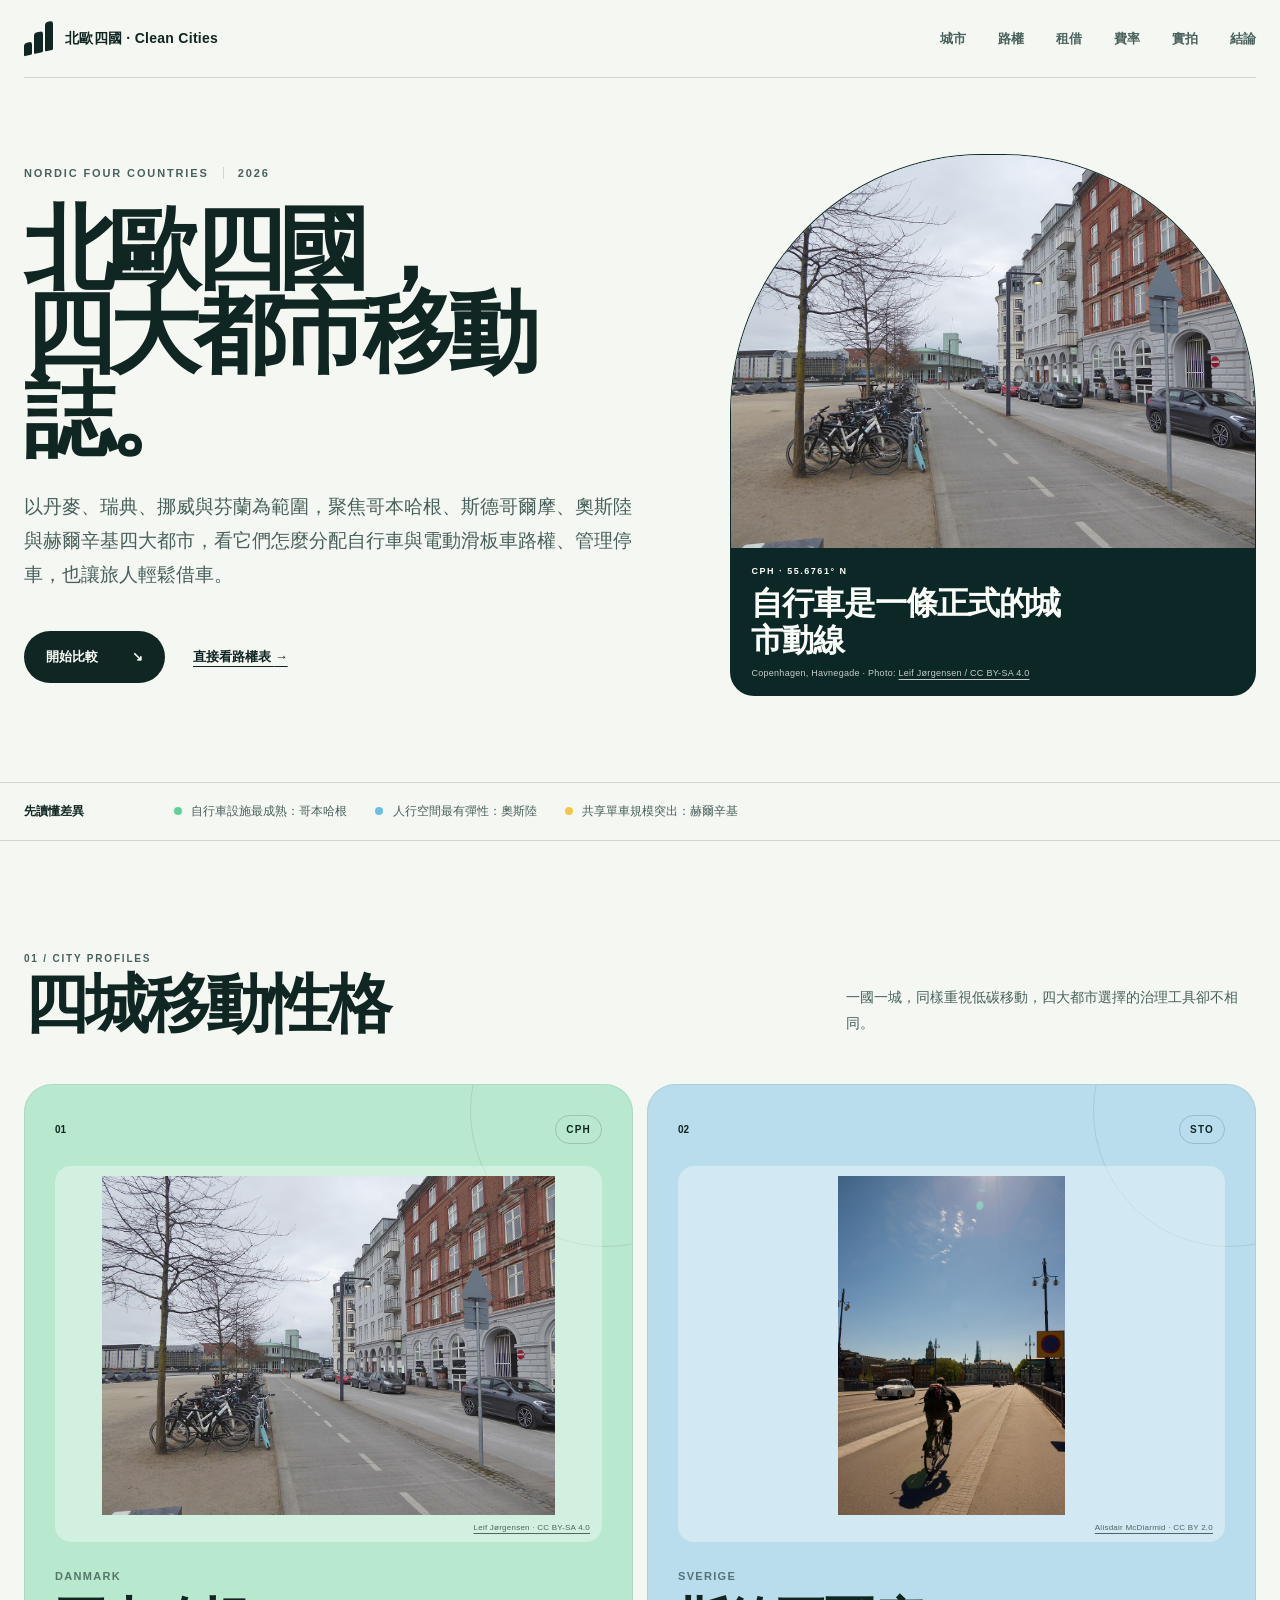
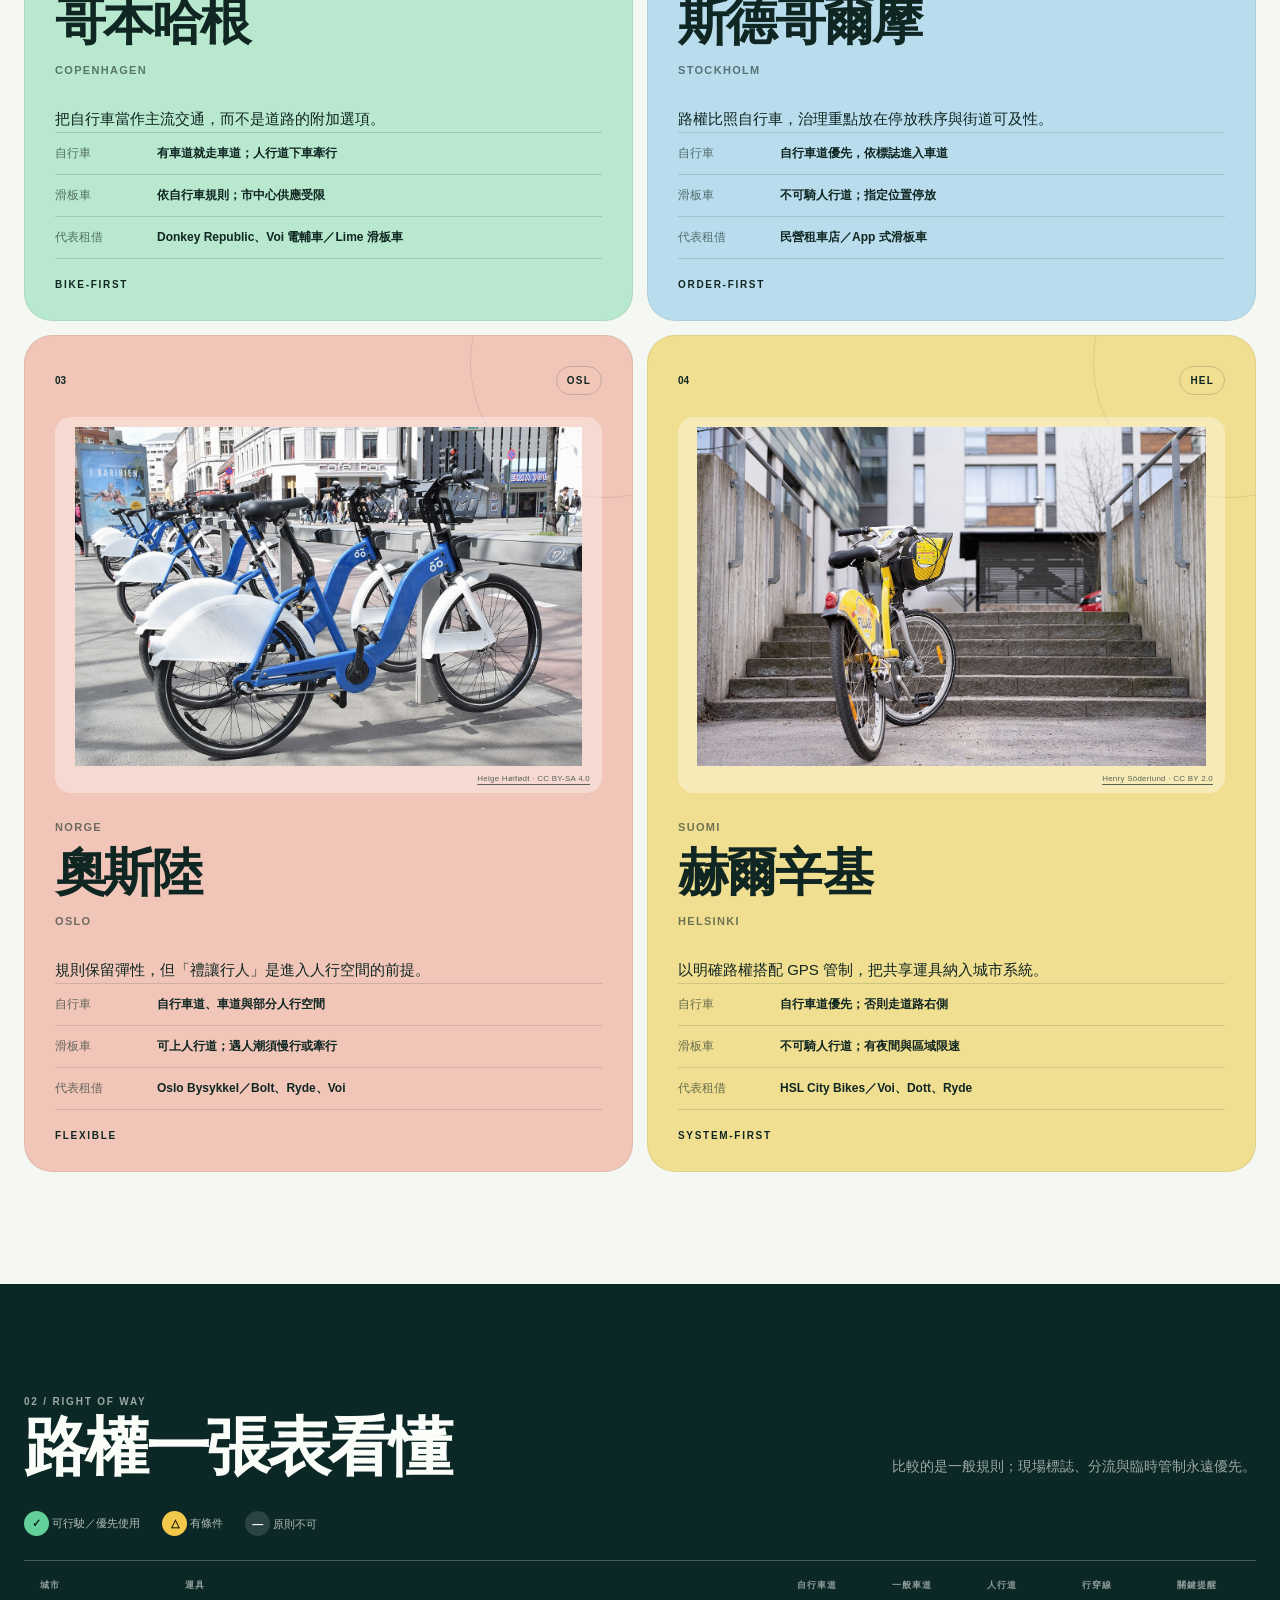
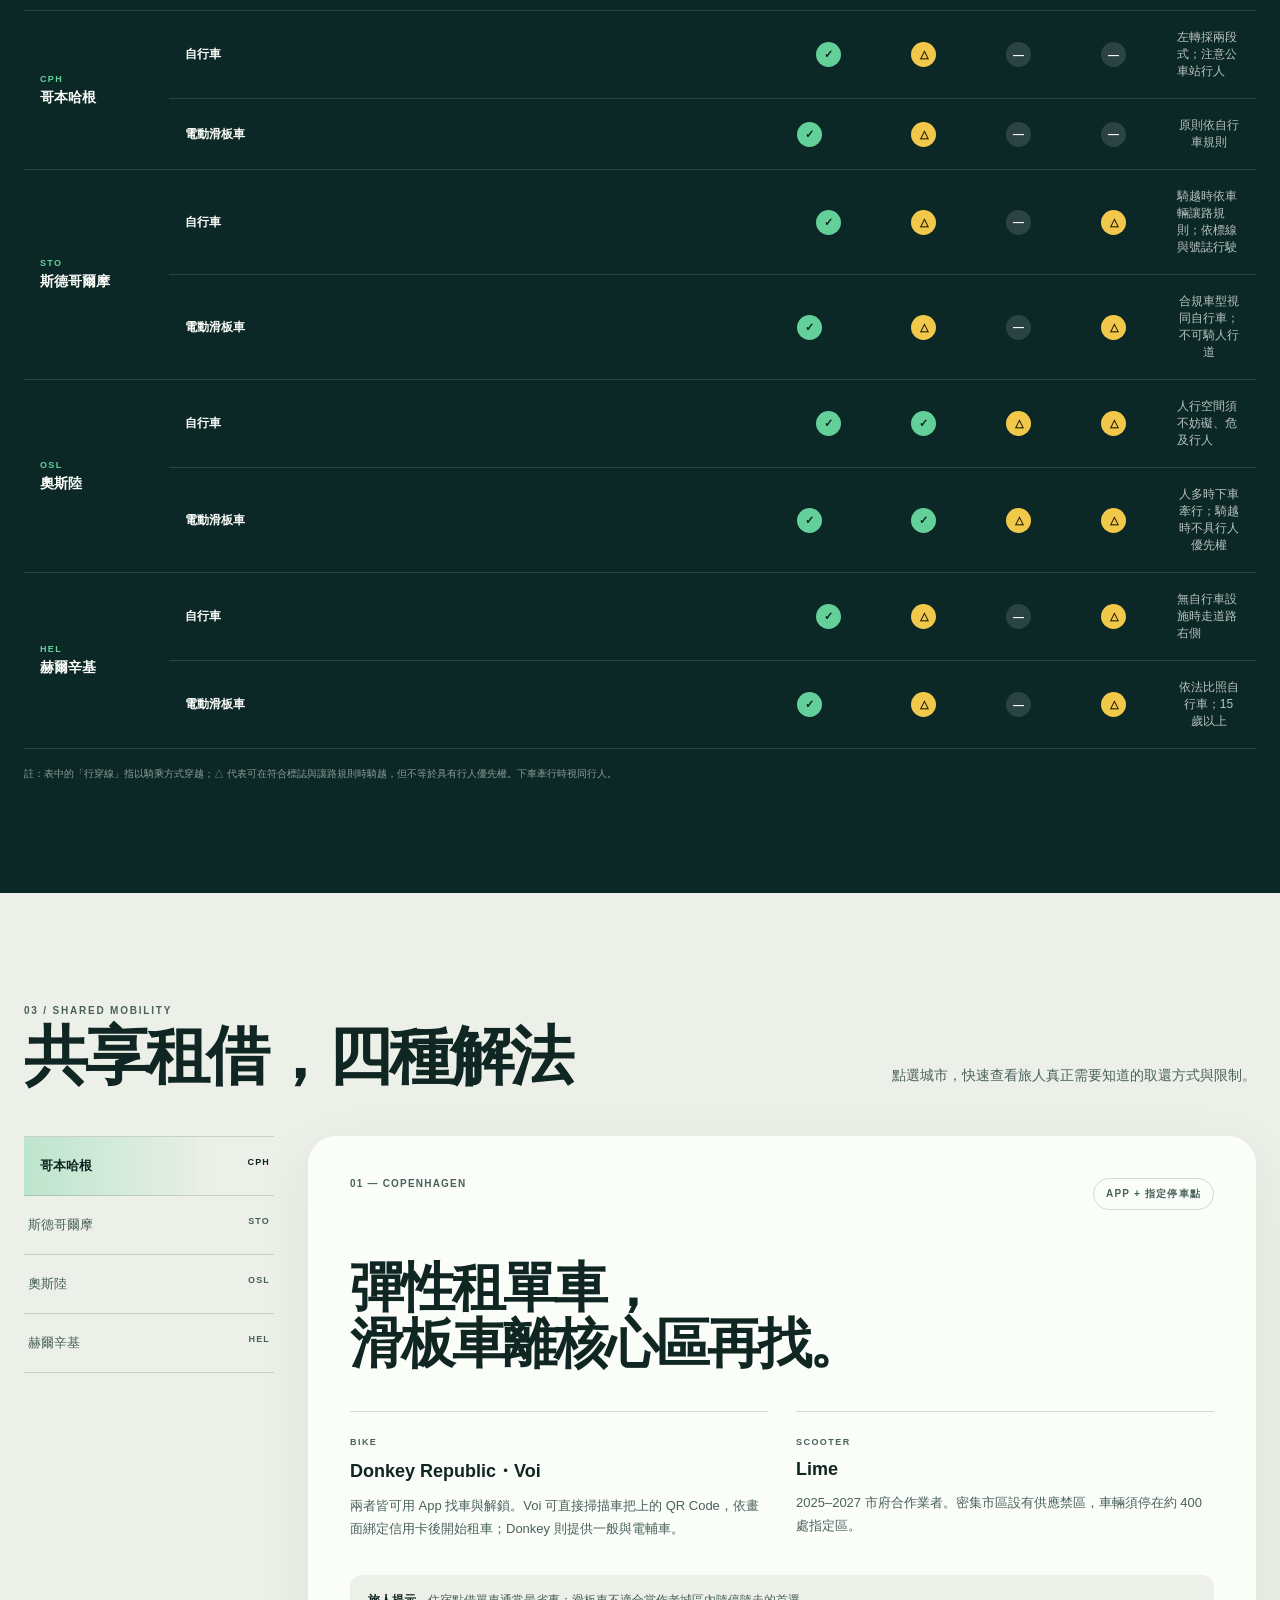
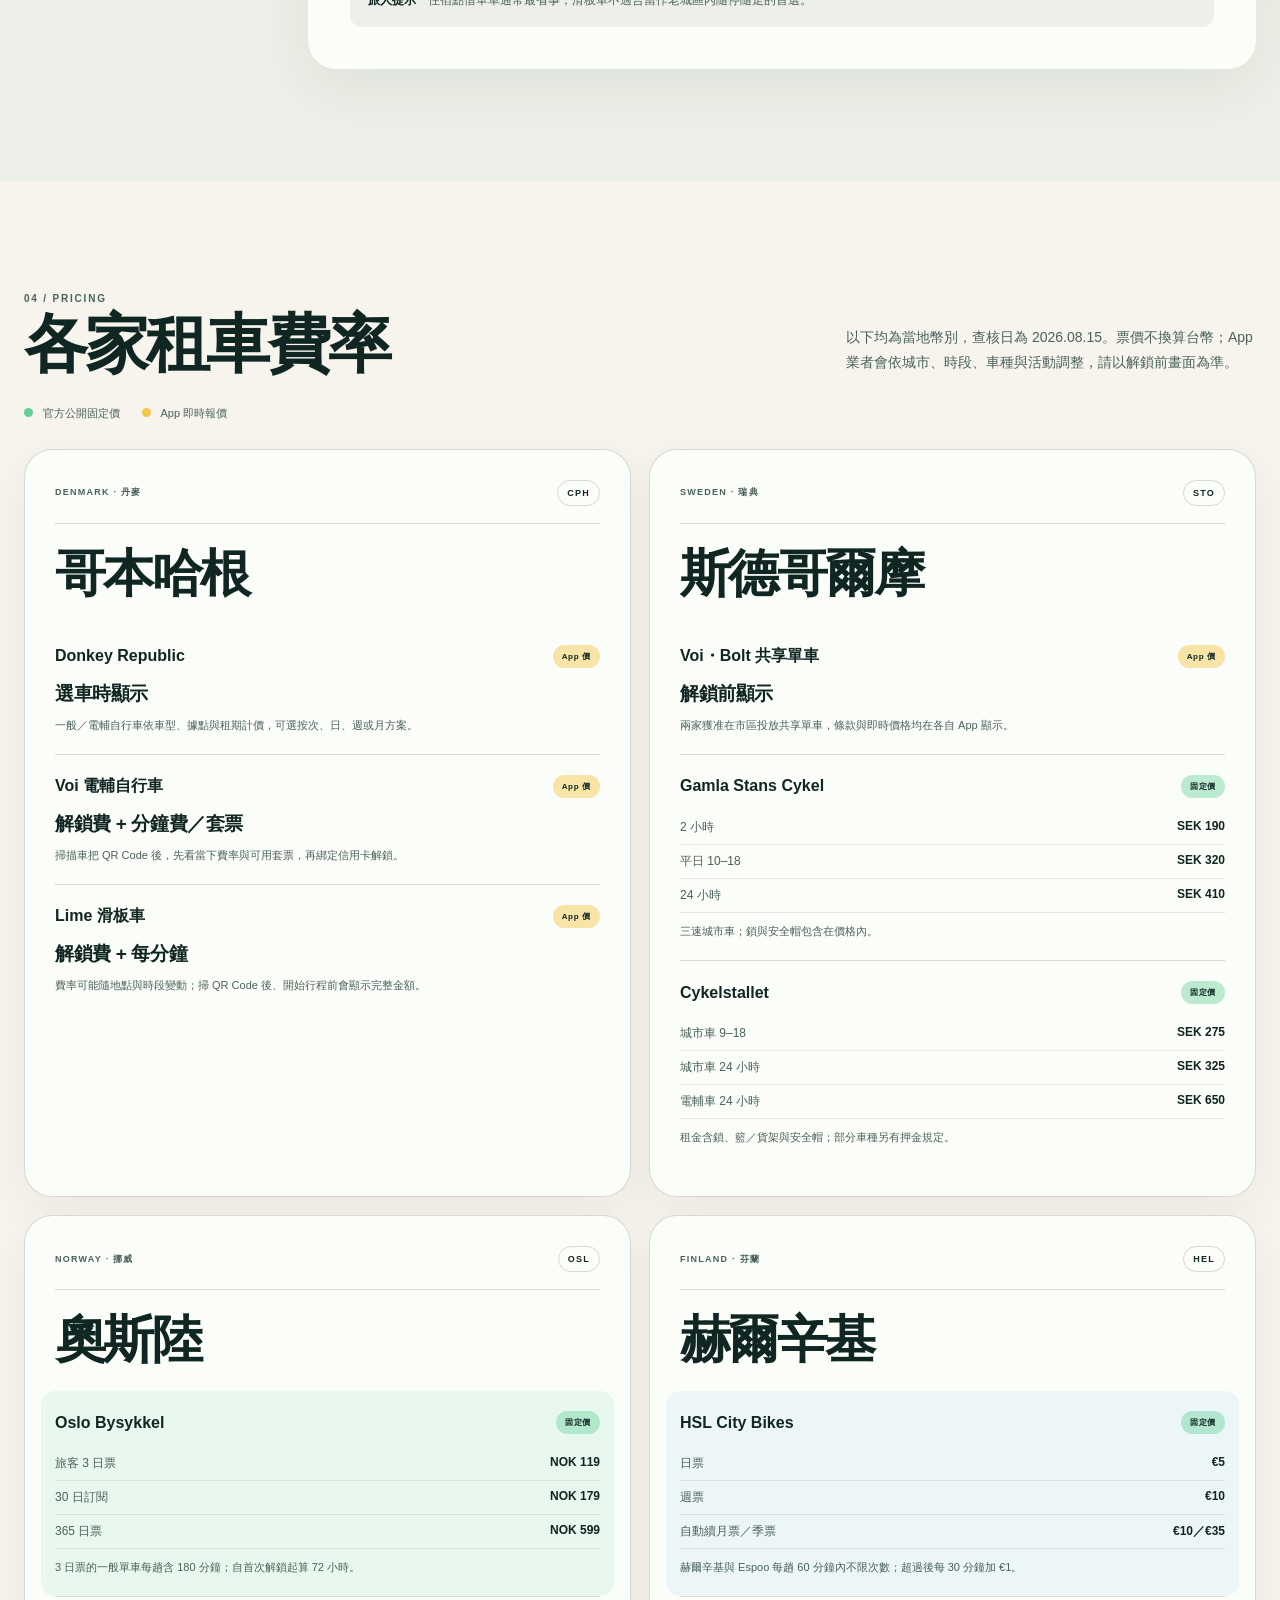
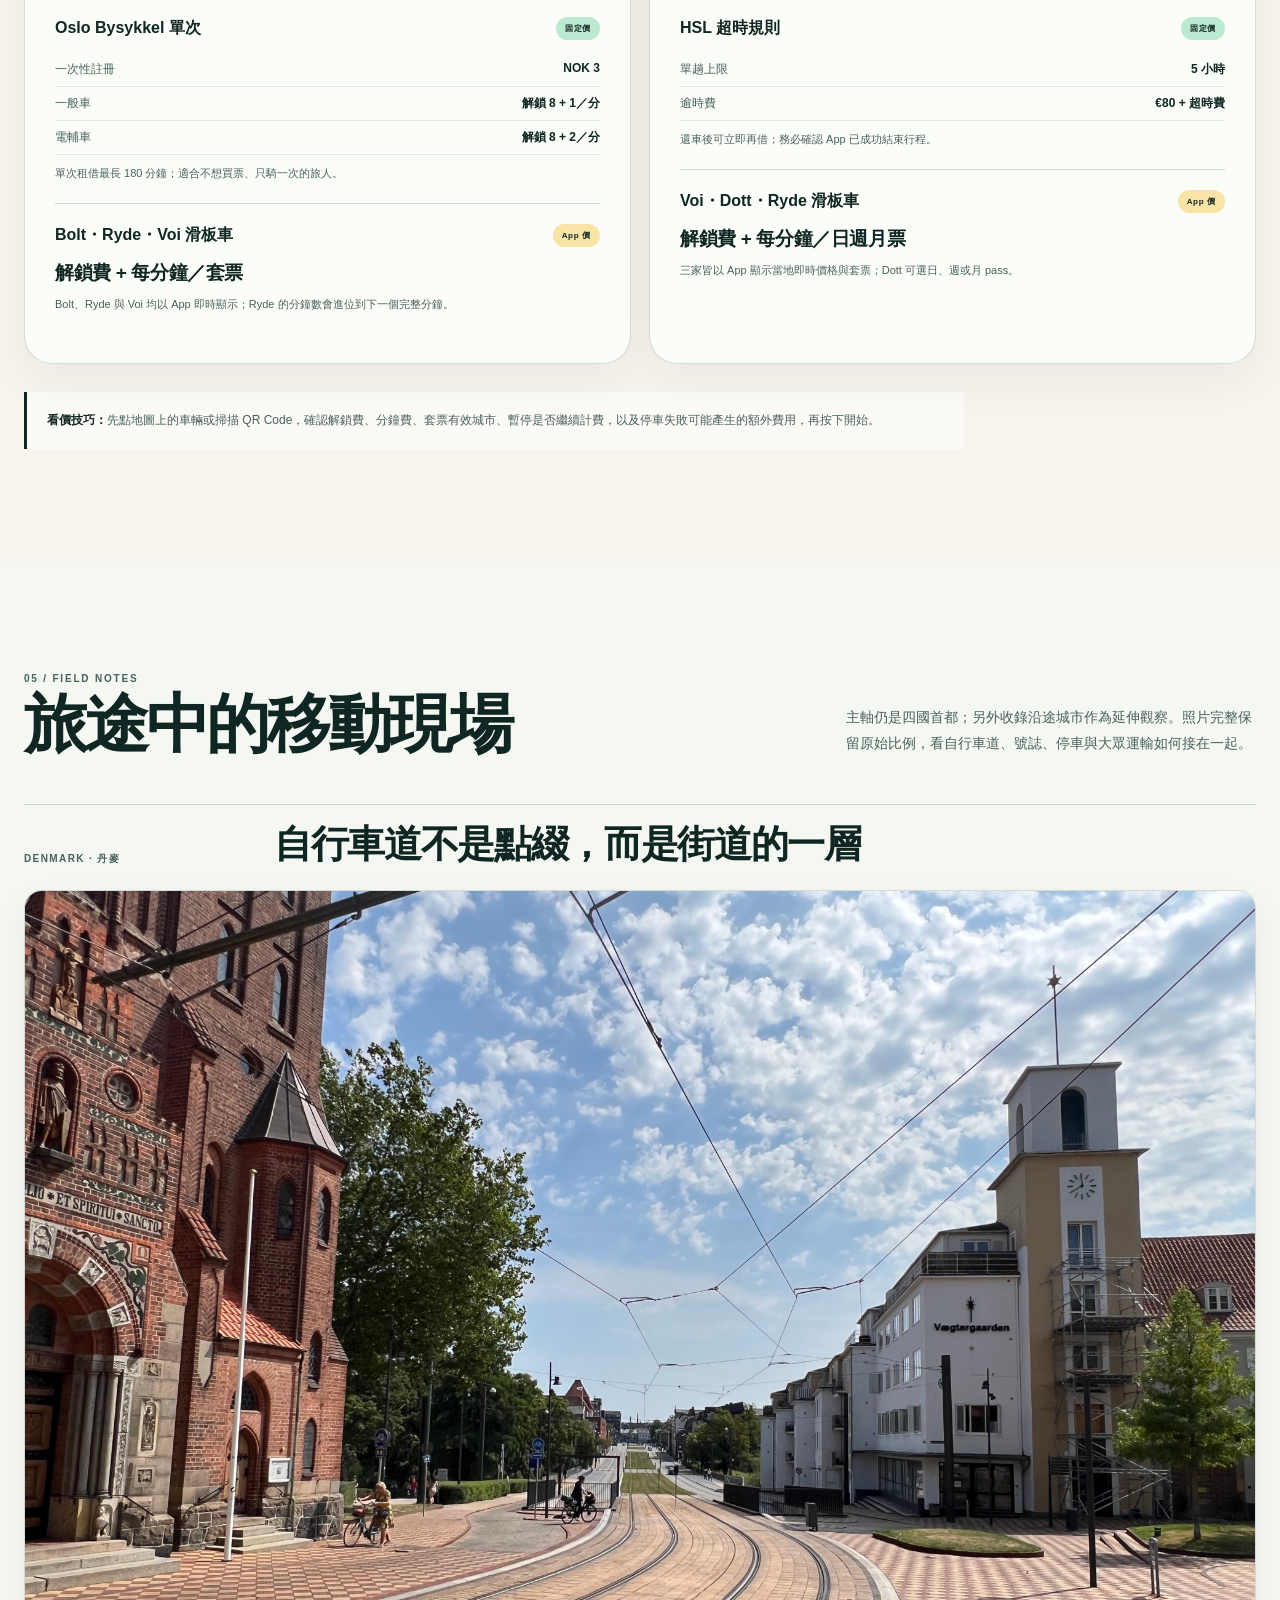
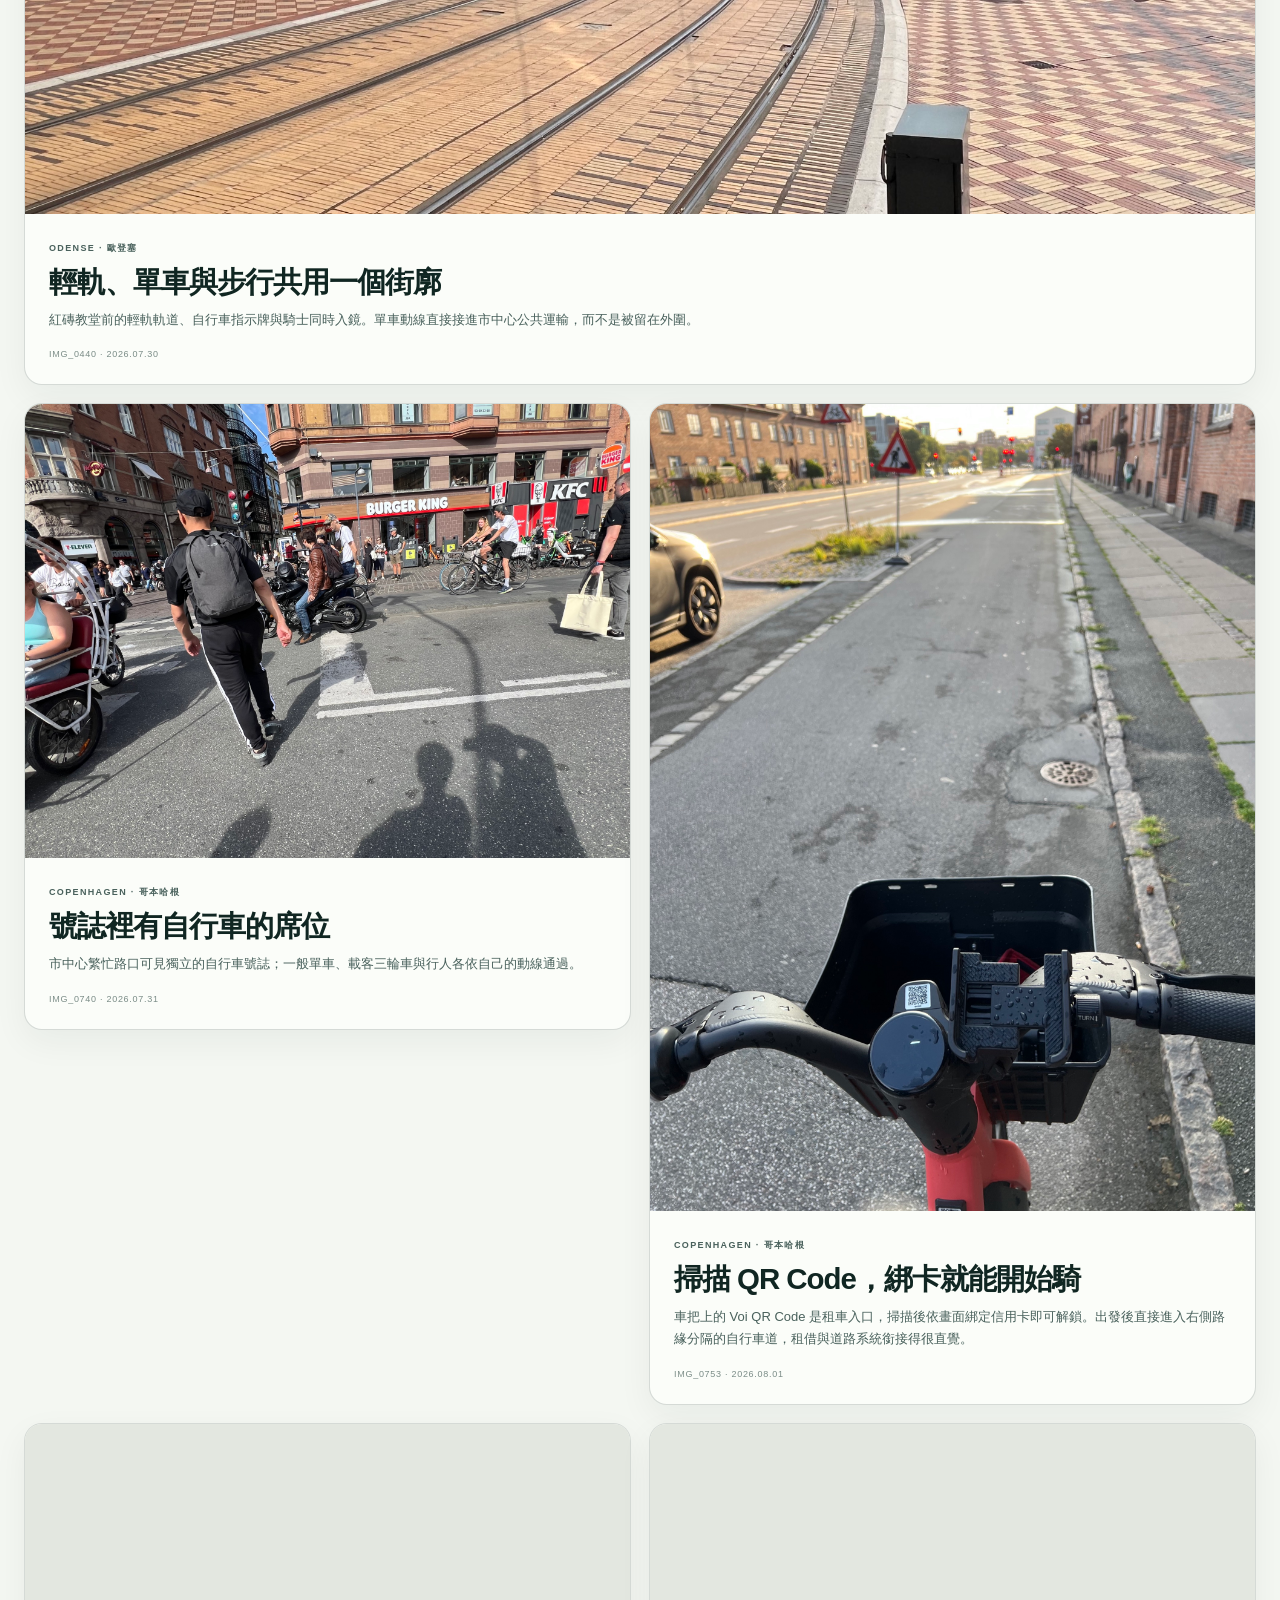
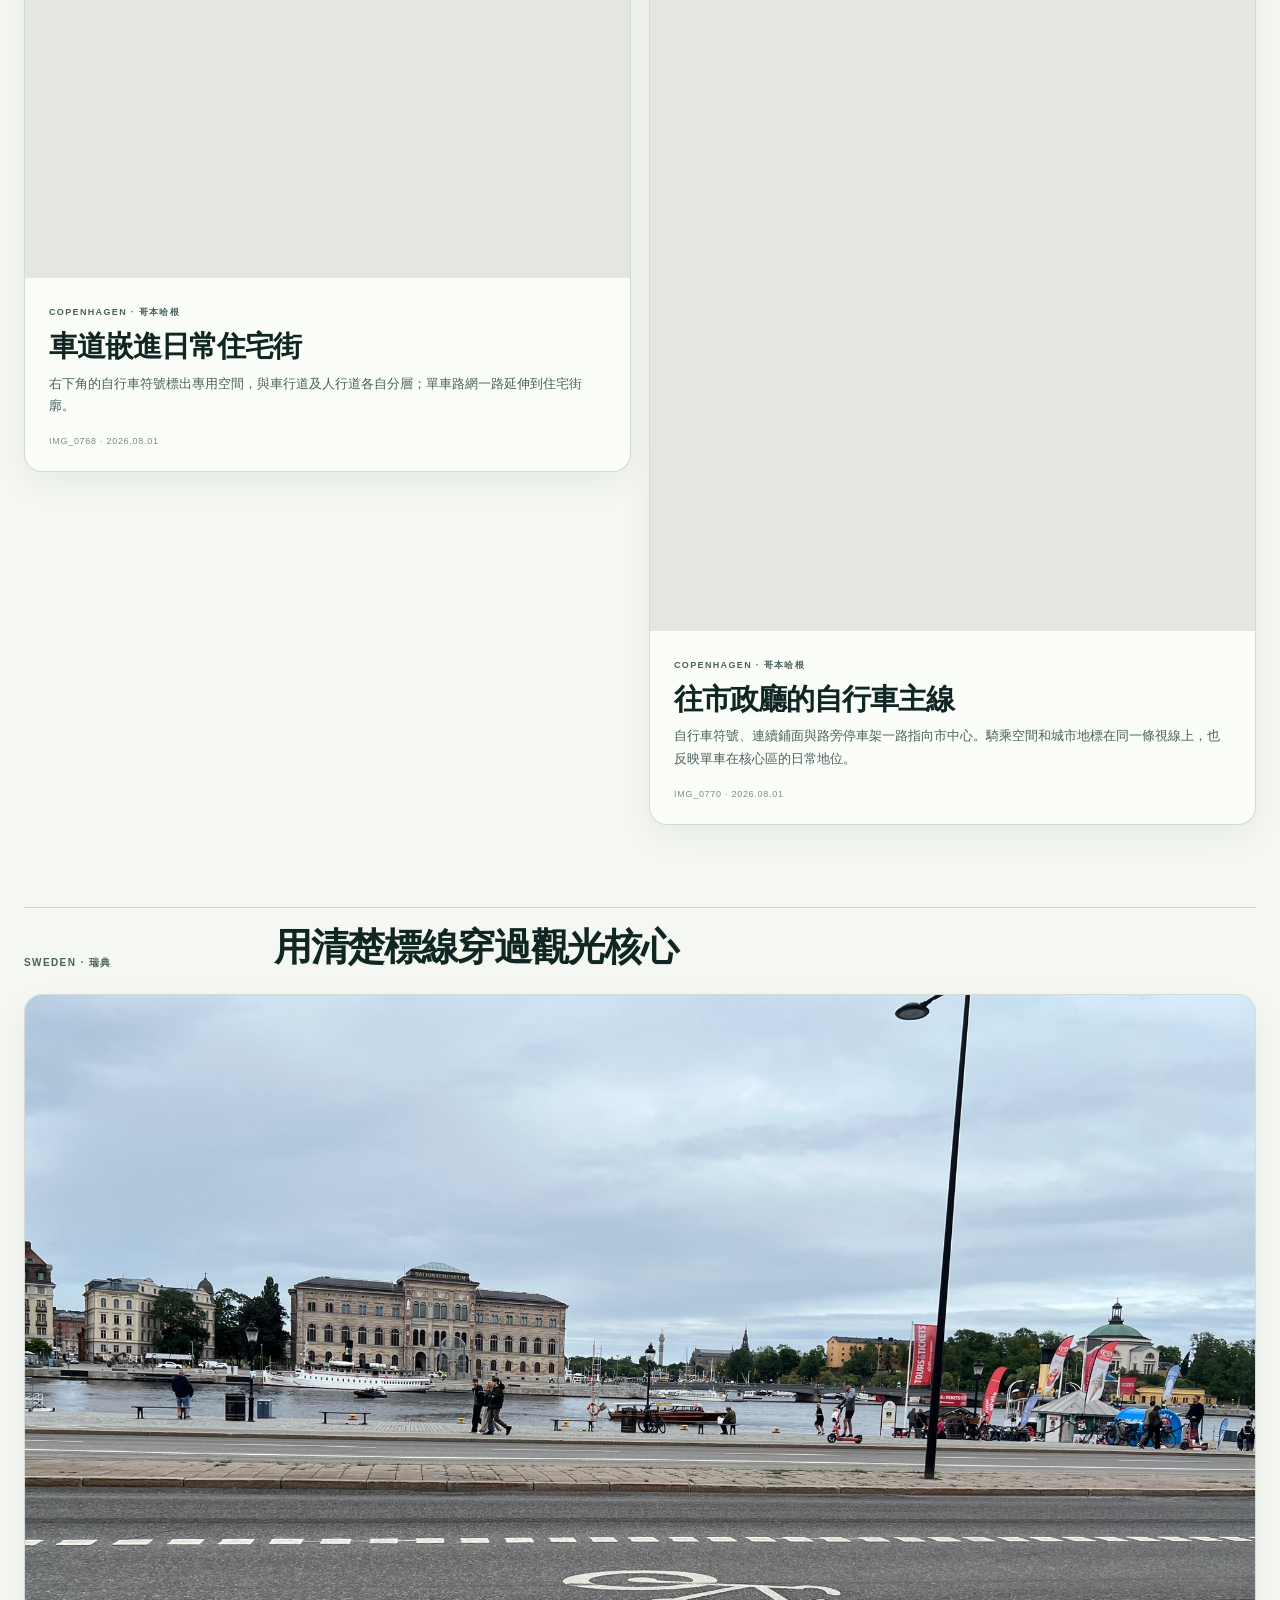
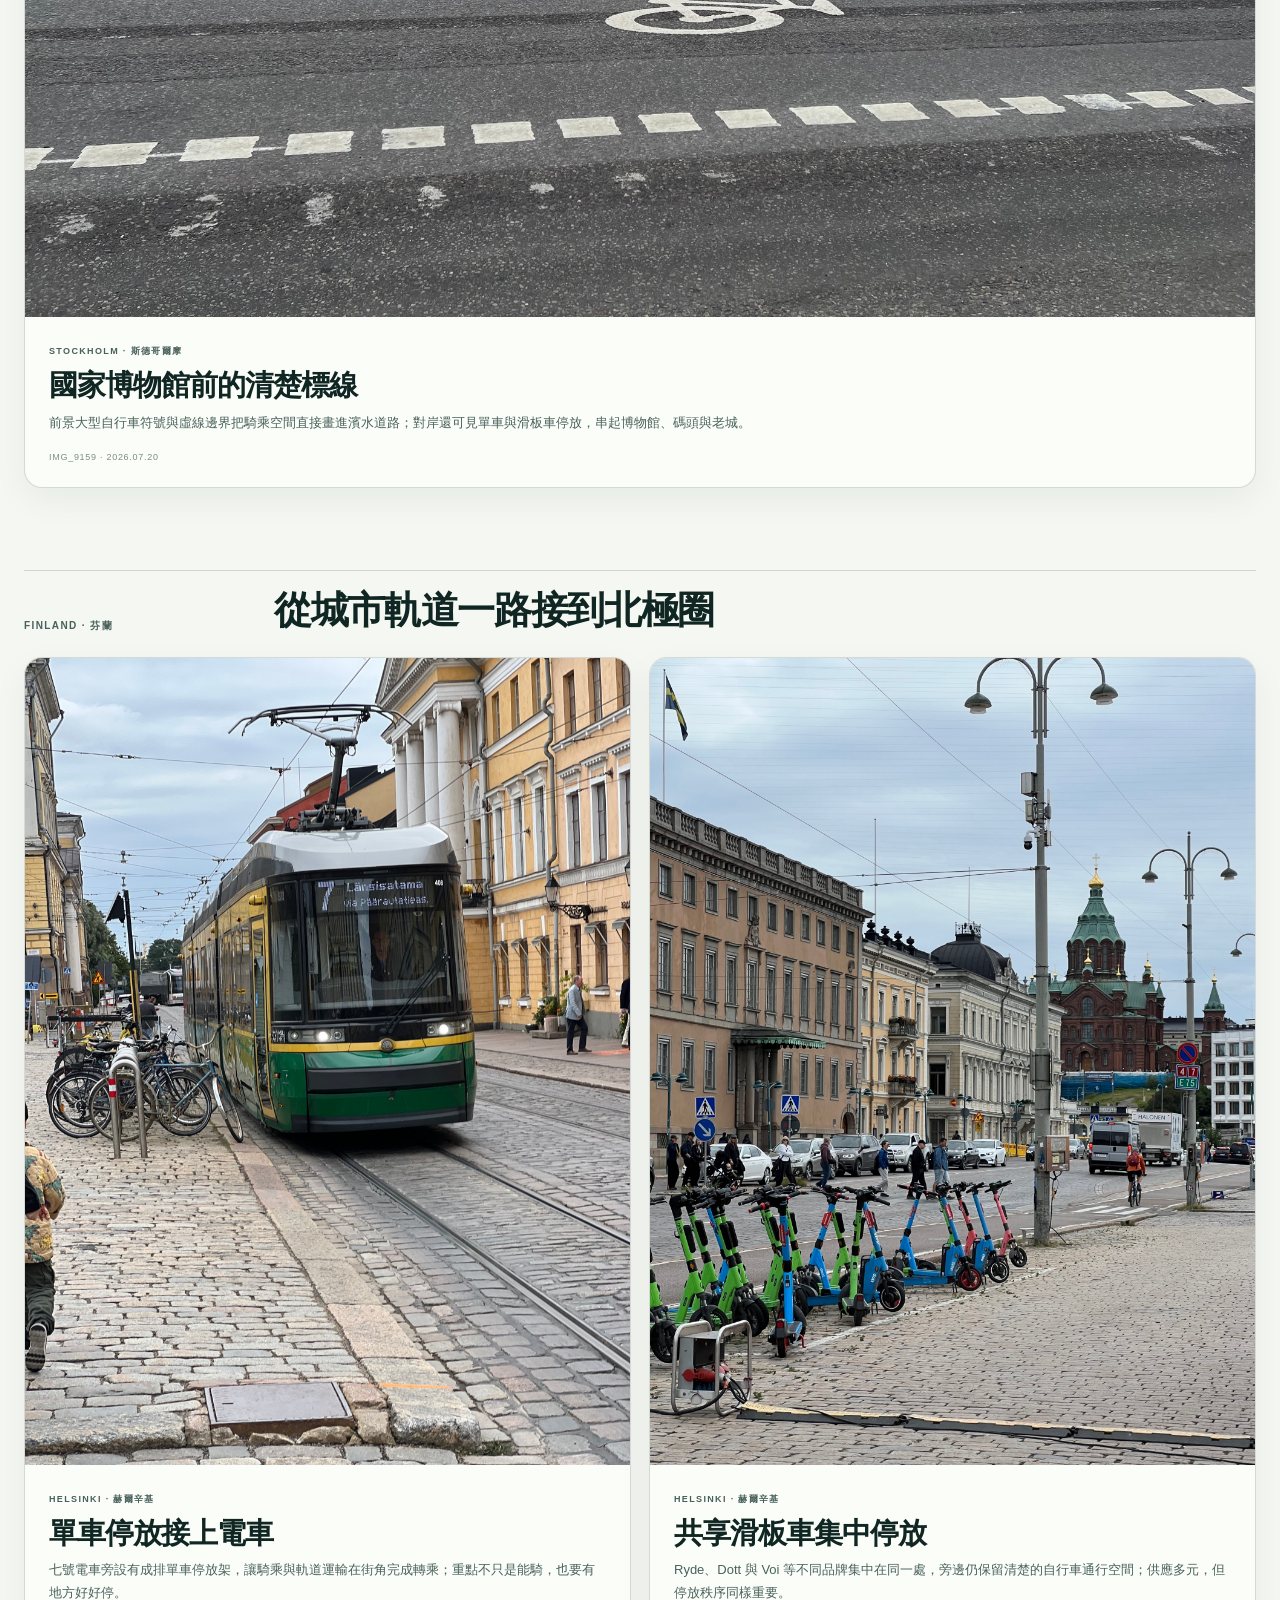
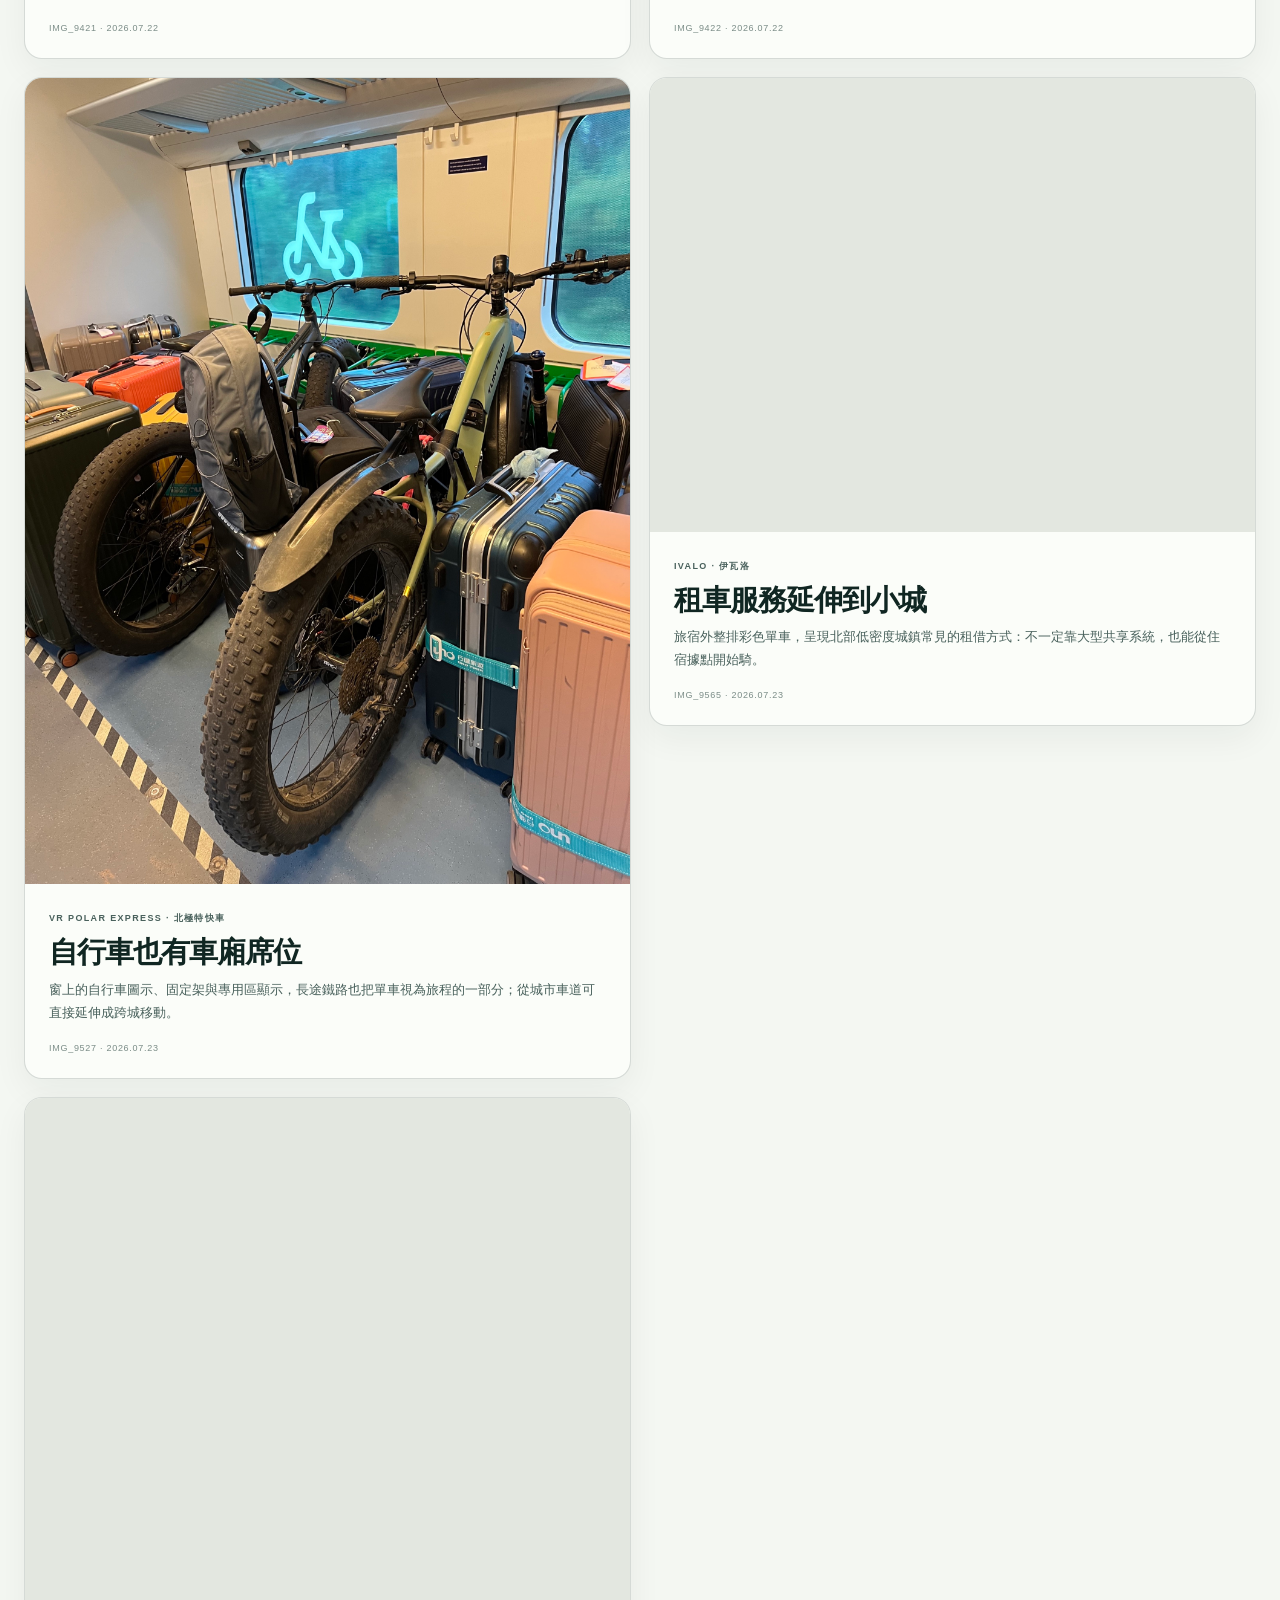
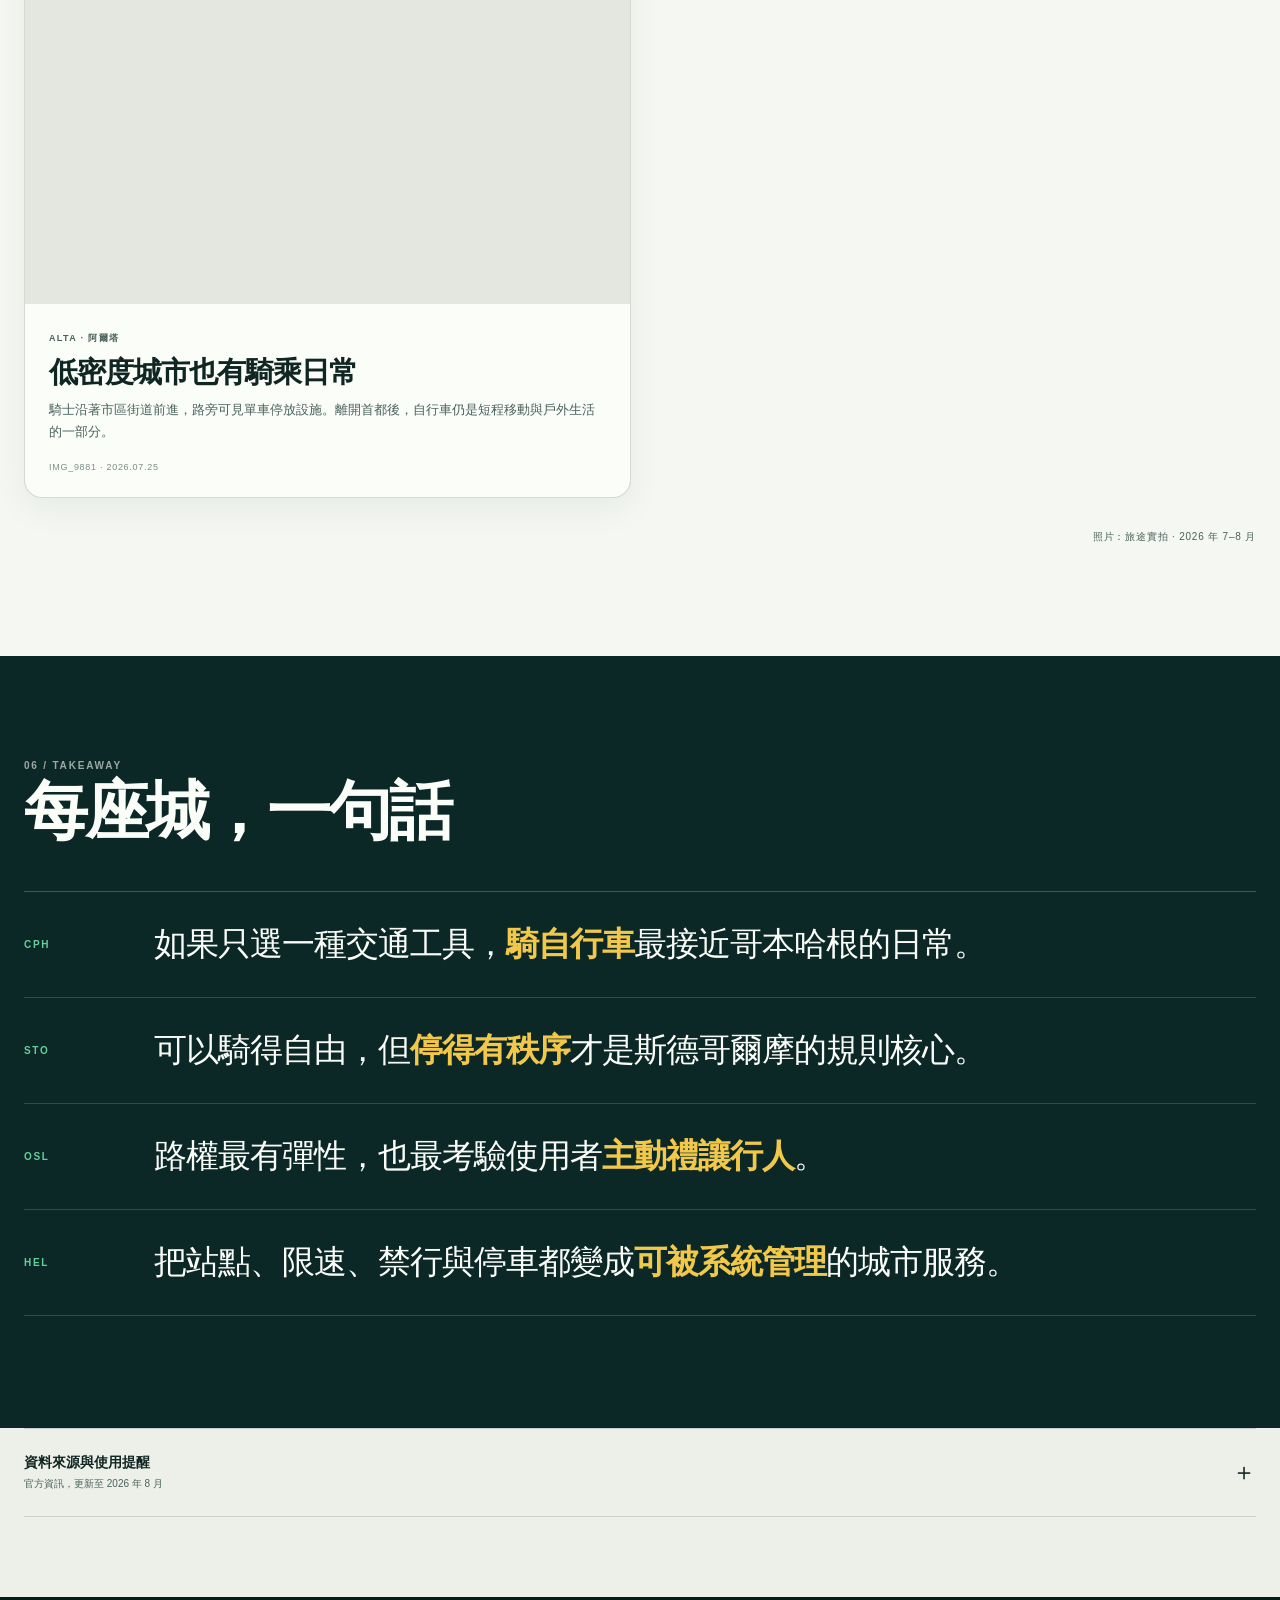
==== mobility/index.html @ 08289e5e "feat: add mobility rental pricing guide" ====
<!doctype html>
<html lang="zh-Hant">
  <head>
    <meta charset="UTF-8" />
    <meta name="viewport" content="width=device-width, initial-scale=1.0" />
    <meta name="theme-color" content="#f4f7f2" />
    <meta
      name="description"
      content="北歐四國交通觀察，聚焦哥本哈根、斯德哥爾摩、奧斯陸與赫爾辛基的自行車、電動滑板車路權與共享租借系統。"
    />
    <title>北歐四國｜四大都市微移動比較</title>
    <link rel="stylesheet" href="styles.css" />
    <script src="script.js" defer></script>
  </head>
  <body>
    <a class="skip-link" href="#main">跳至主要內容</a>

    <header class="site-header" id="top">
      <a class="brand" href="#top" aria-label="Nordic Clean Cities 首頁">
        <span class="brand-mark" aria-hidden="true"><i></i><i></i><i></i></span>
        <span>北歐四國 · Clean Cities</span>
      </a>
      <button class="menu-button" type="button" aria-expanded="false" aria-controls="site-nav">
        <span>選單</span><i></i><i></i>
      </button>
      <nav class="site-nav" id="site-nav" aria-label="頁面導覽">
        <a href="#cities">城市</a>
        <a href="#rights">路權</a>
        <a href="#rental">租借</a>
        <a href="#pricing">費率</a>
        <a href="#field-notes">實拍</a>
        <a href="#takeaway">結論</a>
      </nav>
    </header>

    <main id="main">
      <section class="hero" aria-labelledby="hero-title">
        <div class="hero-copy">
          <p class="eyebrow"><span>Nordic Four Countries</span><span>2026</span></p>
          <h1 id="hero-title">北歐四國，<br />四大都市移動誌。</h1>
          <p class="hero-intro">
            以丹麥、瑞典、挪威與芬蘭為範圍，聚焦哥本哈根、斯德哥爾摩、奧斯陸與赫爾辛基四大都市，看它們怎麼分配自行車與電動滑板車路權、管理停車，也讓旅人輕鬆借車。
          </p>
          <div class="hero-actions">
            <a class="button button-primary" href="#cities">開始比較 <span aria-hidden="true">↘</span></a>
            <a class="text-link" href="#rights">直接看路權表 <span aria-hidden="true">→</span></a>
          </div>
        </div>

        <figure class="hero-visual">
          <img
            class="hero-photo"
            src="images/copenhagen-havnegade.jpg"
            alt="哥本哈根 Havnegade 的雙向自行車道與騎士"
            width="1280"
            height="960"
            fetchpriority="high"
          />
          <div class="hero-photo-label" aria-hidden="true">
            <span>CPH · 55.6761° N</span>
            <strong>自行車是一條正式的城市動線</strong>
          </div>
          <figcaption>
            Copenhagen, Havnegade · Photo:
            <a href="https://commons.wikimedia.org/wiki/File:Havneringen_on_Havnegade.jpg" target="_blank" rel="noreferrer">Leif Jørgensen / CC BY-SA 4.0</a>
          </figcaption>
        </figure>
      </section>

      <section class="quick-read" aria-label="快速判讀">
        <p>先讀懂差異</p>
        <div>
          <span><i class="dot dot-green"></i> 自行車設施最成熟：哥本哈根</span>
          <span><i class="dot dot-blue"></i> 人行空間最有彈性：奧斯陸</span>
          <span><i class="dot dot-yellow"></i> 共享單車規模突出：赫爾辛基</span>
        </div>
      </section>

      <section class="section cities-section" id="cities" aria-labelledby="cities-title">
        <div class="section-heading">
          <div>
            <p class="kicker">01 / City Profiles</p>
            <h2 id="cities-title">四城移動性格</h2>
          </div>
          <p>一國一城，同樣重視低碳移動，四大都市選擇的治理工具卻不相同。</p>
        </div>

        <div class="city-grid">
          <article class="city-card city-cph reveal">
            <header>
              <span class="city-index">01</span>
              <span class="city-code">CPH</span>
            </header>
            <figure class="city-photo">
              <img src="images/copenhagen-havnegade.jpg" alt="哥本哈根 Havnegade 雙向自行車道" width="1280" height="960" loading="lazy" decoding="async" />
              <figcaption><a href="https://commons.wikimedia.org/wiki/File:Havneringen_on_Havnegade.jpg" target="_blank" rel="noreferrer">Leif Jørgensen · CC BY-SA 4.0</a></figcaption>
            </figure>
            <div class="city-title">
              <p>Danmark</p>
              <h3>哥本哈根</h3>
              <span>Copenhagen</span>
            </div>
            <p class="city-thesis">把自行車當作主流交通，而不是道路的附加選項。</p>
            <ul class="fact-list">
              <li><span>自行車</span><strong>有車道就走車道；人行道下車牽行</strong></li>
              <li><span>滑板車</span><strong>依自行車規則；市中心供應受限</strong></li>
              <li><span>代表租借</span><strong>Donkey Republic、Voi 電輔車／Lime 滑板車</strong></li>
            </ul>
            <p class="card-tag">Bike-first</p>
          </article>

          <article class="city-card city-sto reveal">
            <header>
              <span class="city-index">02</span>
              <span class="city-code">STO</span>
            </header>
            <figure class="city-photo">
              <img src="images/stockholm-vasabron.jpg" alt="斯德哥爾摩 Vasabron 上的自行車騎士" width="1280" height="1920" loading="lazy" decoding="async" />
              <figcaption><a href="https://commons.wikimedia.org/wiki/File:Cyclist_in_Stockholm.jpg" target="_blank" rel="noreferrer">Alisdair McDiarmid · CC BY 2.0</a></figcaption>
            </figure>
            <div class="city-title">
              <p>Sverige</p>
              <h3>斯德哥爾摩</h3>
              <span>Stockholm</span>
            </div>
            <p class="city-thesis">路權比照自行車，治理重點放在停放秩序與街道可及性。</p>
            <ul class="fact-list">
              <li><span>自行車</span><strong>自行車道優先，依標誌進入車道</strong></li>
              <li><span>滑板車</span><strong>不可騎人行道；指定位置停放</strong></li>
              <li><span>代表租借</span><strong>民營租車店／App 式滑板車</strong></li>
            </ul>
            <p class="card-tag">Order-first</p>
          </article>

          <article class="city-card city-osl reveal">
            <header>
              <span class="city-index">03</span>
              <span class="city-code">OSL</span>
            </header>
            <figure class="city-photo">
              <img src="images/oslo-bysykkel.jpg" alt="奧斯陸 Oslo Bysykkel 共享單車站" width="1280" height="856" loading="lazy" decoding="async" />
              <figcaption><a href="https://commons.wikimedia.org/wiki/File:Oslo_bysykkel_2016.jpg" target="_blank" rel="noreferrer">Helge Høifødt · CC BY-SA 4.0</a></figcaption>
            </figure>
            <div class="city-title">
              <p>Norge</p>
              <h3>奧斯陸</h3>
              <span>Oslo</span>
            </div>
            <p class="city-thesis">規則保留彈性，但「禮讓行人」是進入人行空間的前提。</p>
            <ul class="fact-list">
              <li><span>自行車</span><strong>自行車道、車道與部分人行空間</strong></li>
              <li><span>滑板車</span><strong>可上人行道；遇人潮須慢行或牽行</strong></li>
              <li><span>代表租借</span><strong>Oslo Bysykkel／Bolt、Ryde、Voi</strong></li>
            </ul>
            <p class="card-tag">Flexible</p>
          </article>

          <article class="city-card city-hel reveal">
            <header>
              <span class="city-index">04</span>
              <span class="city-code">HEL</span>
            </header>
            <figure class="city-photo">
              <img src="images/helsinki-city-bike.jpg" alt="赫爾辛基黃色城市單車" width="1280" height="853" loading="lazy" decoding="async" />
              <figcaption><a href="https://commons.wikimedia.org/wiki/File:Yellow_city_bike_in_Helsinki,_Finland,_2021_May.jpg" target="_blank" rel="noreferrer">Henry Söderlund · CC BY 2.0</a></figcaption>
            </figure>
            <div class="city-title">
              <p>Suomi</p>
              <h3>赫爾辛基</h3>
              <span>Helsinki</span>
            </div>
            <p class="city-thesis">以明確路權搭配 GPS 管制，把共享運具納入城市系統。</p>
            <ul class="fact-list">
              <li><span>自行車</span><strong>自行車道優先；否則走道路右側</strong></li>
              <li><span>滑板車</span><strong>不可騎人行道；有夜間與區域限速</strong></li>
              <li><span>代表租借</span><strong>HSL City Bikes／Voi、Dott、Ryde</strong></li>
            </ul>
            <p class="card-tag">System-first</p>
          </article>
        </div>
      </section>

      <section class="section rights-section" id="rights" aria-labelledby="rights-title">
        <div class="section-heading light-heading">
          <div>
            <p class="kicker">02 / Right of Way</p>
            <h2 id="rights-title">路權一張表看懂</h2>
          </div>
          <p>比較的是一般規則；現場標誌、分流與臨時管制永遠優先。</p>
        </div>

        <div class="legend" aria-label="符號說明">
          <span><i class="status status-yes">✓</i> 可行駛／優先使用</span>
          <span><i class="status status-conditional">△</i> 有條件</span>
          <span><i class="status status-no">—</i> 原則不可</span>
        </div>

        <div class="table-wrap" tabindex="0" aria-label="路權比較表，可水平捲動">
          <table>
            <thead>
              <tr>
                <th scope="col">城市</th>
                <th scope="col">運具</th>
                <th scope="col">自行車道</th>
                <th scope="col">一般車道</th>
                <th scope="col">人行道</th>
                <th scope="col">行穿線</th>
                <th scope="col">關鍵提醒</th>
              </tr>
            </thead>
            <tbody>
              <tr>
                <th scope="row" rowspan="2"><span>CPH</span>哥本哈根</th>
                <td><b>自行車</b></td><td><i class="status status-yes">✓</i></td><td><i class="status status-conditional">△</i></td><td><i class="status status-no">—</i></td><td><i class="status status-no">—</i></td><td>左轉採兩段式；注意公車站行人</td>
              </tr>
              <tr>
                <td><b>電動滑板車</b></td><td><i class="status status-yes">✓</i></td><td><i class="status status-conditional">△</i></td><td><i class="status status-no">—</i></td><td><i class="status status-no">—</i></td><td>原則依自行車規則</td>
              </tr>
              <tr>
                <th scope="row" rowspan="2"><span>STO</span>斯德哥爾摩</th>
                <td><b>自行車</b></td><td><i class="status status-yes">✓</i></td><td><i class="status status-conditional">△</i></td><td><i class="status status-no">—</i></td><td><i class="status status-conditional">△</i></td><td>騎越時依車輛讓路規則；依標線與號誌行駛</td>
              </tr>
              <tr>
                <td><b>電動滑板車</b></td><td><i class="status status-yes">✓</i></td><td><i class="status status-conditional">△</i></td><td><i class="status status-no">—</i></td><td><i class="status status-conditional">△</i></td><td>合規車型視同自行車；不可騎人行道</td>
              </tr>
              <tr>
                <th scope="row" rowspan="2"><span>OSL</span>奧斯陸</th>
                <td><b>自行車</b></td><td><i class="status status-yes">✓</i></td><td><i class="status status-yes">✓</i></td><td><i class="status status-conditional">△</i></td><td><i class="status status-conditional">△</i></td><td>人行空間須不妨礙、危及行人</td>
              </tr>
              <tr>
                <td><b>電動滑板車</b></td><td><i class="status status-yes">✓</i></td><td><i class="status status-yes">✓</i></td><td><i class="status status-conditional">△</i></td><td><i class="status status-conditional">△</i></td><td>人多時下車牽行；騎越時不具行人優先權</td>
              </tr>
              <tr>
                <th scope="row" rowspan="2"><span>HEL</span>赫爾辛基</th>
                <td><b>自行車</b></td><td><i class="status status-yes">✓</i></td><td><i class="status status-conditional">△</i></td><td><i class="status status-no">—</i></td><td><i class="status status-conditional">△</i></td><td>無自行車設施時走道路右側</td>
              </tr>
              <tr>
                <td><b>電動滑板車</b></td><td><i class="status status-yes">✓</i></td><td><i class="status status-conditional">△</i></td><td><i class="status status-no">—</i></td><td><i class="status status-conditional">△</i></td><td>依法比照自行車；15 歲以上</td>
              </tr>
            </tbody>
          </table>
        </div>
        <p class="table-footnote">註：表中的「行穿線」指以騎乘方式穿越；△ 代表可在符合標誌與讓路規則時騎越，但不等於具有行人優先權。下車牽行時視同行人。</p>
      </section>

      <section class="section rental-section" id="rental" aria-labelledby="rental-title">
        <div class="section-heading">
          <div>
            <p class="kicker">03 / Shared Mobility</p>
            <h2 id="rental-title">共享租借，四種解法</h2>
          </div>
          <p>點選城市，快速查看旅人真正需要知道的取還方式與限制。</p>
        </div>

        <div class="rental-layout">
          <div class="city-tabs" role="tablist" aria-label="選擇城市">
            <button role="tab" aria-selected="true" aria-controls="panel-cph" id="tab-cph" data-city="cph">哥本哈根 <span>CPH</span></button>
            <button role="tab" aria-selected="false" aria-controls="panel-sto" id="tab-sto" data-city="sto" tabindex="-1">斯德哥爾摩 <span>STO</span></button>
            <button role="tab" aria-selected="false" aria-controls="panel-osl" id="tab-osl" data-city="osl" tabindex="-1">奧斯陸 <span>OSL</span></button>
            <button role="tab" aria-selected="false" aria-controls="panel-hel" id="tab-hel" data-city="hel" tabindex="-1">赫爾辛基 <span>HEL</span></button>
          </div>

          <div class="rental-panels">
            <article class="rental-panel" id="panel-cph" role="tabpanel" aria-labelledby="tab-cph">
              <div class="panel-top"><p>01 — Copenhagen</p><span>App + 指定停車點</span></div>
              <h3>彈性租單車，<br />滑板車離核心區再找。</h3>
              <div class="rental-columns">
                <div><p class="mode-label">Bike</p><h4>Donkey Republic・Voi</h4><p>兩者皆可用 App 找車與解鎖。Voi 可直接掃描車把上的 QR Code，依畫面綁定信用卡後開始租車；Donkey 則提供一般與電輔車。</p></div>
                <div><p class="mode-label">Scooter</p><h4>Lime</h4><p>2025–2027 市府合作業者。密集市區設有供應禁區，車輛須停在約 400 處指定區。</p></div>
              </div>
              <p class="traveler-tip"><span>旅人提示</span>住宿點借單車通常最省事；滑板車不適合當作老城區內隨停隨走的首選。</p>
            </article>

            <article class="rental-panel" id="panel-sto" role="tabpanel" aria-labelledby="tab-sto" hidden>
              <div class="panel-top"><p>02 — Stockholm</p><span>App 租車 + 指定停放</span></div>
              <h3>共享車靠 App，<br />傳統車靠租車店。</h3>
              <div class="rental-columns">
                <div><p class="mode-label">Bike</p><h4>Voi・Bolt + 租車店</h4><p>Voi 與 Bolt 各獲准投放 1,500 輛共享單車；也可向 Gamla Stans Cykel、Cykelstallet 等店家按時或按日租借。</p></div>
                <div><p class="mode-label">Scooter</p><h4>多家 App 業者</h4><p>全市總量上限 12,000 輛，約有 700 個停車格；老城與多處廣場、碼頭另有禁停區。</p></div>
              </div>
              <p class="traveler-tip"><span>旅人提示</span>結束滑板車行程前，先在 App 找到允許停放的位置，避免在老城才發現無法還車。</p>
            </article>

            <article class="rental-panel" id="panel-osl" role="tabpanel" aria-labelledby="tab-osl" hidden>
              <div class="panel-top"><p>03 — Oslo</p><span>成熟站點 + 多平台整合</span></div>
              <h3>共享單車最直覺，<br />滑板車也能從交通 App 找。</h3>
              <div class="rental-columns">
                <div><p class="mode-label">Bike</p><h4>Oslo Bysykkel</h4><p>約 3,000 輛一般與電輔車、約 260 站；App 解鎖、站點歸還，冬季也保留較少量車輛。</p></div>
                <div><p class="mode-label">Scooter</p><h4>Bolt・Ryde・Voi</h4><p>可用業者 App 或 Ruter 交通 App 尋車。市府以數量、營運區域與停車秩序管理。</p></div>
              </div>
              <p class="traveler-tip"><span>旅人提示</span>還共享單車前先查目的地空位；滑板車雖可進人行空間，遇人潮仍應下車。</p>
            </article>

            <article class="rental-panel" id="panel-hel" role="tabpanel" aria-labelledby="tab-hel" hidden>
              <div class="panel-top"><p>04 — Helsinki</p><span>大規模站點 + GPS 管制</span></div>
              <h3>單車接入大眾運輸，<br />滑板車由系統主動限速。</h3>
              <div class="rental-columns">
                <div><p class="mode-label">Bike</p><h4>HSL City Bikes</h4><p>赫爾辛基與 Espoo 合計近 4,600 輛、460 站；2026 車季為 4 月至 10 月，可買日、週或季票。</p></div>
                <div><p class="mode-label">Scooter</p><h4>Voi・Dott・Ryde</h4><p>2026 採城市許可制；日間 20 km/h、繁忙行人區 10 km/h，週末深夜停止服務。</p></div>
              </div>
              <p class="traveler-tip"><span>旅人提示</span>市中心與車站周邊須停在指定區；App 會以 GPS 套用限速、禁行與禁停規則。</p>
            </article>
          </div>
        </div>
      </section>

      <section class="section pricing-section" id="pricing" aria-labelledby="pricing-title">
        <div class="section-heading">
          <div>
            <p class="kicker">04 / Pricing</p>
            <h2 id="pricing-title">各家租車費率</h2>
          </div>
          <p>以下均為當地幣別，查核日為 2026.08.15。票價不換算台幣；App 業者會依城市、時段、車種與活動調整，請以解鎖前畫面為準。</p>
        </div>

        <div class="price-legend" aria-label="費率類型說明">
          <span><i class="price-dot price-dot-fixed"></i> 官方公開固定價</span>
          <span><i class="price-dot price-dot-app"></i> App 即時報價</span>
        </div>

        <div class="pricing-grid">
          <article class="price-card price-cph reveal">
            <header><p>Denmark · 丹麥</p><span>CPH</span></header>
            <h3>哥本哈根</h3>
            <div class="price-system">
              <div class="price-system-title"><h4>Donkey Republic</h4><span class="price-tag price-tag-app">App 價</span></div>
              <p class="price-amount">選車時顯示</p>
              <p>一般／電輔自行車依車型、據點與租期計價，可選按次、日、週或月方案。</p>
            </div>
            <div class="price-system">
              <div class="price-system-title"><h4>Voi 電輔自行車</h4><span class="price-tag price-tag-app">App 價</span></div>
              <p class="price-amount">解鎖費 + 分鐘費／套票</p>
              <p>掃描車把 QR Code 後，先看當下費率與可用套票，再綁定信用卡解鎖。</p>
            </div>
            <div class="price-system">
              <div class="price-system-title"><h4>Lime 滑板車</h4><span class="price-tag price-tag-app">App 價</span></div>
              <p class="price-amount">解鎖費 + 每分鐘</p>
              <p>費率可能隨地點與時段變動；掃 QR Code 後、開始行程前會顯示完整金額。</p>
            </div>
          </article>

          <article class="price-card price-sto reveal">
            <header><p>Sweden · 瑞典</p><span>STO</span></header>
            <h3>斯德哥爾摩</h3>
            <div class="price-system">
              <div class="price-system-title"><h4>Voi・Bolt 共享單車</h4><span class="price-tag price-tag-app">App 價</span></div>
              <p class="price-amount">解鎖前顯示</p>
              <p>兩家獲准在市區投放共享單車，條款與即時價格均在各自 App 顯示。</p>
            </div>
            <div class="price-system">
              <div class="price-system-title"><h4>Gamla Stans Cykel</h4><span class="price-tag price-tag-fixed">固定價</span></div>
              <dl class="price-lines"><div><dt>2 小時</dt><dd>SEK 190</dd></div><div><dt>平日 10–18</dt><dd>SEK 320</dd></div><div><dt>24 小時</dt><dd>SEK 410</dd></div></dl>
              <p>三速城市車；鎖與安全帽包含在價格內。</p>
            </div>
            <div class="price-system">
              <div class="price-system-title"><h4>Cykelstallet</h4><span class="price-tag price-tag-fixed">固定價</span></div>
              <dl class="price-lines"><div><dt>城市車 9–18</dt><dd>SEK 275</dd></div><div><dt>城市車 24 小時</dt><dd>SEK 325</dd></div><div><dt>電輔車 24 小時</dt><dd>SEK 650</dd></div></dl>
              <p>租金含鎖、籃／貨架與安全帽；部分車種另有押金規定。</p>
            </div>
          </article>

          <article class="price-card price-osl reveal">
            <header><p>Norway · 挪威</p><span>OSL</span></header>
            <h3>奧斯陸</h3>
            <div class="price-system price-system-featured">
              <div class="price-system-title"><h4>Oslo Bysykkel</h4><span class="price-tag price-tag-fixed">固定價</span></div>
              <dl class="price-lines"><div><dt>旅客 3 日票</dt><dd>NOK 119</dd></div><div><dt>30 日訂閱</dt><dd>NOK 179</dd></div><div><dt>365 日票</dt><dd>NOK 599</dd></div></dl>
              <p>3 日票的一般單車每趟含 180 分鐘；自首次解鎖起算 72 小時。</p>
            </div>
            <div class="price-system">
              <div class="price-system-title"><h4>Oslo Bysykkel 單次</h4><span class="price-tag price-tag-fixed">固定價</span></div>
              <dl class="price-lines"><div><dt>一次性註冊</dt><dd>NOK 3</dd></div><div><dt>一般車</dt><dd>解鎖 8 + 1／分</dd></div><div><dt>電輔車</dt><dd>解鎖 8 + 2／分</dd></div></dl>
              <p>單次租借最長 180 分鐘；適合不想買票、只騎一次的旅人。</p>
            </div>
            <div class="price-system">
              <div class="price-system-title"><h4>Bolt・Ryde・Voi 滑板車</h4><span class="price-tag price-tag-app">App 價</span></div>
              <p class="price-amount">解鎖費 + 每分鐘／套票</p>
              <p>Bolt、Ryde 與 Voi 均以 App 即時顯示；Ryde 的分鐘數會進位到下一個完整分鐘。</p>
            </div>
          </article>

          <article class="price-card price-hel reveal">
            <header><p>Finland · 芬蘭</p><span>HEL</span></header>
            <h3>赫爾辛基</h3>
            <div class="price-system price-system-featured">
              <div class="price-system-title"><h4>HSL City Bikes</h4><span class="price-tag price-tag-fixed">固定價</span></div>
              <dl class="price-lines"><div><dt>日票</dt><dd>€5</dd></div><div><dt>週票</dt><dd>€10</dd></div><div><dt>自動續月票／季票</dt><dd>€10／€35</dd></div></dl>
              <p>赫爾辛基與 Espoo 每趟 60 分鐘內不限次數；超過後每 30 分鐘加 €1。</p>
            </div>
            <div class="price-system">
              <div class="price-system-title"><h4>HSL 超時規則</h4><span class="price-tag price-tag-fixed">固定價</span></div>
              <dl class="price-lines"><div><dt>單趟上限</dt><dd>5 小時</dd></div><div><dt>逾時費</dt><dd>€80 + 超時費</dd></div></dl>
              <p>還車後可立即再借；務必確認 App 已成功結束行程。</p>
            </div>
            <div class="price-system">
              <div class="price-system-title"><h4>Voi・Dott・Ryde 滑板車</h4><span class="price-tag price-tag-app">App 價</span></div>
              <p class="price-amount">解鎖費 + 每分鐘／日週月票</p>
              <p>三家皆以 App 顯示當地即時價格與套票；Dott 可選日、週或月 pass。</p>
            </div>
          </article>
        </div>

        <p class="pricing-note"><strong>看價技巧：</strong>先點地圖上的車輛或掃描 QR Code，確認解鎖費、分鐘費、套票有效城市、暫停是否繼續計費，以及停車失敗可能產生的額外費用，再按下開始。</p>
      </section>

      <section class="section field-notes-section" id="field-notes" aria-labelledby="field-notes-title">
        <div class="section-heading">
          <div>
            <p class="kicker">05 / Field Notes</p>
            <h2 id="field-notes-title">旅途中的移動現場</h2>
          </div>
          <p>主軸仍是四國首都；另外收錄沿途城市作為延伸觀察。照片完整保留原始比例，看自行車道、號誌、停車與大眾運輸如何接在一起。</p>
        </div>

        <div class="field-group">
          <div class="field-group-heading">
            <p>Denmark · 丹麥</p>
            <h3>自行車道不是點綴，而是街道的一層</h3>
          </div>
          <div class="field-grid">
            <figure class="field-card field-card-wide reveal">
              <img src="images/field-notes/img-0440.jpg" alt="歐登塞市中心，輕軌軌道旁可見自行車指示與騎士" width="2000" height="1500" loading="lazy" decoding="async" />
              <figcaption><span>Odense · 歐登塞</span><h4>輕軌、單車與步行共用一個街廓</h4><p>紅磚教堂前的輕軌軌道、自行車指示牌與騎士同時入鏡。單車動線直接接進市中心公共運輸，而不是被留在外圍。</p><small>IMG_0440 · 2026.07.30</small></figcaption>
            </figure>
            <figure class="field-card reveal">
              <img src="images/field-notes/img-0740.jpg" alt="哥本哈根市中心路口，騎士、三輪車與自行車號誌交會" width="2000" height="1500" loading="lazy" decoding="async" />
              <figcaption><span>Copenhagen · 哥本哈根</span><h4>號誌裡有自行車的席位</h4><p>市中心繁忙路口可見獨立的自行車號誌；一般單車、載客三輪車與行人各依自己的動線通過。</p><small>IMG_0740 · 2026.07.31</small></figcaption>
            </figure>
            <figure class="field-card reveal">
              <img src="images/field-notes/img-0753.jpg" alt="從自行車上看哥本哈根路緣分隔的寬廣自行車道" width="2000" height="2666" loading="lazy" decoding="async" />
              <figcaption><span>Copenhagen · 哥本哈根</span><h4>掃描 QR Code，綁卡就能開始騎</h4><p>車把上的 Voi QR Code 是租車入口，掃描後依畫面綁定信用卡即可解鎖。出發後直接進入右側路緣分隔的自行車道，租借與道路系統銜接得很直覺。</p><small>IMG_0753 · 2026.08.01</small></figcaption>
            </figure>
            <figure class="field-card reveal">
              <img src="images/field-notes/img-0768.jpg" alt="哥本哈根住宅街旁的自行車道標誌與路面分流" width="2000" height="1500" loading="lazy" decoding="async" />
              <figcaption><span>Copenhagen · 哥本哈根</span><h4>車道嵌進日常住宅街</h4><p>右下角的自行車符號標出專用空間，與車行道及人行道各自分層；單車路網一路延伸到住宅街廓。</p><small>IMG_0768 · 2026.08.01</small></figcaption>
            </figure>
            <figure class="field-card reveal">
              <img src="images/field-notes/img-0770.jpg" alt="哥本哈根往市政廳方向的自行車道與沿街停放單車" width="2000" height="2666" loading="lazy" decoding="async" />
              <figcaption><span>Copenhagen · 哥本哈根</span><h4>往市政廳的自行車主線</h4><p>自行車符號、連續鋪面與路旁停車架一路指向市中心。騎乘空間和城市地標在同一條視線上，也反映單車在核心區的日常地位。</p><small>IMG_0770 · 2026.08.01</small></figcaption>
            </figure>
          </div>
        </div>

        <div class="field-group">
          <div class="field-group-heading">
            <p>Sweden · 瑞典</p>
            <h3>用清楚標線穿過觀光核心</h3>
          </div>
          <div class="field-grid">
            <figure class="field-card field-card-wide reveal">
              <img src="images/field-notes/img-9159.jpg" alt="斯德哥爾摩國家博物館前道路的自行車符號與虛線分流" width="2000" height="1500" loading="lazy" decoding="async" />
              <figcaption><span>Stockholm · 斯德哥爾摩</span><h4>國家博物館前的清楚標線</h4><p>前景大型自行車符號與虛線邊界把騎乘空間直接畫進濱水道路；對岸還可見單車與滑板車停放，串起博物館、碼頭與老城。</p><small>IMG_9159 · 2026.07.20</small></figcaption>
            </figure>
          </div>
        </div>

        <div class="field-group">
          <div class="field-group-heading">
            <p>Finland · 芬蘭</p>
            <h3>從城市軌道一路接到北極圈</h3>
          </div>
          <div class="field-grid">
            <figure class="field-card reveal">
              <img src="images/field-notes/img-9421.jpg" alt="赫爾辛基七號電車旁停放多輛自行車" width="2000" height="2666" loading="lazy" decoding="async" />
              <figcaption><span>Helsinki · 赫爾辛基</span><h4>單車停放接上電車</h4><p>七號電車旁設有成排單車停放架，讓騎乘與軌道運輸在街角完成轉乘；重點不只是能騎，也要有地方好好停。</p><small>IMG_9421 · 2026.07.22</small></figcaption>
            </figure>
            <figure class="field-card reveal">
              <img src="images/field-notes/img-9422.jpg" alt="赫爾辛基街頭集中停放的多品牌共享電動滑板車與自行車騎士" width="2000" height="2666" loading="lazy" decoding="async" />
              <figcaption><span>Helsinki · 赫爾辛基</span><h4>共享滑板車集中停放</h4><p>Ryde、Dott 與 Voi 等不同品牌集中在同一處，旁邊仍保留清楚的自行車通行空間；供應多元，但停放秩序同樣重要。</p><small>IMG_9422 · 2026.07.22</small></figcaption>
            </figure>
            <figure class="field-card reveal">
              <img src="images/field-notes/img-9527.jpg" alt="芬蘭 VR 北極特快車內的自行車專用空間與固定架" width="2000" height="2666" loading="lazy" decoding="async" />
              <figcaption><span>VR Polar Express · 北極特快車</span><h4>自行車也有車廂席位</h4><p>窗上的自行車圖示、固定架與專用區顯示，長途鐵路也把單車視為旅程的一部分；從城市車道可直接延伸成跨城移動。</p><small>IMG_9527 · 2026.07.23</small></figcaption>
            </figure>
            <figure class="field-card reveal">
              <img src="images/field-notes/img-9565.jpg" alt="伊瓦洛旅宿外排列的彩色租借自行車" width="2000" height="1500" loading="lazy" decoding="async" />
              <figcaption><span>Ivalo · 伊瓦洛</span><h4>租車服務延伸到小城</h4><p>旅宿外整排彩色單車，呈現北部低密度城鎮常見的租借方式：不一定靠大型共享系統，也能從住宿據點開始騎。</p><small>IMG_9565 · 2026.07.23</small></figcaption>
            </figure>
            <figure class="field-card reveal">
              <img src="images/field-notes/img-9881.jpg" alt="阿爾塔市區一名自行車騎士沿街道行進" width="2000" height="2666" loading="lazy" decoding="async" />
              <figcaption><span>Alta · 阿爾塔</span><h4>低密度城市也有騎乘日常</h4><p>騎士沿著市區街道前進，路旁可見單車停放設施。離開首都後，自行車仍是短程移動與戶外生活的一部分。</p><small>IMG_9881 · 2026.07.25</small></figcaption>
            </figure>
          </div>
        </div>

        <p class="field-credit">照片：旅途實拍 · 2026 年 7–8 月</p>
      </section>

      <section class="section takeaway-section" id="takeaway" aria-labelledby="takeaway-title">
        <div class="section-heading light-heading">
          <div>
            <p class="kicker">06 / Takeaway</p>
            <h2 id="takeaway-title">每座城，一句話</h2>
          </div>
        </div>
        <div class="takeaway-list">
          <article><span>CPH</span><p>如果只選一種交通工具，<strong>騎自行車</strong>最接近哥本哈根的日常。</p></article>
          <article><span>STO</span><p>可以騎得自由，但<strong>停得有秩序</strong>才是斯德哥爾摩的規則核心。</p></article>
          <article><span>OSL</span><p>路權最有彈性，也最考驗使用者<strong>主動禮讓行人</strong>。</p></article>
          <article><span>HEL</span><p>把站點、限速、禁行與停車都變成<strong>可被系統管理</strong>的城市服務。</p></article>
        </div>
      </section>

      <section class="sources" aria-labelledby="sources-title">
        <button class="sources-toggle" type="button" aria-expanded="false" aria-controls="source-list">
          <span><b id="sources-title">資料來源與使用提醒</b><small>官方資訊，更新至 2026 年 8 月</small></span>
          <i aria-hidden="true">＋</i>
        </button>
        <div class="source-list" id="source-list" hidden>
          <p>租借業者、車輛數量與管制區可能隨季節調整；實際騎乘時請以道路標誌與租借 App 即時資訊為準。</p>
          <ul>
            <li><a href="https://international.kk.dk/live/transport-and-parking/cycling-in-copenhagen" target="_blank" rel="noreferrer">哥本哈根市｜Cycling in Copenhagen</a></li>
            <li><a href="https://www.kk.dk/erhverv/butik-gadesalg-og-restaurant/loebehjulsudlejning" target="_blank" rel="noreferrer">哥本哈根市｜共享滑板車許可</a></li>
            <li><a href="https://www.kk.dk/sites/default/files/2026-06/24.06.26%20-%20Orienteringsnotat%20om%20Status%20p%C3%A5%20kontrolindsatsen%20med%20udlejningscykler.pdf" target="_blank" rel="noreferrer">哥本哈根市｜2026 共享自行車業者統計</a></li>
            <li><a href="https://www.transportstyrelsen.se/elsparkcykel" target="_blank" rel="noreferrer">瑞典運輸署｜電動滑板車規則</a></li>
            <li><a href="https://trafik.stockholm/trafikregler/elsparkcyklar/" target="_blank" rel="noreferrer">斯德哥爾摩市｜電動滑板車與停車</a></li>
            <li><a href="https://www.vegvesen.no/en/traffic-information/traffic-safety/safety-and-electric-scooters/traffic-rules/" target="_blank" rel="noreferrer">挪威公共道路管理局｜電動滑板車規則</a></li>
            <li><a href="https://oslobysykkel.no/en/how-it-works" target="_blank" rel="noreferrer">Oslo Bysykkel｜使用方式</a></li>
            <li><a href="https://oslobysykkel.no/en/buy" target="_blank" rel="noreferrer">Oslo Bysykkel｜2026 官方費率</a></li>
            <li><a href="https://www.liikenneturva.fi/en/road-safety/electricmobilitydevices/" target="_blank" rel="noreferrer">芬蘭道路安全委員會｜電動微移動規則</a></li>
            <li><a href="https://www.hel.fi/en/urban-environment-and-traffic/cycling/electric-scooters" target="_blank" rel="noreferrer">赫爾辛基市｜共享滑板車限制</a></li>
            <li><a href="https://www.hsl.fi/en/citybikes" target="_blank" rel="noreferrer">HSL｜Helsinki &amp; Espoo City Bikes</a></li>
            <li><a href="https://www.hsl.fi/en/hsl/news/news/2026/03/city-bikes-return-to-the-streets--the-season-starts-on-1-april-in-helsinki-and-espoo" target="_blank" rel="noreferrer">HSL｜2026 車季與季票價格確認</a></li>
            <li><a href="https://www.hsl.fi/en/hsl/news/news/2025/03/city-bike-season-to-start-in-helsinki-espoo-and-vantaa-on-1-april" target="_blank" rel="noreferrer">HSL｜City Bikes 固定票價與超時費</a></li>
            <li><a href="https://gamlastanscykel.squarespace.com/hyrcyklar" target="_blank" rel="noreferrer">Gamla Stans Cykel｜官方租車費率</a></li>
            <li><a href="https://cykelstallet.se/wp-content/uploads/2025/01/hyrpriser-cyklar-och-tillbehor-2.pdf" target="_blank" rel="noreferrer">Cykelstallet｜官方租車價目表</a></li>
            <li><a href="https://cykla.stockholm/hyrcyklar/" target="_blank" rel="noreferrer">斯德哥爾摩市｜Voi 與 Bolt 共享單車</a></li>
            <li><a href="https://www.donkey.bike/da/cities/copenhagen" target="_blank" rel="noreferrer">Donkey Republic｜哥本哈根租車方案</a></li>
            <li><a href="https://voi.com/fr/prix-et-pass" target="_blank" rel="noreferrer">Voi｜價格依城市、時段與車型變動</a></li>
            <li><a href="https://help.li.me/hc/en-us/articles/115004914208-Ride-costs-and-rates" target="_blank" rel="noreferrer">Lime｜App 即時費率說明</a></li>
            <li><a href="https://bolt.eu/en/scooters/" target="_blank" rel="noreferrer">Bolt｜App 費率與套票說明</a></li>
            <li><a href="https://ridedott.com/ride-with-us/" target="_blank" rel="noreferrer">Dott｜App 費率與 pass 說明</a></li>
            <li><a href="https://www.ryde-technology.com/help/how-much-does-it-cost" target="_blank" rel="noreferrer">Ryde｜App 即時費率說明</a></li>
          </ul>
        </div>
      </section>
    </main>

    <footer>
      <a class="brand footer-brand" href="#top"><span class="brand-mark" aria-hidden="true"><i></i><i></i><i></i></span><span>北歐四國 · Clean Cities</span></a>
      <p>Clean streets. Clear rules. Better movement.</p>
      <a href="#top">回到頂端 ↑</a>
    </footer>
  </body>
</html>
---- mobility/styles.css ----
:root {
  --paper: #f4f7f2;
  --paper-warm: #edf0e8;
  --ink: #102622;
  --ink-soft: #49615c;
  --night: #0c2826;
  --line: rgba(16, 38, 34, 0.16);
  --green: #63d09a;
  --blue: #6abde8;
  --yellow: #f2c84b;
  --coral: #f1846a;
  --white: #fbfdf9;
  --radius-lg: 28px;
  --radius-md: 18px;
  --page: min(1240px, calc(100% - 48px));
  --sans: Inter, ui-sans-serif, -apple-system, BlinkMacSystemFont, "Segoe UI", "Noto Sans TC", sans-serif;
}

* { box-sizing: border-box; }
html { scroll-behavior: smooth; }
body {
  margin: 0;
  color: var(--ink);
  background: var(--paper);
  font-family: var(--sans);
  -webkit-font-smoothing: antialiased;
}
a { color: inherit; }
button, input { font: inherit; }
button { color: inherit; }
.skip-link { position: fixed; left: 16px; top: -80px; z-index: 100; background: var(--white); padding: 12px 16px; }
.skip-link:focus { top: 16px; }

.site-header {
  width: var(--page);
  min-height: 78px;
  margin: 0 auto;
  display: flex;
  align-items: center;
  justify-content: space-between;
  border-bottom: 1px solid var(--line);
}
.brand { display: inline-flex; gap: 12px; align-items: center; text-decoration: none; font-size: 14px; font-weight: 750; letter-spacing: .02em; }
.brand-mark { width: 29px; height: 29px; display: grid; grid-template-columns: repeat(3, 1fr); gap: 2px; align-items: end; transform: skewY(-13deg); }
.brand-mark i { display: block; background: var(--ink); border-radius: 3px 3px 1px 1px; }
.brand-mark i:nth-child(1) { height: 45%; }
.brand-mark i:nth-child(2) { height: 73%; }
.brand-mark i:nth-child(3) { height: 100%; }
.site-nav { display: flex; align-items: center; gap: 32px; }
.site-nav a { text-decoration: none; color: var(--ink-soft); font-size: 13px; font-weight: 650; }
.site-nav a:hover, .site-nav a:focus-visible { color: var(--ink); }
.menu-button { display: none; }

.hero {
  width: var(--page);
  margin: 0 auto;
  padding: 76px 0 86px;
  display: grid;
  grid-template-columns: minmax(0, 1.08fr) minmax(440px, .92fr);
  gap: clamp(48px, 7vw, 104px);
  align-items: center;
}
.eyebrow { display: flex; gap: 14px; margin: 0 0 28px; color: var(--ink-soft); font-size: 11px; font-weight: 800; letter-spacing: .17em; text-transform: uppercase; }
.eyebrow span + span { padding-left: 14px; border-left: 1px solid var(--line); }
h1 { margin: 0; font-size: clamp(54px, 7.1vw, 104px); line-height: .92; letter-spacing: -.068em; font-weight: 710; }
.hero-intro { max-width: 660px; margin: 32px 0 0; color: var(--ink-soft); font-size: clamp(16px, 1.45vw, 20px); line-height: 1.85; }
.hero-actions { margin-top: 38px; display: flex; gap: 28px; align-items: center; }
.button { text-decoration: none; min-height: 52px; display: inline-flex; align-items: center; justify-content: center; gap: 34px; padding: 0 22px; border-radius: 999px; font-size: 13px; font-weight: 750; }
.button-primary { color: var(--white); background: var(--ink); }
.button-primary:hover { background: #1d4842; }
.text-link { text-underline-offset: 5px; font-size: 13px; font-weight: 750; }

.hero-visual {
  position: relative;
  min-height: 0;
  margin: 0;
  overflow: hidden;
  border-radius: 48% 48% 24px 24px;
  background: var(--night);
  border: 1px solid rgba(16,38,34,.09);
}
.hero-photo { position: relative; width: 100%; height: auto; aspect-ratio: 4 / 3; display: block; object-fit: contain; background: #d9ddd5; }
.hero-photo-label { padding: 18px 20px 0; color: var(--white); background: var(--night); }
.hero-photo-label span, .hero-photo-label strong { display: block; }
.hero-photo-label span { margin-bottom: 9px; font-size: 9px; font-weight: 850; letter-spacing: .17em; text-transform: uppercase; }
.hero-photo-label strong { max-width: 330px; font-size: clamp(23px, 2.5vw, 34px); line-height: 1.16; letter-spacing: -.035em; }
.hero-visual figcaption { padding: 9px 20px 17px; color: rgba(255,255,255,.76); background: var(--night); font-size: 9px; letter-spacing: .03em; }
.hero-visual figcaption a { text-underline-offset: 3px; }

.quick-read { border-top: 1px solid var(--line); border-bottom: 1px solid var(--line); padding: 20px max(24px, calc((100vw - 1240px) / 2)); display: flex; gap: 40px; align-items: center; color: var(--ink-soft); font-size: 12px; }
.quick-read > p { min-width: 110px; margin: 0; color: var(--ink); font-weight: 800; }
.quick-read > div { display: flex; gap: 28px; flex-wrap: wrap; }
.dot { display: inline-block; width: 8px; height: 8px; margin-right: 6px; border-radius: 50%; }
.dot-green { background: var(--green); }.dot-blue { background: var(--blue); }.dot-yellow { background: var(--yellow); }

.section { padding: 112px max(24px, calc((100vw - 1240px) / 2)); }
.section-heading { display: flex; justify-content: space-between; gap: 48px; align-items: end; margin-bottom: 48px; }
.section-heading h2 { margin: 8px 0 0; font-size: clamp(40px, 5vw, 68px); line-height: 1; letter-spacing: -.05em; }
.section-heading > p { max-width: 410px; margin: 0; color: var(--ink-soft); line-height: 1.8; font-size: 14px; }
.kicker { margin: 0; color: var(--ink-soft); font-size: 10px; font-weight: 850; letter-spacing: .18em; text-transform: uppercase; }

.city-grid { display: grid; grid-template-columns: repeat(2, 1fr); gap: 14px; }
.city-card { position: relative; min-height: 720px; padding: 30px; border-radius: var(--radius-lg); overflow: hidden; display: flex; flex-direction: column; border: 1px solid rgba(16,38,34,.08); }
.city-card::after { content: ""; position: absolute; width: 270px; height: 270px; right: -110px; top: -110px; border: 1px solid rgba(16,38,34,.1); border-radius: 50%; }
.city-card header { position: relative; z-index: 2; display: flex; justify-content: space-between; align-items: center; }
.city-index { font-size: 10px; font-weight: 750; }
.city-code { padding: 8px 10px; border: 1px solid rgba(16,38,34,.18); border-radius: 999px; font-size: 10px; font-weight: 850; letter-spacing: .12em; }
.city-photo { position: relative; z-index: 1; aspect-ratio: 16 / 11; margin: 22px 0 0; padding: 10px; overflow: hidden; border-radius: 16px; display: flex; flex-direction: column; background: rgba(255,255,255,.35); }
.city-photo img { width: 100%; min-height: 0; flex: 1; display: block; object-fit: contain; object-position: center; filter: saturate(.9) contrast(.98); transition: filter .35s ease; }
.city-card:hover .city-photo img { filter: saturate(1) contrast(1); }
.city-photo figcaption { flex: 0 0 auto; padding: 8px 2px 0; color: rgba(16,38,34,.68); font-size: 8px; letter-spacing: .03em; text-align: right; }
.city-photo a { text-underline-offset: 3px; }
.city-title { margin-top: 28px; }
.city-title p, .city-title span { margin: 0; color: rgba(16,38,34,.58); font-size: 11px; font-weight: 750; letter-spacing: .12em; text-transform: uppercase; }
.city-title h3 { margin: 6px 0 3px; font-size: clamp(34px, 4vw, 54px); letter-spacing: -.05em; }
.city-thesis { max-width: 470px; margin: 28px 0 0; font-size: 15px; line-height: 1.75; }
.fact-list { list-style: none; margin: auto 0 0; padding: 0; border-top: 1px solid rgba(16,38,34,.14); }
.fact-list li { display: grid; grid-template-columns: 90px 1fr; gap: 12px; padding: 12px 0; border-bottom: 1px solid rgba(16,38,34,.14); font-size: 12px; }
.fact-list span { color: rgba(16,38,34,.62); }
.fact-list strong { font-weight: 680; }
.card-tag { margin: 20px 0 0; font-size: 10px; font-weight: 850; letter-spacing: .17em; text-transform: uppercase; }
.city-cph { background: #b8e8ce; }.city-sto { background: #b9ddec; }.city-osl { background: #f1c6b9; }.city-hel { background: #f1df91; }

.rights-section, .takeaway-section { color: var(--white); background: var(--night); }
.light-heading .kicker, .light-heading > p { color: rgba(251,253,249,.6); }
.legend { display: flex; gap: 22px; margin: -16px 0 24px; color: rgba(251,253,249,.7); font-size: 11px; }
.status { width: 25px; height: 25px; border-radius: 50%; display: inline-flex; align-items: center; justify-content: center; font-style: normal; font-size: 11px; font-weight: 850; }
.status-yes { color: #092018; background: var(--green); }.status-conditional { color: #1e1a07; background: var(--yellow); }.status-no { color: var(--white); background: rgba(255,255,255,.13); }
.table-wrap { overflow-x: auto; border-top: 1px solid rgba(255,255,255,.24); }
table { width: 100%; min-width: 1000px; border-collapse: collapse; font-size: 12px; }
th, td { padding: 18px 16px; text-align: left; border-bottom: 1px solid rgba(255,255,255,.13); }
thead th { color: rgba(251,253,249,.54); font-size: 9px; letter-spacing: .12em; text-transform: uppercase; }
tbody th { width: 145px; font-size: 14px; }
tbody th span { display: block; margin-bottom: 5px; color: var(--green); font-size: 9px; letter-spacing: .15em; }
tbody td:nth-child(3), tbody td:nth-child(4), tbody td:nth-child(5), tbody td:nth-child(6) { width: 95px; text-align: center; }
tbody td:last-child { color: rgba(251,253,249,.72); }
.table-footnote { margin: 18px 0 0; color: rgba(251,253,249,.54); font-size: 10px; }

.rental-section { background: var(--paper-warm); }
.rental-layout { display: grid; grid-template-columns: 250px minmax(0, 1fr); gap: 34px; }
.city-tabs { display: flex; flex-direction: column; border-top: 1px solid var(--line); }
.city-tabs button { appearance: none; border: 0; border-bottom: 1px solid var(--line); background: transparent; padding: 20px 4px; display: flex; justify-content: space-between; cursor: pointer; color: var(--ink-soft); font-size: 13px; text-align: left; }
.city-tabs button span { font-size: 9px; font-weight: 850; letter-spacing: .13em; }
.city-tabs button[aria-selected="true"] { color: var(--ink); font-weight: 800; padding-left: 16px; background: linear-gradient(90deg, rgba(99,208,154,.35), transparent 78%); }
.rental-panel { min-height: 510px; padding: 42px; border-radius: var(--radius-lg); background: var(--white); box-shadow: 0 18px 60px rgba(16,38,34,.07); }
.panel-top { display: flex; justify-content: space-between; color: var(--ink-soft); font-size: 10px; font-weight: 760; letter-spacing: .12em; text-transform: uppercase; }
.panel-top p { margin: 0; }
.panel-top span { padding: 8px 12px; border: 1px solid var(--line); border-radius: 999px; }
.rental-panel h3 { margin: 50px 0 40px; font-size: clamp(36px, 4.2vw, 62px); line-height: 1.03; letter-spacing: -.055em; }
.rental-columns { display: grid; grid-template-columns: 1fr 1fr; gap: 28px; }
.rental-columns > div { padding-top: 16px; border-top: 1px solid var(--line); }
.mode-label { color: var(--ink-soft); font-size: 9px; font-weight: 850; letter-spacing: .16em; text-transform: uppercase; }
.rental-columns h4 { margin: 12px 0; font-size: 18px; }
.rental-columns div > p:last-child { margin: 0; color: var(--ink-soft); font-size: 13px; line-height: 1.75; }
.traveler-tip { margin: 34px 0 0; padding: 16px 18px; border-radius: 12px; background: var(--paper-warm); color: var(--ink-soft); font-size: 12px; line-height: 1.65; }
.traveler-tip span { margin-right: 12px; color: var(--ink); font-weight: 800; }

.pricing-section { background: #f7f4ed; }
.price-legend { display: flex; flex-wrap: wrap; gap: 22px; margin: -18px 0 28px; color: var(--ink-soft); font-size: 11px; }
.price-dot { display: inline-block; width: 9px; height: 9px; margin-right: 7px; border-radius: 50%; }
.price-dot-fixed { background: var(--green); }
.price-dot-app { background: var(--yellow); }
.pricing-grid { display: grid; grid-template-columns: repeat(2, minmax(0, 1fr)); gap: 18px; }
.price-card { padding: 30px; border: 1px solid var(--line); border-radius: var(--radius-lg); background: var(--white); box-shadow: 0 16px 45px rgba(16,38,34,.055); }
.price-card > header { display: flex; align-items: center; justify-content: space-between; padding-bottom: 17px; border-bottom: 1px solid var(--line); }
.price-card > header p { margin: 0; color: var(--ink-soft); font-size: 9px; font-weight: 850; letter-spacing: .14em; text-transform: uppercase; }
.price-card > header span { padding: 7px 9px; border: 1px solid var(--line); border-radius: 999px; font-size: 9px; font-weight: 900; letter-spacing: .14em; }
.price-card > h3 { margin: 24px 0 26px; font-size: clamp(34px, 4vw, 52px); line-height: 1; letter-spacing: -.05em; }
.price-system { padding: 20px 0; border-top: 1px solid var(--line); }
.price-system:first-of-type { border-top: 0; }
.price-system-title { display: flex; align-items: center; justify-content: space-between; gap: 14px; }
.price-system-title h4 { margin: 0; font-size: 16px; }
.price-tag { flex: 0 0 auto; padding: 6px 9px; border-radius: 999px; font-size: 8px; font-weight: 900; letter-spacing: .09em; }
.price-tag-fixed { background: rgba(99,208,154,.42); }
.price-tag-app { background: rgba(242,200,75,.48); }
.price-amount { margin: 13px 0 7px; font-size: 19px; font-weight: 800; letter-spacing: -.02em; }
.price-system > p:last-child { margin: 9px 0 0; color: var(--ink-soft); font-size: 11px; line-height: 1.65; }
.price-lines { margin: 13px 0 0; }
.price-lines div { display: flex; justify-content: space-between; gap: 20px; padding: 8px 0; border-bottom: 1px solid rgba(16,38,34,.09); font-size: 12px; }
.price-lines dt { color: var(--ink-soft); }
.price-lines dd { margin: 0; font-weight: 820; text-align: right; }
.price-system-featured { margin: 0 -14px; padding: 20px 14px; border: 0; border-radius: 14px; background: rgba(99,208,154,.12); }
.price-sto .price-system-featured, .price-hel .price-system-featured { background: rgba(106,189,232,.11); }
.pricing-note { max-width: 940px; margin: 28px 0 0; padding: 18px 20px; border-left: 3px solid var(--ink); color: var(--ink-soft); background: rgba(255,255,255,.55); font-size: 12px; line-height: 1.75; }
.pricing-note strong { color: var(--ink); }

.field-notes-section { background: var(--paper); }
.field-group + .field-group { margin-top: 82px; }
.field-group-heading { display: grid; grid-template-columns: 220px 1fr; gap: 30px; align-items: end; margin-bottom: 24px; padding-top: 18px; border-top: 1px solid var(--line); }
.field-group-heading p { margin: 0; color: var(--ink-soft); font-size: 10px; font-weight: 850; letter-spacing: .14em; text-transform: uppercase; }
.field-group-heading h3 { margin: 0; font-size: clamp(23px, 3vw, 38px); line-height: 1.15; letter-spacing: -.035em; }
.field-grid { display: grid; grid-template-columns: repeat(2, minmax(0, 1fr)); gap: 18px; align-items: start; }
.field-card { margin: 0; overflow: hidden; border: 1px solid var(--line); border-radius: var(--radius-md); background: var(--white); box-shadow: 0 12px 34px rgba(16,38,34,.055); }
.field-card-wide { grid-column: 1 / -1; }
.field-card img { width: 100%; height: auto; display: block; object-fit: contain; background: #e3e7e0; }
.field-card figcaption { padding: 23px 24px 25px; }
.field-card figcaption > span { color: var(--ink-soft); font-size: 9px; font-weight: 850; letter-spacing: .15em; text-transform: uppercase; }
.field-card h4 { margin: 10px 0 9px; font-size: clamp(20px, 2.3vw, 30px); line-height: 1.18; letter-spacing: -.035em; }
.field-card p { margin: 0; color: var(--ink-soft); font-size: 13px; line-height: 1.75; }
.field-card small { display: block; margin-top: 18px; color: rgba(73,97,92,.72); font-size: 9px; letter-spacing: .08em; }
.field-credit { margin: 32px 0 0; color: var(--ink-soft); font-size: 10px; letter-spacing: .08em; text-align: right; }

.takeaway-section { padding-top: 104px; }
.takeaway-list { border-top: 1px solid rgba(255,255,255,.22); }
.takeaway-list article { display: grid; grid-template-columns: 100px 1fr; gap: 30px; align-items: center; padding: 30px 0; border-bottom: 1px solid rgba(255,255,255,.16); }
.takeaway-list span { color: var(--green); font-size: 10px; font-weight: 900; letter-spacing: .17em; }
.takeaway-list p { margin: 0; font-size: clamp(20px, 2.6vw, 36px); line-height: 1.35; letter-spacing: -.03em; }
.takeaway-list strong { color: var(--yellow); font-weight: 700; }

.sources { background: var(--paper-warm); padding: 0 max(24px, calc((100vw - 1240px) / 2)) 80px; }
.sources-toggle { width: 100%; appearance: none; border: 0; border-top: 1px solid var(--line); border-bottom: 1px solid var(--line); background: transparent; display: flex; justify-content: space-between; align-items: center; padding: 25px 0; cursor: pointer; text-align: left; }
.sources-toggle b, .sources-toggle small { display: block; }
.sources-toggle b { font-size: 14px; }.sources-toggle small { margin-top: 5px; color: var(--ink-soft); font-size: 10px; }
.sources-toggle i { font-size: 24px; font-style: normal; font-weight: 300; transition: transform .25s ease; }
.sources-toggle[aria-expanded="true"] i { transform: rotate(45deg); }
.source-list { padding: 24px 0 6px; }
.source-list p { max-width: 720px; color: var(--ink-soft); font-size: 12px; line-height: 1.7; }
.source-list ul { columns: 2; gap: 40px; margin: 22px 0 0; padding: 0; list-style: none; }
.source-list li { break-inside: avoid; padding: 10px 0; border-bottom: 1px solid var(--line); font-size: 12px; }
.source-list a { text-underline-offset: 4px; }

footer { min-height: 150px; padding: 38px max(24px, calc((100vw - 1240px) / 2)); display: grid; grid-template-columns: 1fr auto 1fr; align-items: center; gap: 30px; color: rgba(251,253,249,.72); background: #071b1a; font-size: 11px; }
footer .brand-mark i { background: var(--white); }.footer-brand { color: var(--white); }
footer p { margin: 0; letter-spacing: .08em; }
footer > a:last-child { justify-self: end; text-underline-offset: 5px; }

.reveal { opacity: 0; transform: translateY(18px); transition: opacity .6s ease, transform .6s ease; }
.reveal.is-visible { opacity: 1; transform: none; }
:focus-visible { outline: 3px solid var(--yellow); outline-offset: 4px; }

@media (max-width: 900px) {
  :root { --page: min(100% - 32px, 1240px); }
  .hero { grid-template-columns: 1fr; padding-top: 54px; }
  .hero-copy { max-width: 760px; }
  .hero-visual { min-height: 0; }
  .section { padding-top: 86px; padding-bottom: 86px; }
  .city-card { min-height: 700px; }
  .rental-layout { grid-template-columns: 1fr; }
  .pricing-grid { grid-template-columns: 1fr; }
  .city-tabs { flex-direction: row; overflow-x: auto; border-top: 0; }
  .city-tabs button { min-width: 170px; padding: 16px; border-top: 1px solid var(--line); }
  .city-tabs button[aria-selected="true"] { background: rgba(99,208,154,.25); }
}

@media (max-width: 680px) {
  .site-header { position: relative; min-height: 68px; }
  .menu-button { appearance: none; display: flex; align-items: center; gap: 7px; border: 0; background: transparent; padding: 10px 0 10px 10px; font-size: 11px; font-weight: 750; }
  .menu-button i { width: 5px; height: 5px; border-radius: 50%; background: var(--ink); }
  .site-nav { position: absolute; z-index: 20; top: 62px; left: 0; right: 0; display: none; padding: 18px; border-radius: 14px; background: var(--white); box-shadow: 0 16px 40px rgba(16,38,34,.13); }
  .site-nav.is-open { display: grid; gap: 0; }
  .site-nav a { padding: 13px; border-bottom: 1px solid var(--line); }
  .hero { padding: 48px 0 62px; gap: 46px; }
  h1 { font-size: clamp(51px, 16vw, 76px); }
  .hero-intro { font-size: 15px; line-height: 1.75; }
  .hero-actions { align-items: flex-start; flex-direction: column; gap: 20px; }
  .hero-visual { min-height: 0; border-radius: 140px 140px 24px 24px; }
  .hero-photo-label { padding: 16px 18px 0; }
  .quick-read { align-items: flex-start; flex-direction: column; gap: 14px; }
  .quick-read > div { display: grid; gap: 10px; }
  .section-heading { display: block; }
  .section-heading > p { margin-top: 18px; }
  .city-grid { grid-template-columns: 1fr; }
  .city-card { min-height: 690px; padding: 24px; }
  .city-photo { aspect-ratio: 4 / 3; }
  .legend { flex-wrap: wrap; }
  .rental-panel { min-height: 0; padding: 26px 22px; }
  .panel-top { align-items: flex-start; gap: 20px; }
  .panel-top span { text-align: right; }
  .rental-panel h3 { margin: 42px 0 34px; }
  .rental-columns { grid-template-columns: 1fr; }
  .price-card { padding: 24px 20px; }
  .field-group + .field-group { margin-top: 64px; }
  .field-group-heading { grid-template-columns: 1fr; gap: 9px; }
  .field-grid { grid-template-columns: 1fr; }
  .field-card-wide { grid-column: auto; }
  .field-card figcaption { padding: 20px; }
  .takeaway-list article { grid-template-columns: 54px 1fr; gap: 10px; padding: 24px 0; }
  .source-list ul { columns: 1; }
  footer { grid-template-columns: 1fr auto; }
  footer p { display: none; }
}

@media (prefers-reduced-motion: reduce) {
  html { scroll-behavior: auto; }
  *, *::before, *::after { animation-duration: .01ms !important; transition-duration: .01ms !important; }
}
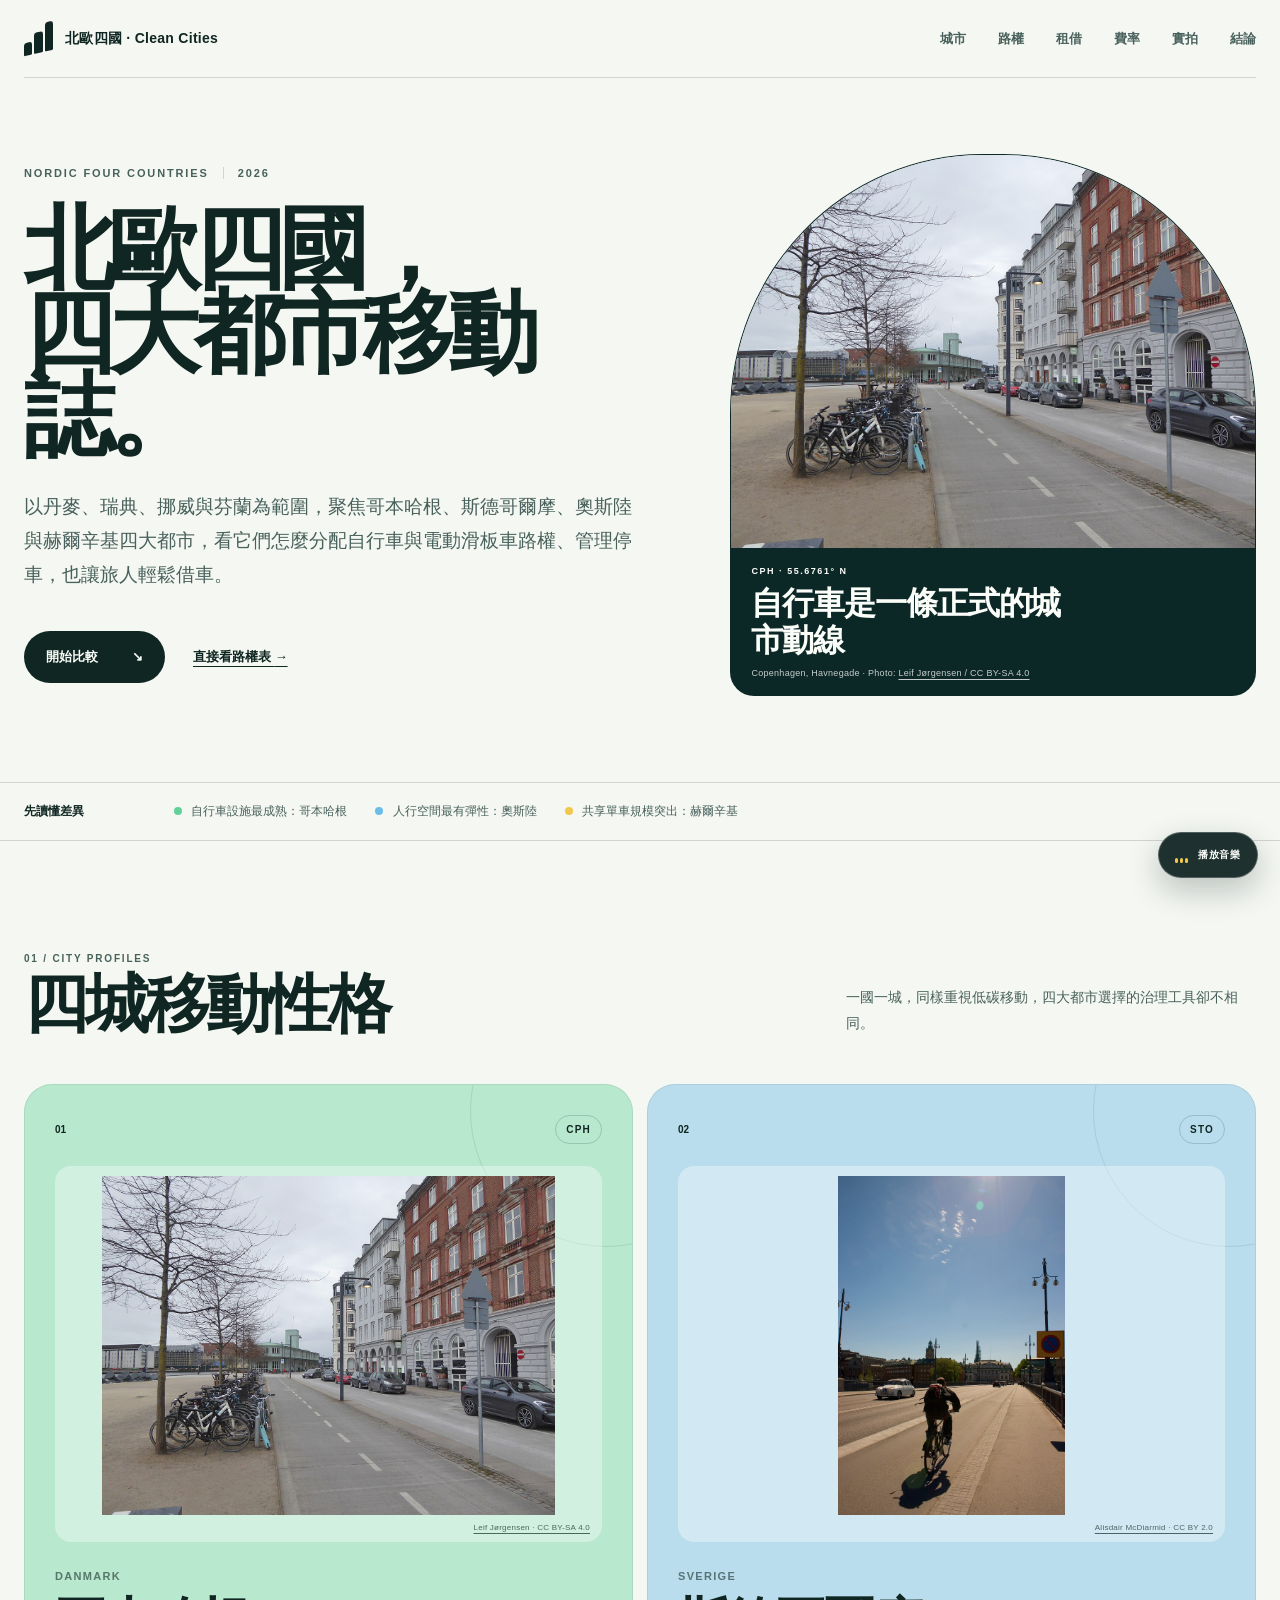
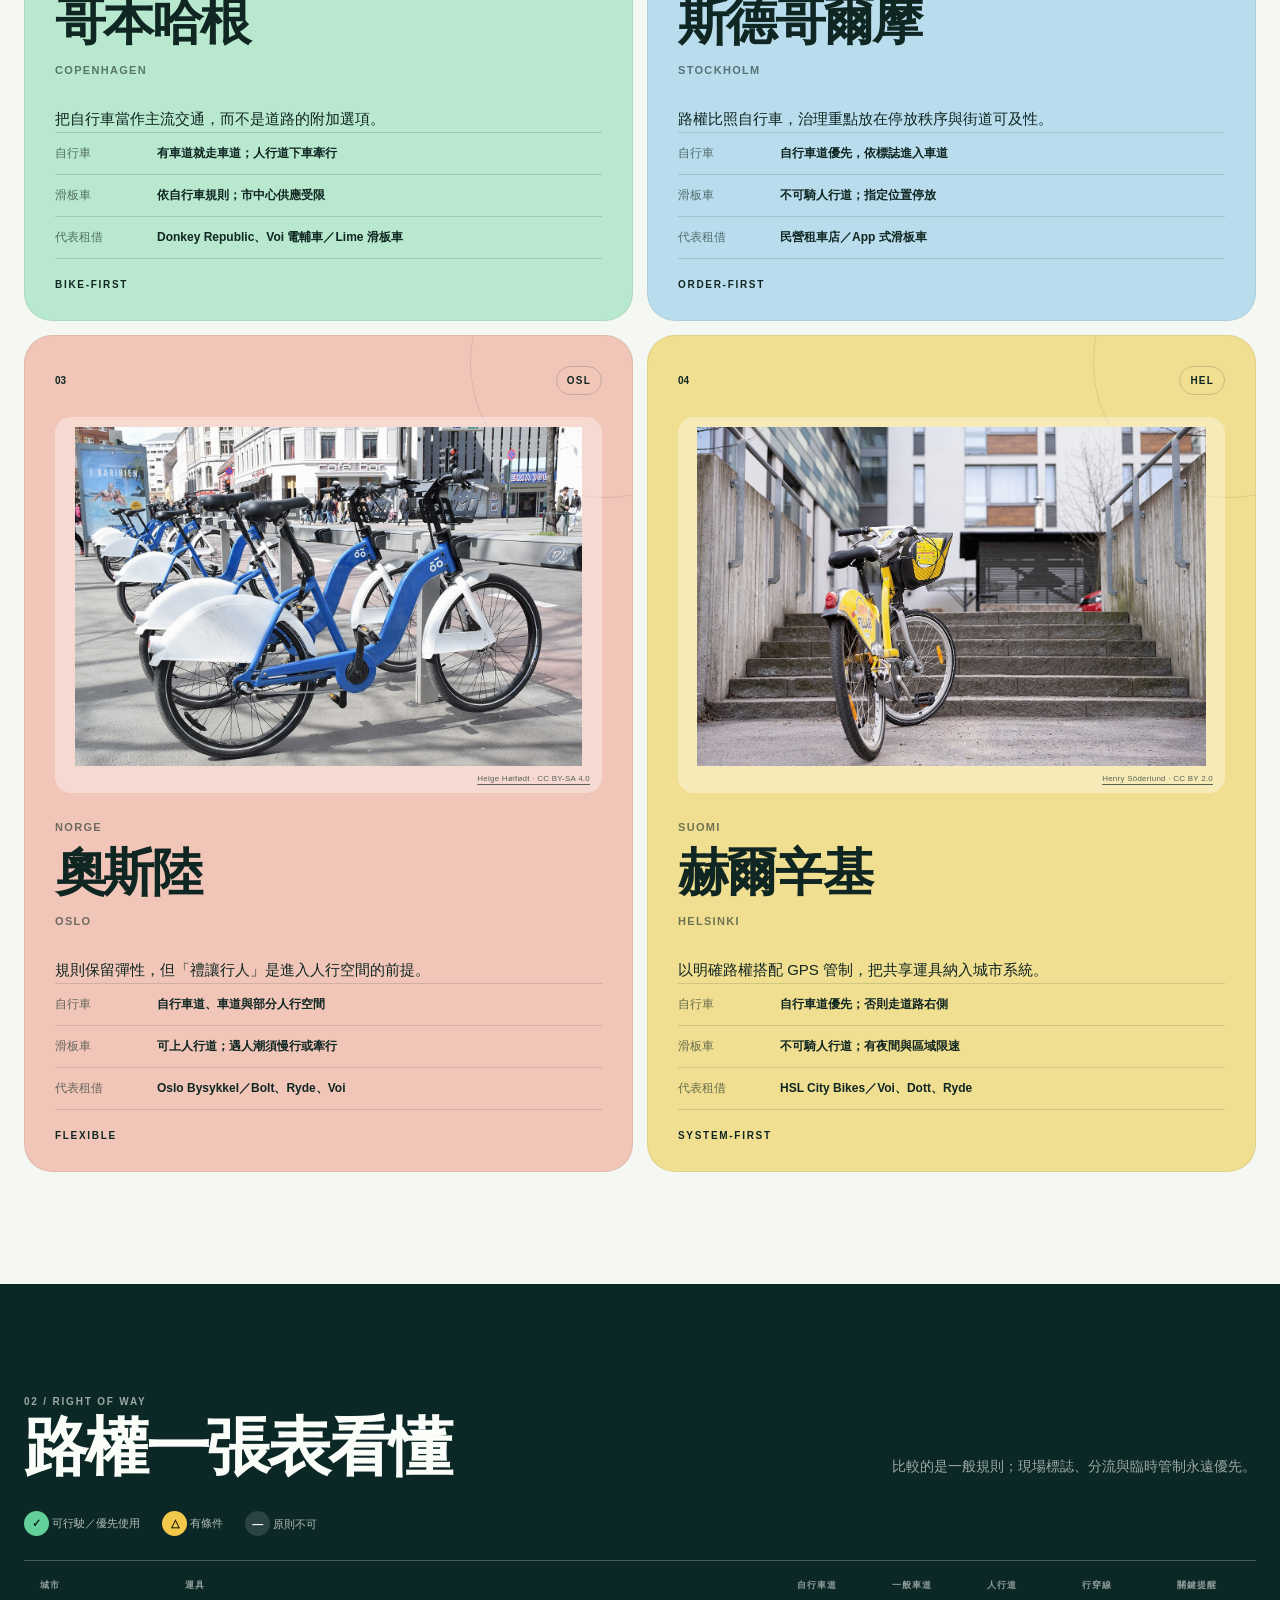
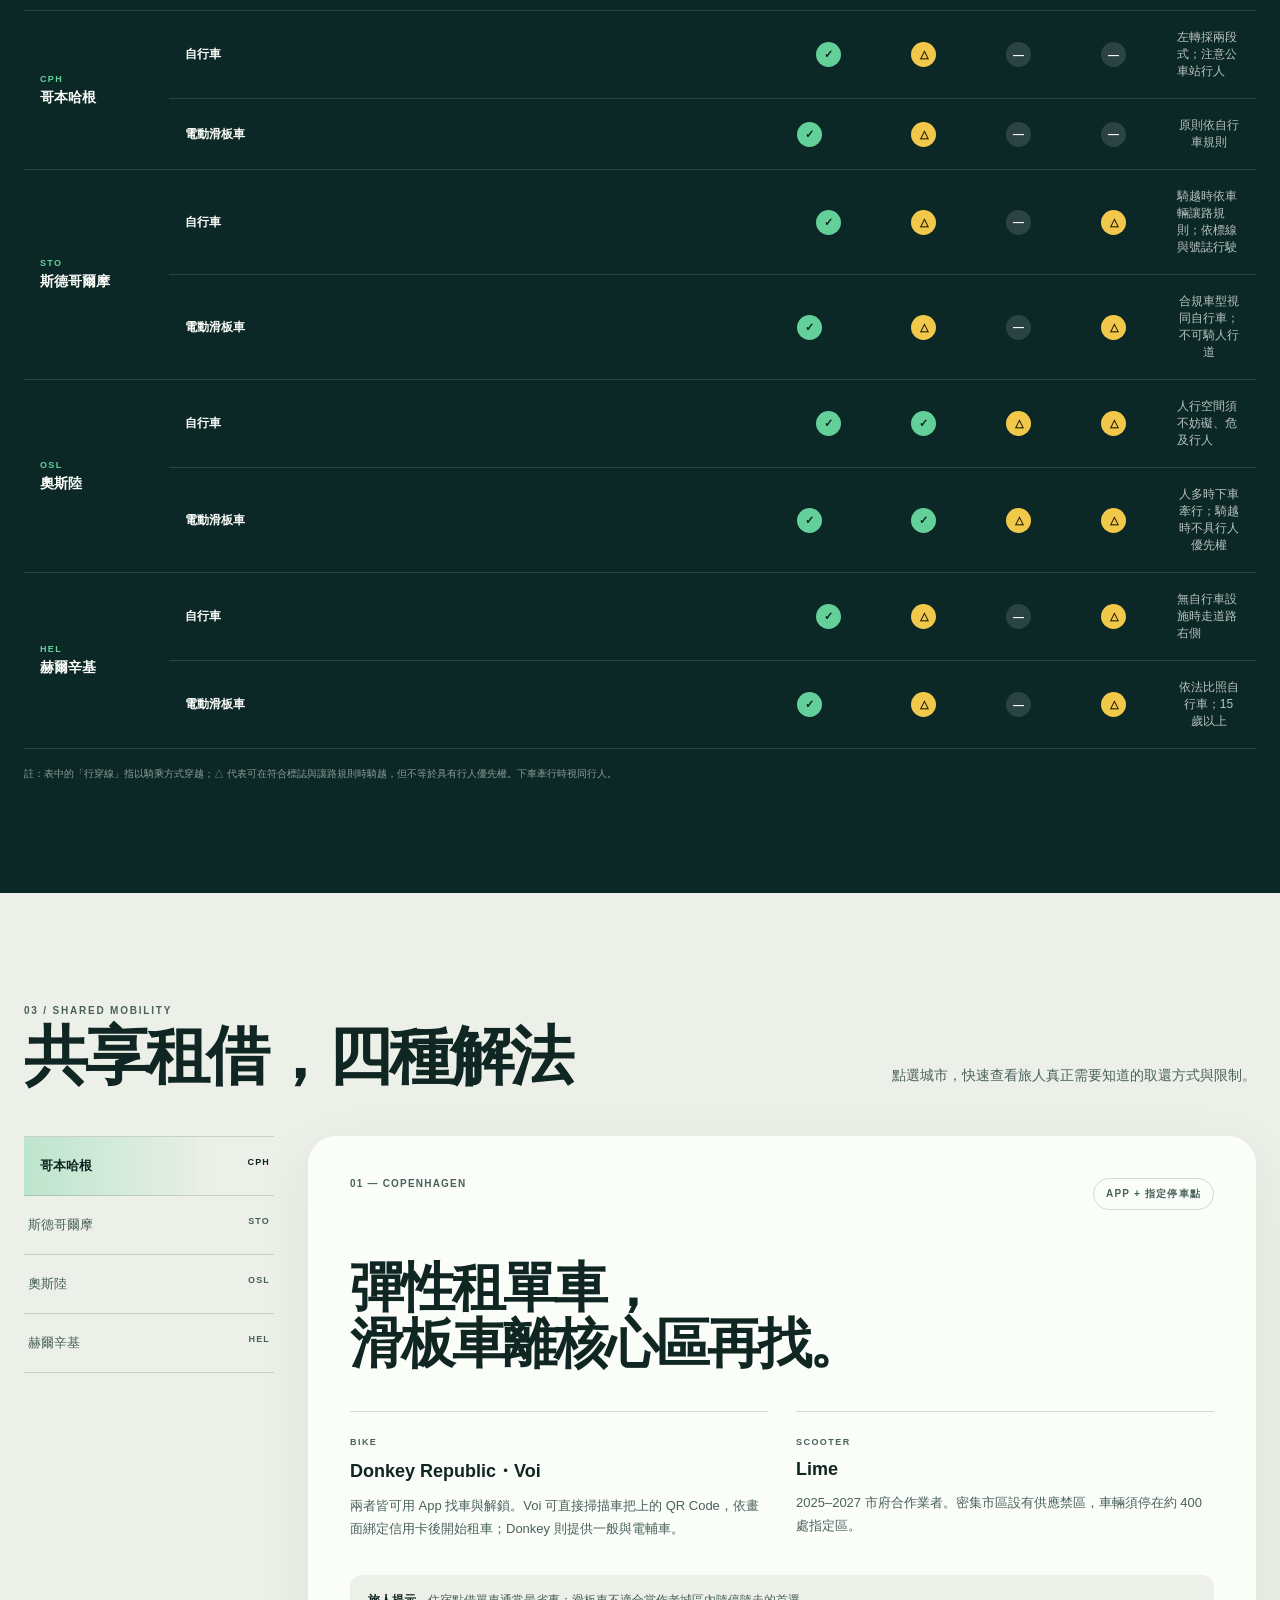
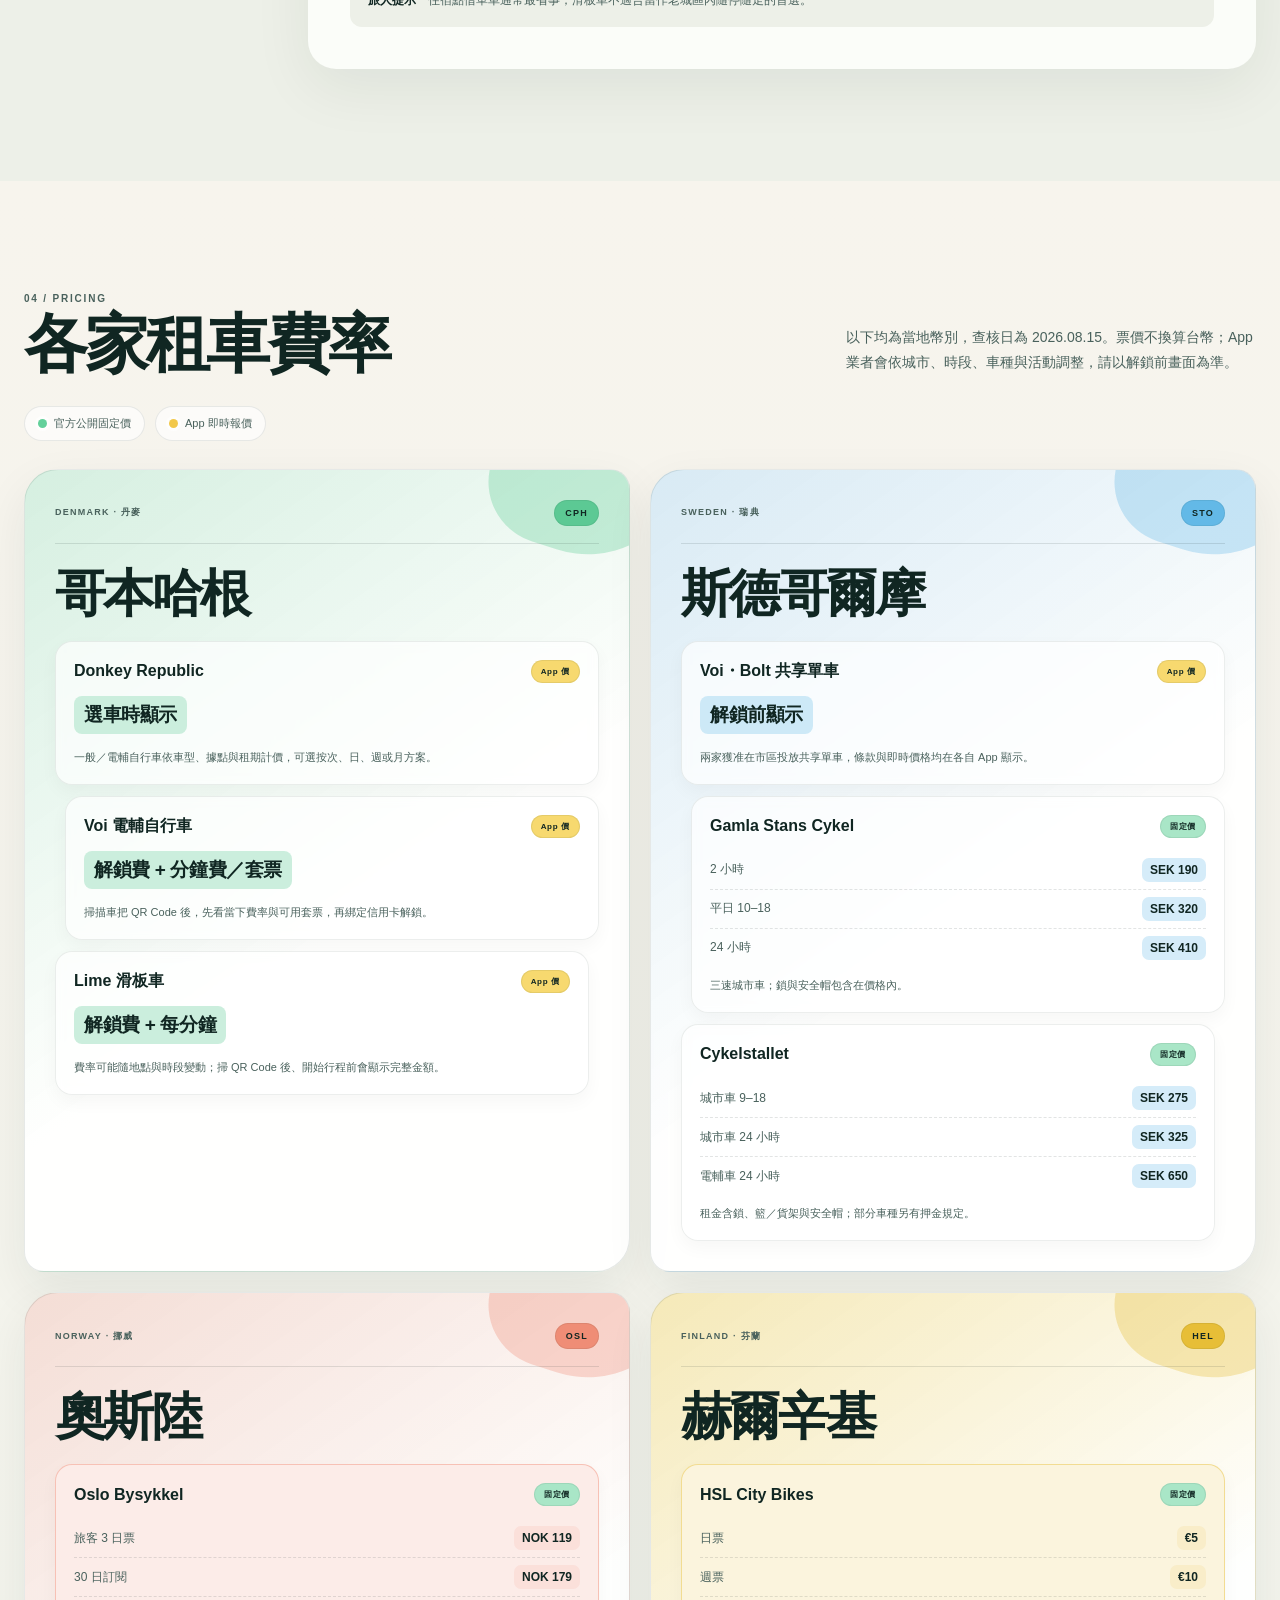
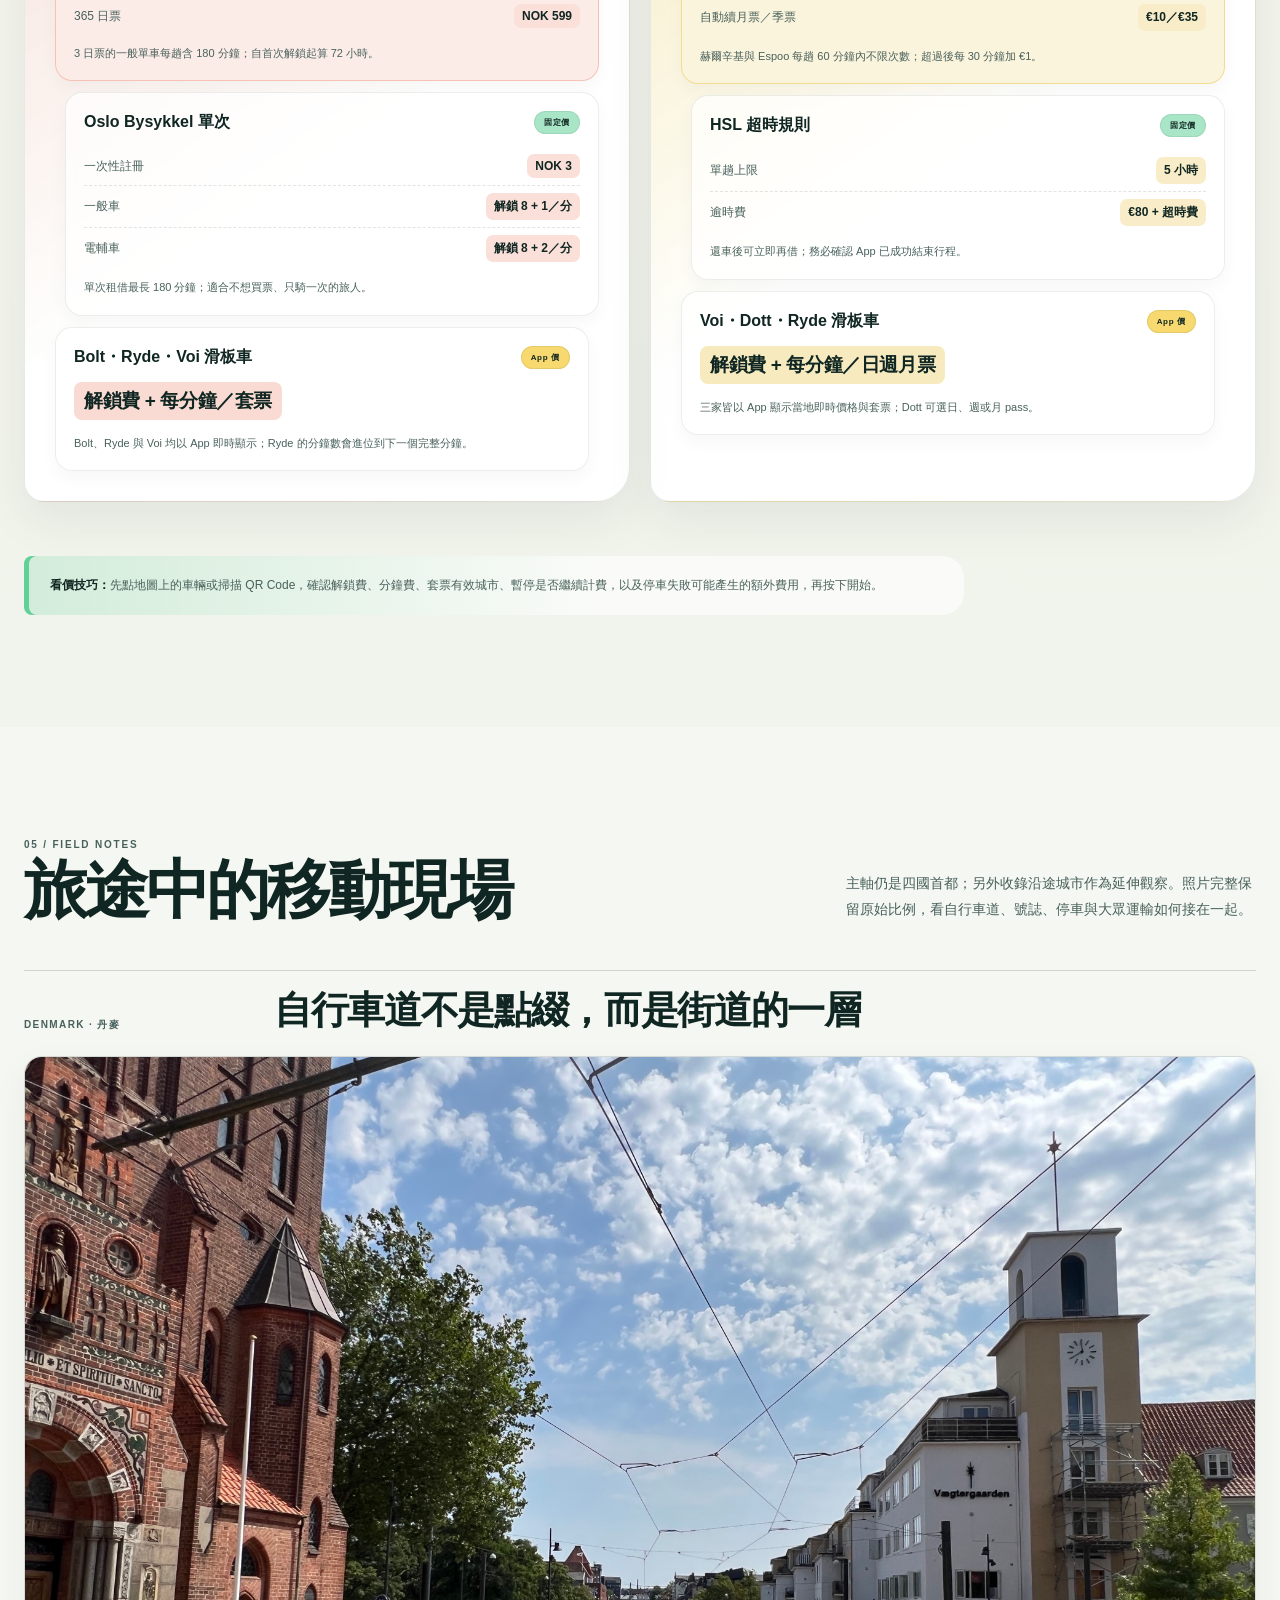
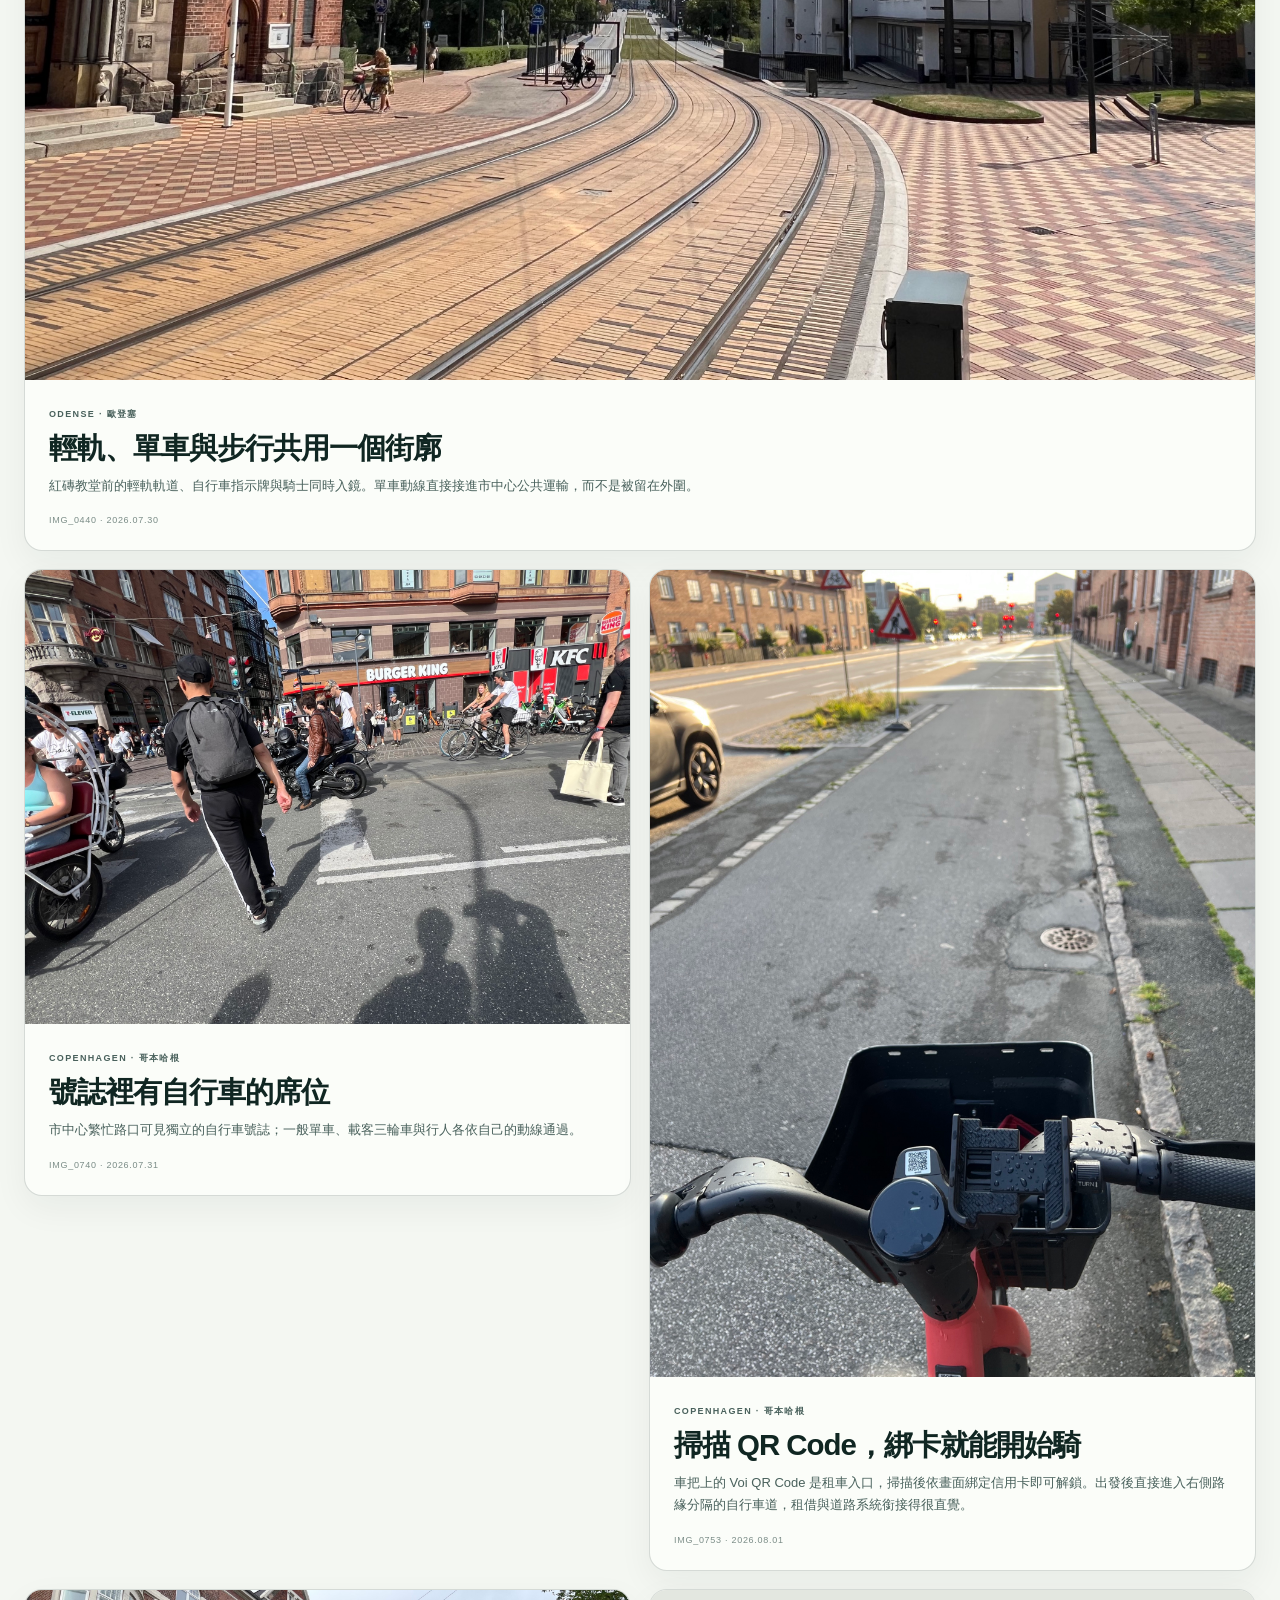
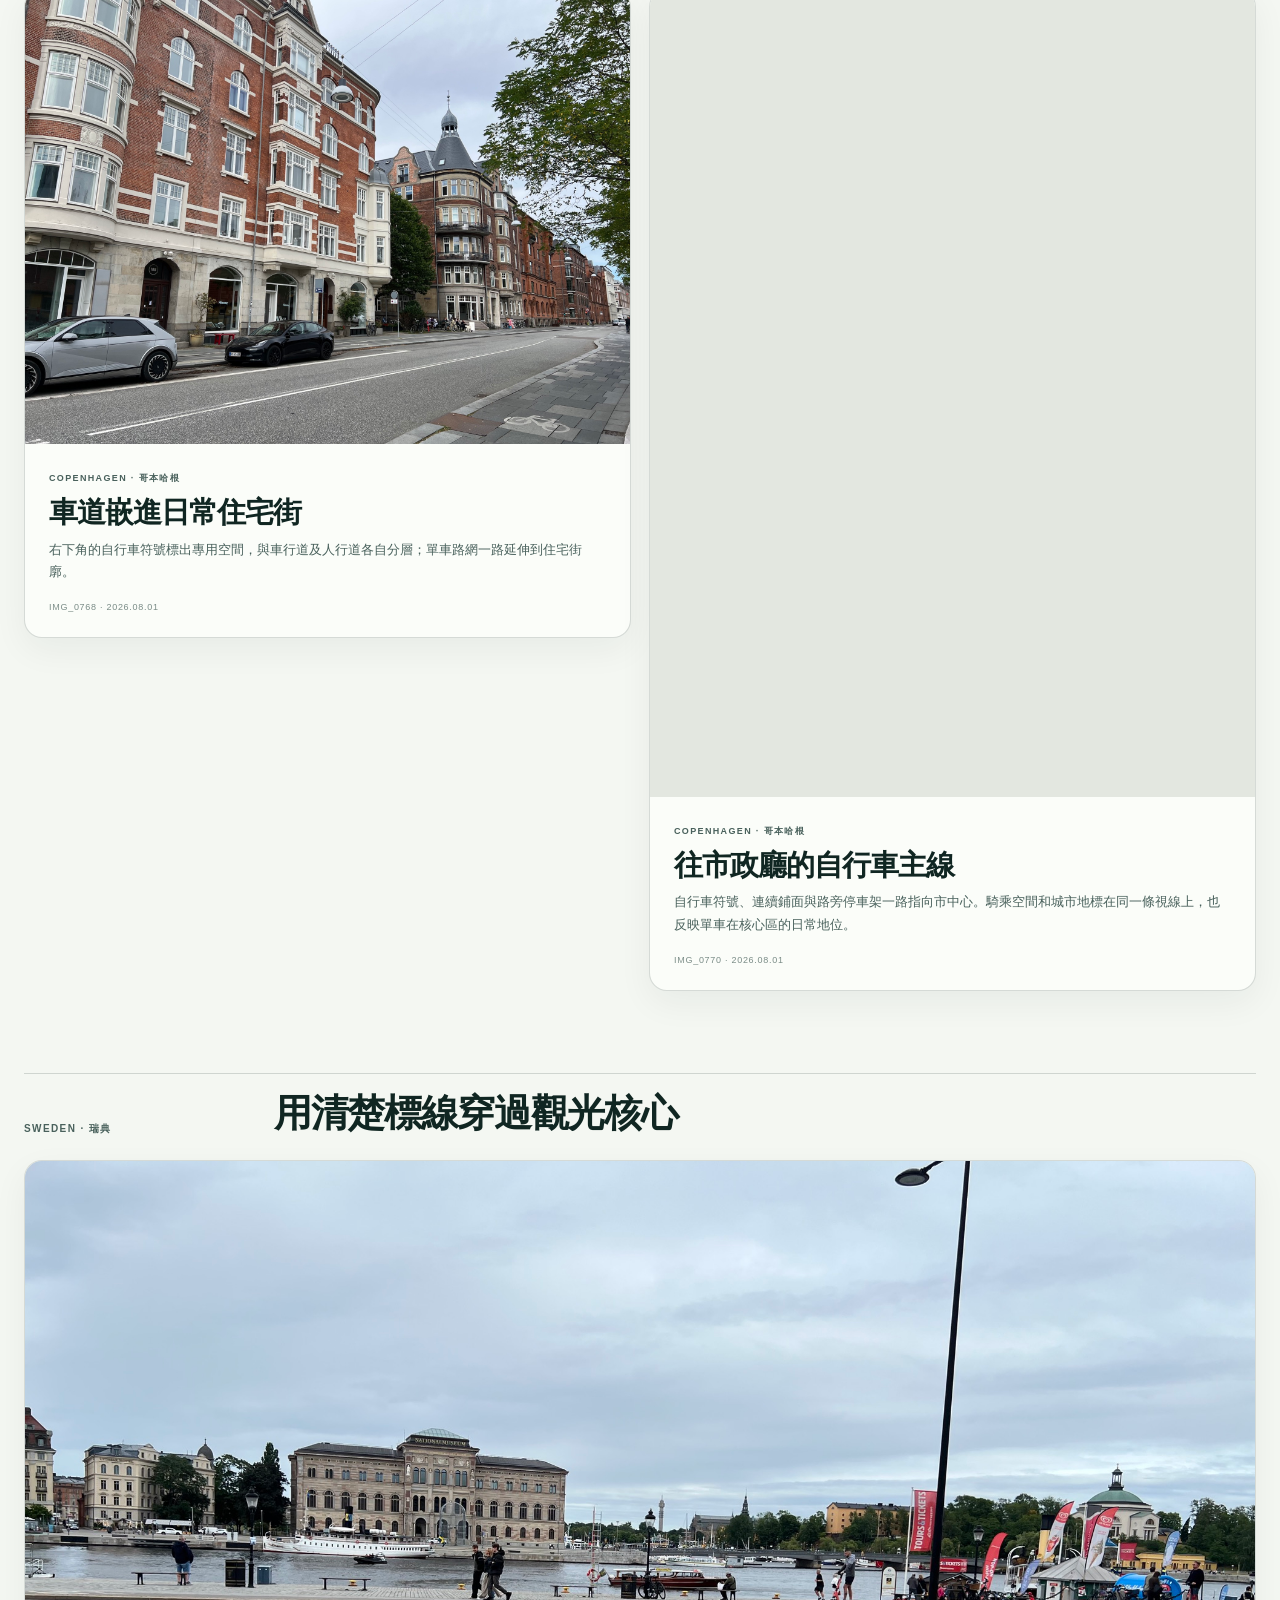
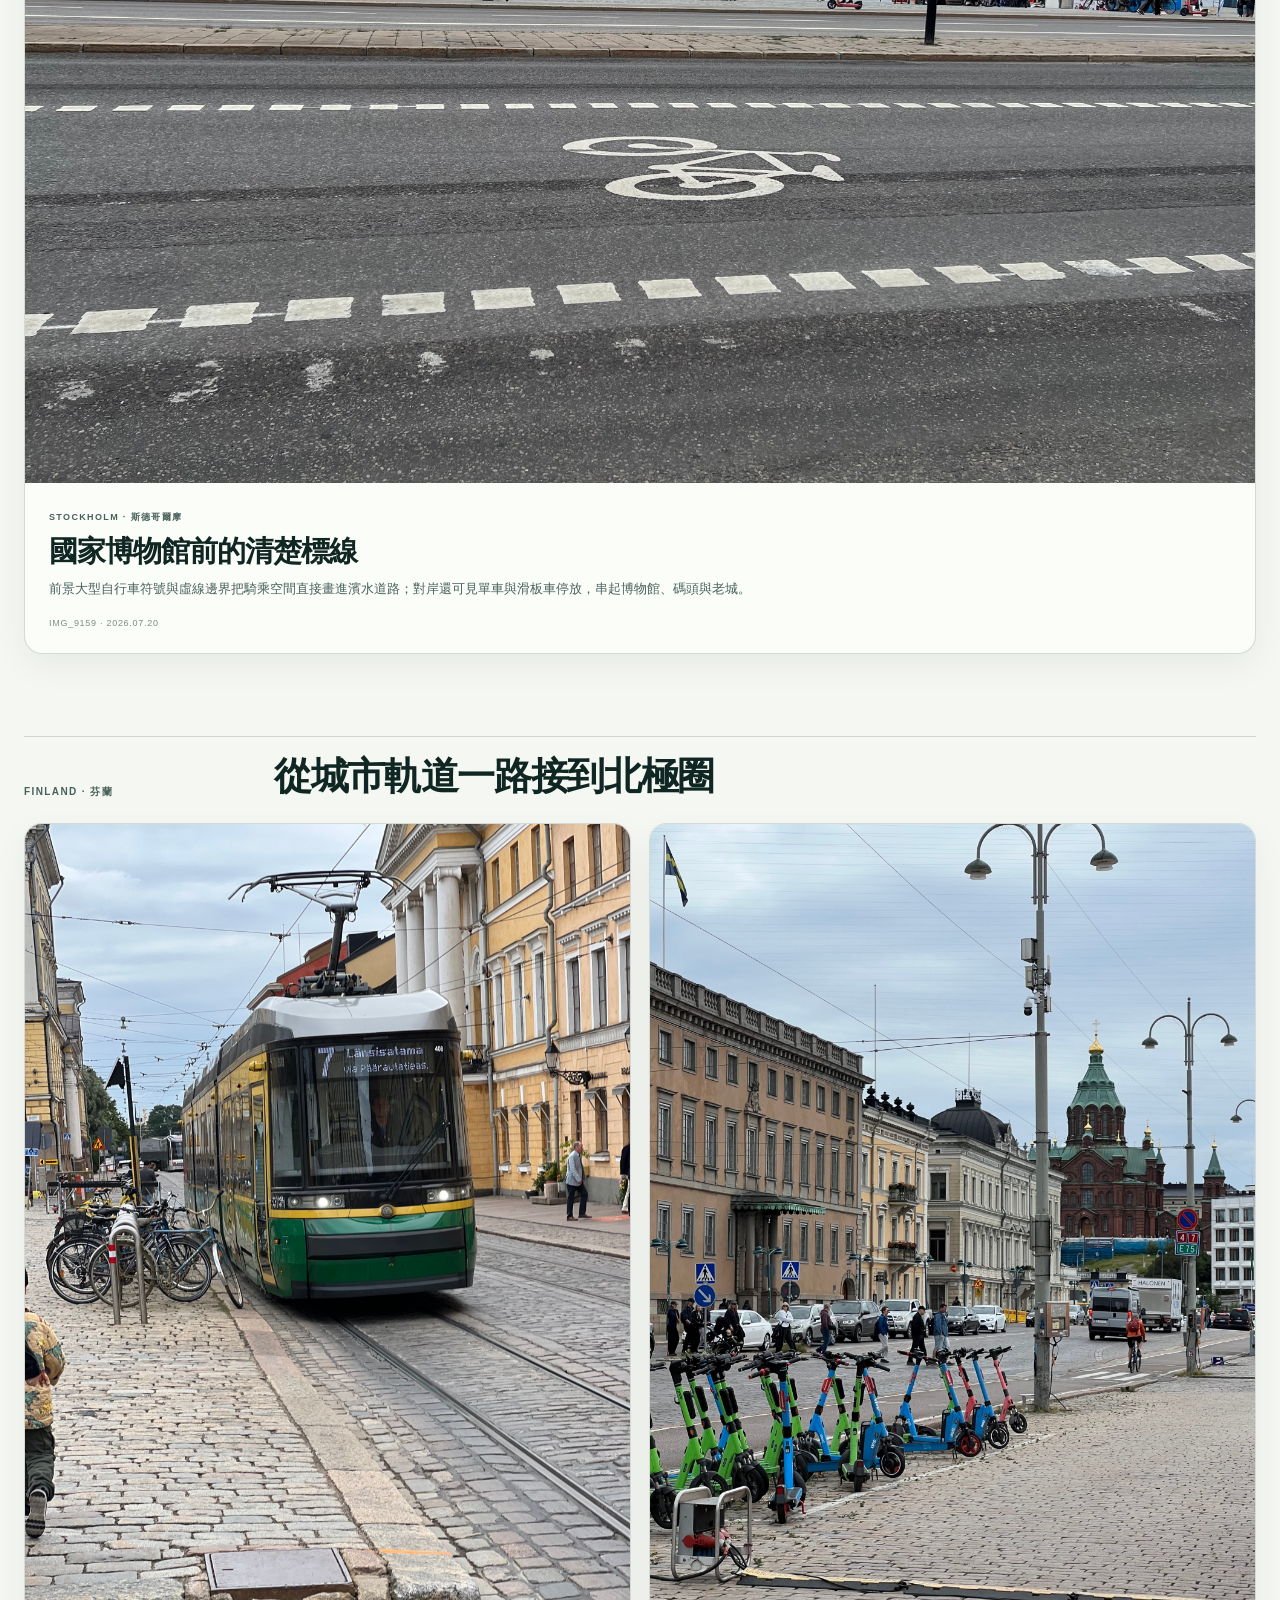
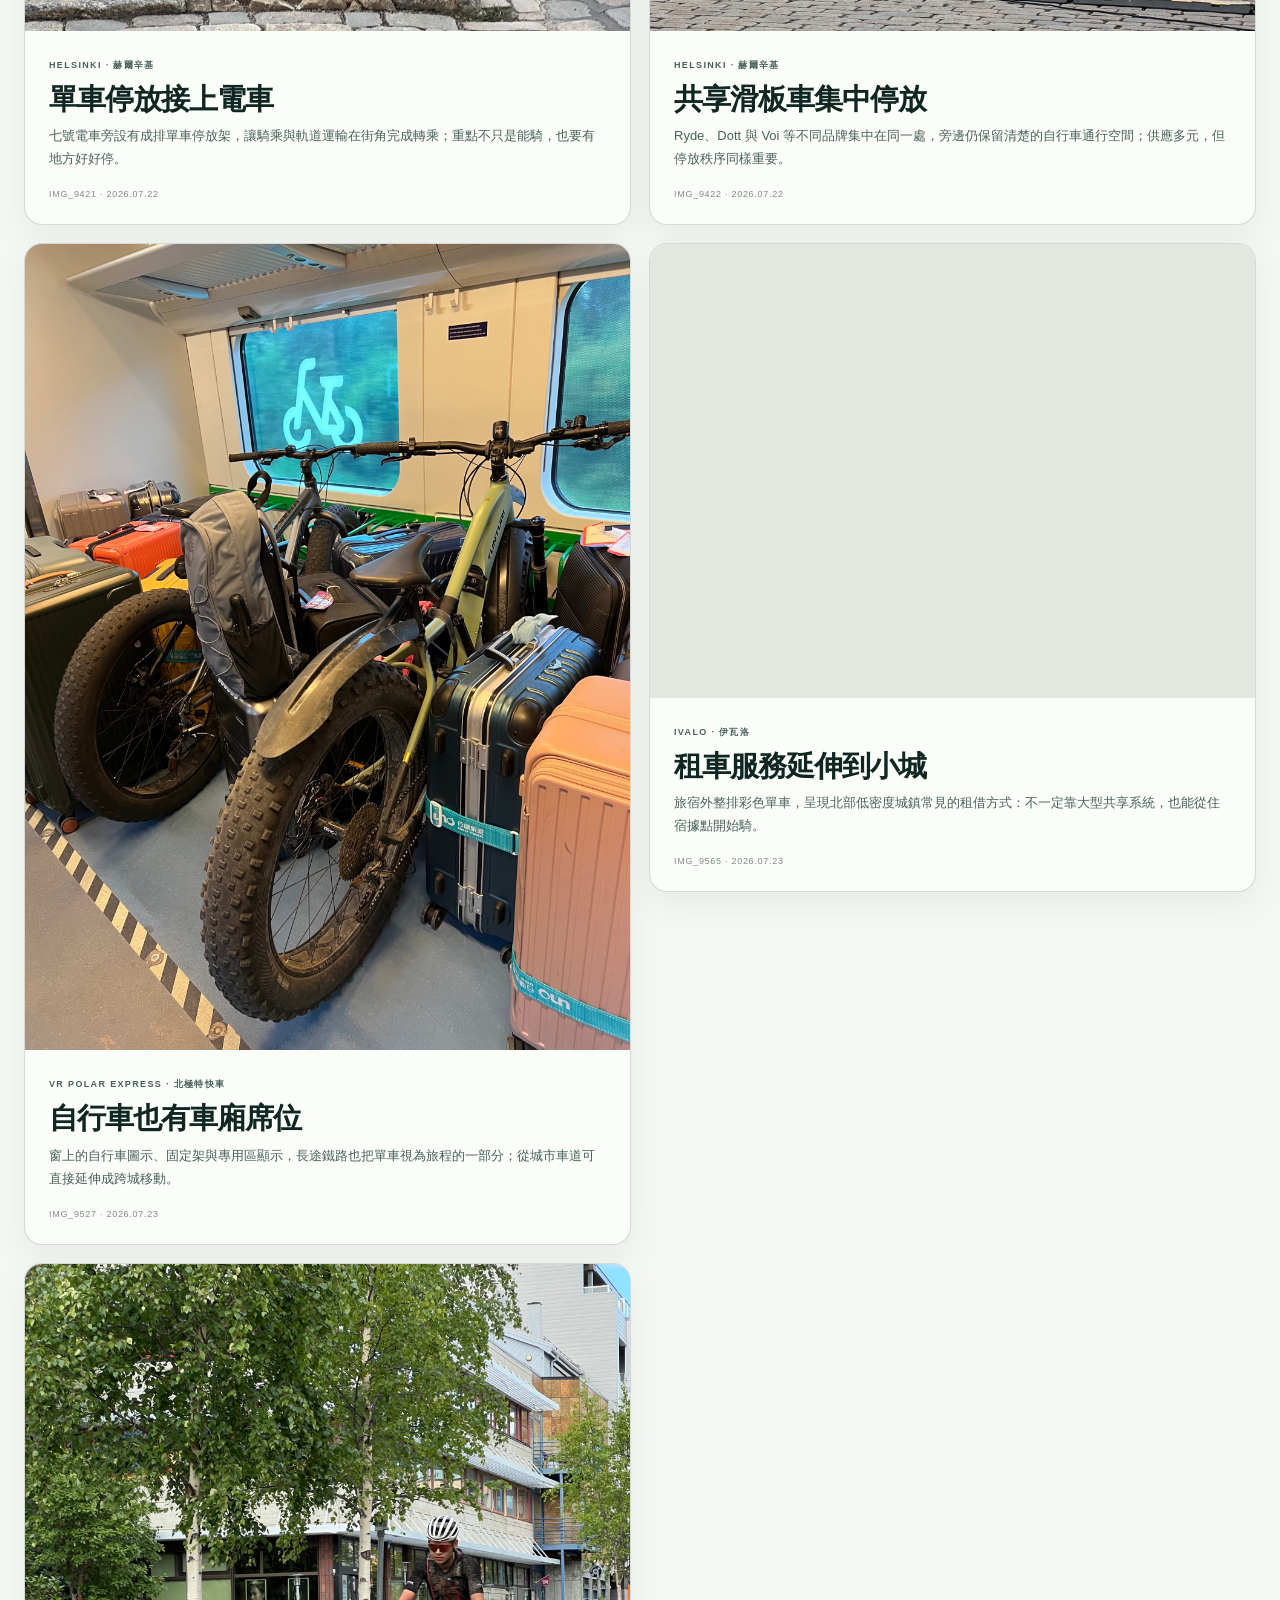
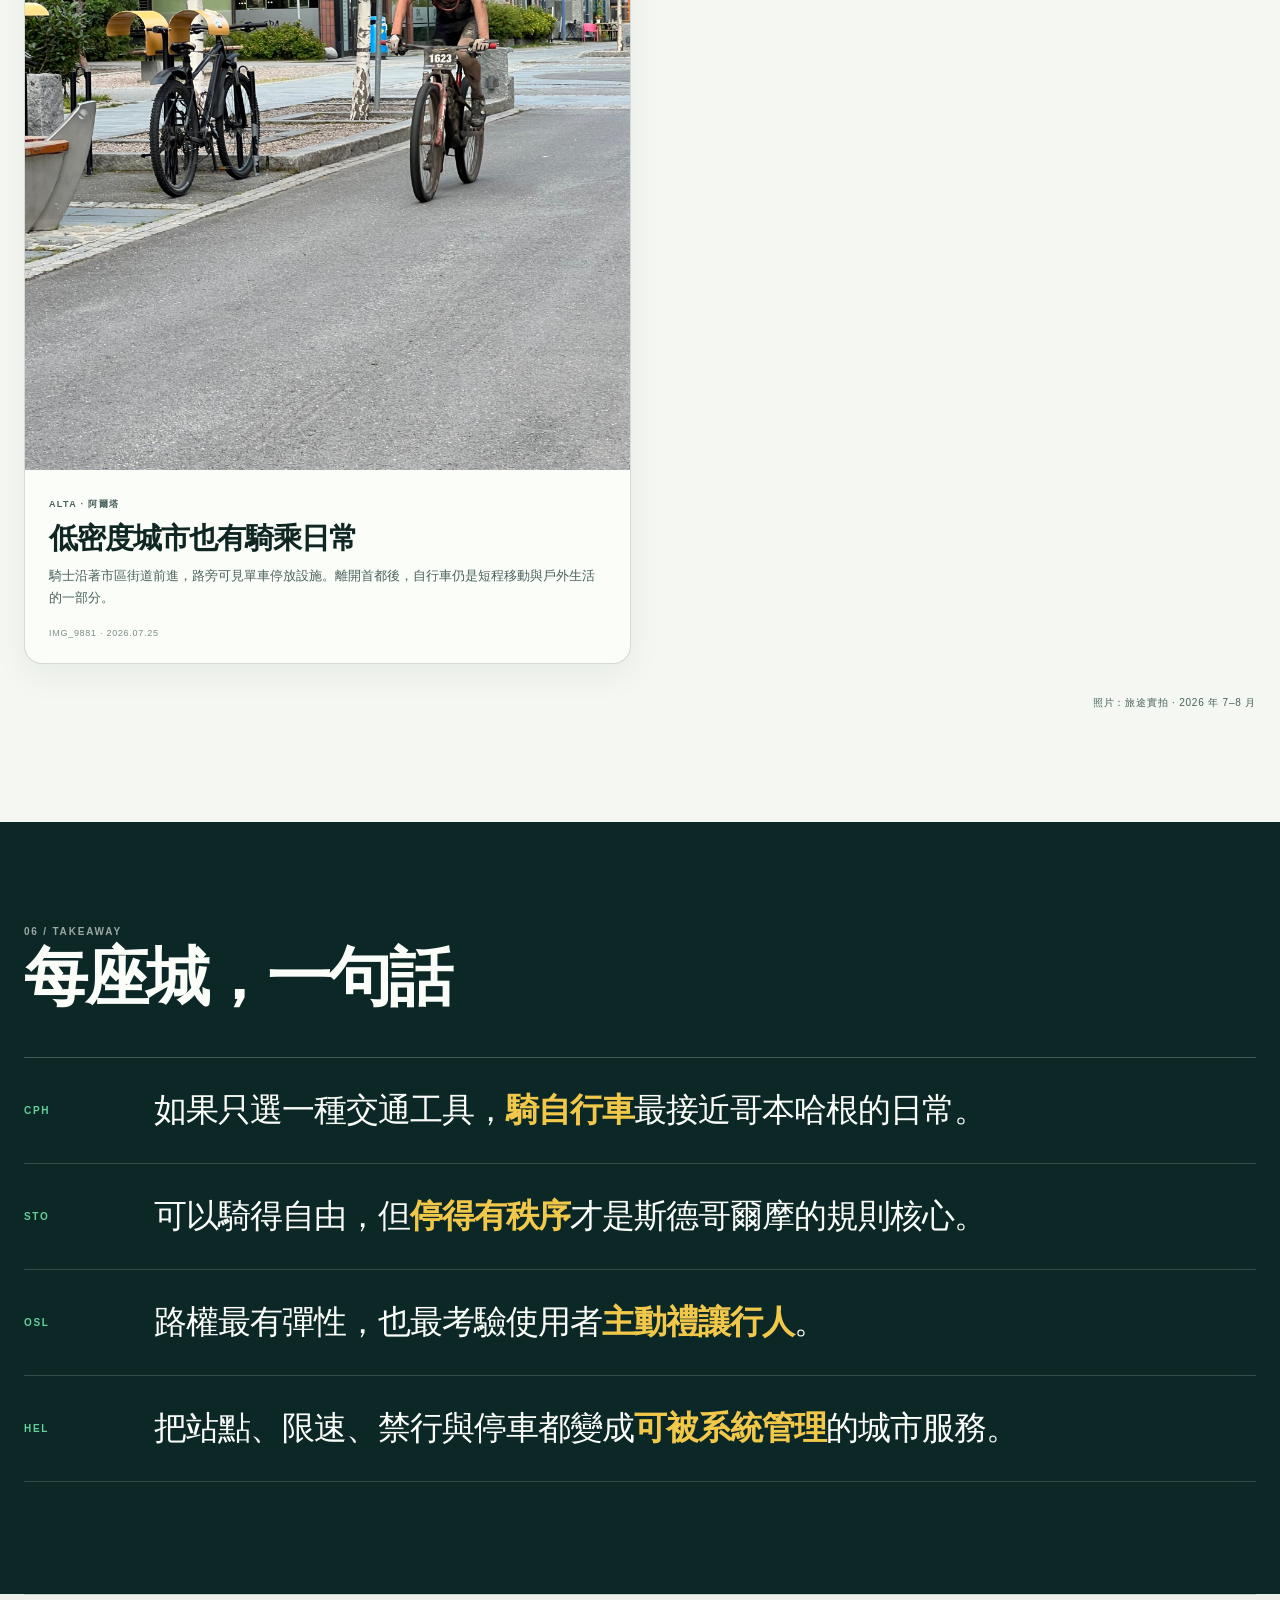
==== commit da0659bd: "feat: refresh pricing cards and add background music" ====
--- a/mobility/index.html
+++ b/mobility/index.html
@@ -541,5 +541,11 @@
       <p>Clean streets. Clear rules. Better movement.</p>
       <a href="#top">回到頂端 ↑</a>
     </footer>
+
+    <audio id="background-music" src="audio/cycling-theme.m4a" autoplay loop preload="metadata"></audio>
+    <button class="music-toggle" type="button" aria-controls="background-music" aria-pressed="false" title="播放背景音樂">
+      <span class="music-bars" aria-hidden="true"><i></i><i></i><i></i></span>
+      <span class="music-label">播放音樂</span>
+    </button>
   </body>
 </html>
--- a/mobility/styles.css
+++ b/mobility/styles.css
@@ -155,33 +155,43 @@
 .traveler-tip { margin: 34px 0 0; padding: 16px 18px; border-radius: 12px; background: var(--paper-warm); color: var(--ink-soft); font-size: 12px; line-height: 1.65; }
 .traveler-tip span { margin-right: 12px; color: var(--ink); font-weight: 800; }
 
-.pricing-section { background: #f7f4ed; }
-.price-legend { display: flex; flex-wrap: wrap; gap: 22px; margin: -18px 0 28px; color: var(--ink-soft); font-size: 11px; }
-.price-dot { display: inline-block; width: 9px; height: 9px; margin-right: 7px; border-radius: 50%; }
+.pricing-section { background: linear-gradient(180deg, #f7f4ed 0%, #f1f4ec 100%); }
+.price-legend { display: flex; flex-wrap: wrap; gap: 10px; margin: -18px 0 28px; color: var(--ink-soft); font-size: 11px; }
+.price-legend span { display: inline-flex; align-items: center; padding: 9px 13px; border: 1px solid rgba(16,38,34,.09); border-radius: 999px; background: rgba(255,255,255,.64); }
+.price-dot { display: inline-block; width: 9px; height: 9px; margin-right: 7px; border-radius: 50%; box-shadow: 0 0 0 3px rgba(255,255,255,.75); }
 .price-dot-fixed { background: var(--green); }
 .price-dot-app { background: var(--yellow); }
-.pricing-grid { display: grid; grid-template-columns: repeat(2, minmax(0, 1fr)); gap: 18px; }
-.price-card { padding: 30px; border: 1px solid var(--line); border-radius: var(--radius-lg); background: var(--white); box-shadow: 0 16px 45px rgba(16,38,34,.055); }
-.price-card > header { display: flex; align-items: center; justify-content: space-between; padding-bottom: 17px; border-bottom: 1px solid var(--line); }
+.pricing-grid { display: grid; grid-template-columns: repeat(2, minmax(0, 1fr)); gap: 20px; padding-bottom: 24px; }
+.price-card { --accent: var(--green); --wash: #d8f1e1; position: relative; isolation: isolate; overflow: hidden; padding: 30px; border: 1px solid rgba(16,38,34,.1); border-radius: 34px 20px 34px 20px; background: linear-gradient(145deg, var(--wash), rgba(255,255,255,.92) 56%); box-shadow: 0 18px 48px rgba(16,38,34,.075); transition: transform .3s ease, box-shadow .3s ease; }
+.price-card::after { content: ""; position: absolute; z-index: -1; width: 190px; height: 190px; top: -104px; right: -58px; border-radius: 46% 54% 62% 38%; background: var(--accent); opacity: .32; transform: rotate(18deg); }
+.price-card:hover { transform: translateY(-5px) rotate(-.15deg); box-shadow: 0 24px 58px rgba(16,38,34,.12); }
+.price-cph { --accent: #5cc994; --wash: #d5efe0; }
+.price-sto { --accent: #63b9e7; --wash: #d8eaf4; transform: translateY(24px); }
+.price-osl { --accent: #ef8d76; --wash: #f4ddd5; }
+.price-hel { --accent: #e7be37; --wash: #f5e9b8; transform: translateY(24px); }
+.price-sto:hover, .price-hel:hover { transform: translateY(19px) rotate(-.15deg); }
+.price-card > header { position: relative; z-index: 1; display: flex; align-items: center; justify-content: space-between; padding-bottom: 17px; border-bottom: 1px solid rgba(16,38,34,.12); }
 .price-card > header p { margin: 0; color: var(--ink-soft); font-size: 9px; font-weight: 850; letter-spacing: .14em; text-transform: uppercase; }
-.price-card > header span { padding: 7px 9px; border: 1px solid var(--line); border-radius: 999px; font-size: 9px; font-weight: 900; letter-spacing: .14em; }
-.price-card > h3 { margin: 24px 0 26px; font-size: clamp(34px, 4vw, 52px); line-height: 1; letter-spacing: -.05em; }
-.price-system { padding: 20px 0; border-top: 1px solid var(--line); }
-.price-system:first-of-type { border-top: 0; }
+.price-card > header span { padding: 8px 11px; border: 0; border-radius: 999px; background: var(--accent); box-shadow: inset 0 0 0 1px rgba(16,38,34,.08); font-size: 9px; font-weight: 900; letter-spacing: .14em; }
+.price-card > h3 { position: relative; z-index: 1; margin: 24px 0 22px; font-size: clamp(34px, 4vw, 52px); line-height: 1; letter-spacing: -.05em; }
+.price-system { position: relative; padding: 18px; border: 1px solid rgba(16,38,34,.08); border-radius: 17px; background: rgba(255,255,255,.68); box-shadow: 0 7px 18px rgba(16,38,34,.035); backdrop-filter: blur(5px); }
+.price-system + .price-system { margin-top: 11px; }
+.price-system:nth-of-type(2) { margin-left: 10px; }
+.price-system:nth-of-type(3) { margin-right: 10px; }
 .price-system-title { display: flex; align-items: center; justify-content: space-between; gap: 14px; }
 .price-system-title h4 { margin: 0; font-size: 16px; }
-.price-tag { flex: 0 0 auto; padding: 6px 9px; border-radius: 999px; font-size: 8px; font-weight: 900; letter-spacing: .09em; }
-.price-tag-fixed { background: rgba(99,208,154,.42); }
-.price-tag-app { background: rgba(242,200,75,.48); }
-.price-amount { margin: 13px 0 7px; font-size: 19px; font-weight: 800; letter-spacing: -.02em; }
+.price-tag { flex: 0 0 auto; padding: 6px 10px; border-radius: 999px; font-size: 8px; font-weight: 900; letter-spacing: .09em; box-shadow: inset 0 0 0 1px rgba(16,38,34,.08); }
+.price-tag-fixed { background: #a9e6c7; }
+.price-tag-app { background: #f7d96f; }
+.price-amount { display: inline-block; margin: 13px 0 5px; padding: 6px 10px; border-radius: 8px; color: var(--ink); background: color-mix(in srgb, var(--accent) 32%, white); font-size: 19px; font-weight: 850; letter-spacing: -.02em; }
 .price-system > p:last-child { margin: 9px 0 0; color: var(--ink-soft); font-size: 11px; line-height: 1.65; }
 .price-lines { margin: 13px 0 0; }
-.price-lines div { display: flex; justify-content: space-between; gap: 20px; padding: 8px 0; border-bottom: 1px solid rgba(16,38,34,.09); font-size: 12px; }
+.price-lines div { display: flex; justify-content: space-between; align-items: center; gap: 20px; padding: 7px 0; border-bottom: 1px dashed rgba(16,38,34,.12); font-size: 12px; }
+.price-lines div:last-child { border-bottom: 0; }
 .price-lines dt { color: var(--ink-soft); }
-.price-lines dd { margin: 0; font-weight: 820; text-align: right; }
-.price-system-featured { margin: 0 -14px; padding: 20px 14px; border: 0; border-radius: 14px; background: rgba(99,208,154,.12); }
-.price-sto .price-system-featured, .price-hel .price-system-featured { background: rgba(106,189,232,.11); }
-.pricing-note { max-width: 940px; margin: 28px 0 0; padding: 18px 20px; border-left: 3px solid var(--ink); color: var(--ink-soft); background: rgba(255,255,255,.55); font-size: 12px; line-height: 1.75; }
+.price-lines dd { margin: 0; padding: 5px 8px; border-radius: 7px; color: var(--ink); background: color-mix(in srgb, var(--accent) 27%, white); font-weight: 850; text-align: right; }
+.price-system-featured { border-color: color-mix(in srgb, var(--accent) 45%, transparent); background: color-mix(in srgb, var(--accent) 17%, white); }
+.pricing-note { max-width: 940px; margin: 30px 0 0; padding: 19px 22px 19px 26px; border: 0; border-radius: 8px 22px 22px 8px; color: var(--ink-soft); background: linear-gradient(90deg, rgba(99,208,154,.22), rgba(255,255,255,.65) 62%); box-shadow: inset 5px 0 0 var(--green); font-size: 12px; line-height: 1.75; }
 .pricing-note strong { color: var(--ink); }
 
 .field-notes-section { background: var(--paper); }
@@ -223,6 +233,17 @@
 footer .brand-mark i { background: var(--white); }.footer-brand { color: var(--white); }
 footer p { margin: 0; letter-spacing: .08em; }
 footer > a:last-child { justify-self: end; text-underline-offset: 5px; }
+
+.music-toggle { position: fixed; z-index: 40; right: 22px; bottom: 22px; min-height: 46px; display: inline-flex; align-items: center; gap: 10px; padding: 0 16px; border: 1px solid rgba(255,255,255,.22); border-radius: 999px; color: var(--white); background: rgba(7,27,26,.9); box-shadow: 0 12px 32px rgba(7,27,26,.24); cursor: pointer; backdrop-filter: blur(10px); transition: transform .25s ease, background .25s ease; }
+.music-toggle:hover { transform: translateY(-2px); background: #163f3a; }
+.music-toggle:focus-visible { outline-color: var(--yellow); }
+.music-label { font-size: 10px; font-weight: 800; letter-spacing: .08em; }
+.music-bars { height: 16px; display: flex; align-items: end; gap: 2px; }
+.music-bars i { width: 3px; height: 5px; display: block; border-radius: 3px; background: var(--yellow); }
+.music-toggle.is-playing .music-bars i { animation: music-wave .7s ease-in-out infinite alternate; }
+.music-toggle.is-playing .music-bars i:nth-child(2) { animation-delay: -.42s; }
+.music-toggle.is-playing .music-bars i:nth-child(3) { animation-delay: -.18s; }
+@keyframes music-wave { from { height: 4px; } to { height: 15px; } }
 
 .reveal { opacity: 0; transform: translateY(18px); transition: opacity .6s ease, transform .6s ease; }
 .reveal.is-visible { opacity: 1; transform: none; }
@@ -269,6 +290,11 @@
   .rental-panel h3 { margin: 42px 0 34px; }
   .rental-columns { grid-template-columns: 1fr; }
   .price-card { padding: 24px 20px; }
+  .price-sto, .price-hel, .price-sto:hover, .price-hel:hover { transform: none; }
+  .price-card:hover { transform: none; }
+  .price-system:nth-of-type(2) { margin-left: 6px; }
+  .price-system:nth-of-type(3) { margin-right: 6px; }
+  .music-toggle { right: 14px; bottom: 14px; min-height: 42px; padding: 0 13px; }
   .field-group + .field-group { margin-top: 64px; }
   .field-group-heading { grid-template-columns: 1fr; gap: 9px; }
   .field-grid { grid-template-columns: 1fr; }
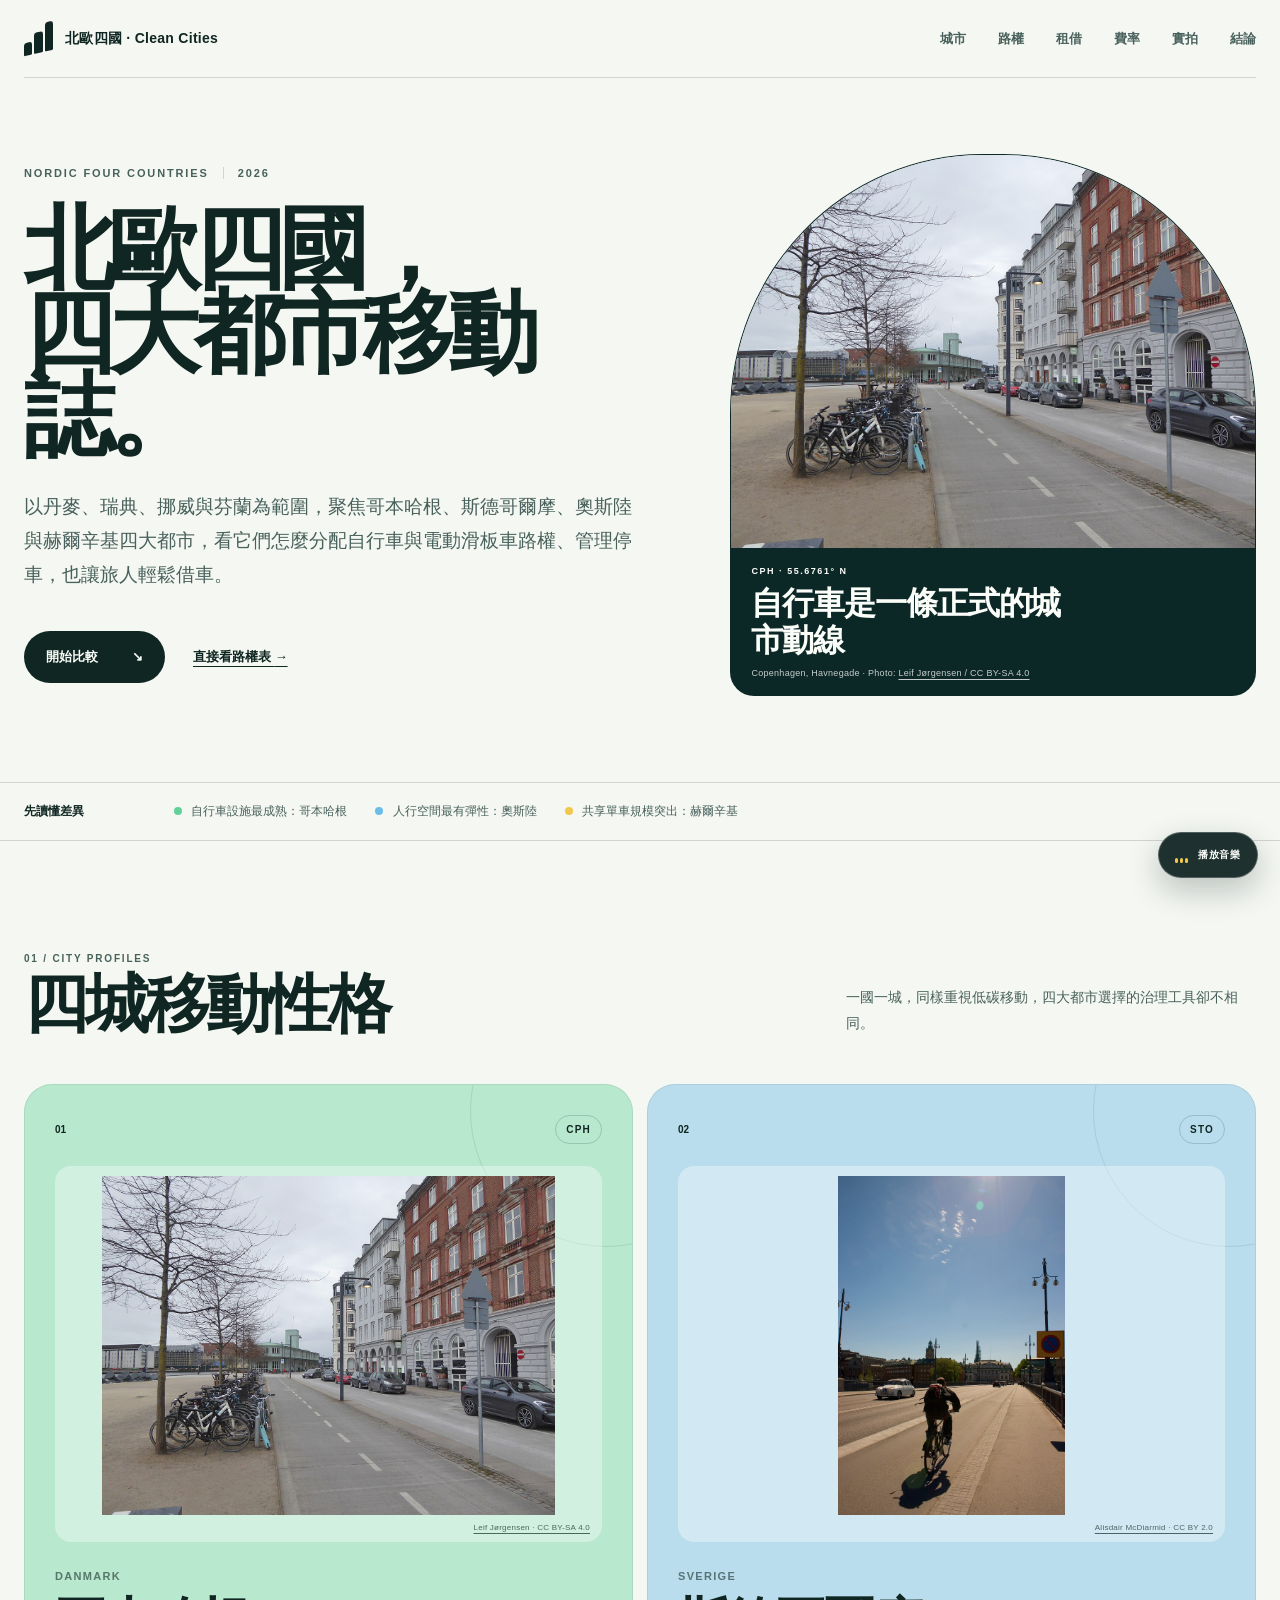
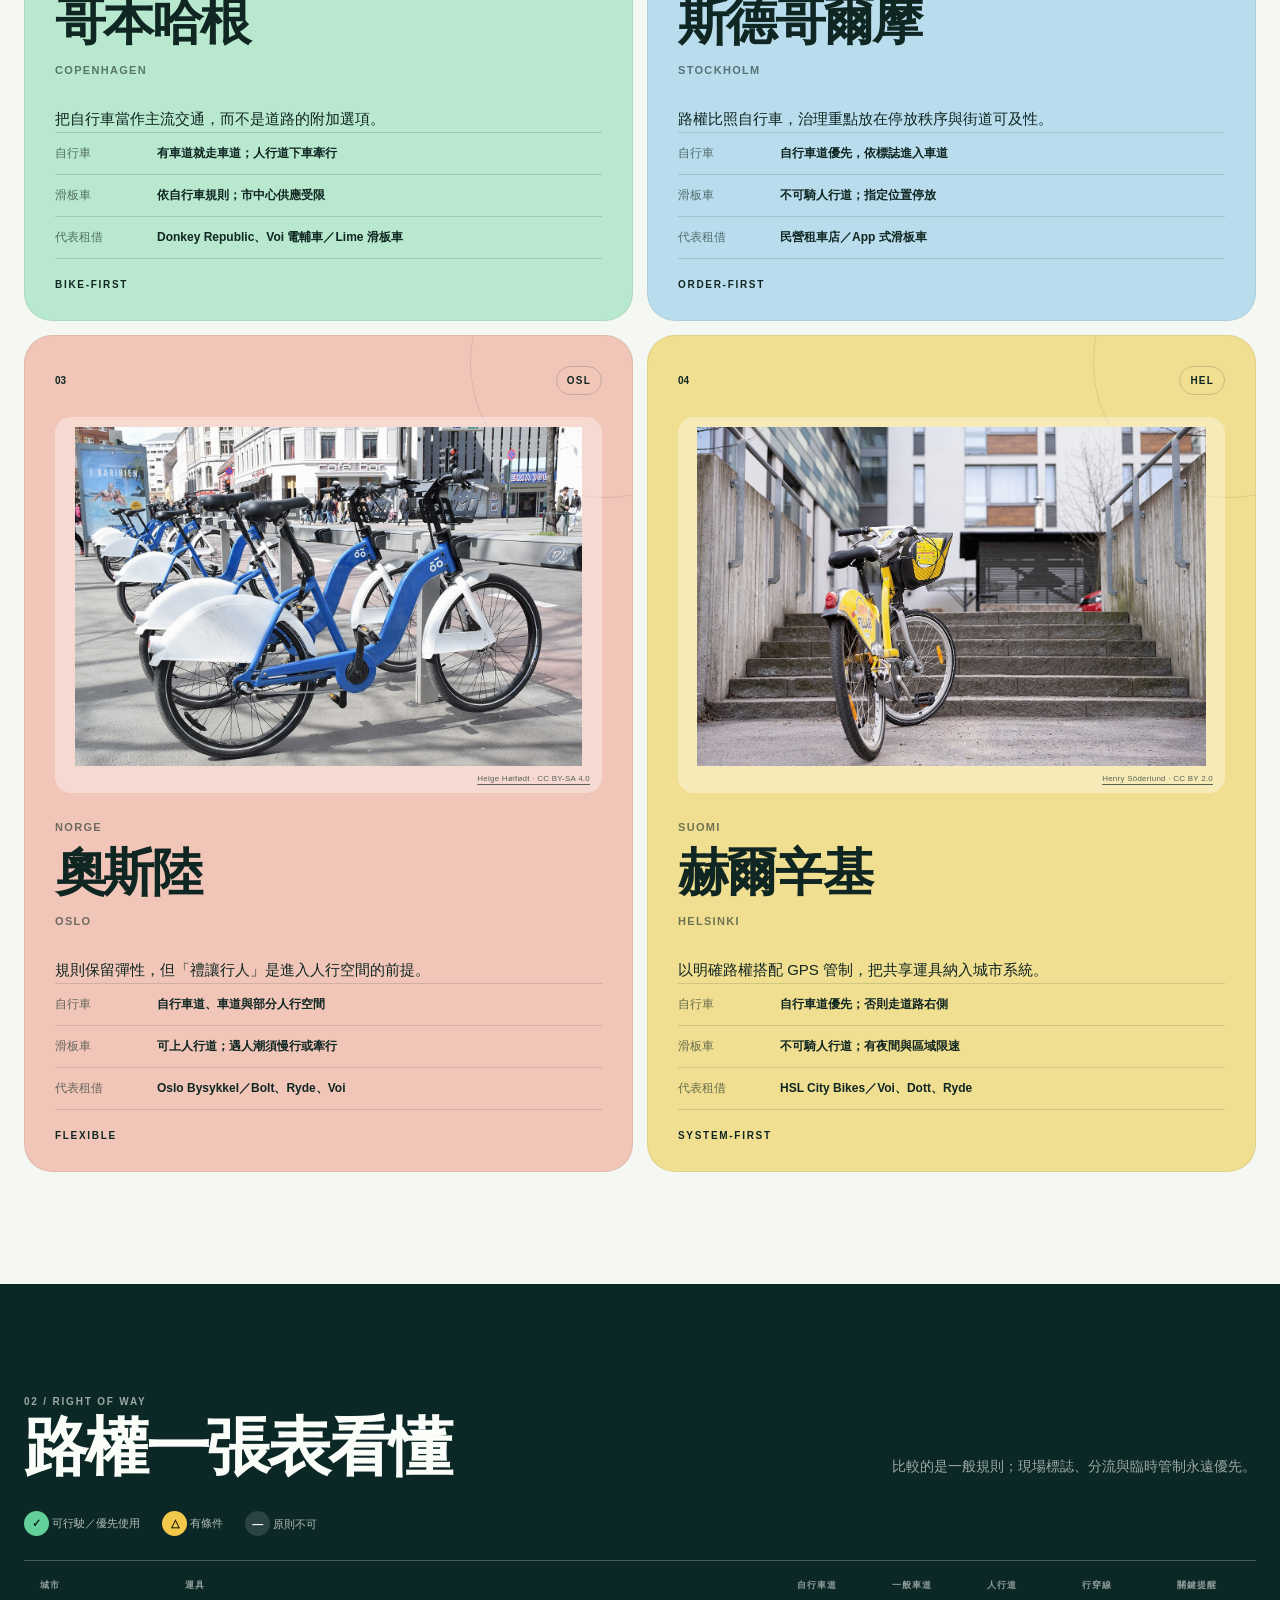
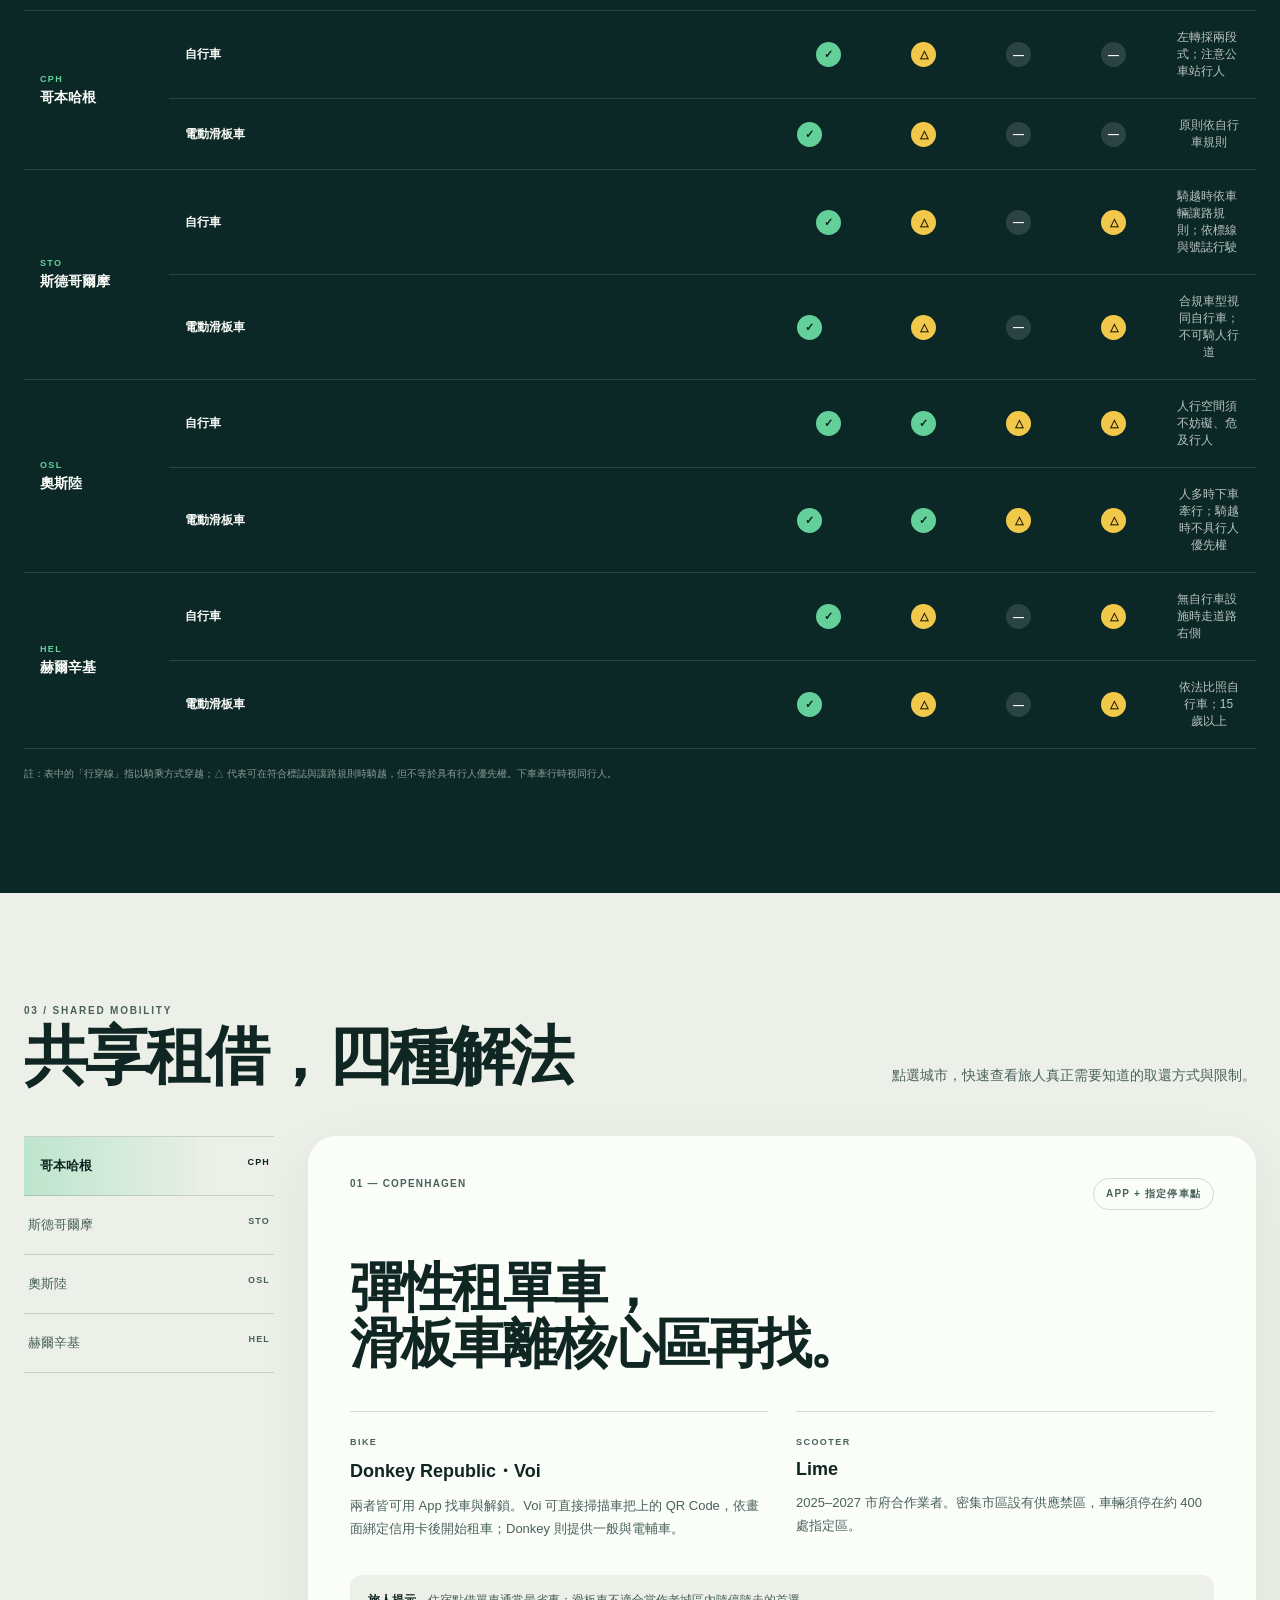
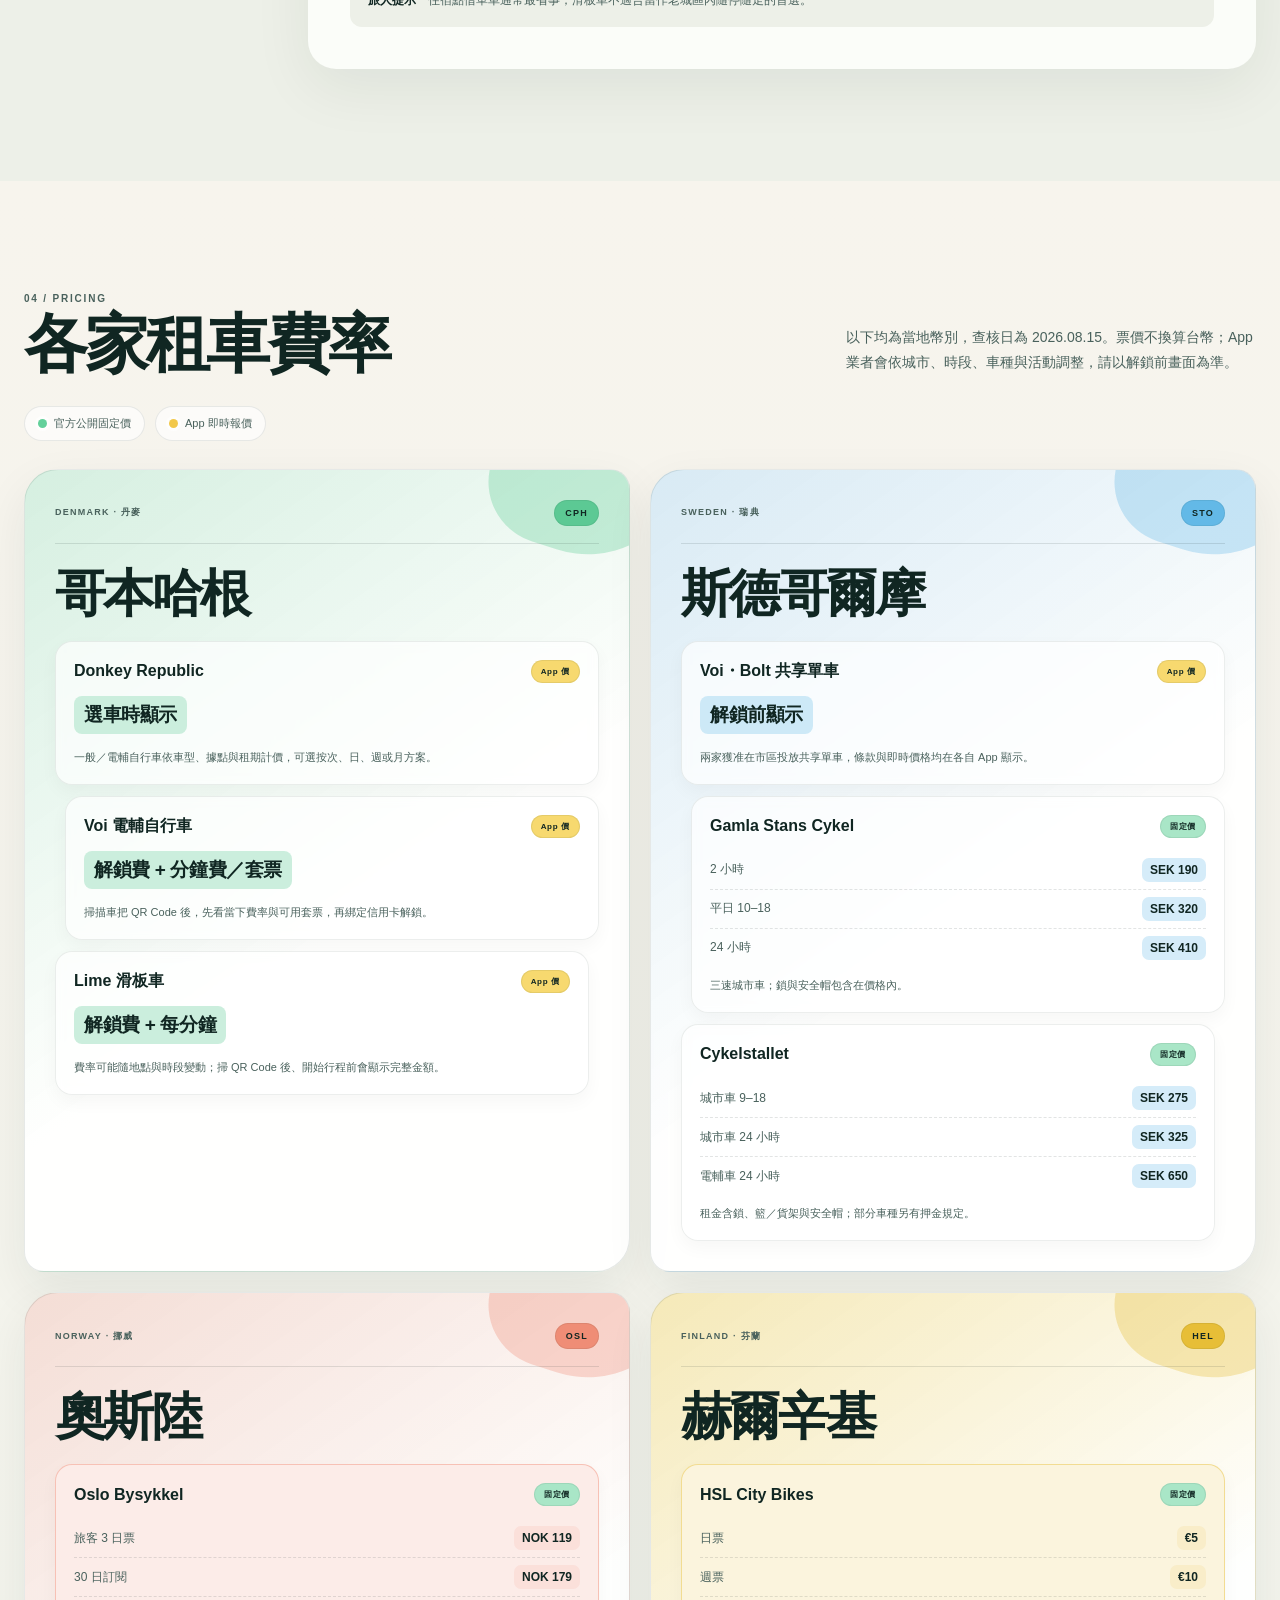
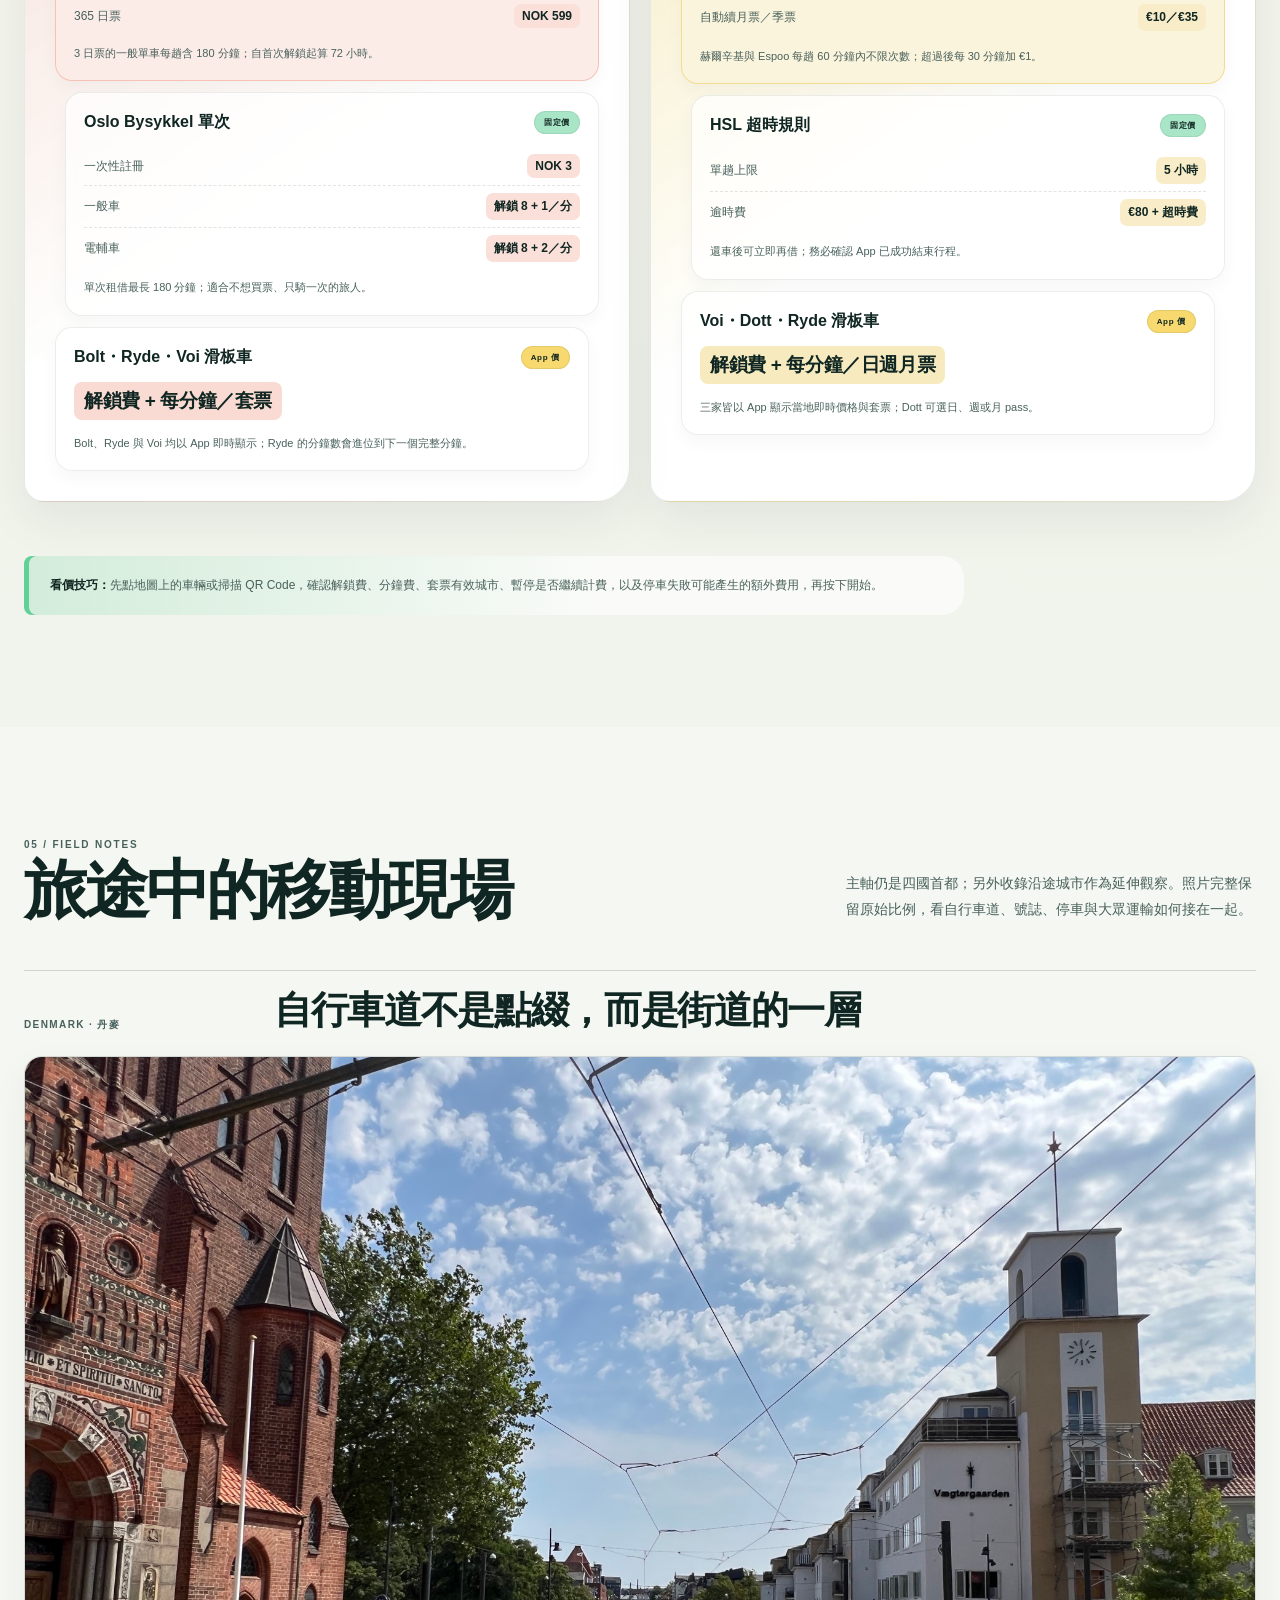
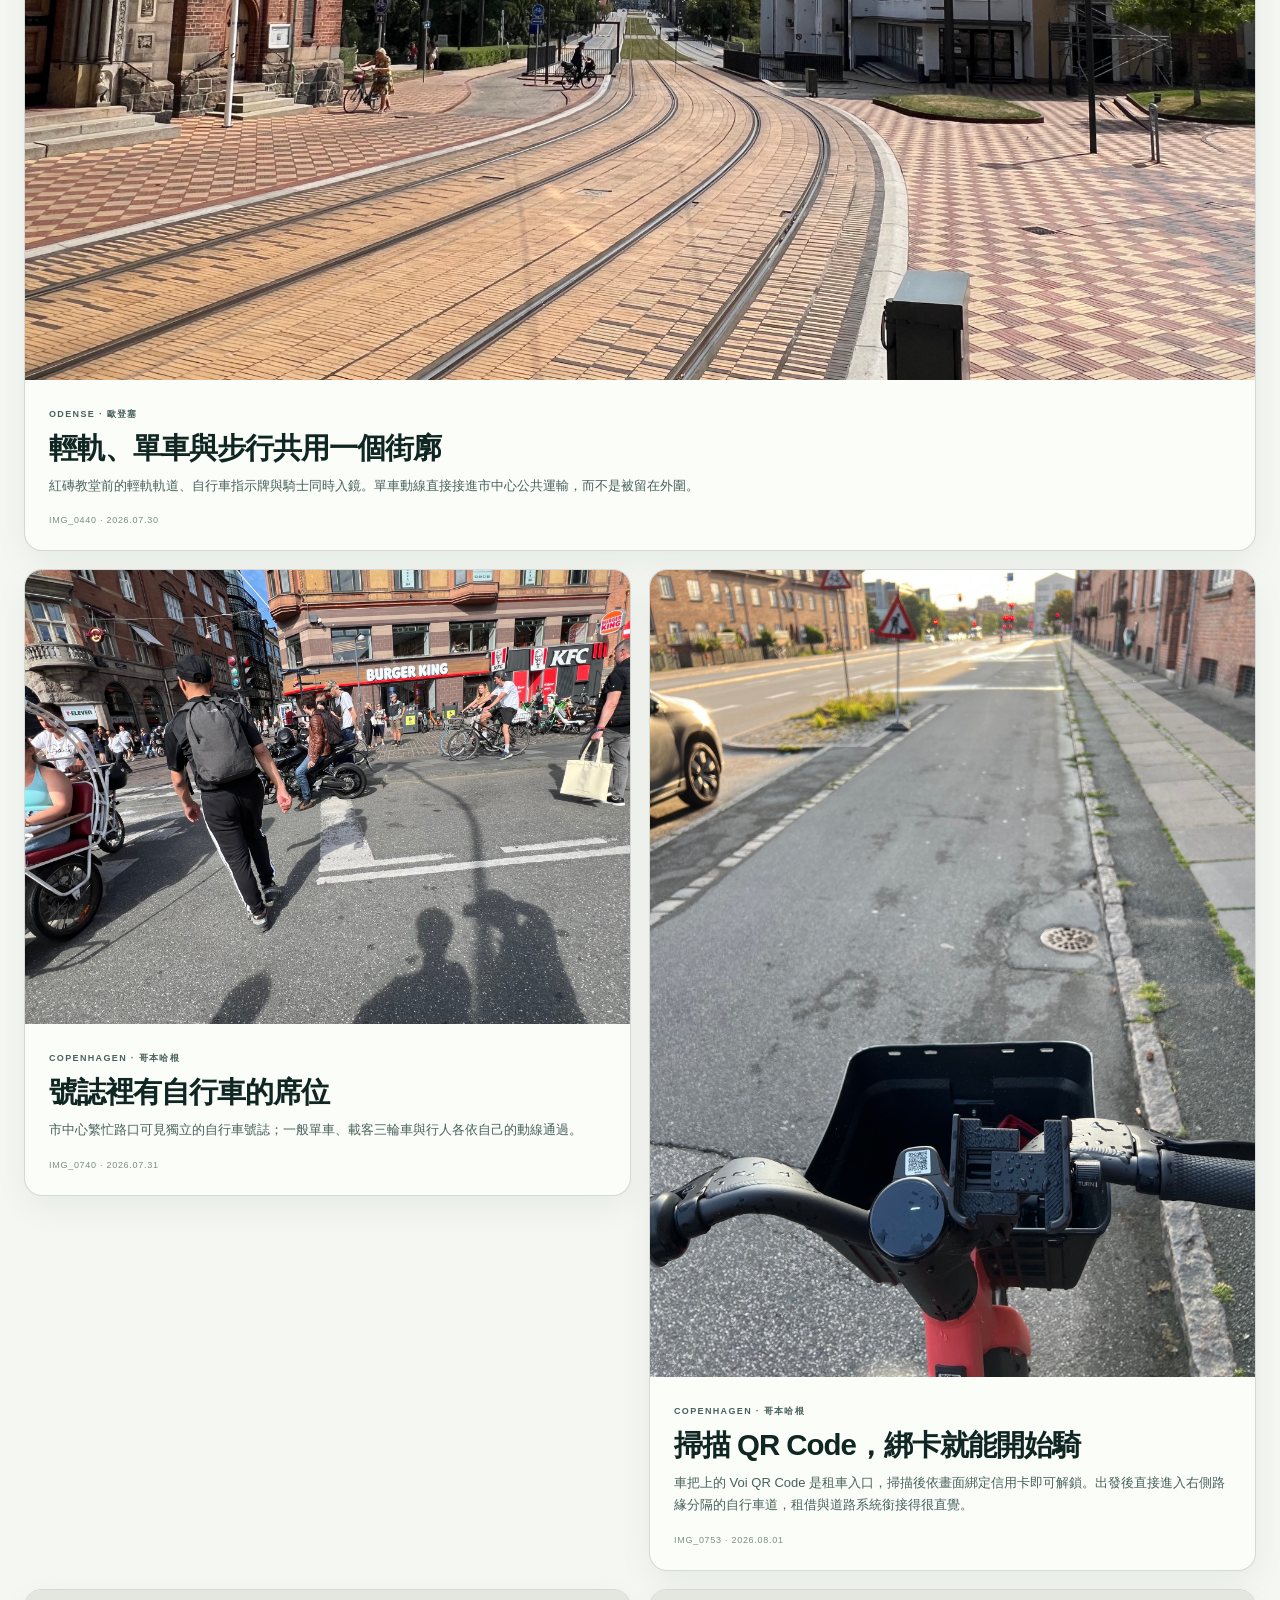
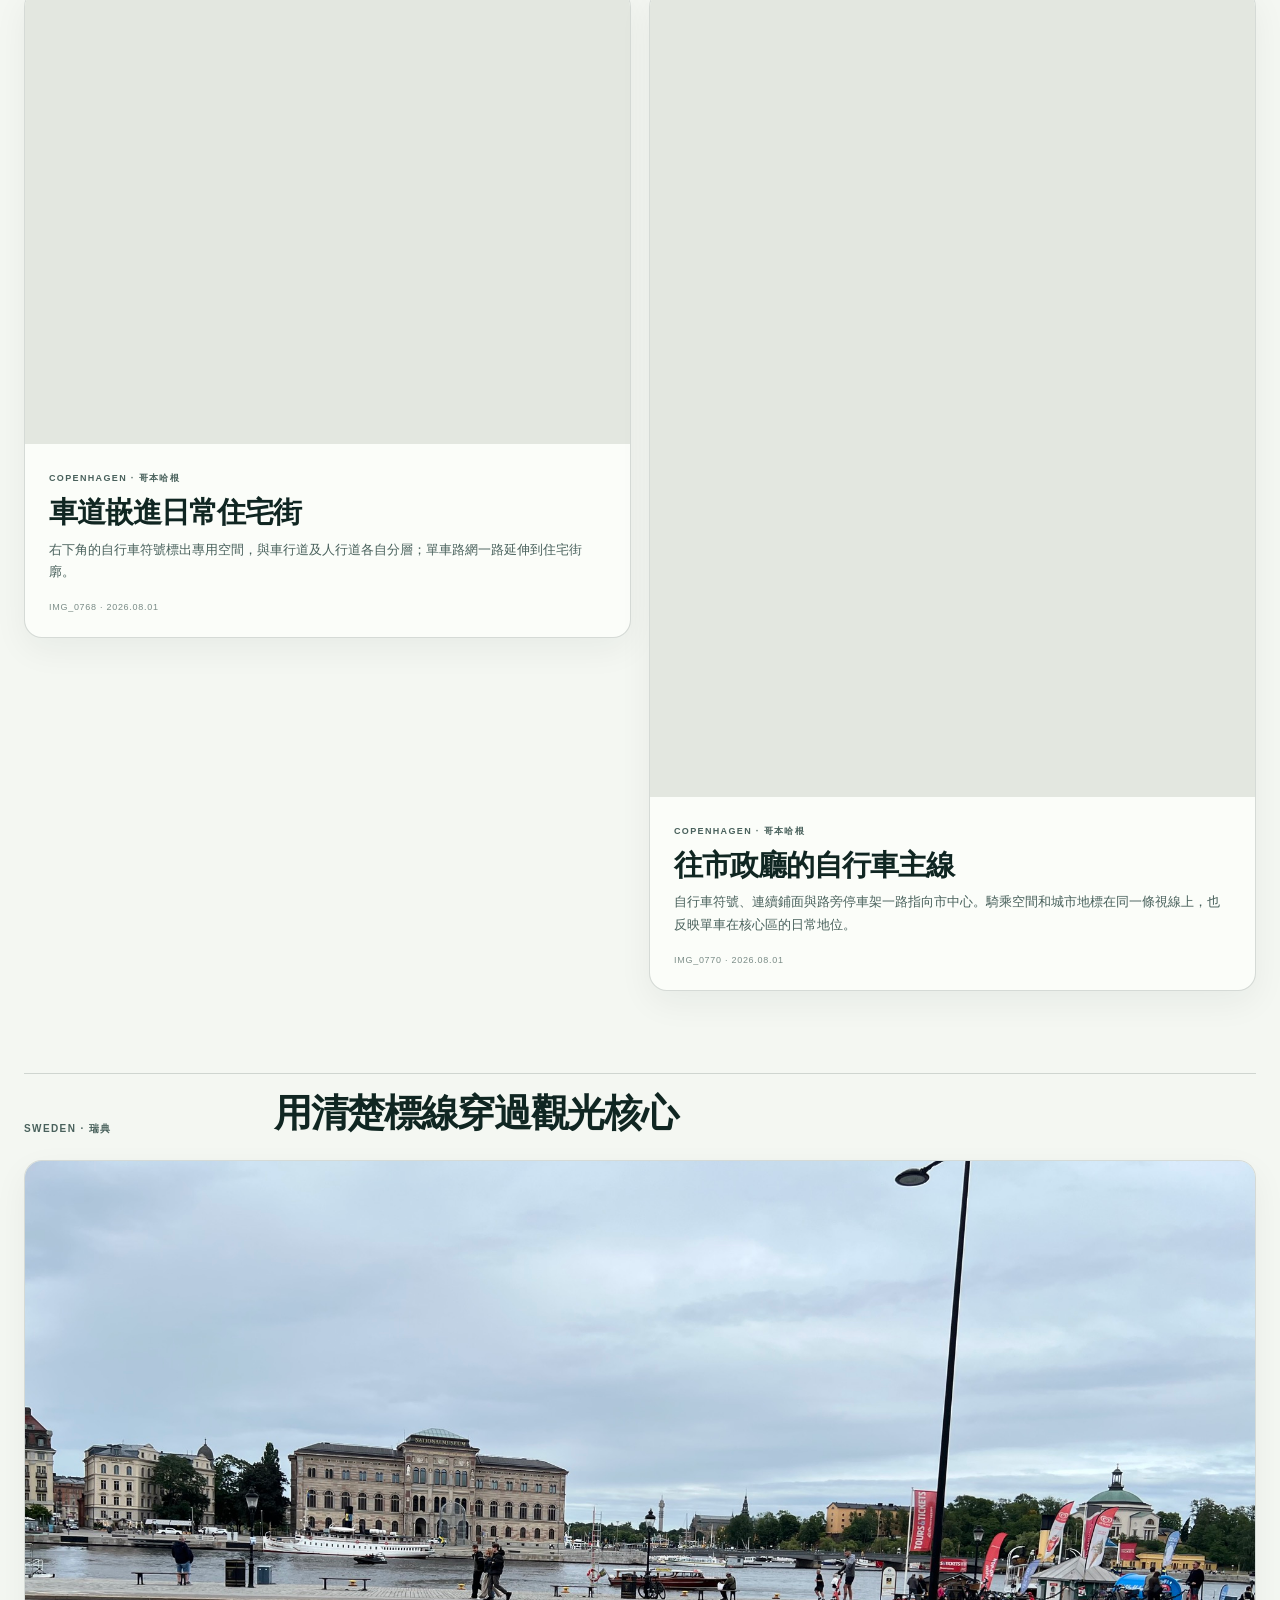
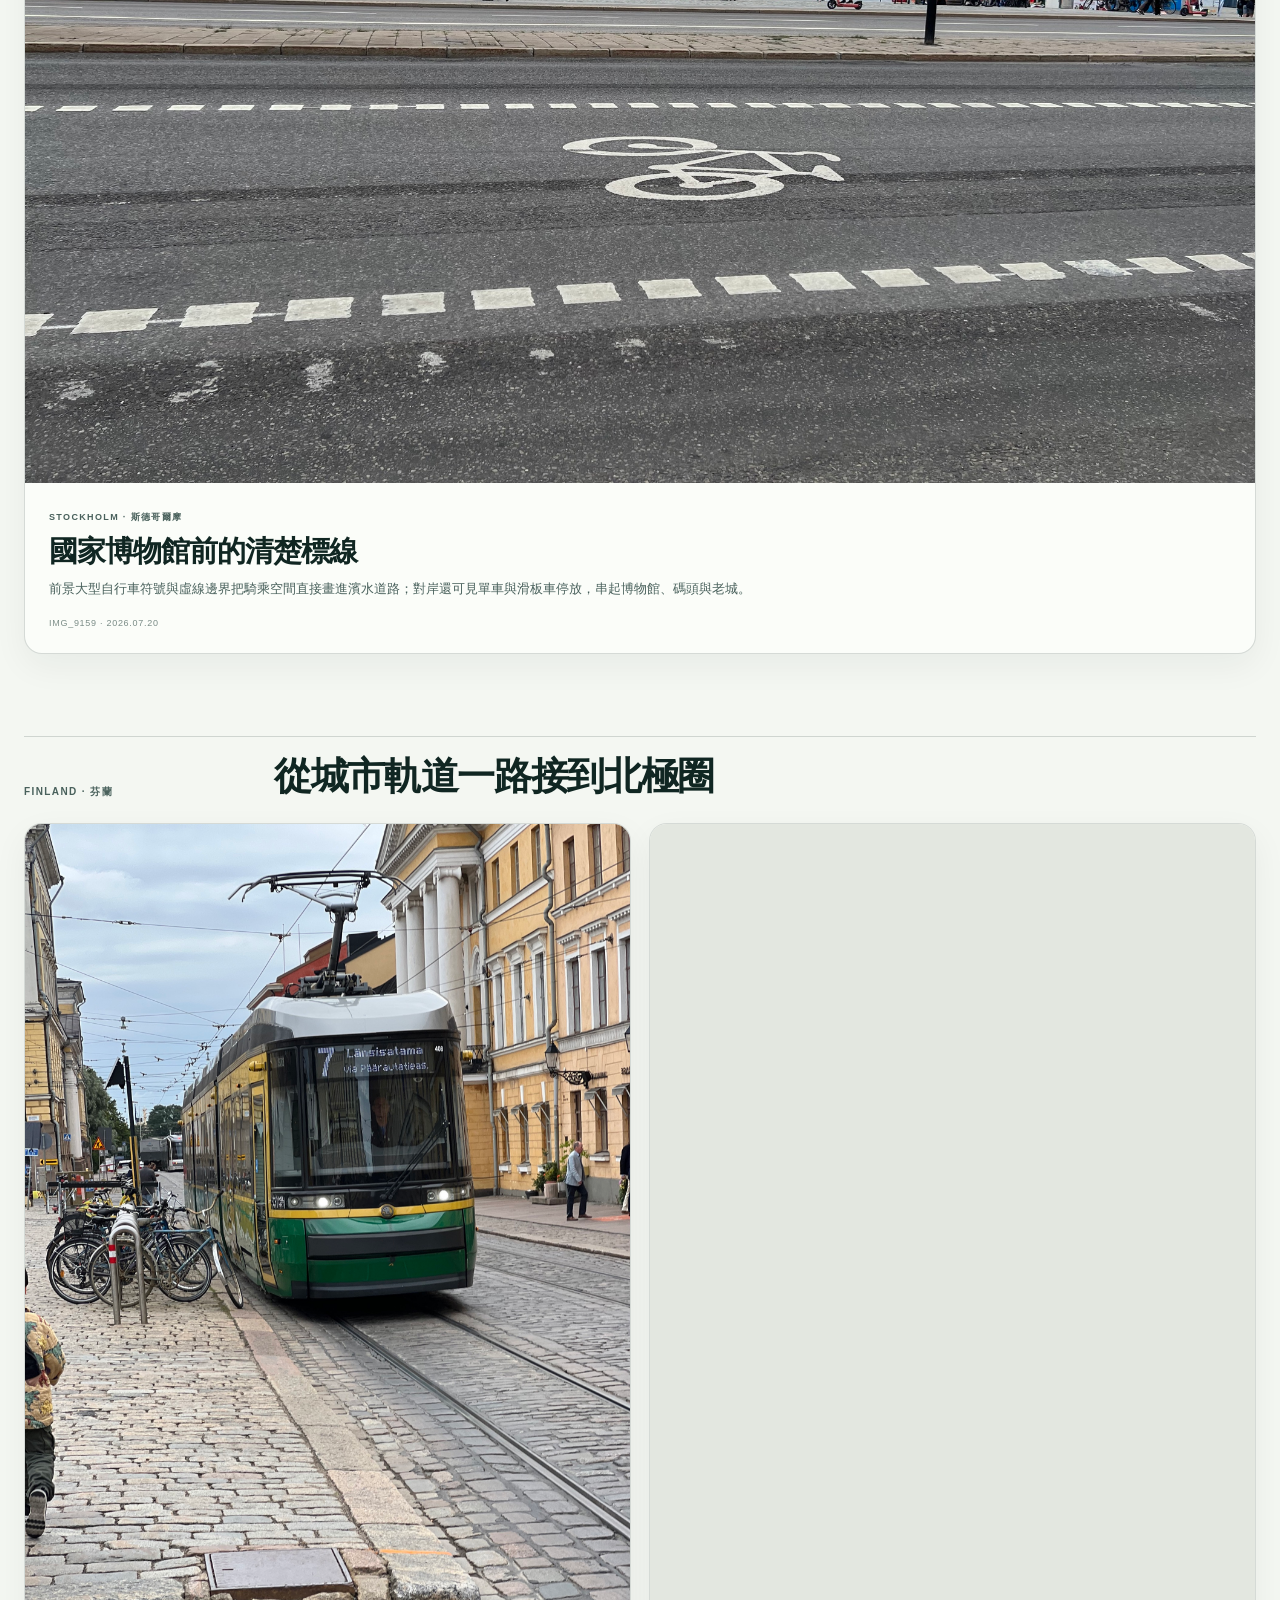
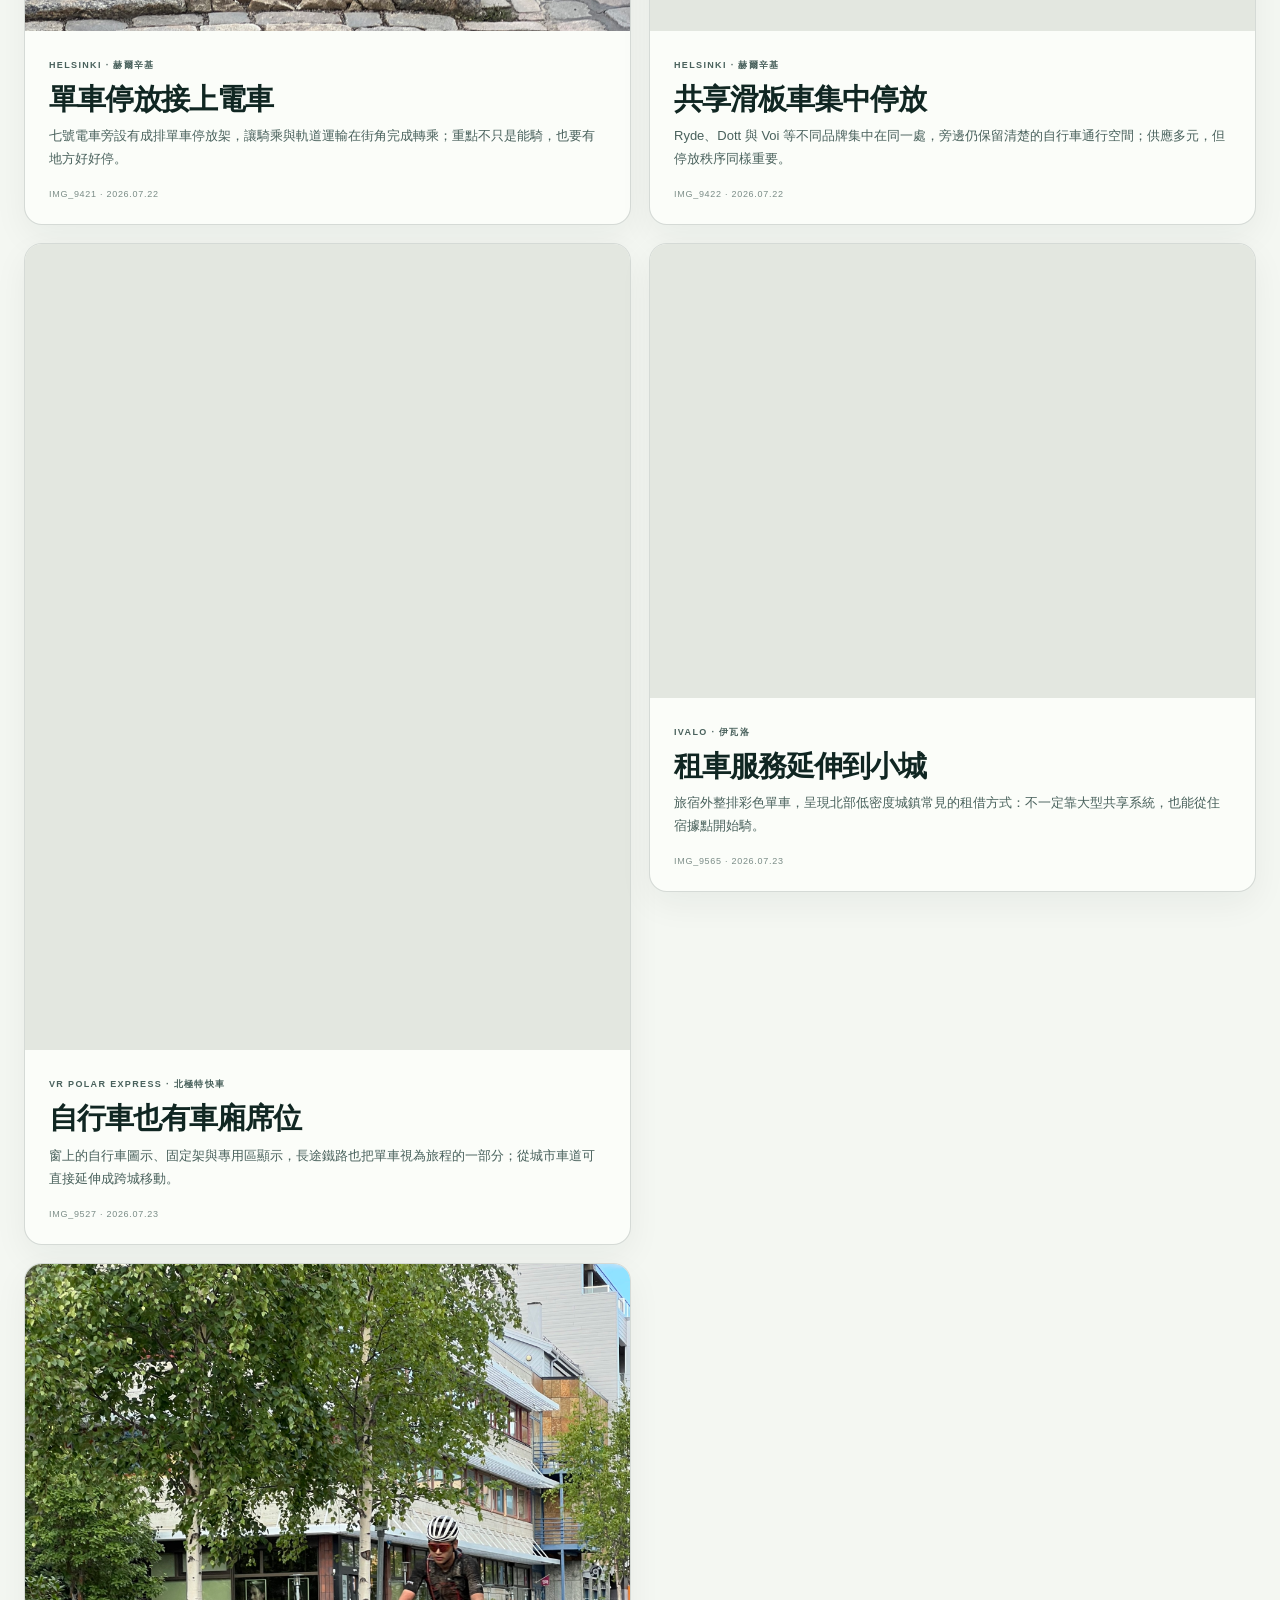
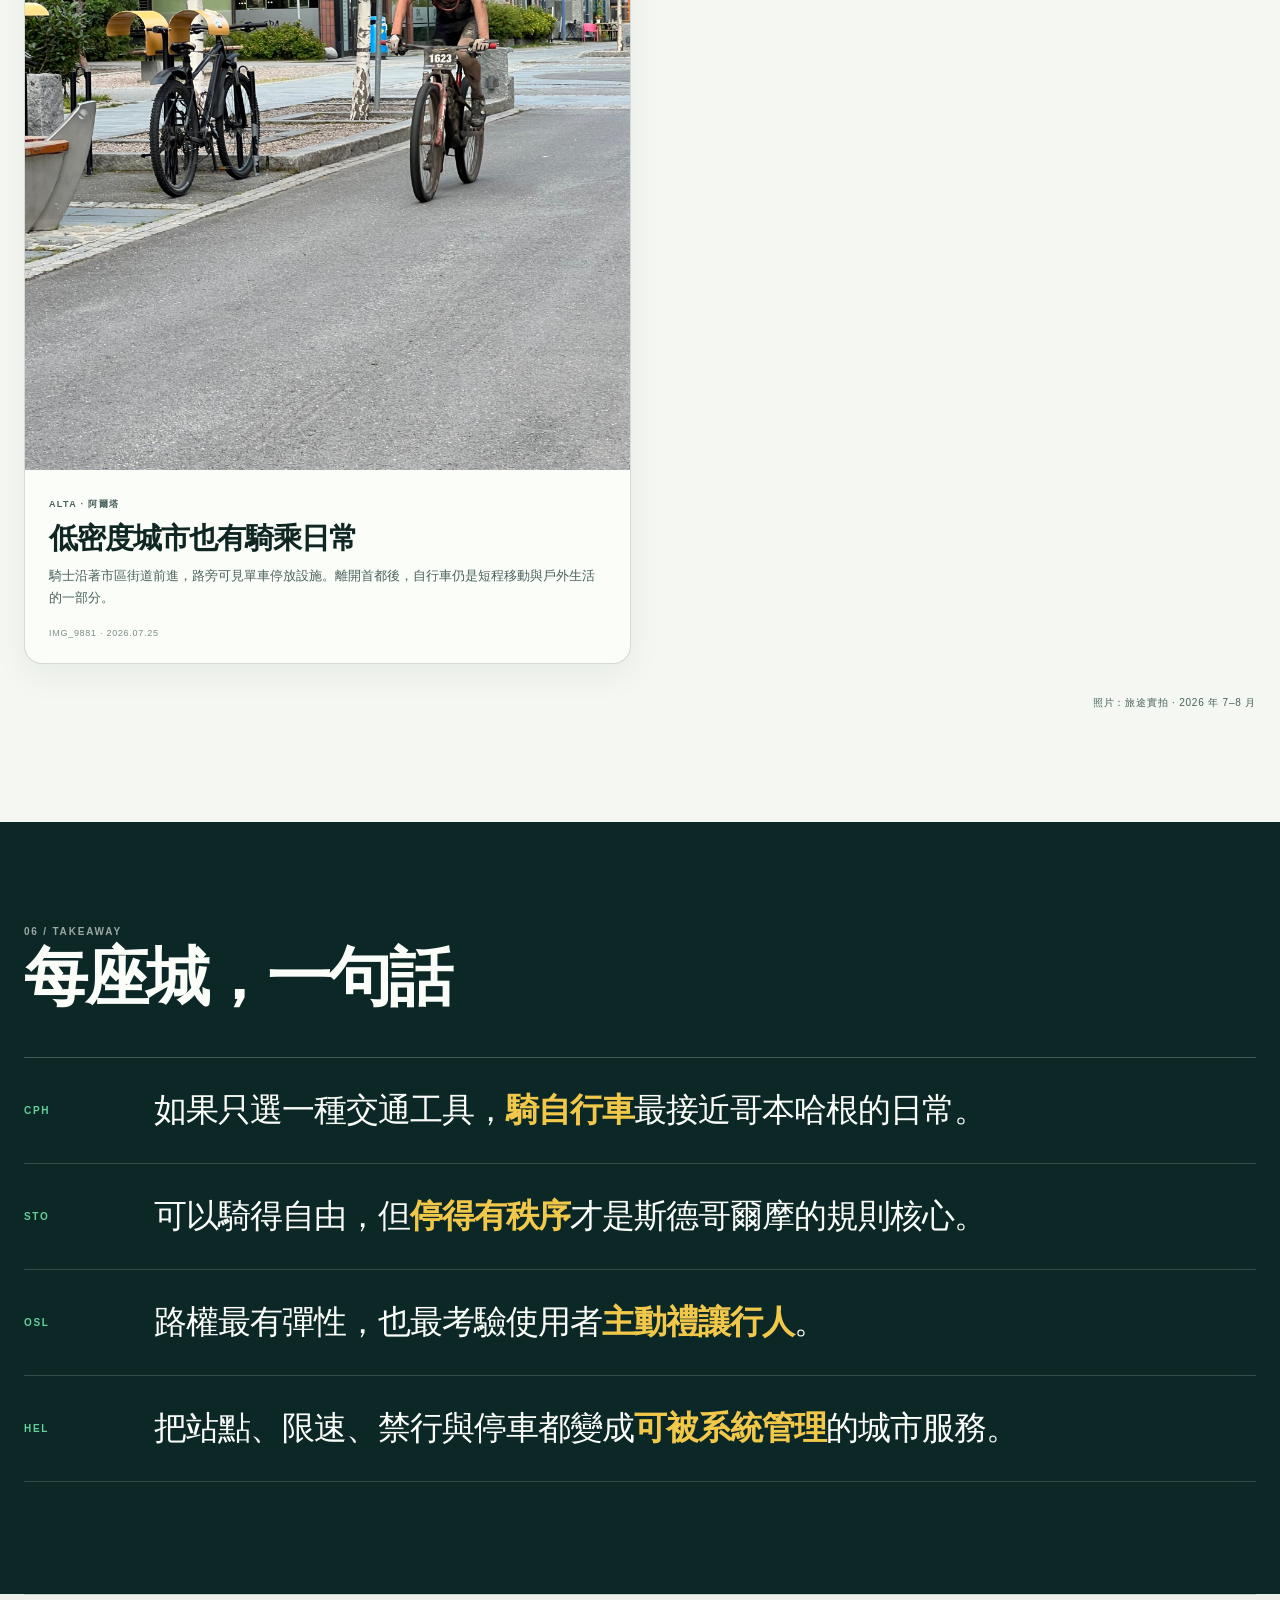
==== commit 5c9043c2: "feat: replace music and add social preview" ====
--- a/mobility/index.html
+++ b/mobility/index.html
@@ -8,6 +8,18 @@
       name="description"
       content="北歐四國交通觀察，聚焦哥本哈根、斯德哥爾摩、奧斯陸與赫爾辛基的自行車、電動滑板車路權與共享租借系統。"
     />
+    <link rel="canonical" href="https://maskywg.github.io/nordic-clean-cities/mobility/" />
+    <meta property="og:type" content="website" />
+    <meta property="og:locale" content="zh_TW" />
+    <meta property="og:site_name" content="Nordic Clean Cities" />
+    <meta property="og:title" content="北歐四國｜四大都市微移動比較" />
+    <meta property="og:description" content="比較哥本哈根、斯德哥爾摩、奧斯陸與赫爾辛基的自行車道、電動滑板車路權、共享租借與費率。" />
+    <meta property="og:url" content="https://maskywg.github.io/nordic-clean-cities/mobility/" />
+    <meta property="og:image" content="https://maskywg.github.io/nordic-clean-cities/mobility/images/facebook-preview.jpg" />
+    <meta property="og:image:width" content="1200" />
+    <meta property="og:image:height" content="630" />
+    <meta property="og:image:alt" content="北歐四國四大都市移動比較：自行車、滑板車與城市車道" />
+    <meta name="twitter:card" content="summary_large_image" />
     <title>北歐四國｜四大都市微移動比較</title>
     <link rel="stylesheet" href="styles.css" />
     <script src="script.js" defer></script>
@@ -542,7 +554,7 @@
       <a href="#top">回到頂端 ↑</a>
     </footer>
 
-    <audio id="background-music" src="audio/cycling-theme.m4a" autoplay loop preload="metadata"></audio>
+    <audio id="background-music" src="audio/nordic-bicycle-flow.mp3" autoplay loop preload="metadata"></audio>
     <button class="music-toggle" type="button" aria-controls="background-music" aria-pressed="false" title="播放背景音樂">
       <span class="music-bars" aria-hidden="true"><i></i><i></i><i></i></span>
       <span class="music-label">播放音樂</span>
--- a/mobility/styles.css
+++ b/mobility/styles.css
@@ -243,6 +243,9 @@
 .music-toggle.is-playing .music-bars i { animation: music-wave .7s ease-in-out infinite alternate; }
 .music-toggle.is-playing .music-bars i:nth-child(2) { animation-delay: -.42s; }
 .music-toggle.is-playing .music-bars i:nth-child(3) { animation-delay: -.18s; }
+.music-toggle.is-playing .music-bars { align-items: center; }
+.music-toggle.is-playing .music-bars i:first-child { width: 10px; height: 10px; background: var(--coral); animation: none; }
+.music-toggle.is-playing .music-bars i:nth-child(2), .music-toggle.is-playing .music-bars i:nth-child(3) { display: none; }
 @keyframes music-wave { from { height: 4px; } to { height: 15px; } }
 
 .reveal { opacity: 0; transform: translateY(18px); transition: opacity .6s ease, transform .6s ease; }
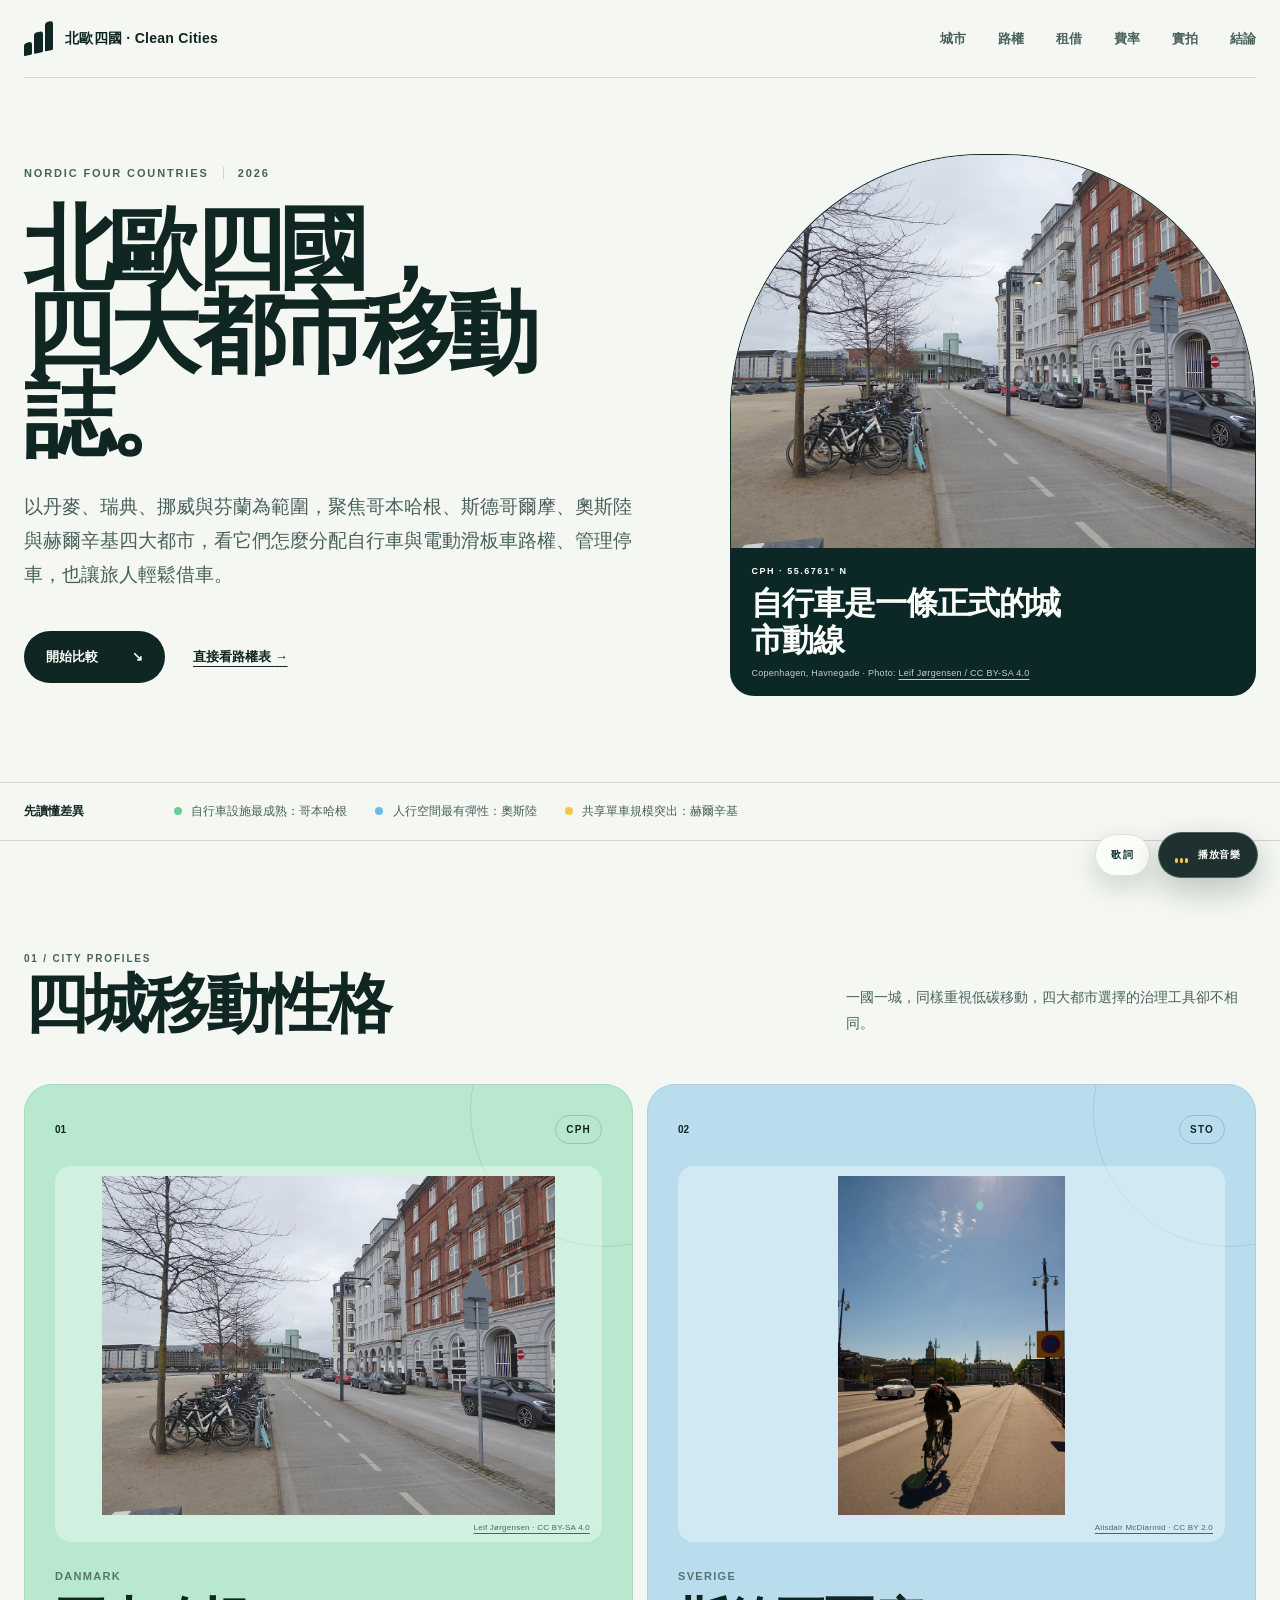
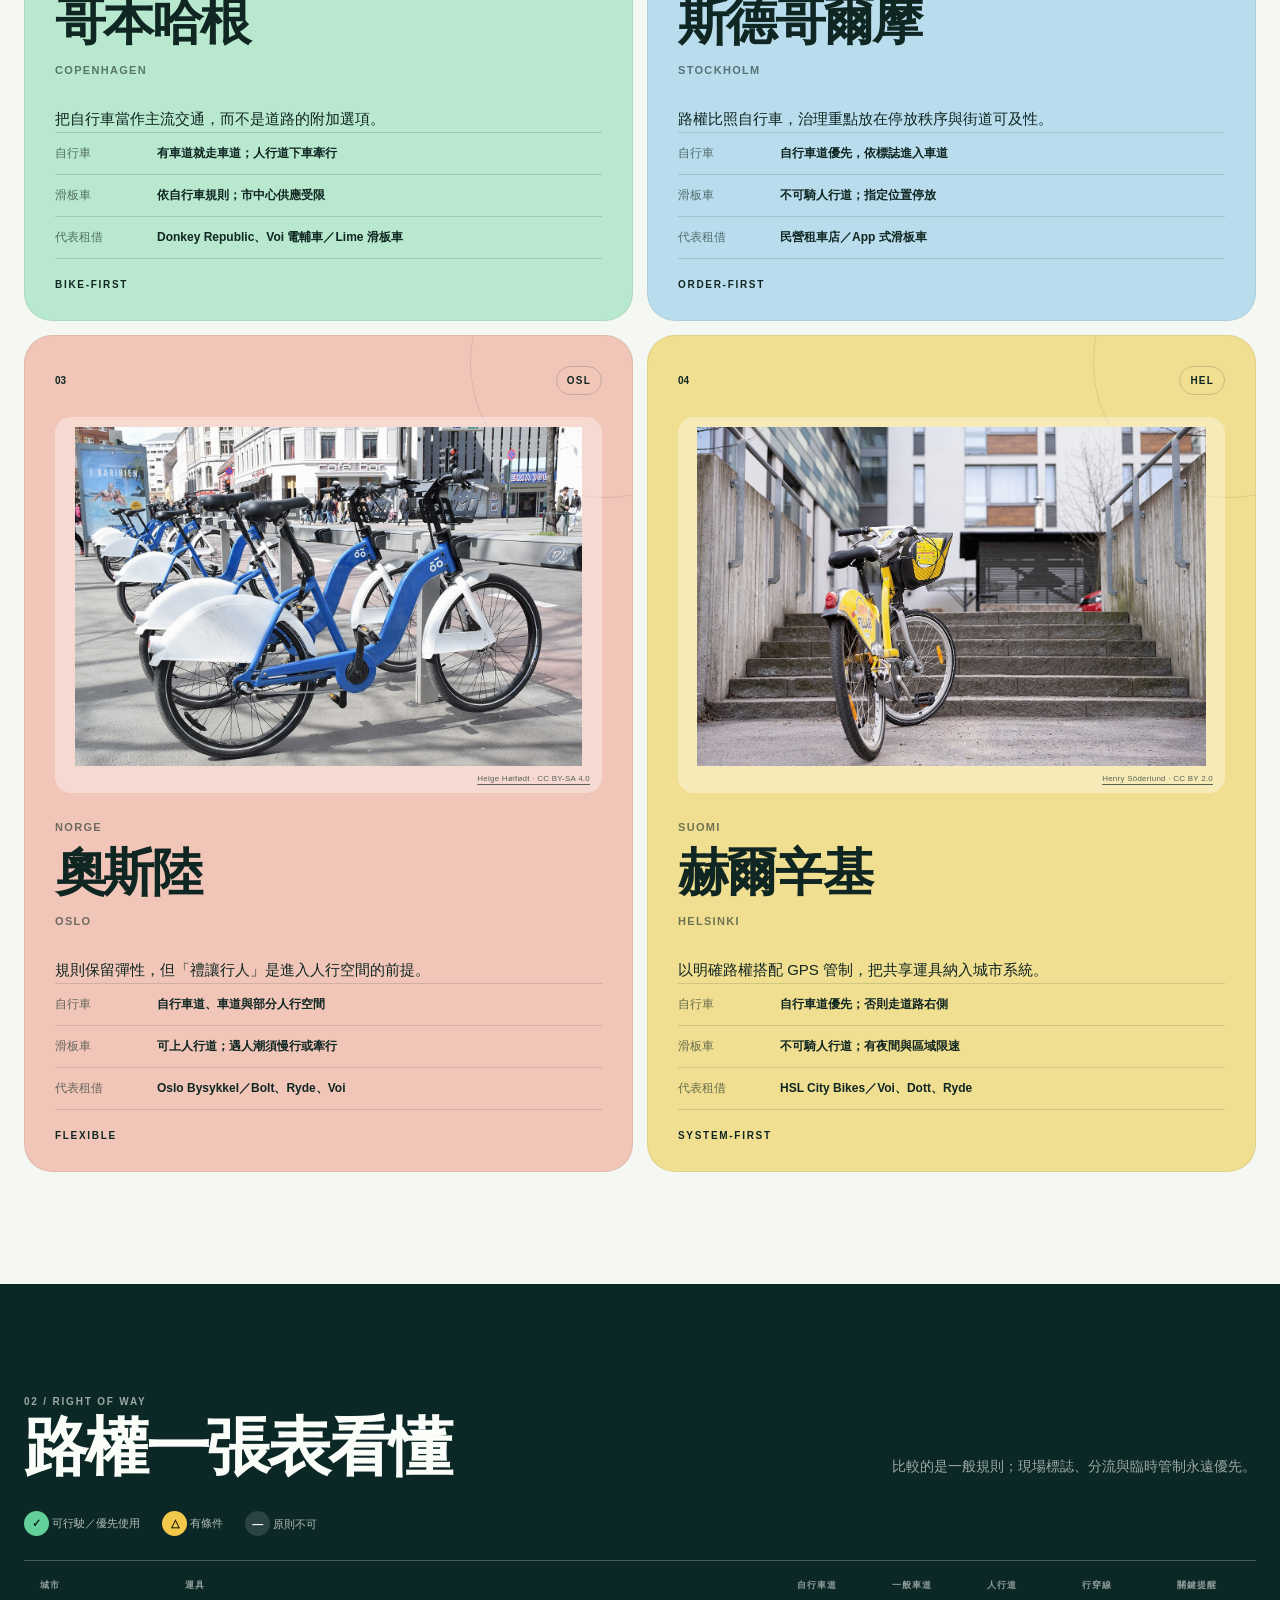
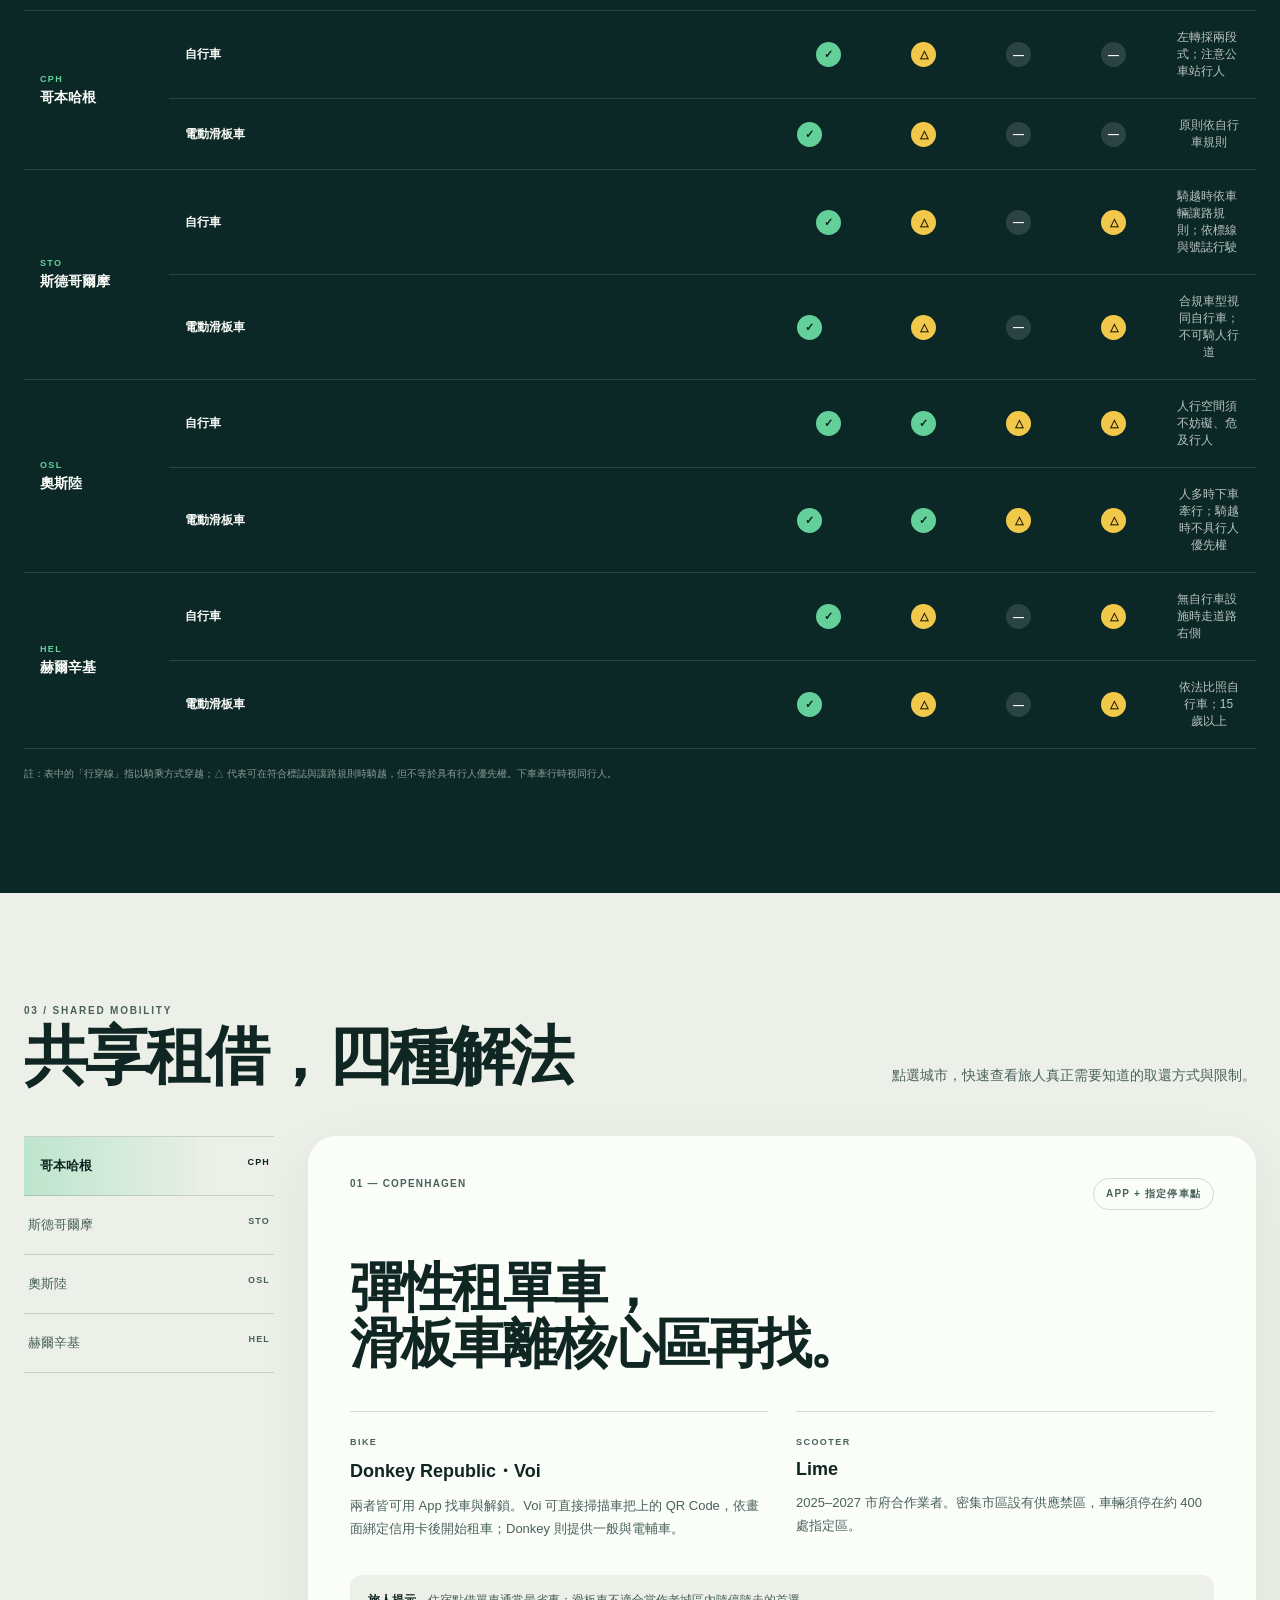
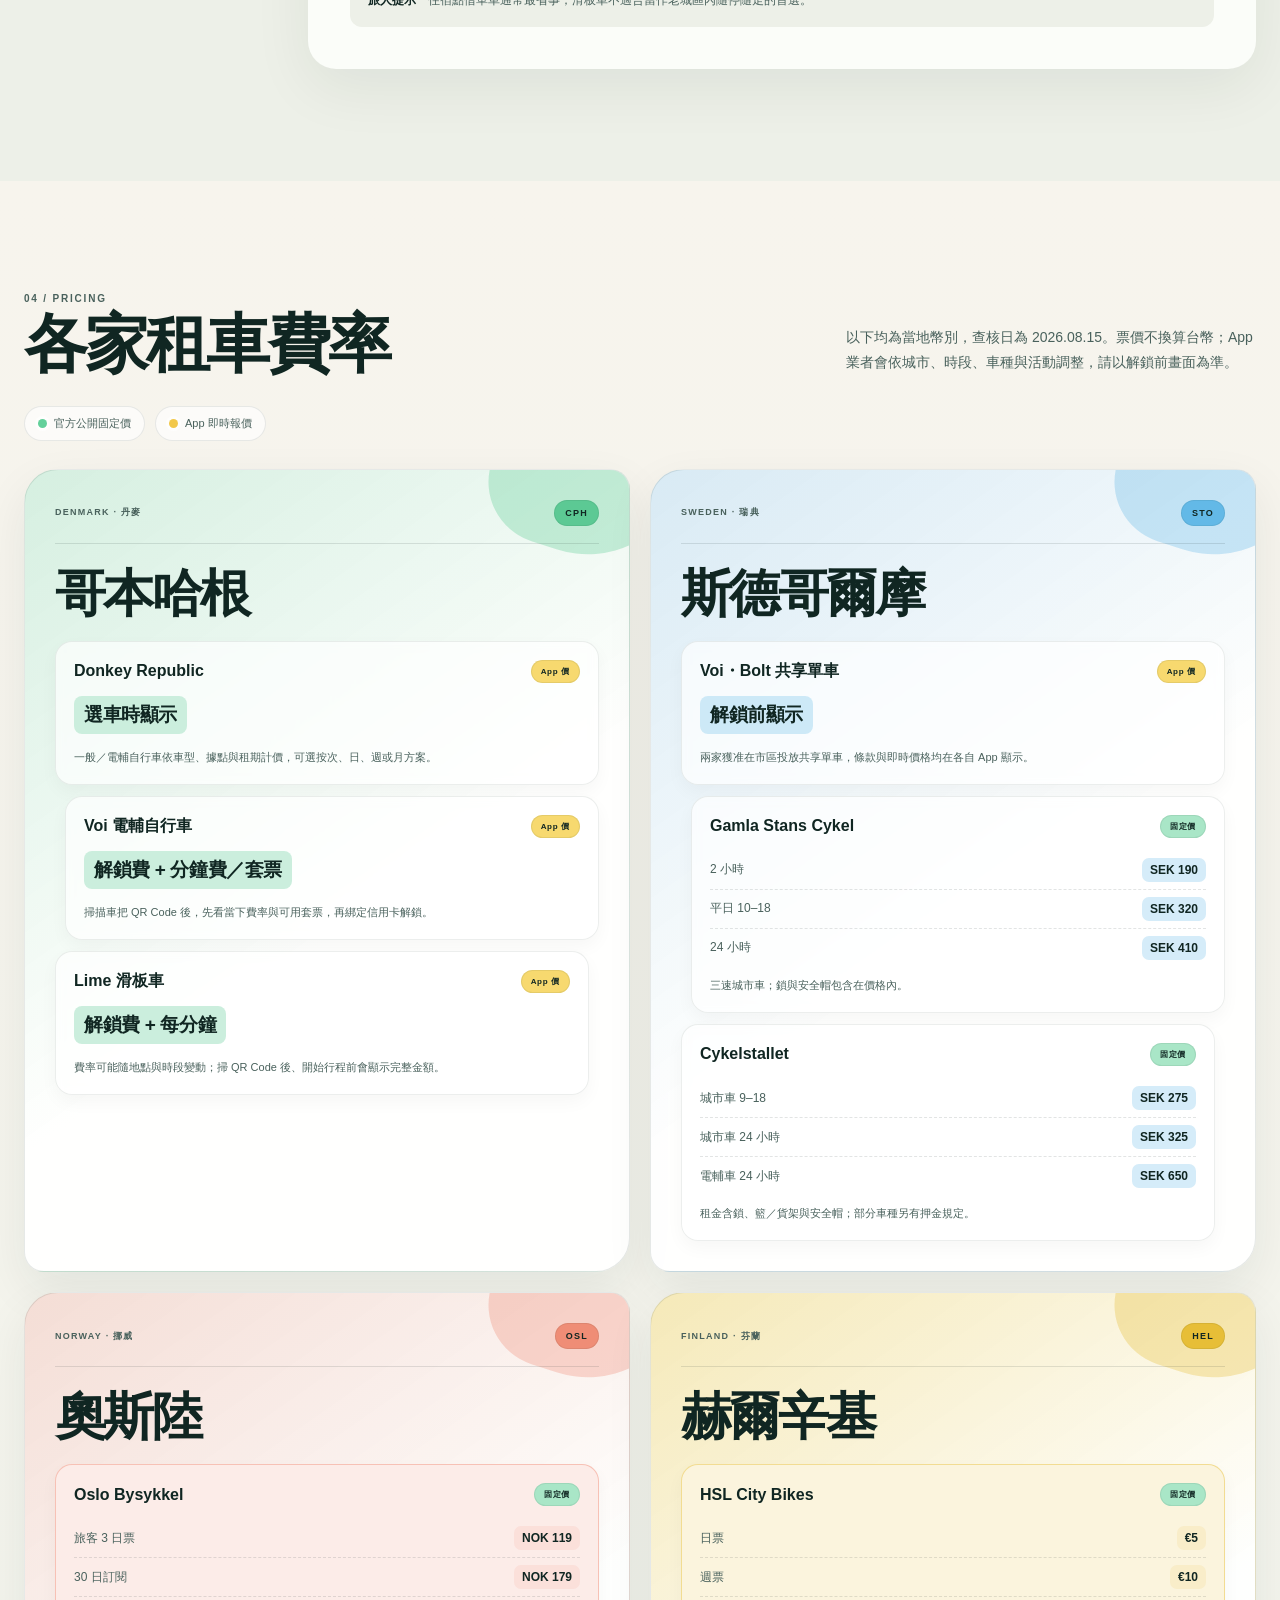
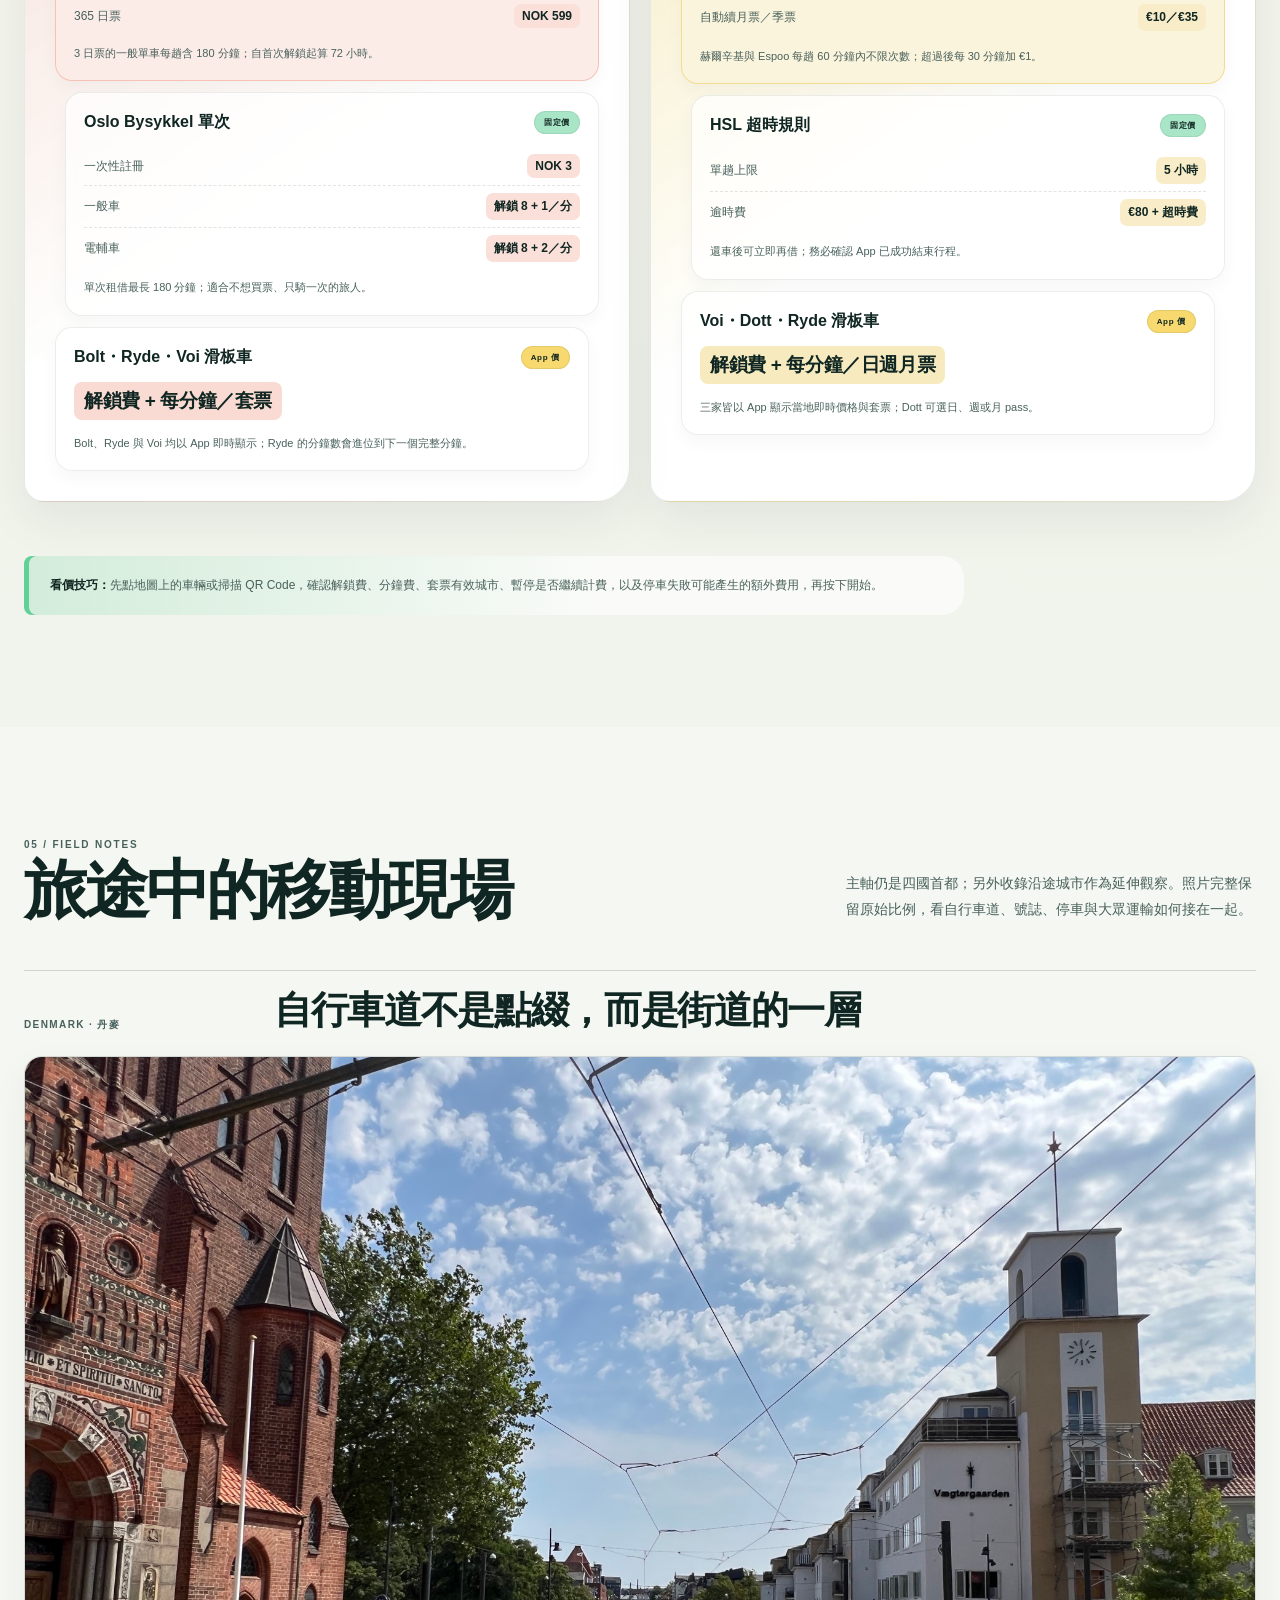
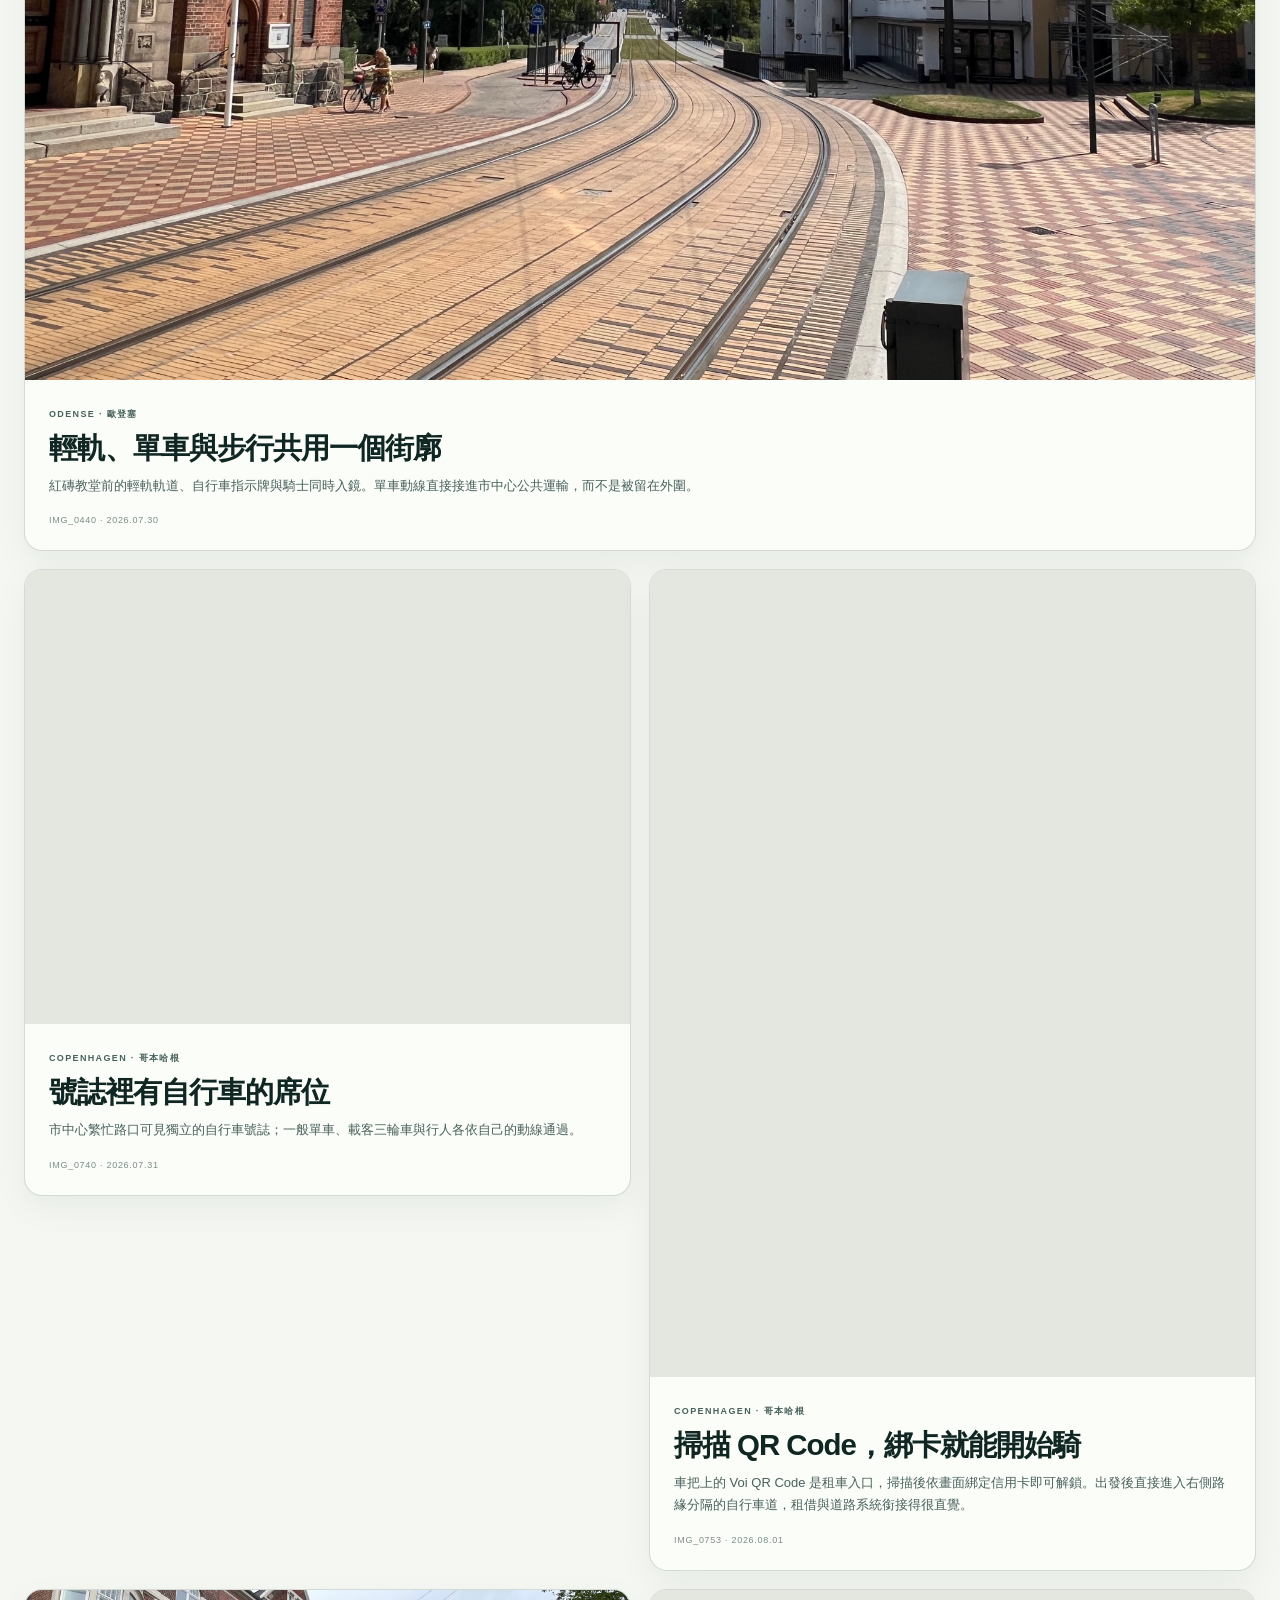
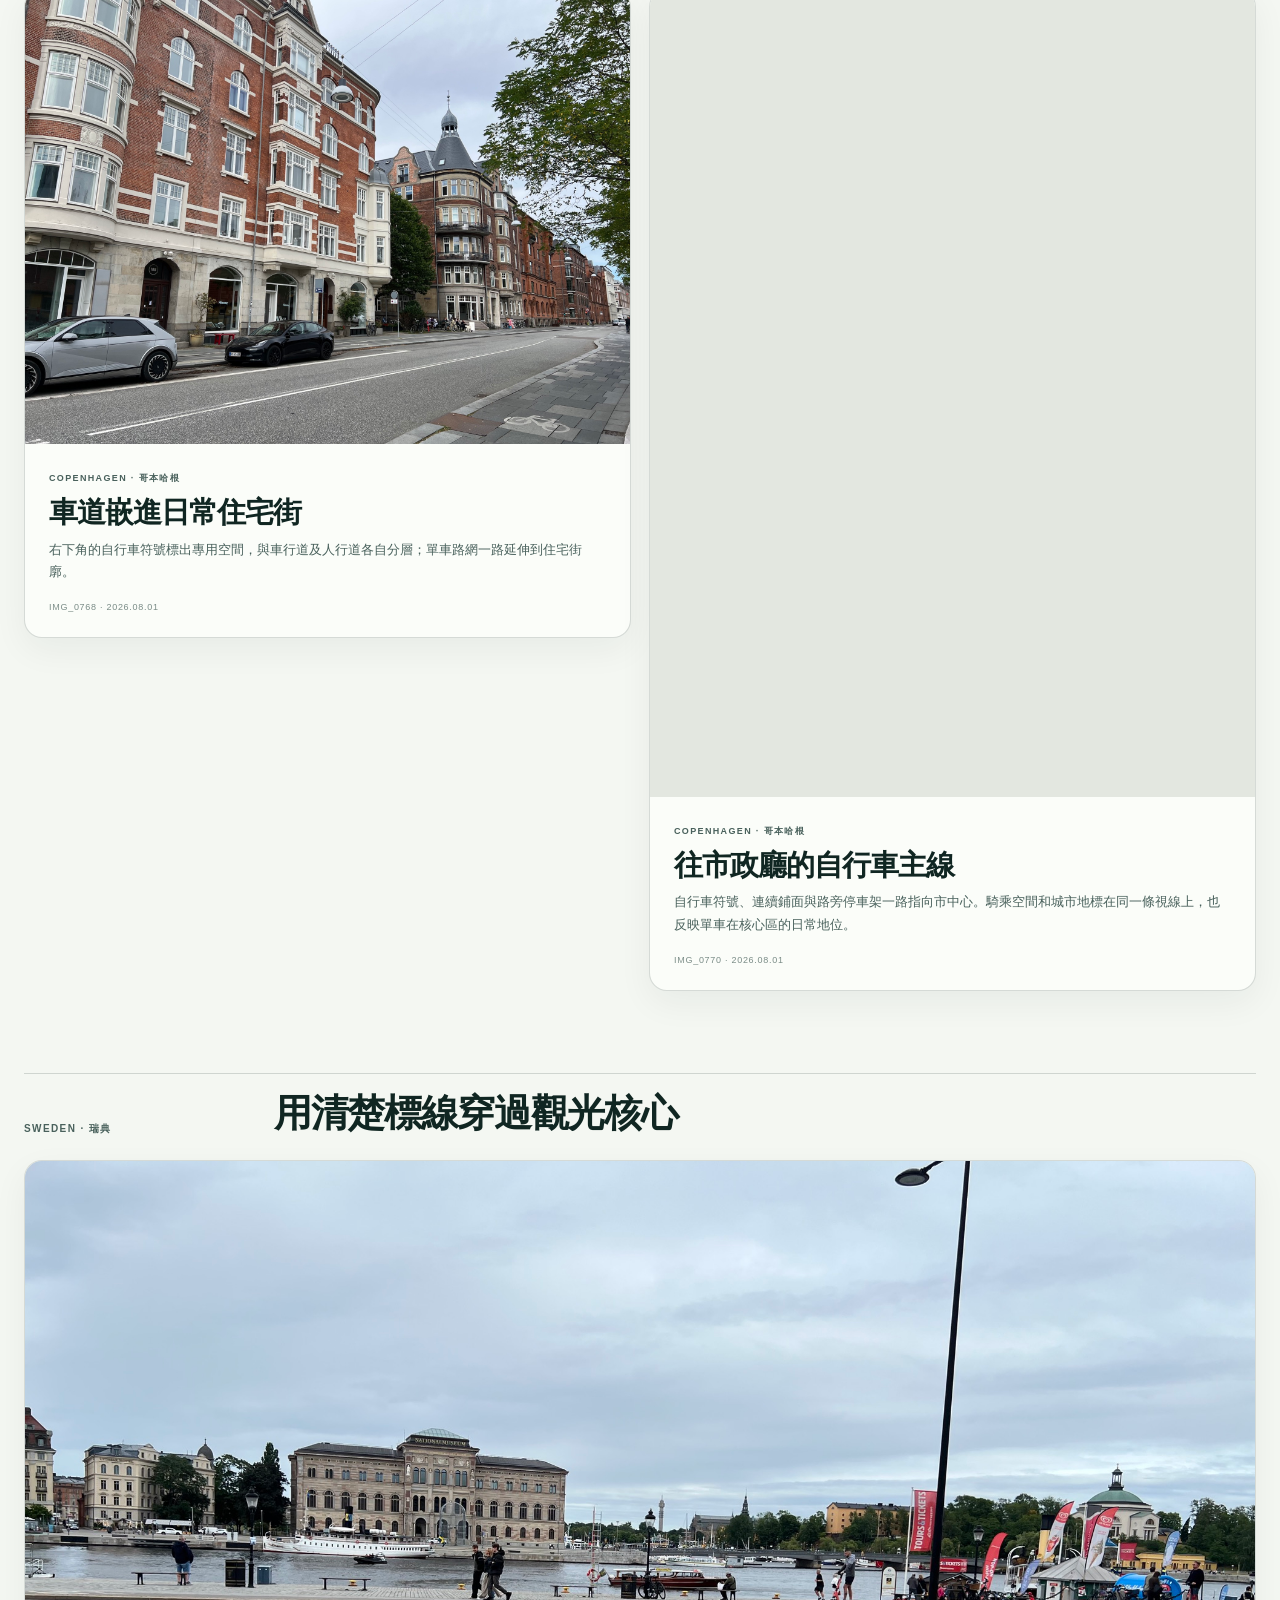
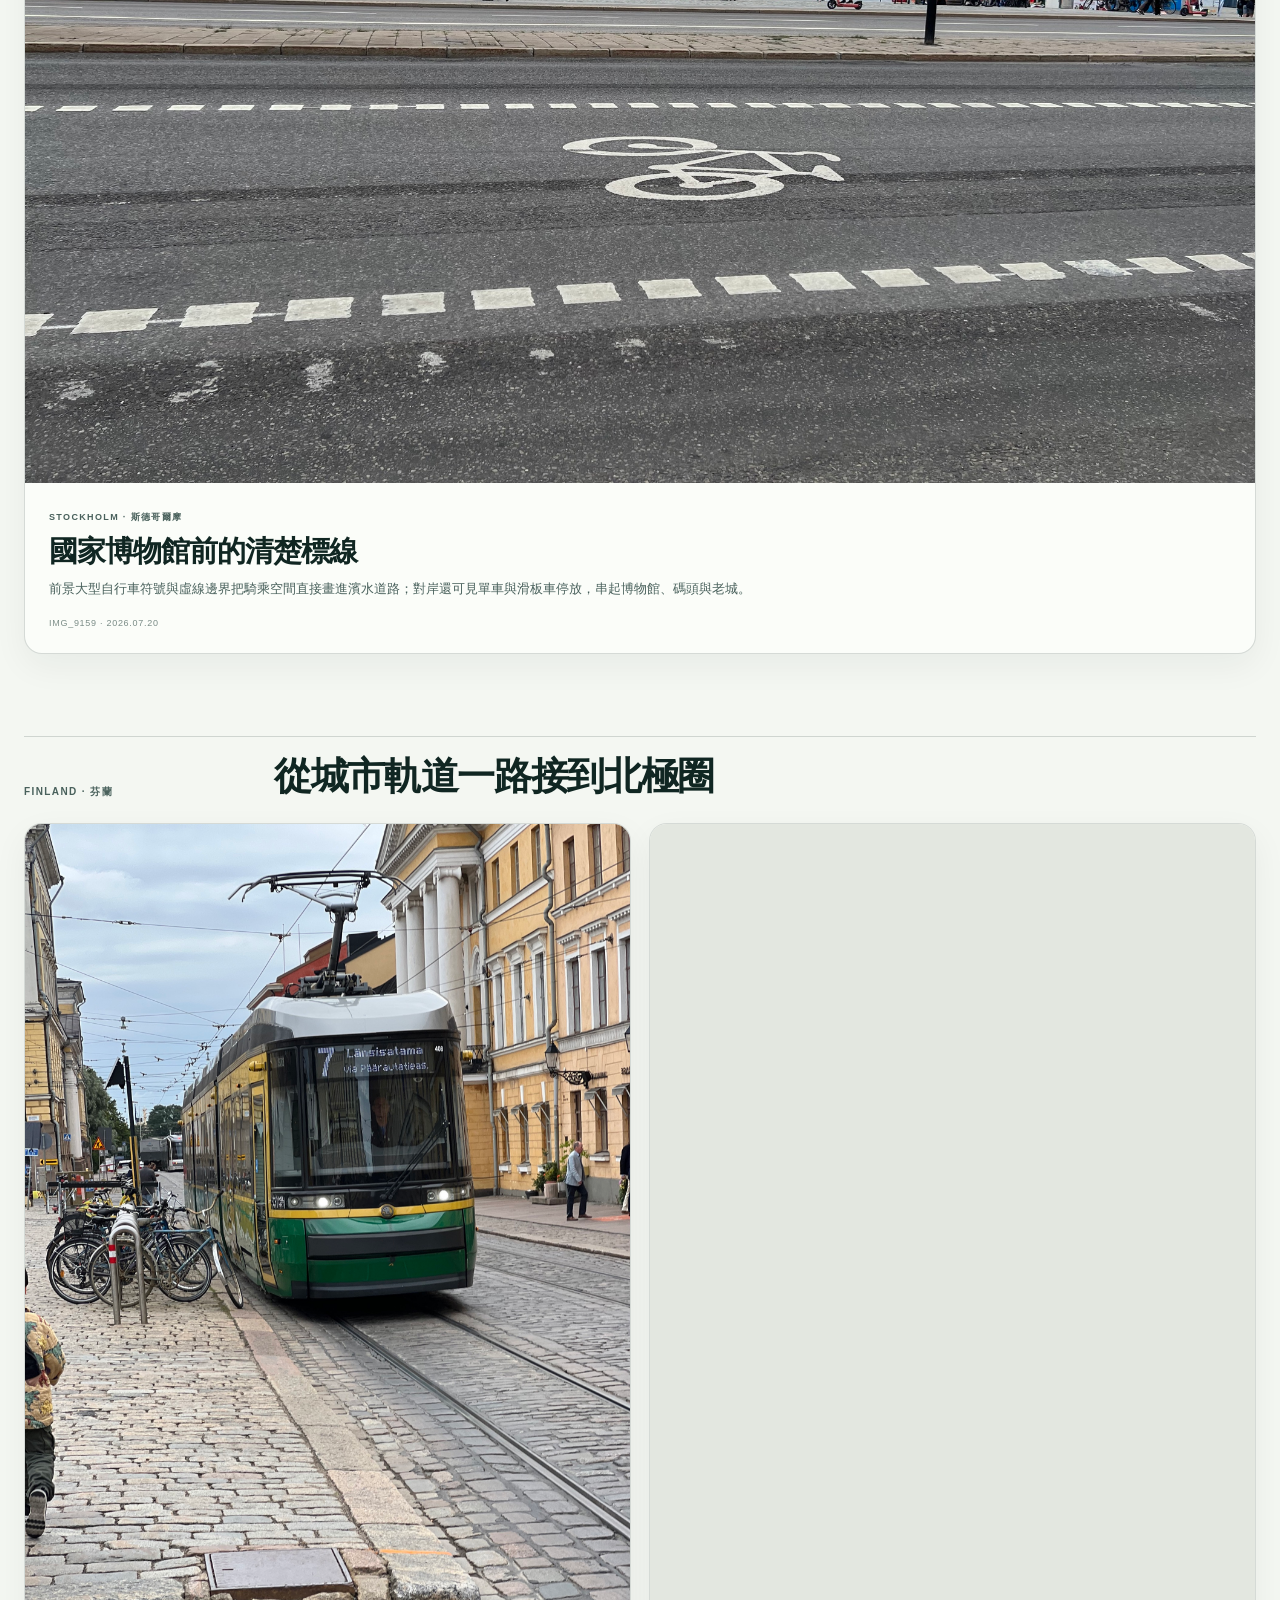
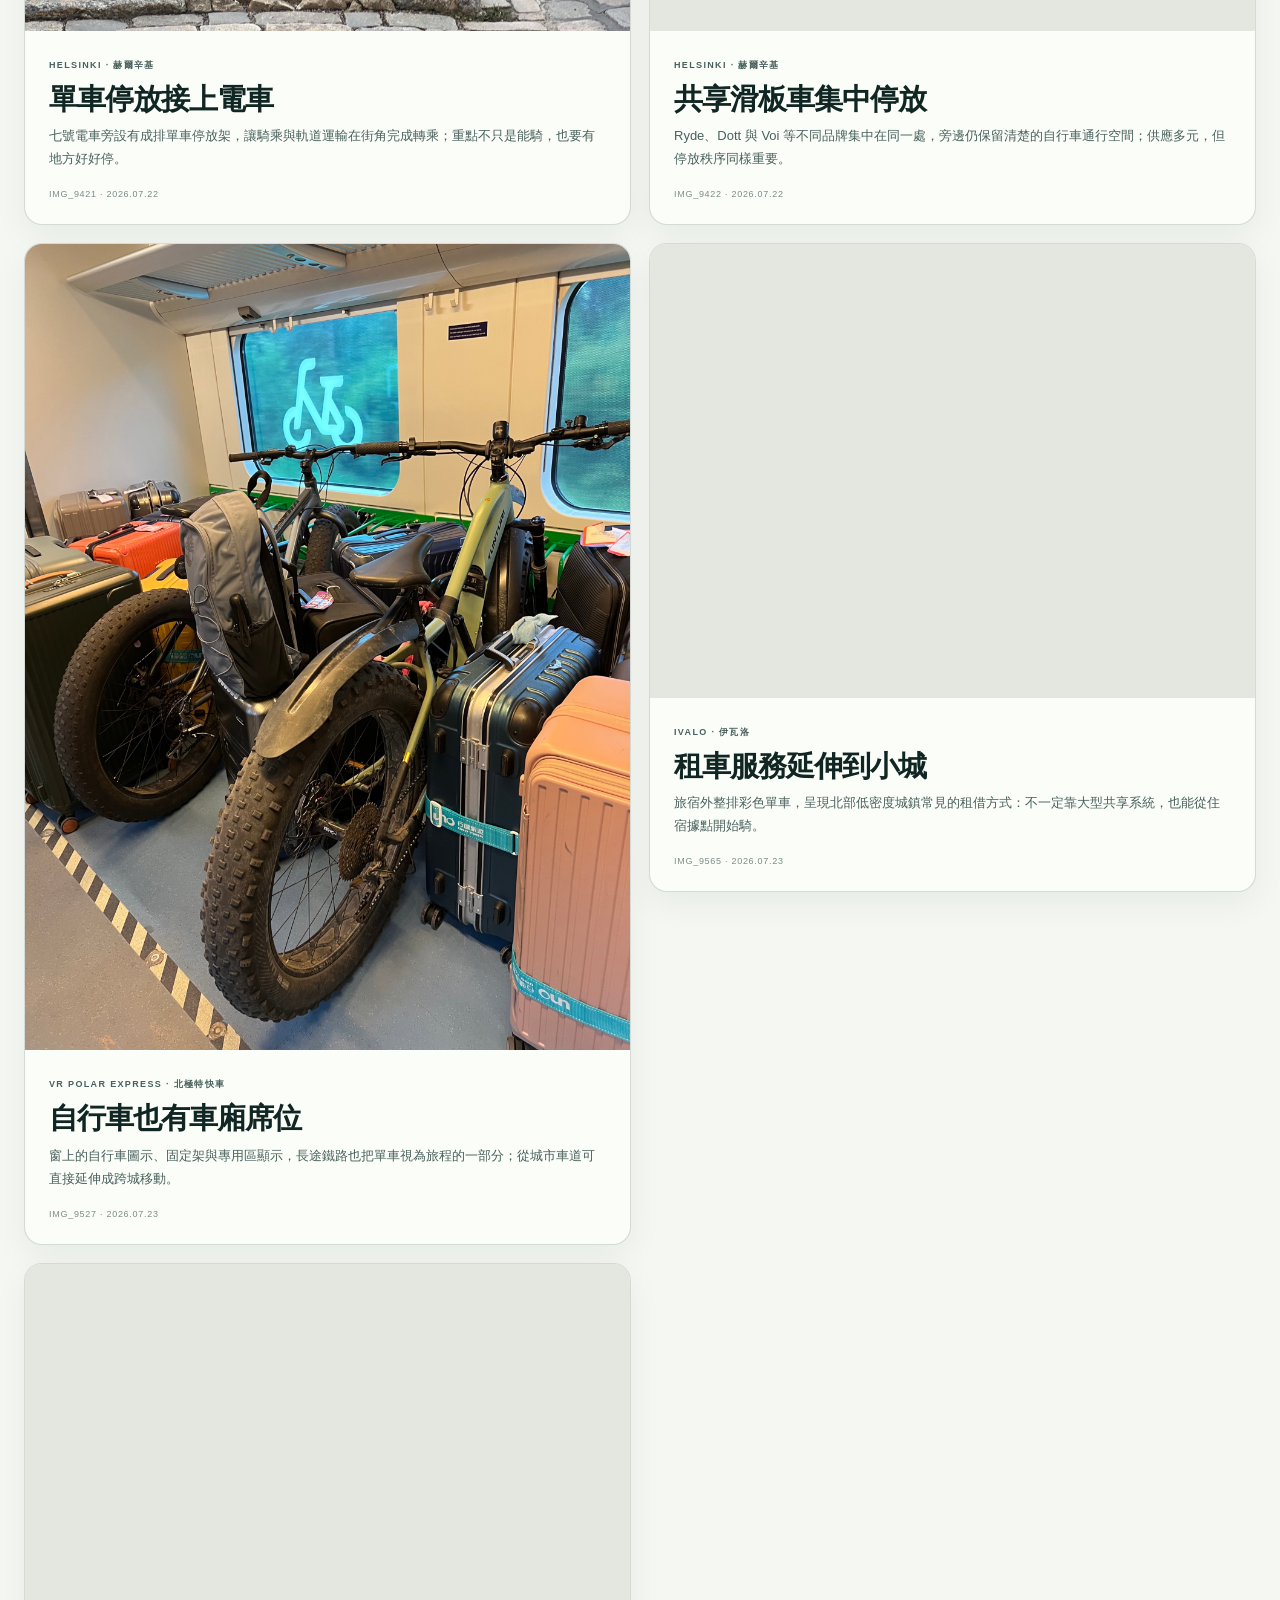
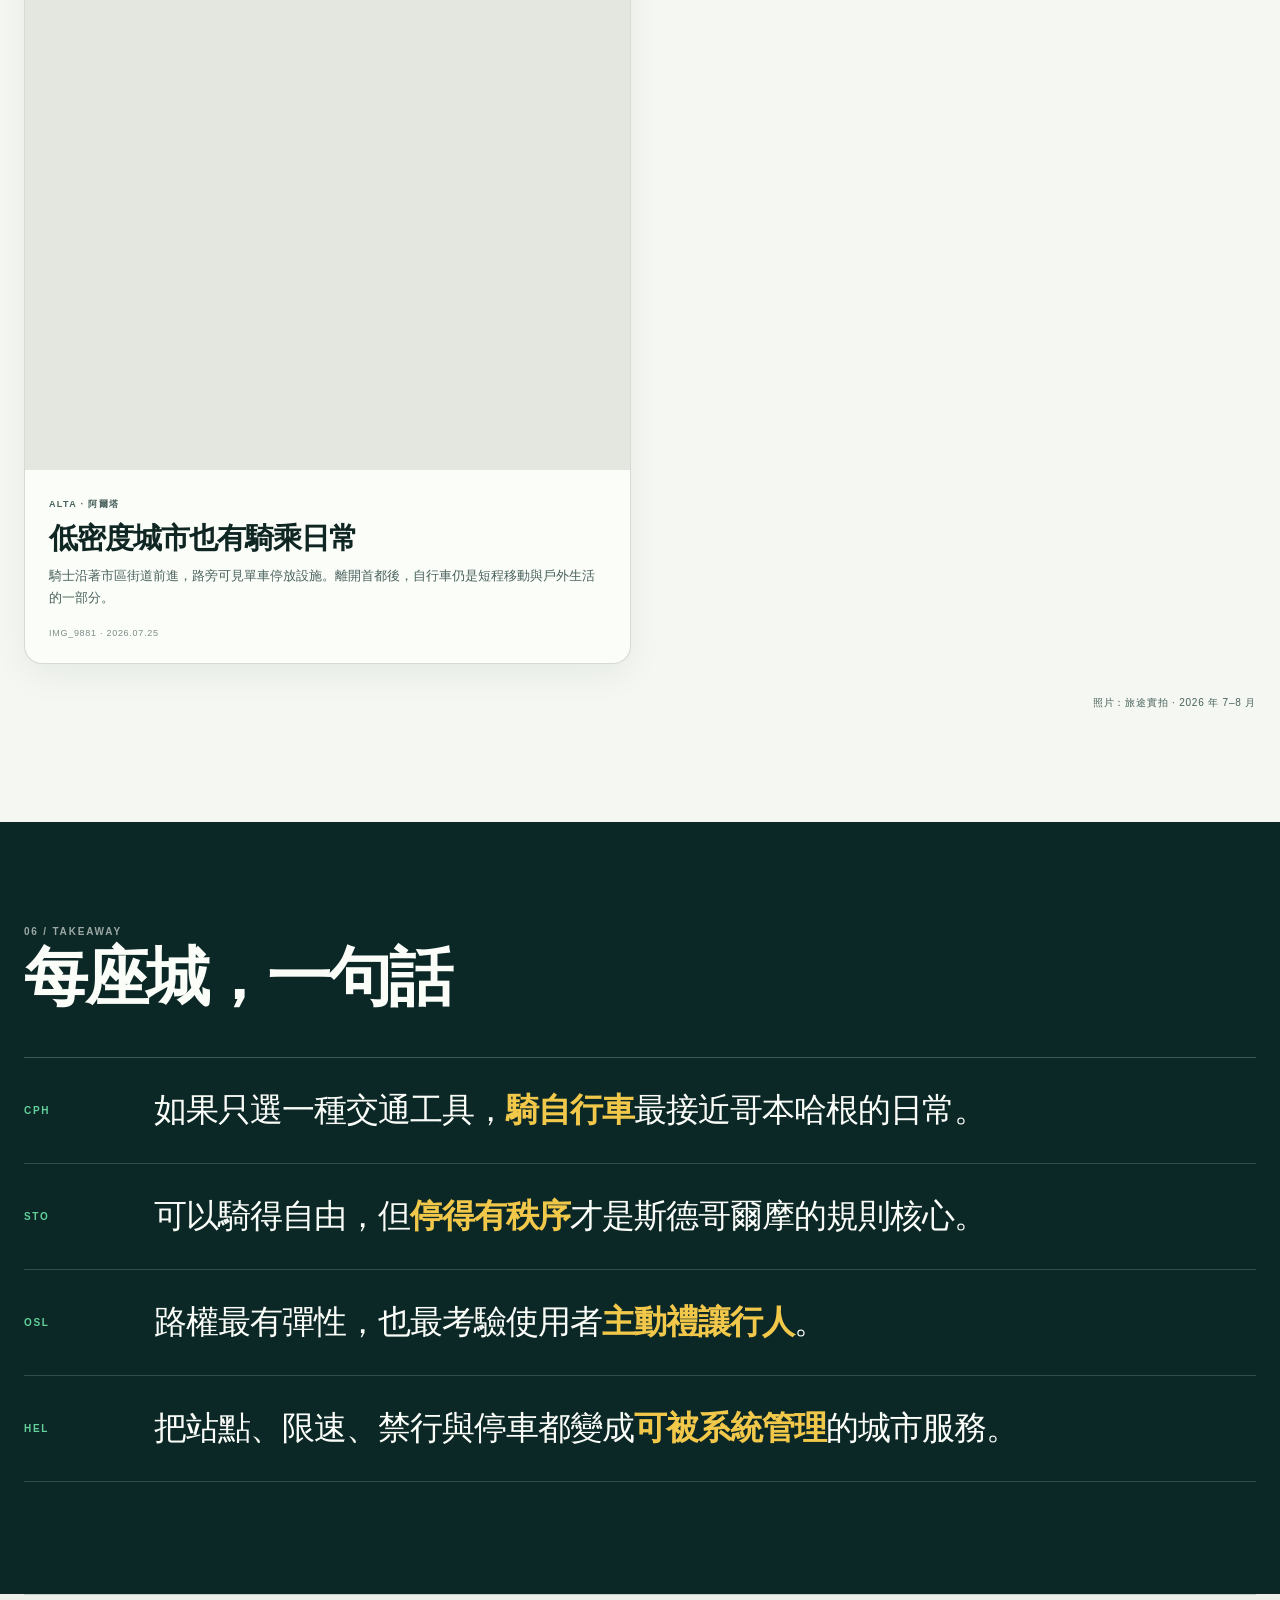
==== commit 6a559831: "feat: add synchronized multilingual lyrics" ====
--- a/mobility/index.html
+++ b/mobility/index.html
@@ -22,6 +22,7 @@
     <meta name="twitter:card" content="summary_large_image" />
     <title>北歐四國｜四大都市微移動比較</title>
     <link rel="stylesheet" href="styles.css" />
+    <script src="lyrics.js" defer></script>
     <script src="script.js" defer></script>
   </head>
   <body>
@@ -554,10 +555,21 @@
       <a href="#top">回到頂端 ↑</a>
     </footer>
 
-    <audio id="background-music" src="audio/nordic-bicycle-flow.mp3" autoplay loop preload="metadata"></audio>
-    <button class="music-toggle" type="button" aria-controls="background-music" aria-pressed="false" title="播放背景音樂">
-      <span class="music-bars" aria-hidden="true"><i></i><i></i><i></i></span>
-      <span class="music-label">播放音樂</span>
-    </button>
+    <audio id="background-music" src="audio/nordic-bicycle-flow.mp3?v=20260815-2" autoplay loop preload="metadata"></audio>
+    <aside class="lyrics-panel" id="lyrics-panel" aria-label="同步歌詞" hidden>
+      <header class="lyrics-header">
+        <div><span>同步歌詞</span><strong>Nordic Bicycle Flow</strong></div>
+        <button class="lyrics-close" type="button" aria-label="關閉歌詞">×</button>
+      </header>
+      <div class="lyrics-scroll" id="lyrics-scroll" aria-live="off"></div>
+      <p class="lyrics-sync-note">依歌曲段落自動同步 · 點歌詞可跳至該句</p>
+    </aside>
+    <div class="music-dock">
+      <button class="lyrics-toggle" type="button" aria-controls="lyrics-panel" aria-expanded="false">歌詞</button>
+      <button class="music-toggle" type="button" aria-controls="background-music" aria-pressed="false" title="播放背景音樂">
+        <span class="music-bars" aria-hidden="true"><i></i><i></i><i></i></span>
+        <span class="music-label">播放音樂</span>
+      </button>
+    </div>
   </body>
 </html>
--- a/mobility/styles.css
+++ b/mobility/styles.css
@@ -234,7 +234,8 @@
 footer p { margin: 0; letter-spacing: .08em; }
 footer > a:last-child { justify-self: end; text-underline-offset: 5px; }
 
-.music-toggle { position: fixed; z-index: 40; right: 22px; bottom: 22px; min-height: 46px; display: inline-flex; align-items: center; gap: 10px; padding: 0 16px; border: 1px solid rgba(255,255,255,.22); border-radius: 999px; color: var(--white); background: rgba(7,27,26,.9); box-shadow: 0 12px 32px rgba(7,27,26,.24); cursor: pointer; backdrop-filter: blur(10px); transition: transform .25s ease, background .25s ease; }
+.music-dock { position: fixed; z-index: 40; right: 22px; bottom: 22px; display: flex; align-items: center; gap: 8px; }
+.music-toggle { min-height: 46px; display: inline-flex; align-items: center; gap: 10px; padding: 0 16px; border: 1px solid rgba(255,255,255,.22); border-radius: 999px; color: var(--white); background: rgba(7,27,26,.9); box-shadow: 0 12px 32px rgba(7,27,26,.24); cursor: pointer; backdrop-filter: blur(10px); transition: transform .25s ease, background .25s ease; }
 .music-toggle:hover { transform: translateY(-2px); background: #163f3a; }
 .music-toggle:focus-visible { outline-color: var(--yellow); }
 .music-label { font-size: 10px; font-weight: 800; letter-spacing: .08em; }
@@ -247,6 +248,27 @@
 .music-toggle.is-playing .music-bars i:first-child { width: 10px; height: 10px; background: var(--coral); animation: none; }
 .music-toggle.is-playing .music-bars i:nth-child(2), .music-toggle.is-playing .music-bars i:nth-child(3) { display: none; }
 @keyframes music-wave { from { height: 4px; } to { height: 15px; } }
+
+.lyrics-toggle { min-height: 42px; padding: 0 15px; border: 1px solid rgba(7,27,26,.12); border-radius: 999px; color: #0b302d; background: rgba(251,253,249,.94); box-shadow: 0 10px 28px rgba(7,27,26,.16); font-size: 10px; font-weight: 850; letter-spacing: .12em; cursor: pointer; backdrop-filter: blur(10px); transition: transform .25s ease, color .25s ease, background .25s ease; }
+.lyrics-toggle:hover, .lyrics-toggle[aria-expanded="true"] { color: var(--white); background: var(--green-deep); transform: translateY(-2px); }
+.lyrics-panel { position: fixed; z-index: 39; right: 22px; bottom: 82px; width: min(430px, calc(100vw - 44px)); max-height: min(62vh, 600px); overflow: hidden; display: flex; flex-direction: column; border: 1px solid rgba(255,255,255,.14); border-radius: 24px; color: var(--white); background: linear-gradient(155deg, rgba(12,48,44,.97), rgba(7,27,26,.98)); box-shadow: 0 24px 70px rgba(4,18,17,.34); backdrop-filter: blur(16px); }
+.lyrics-panel[hidden] { display: none; }
+.lyrics-header { min-height: 74px; display: flex; align-items: center; justify-content: space-between; gap: 20px; padding: 16px 18px 14px 22px; border-bottom: 1px solid rgba(255,255,255,.12); }
+.lyrics-header div { display: grid; gap: 4px; }
+.lyrics-header span { color: var(--green); font-size: 9px; font-weight: 900; letter-spacing: .16em; }
+.lyrics-header strong { font-size: 15px; letter-spacing: -.01em; }
+.lyrics-close { width: 36px; height: 36px; border: 0; border-radius: 50%; color: var(--white); background: rgba(255,255,255,.08); font-size: 24px; line-height: 1; cursor: pointer; }
+.lyrics-scroll { min-height: 180px; overflow-y: auto; padding: 16px 12px 72px; scroll-behavior: smooth; scrollbar-color: rgba(255,255,255,.3) transparent; }
+.lyrics-section { margin: 18px 10px 7px; color: rgba(255,255,255,.48); font-size: 8px; font-weight: 900; letter-spacing: .15em; text-transform: uppercase; }
+.lyrics-section:first-child { margin-top: 4px; }
+.lyric-line { --lyric-accent: var(--green); width: 100%; display: block; margin: 0; padding: 8px 11px; border: 0; border-left: 3px solid transparent; border-radius: 5px 12px 12px 5px; color: rgba(255,255,255,.48); background: transparent; font: inherit; font-size: 13px; line-height: 1.5; text-align: left; cursor: pointer; transition: color .25s ease, background .25s ease, border-color .25s ease, transform .25s ease; }
+.lyric-line[data-lang="dk"] { --lyric-accent: #63d09a; }
+.lyric-line[data-lang="se"] { --lyric-accent: #77b7ff; }
+.lyric-line[data-lang="no"] { --lyric-accent: #ff947d; }
+.lyric-line[data-lang="fi"] { --lyric-accent: #f3cf64; }
+.lyric-line:hover { color: rgba(255,255,255,.8); background: rgba(255,255,255,.05); }
+.lyric-line.is-current { border-left-color: var(--lyric-accent); color: var(--white); background: rgba(255,255,255,.09); transform: translateX(3px); }
+.lyrics-sync-note { margin: 0; padding: 12px 20px 14px; border-top: 1px solid rgba(255,255,255,.1); color: rgba(255,255,255,.5); font-size: 8px; letter-spacing: .08em; }
 
 .reveal { opacity: 0; transform: translateY(18px); transition: opacity .6s ease, transform .6s ease; }
 .reveal.is-visible { opacity: 1; transform: none; }
@@ -297,7 +319,10 @@
   .price-card:hover { transform: none; }
   .price-system:nth-of-type(2) { margin-left: 6px; }
   .price-system:nth-of-type(3) { margin-right: 6px; }
-  .music-toggle { right: 14px; bottom: 14px; min-height: 42px; padding: 0 13px; }
+  .music-dock { right: 14px; bottom: 14px; }
+  .music-toggle { min-height: 42px; padding: 0 13px; }
+  .lyrics-panel { right: 14px; bottom: 70px; width: calc(100vw - 28px); max-height: 58vh; border-radius: 19px; }
+  .lyrics-scroll { padding-bottom: 56px; }
   .field-group + .field-group { margin-top: 64px; }
   .field-group-heading { grid-template-columns: 1fr; gap: 9px; }
   .field-grid { grid-template-columns: 1fr; }
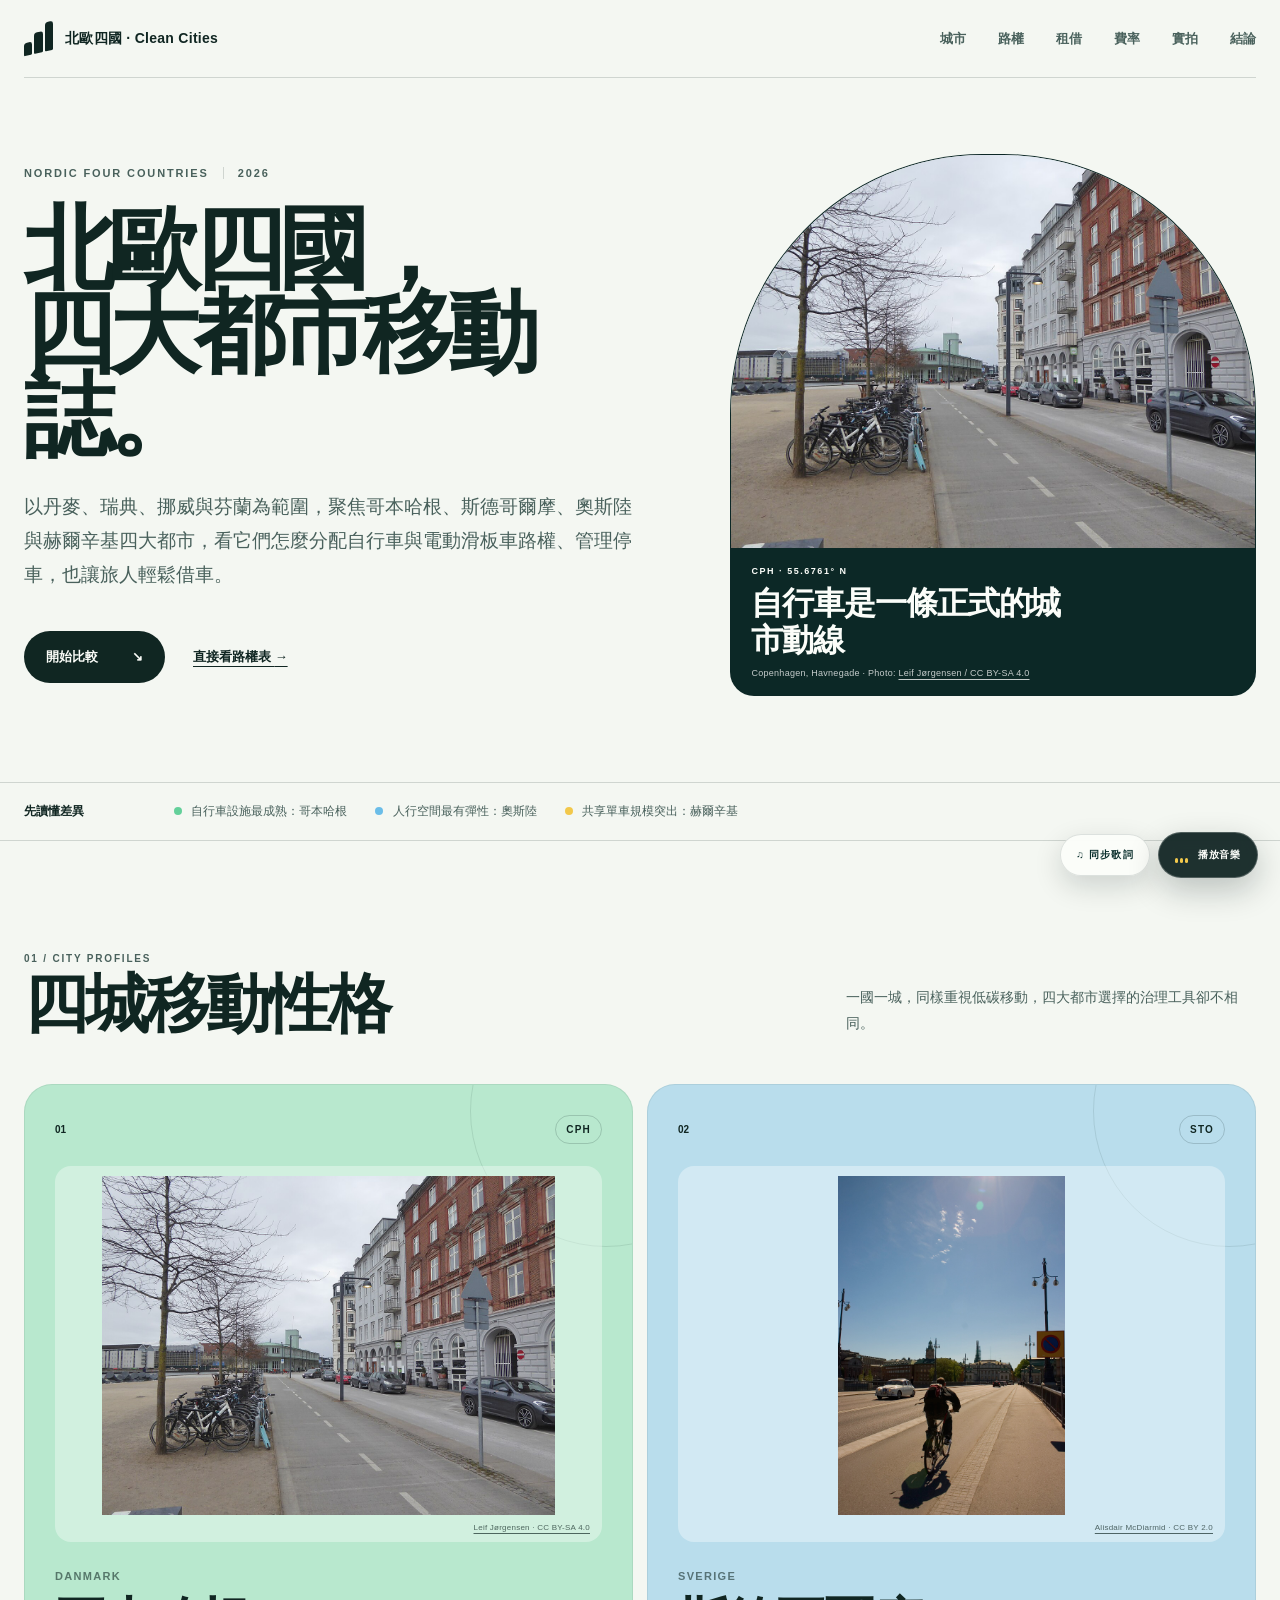
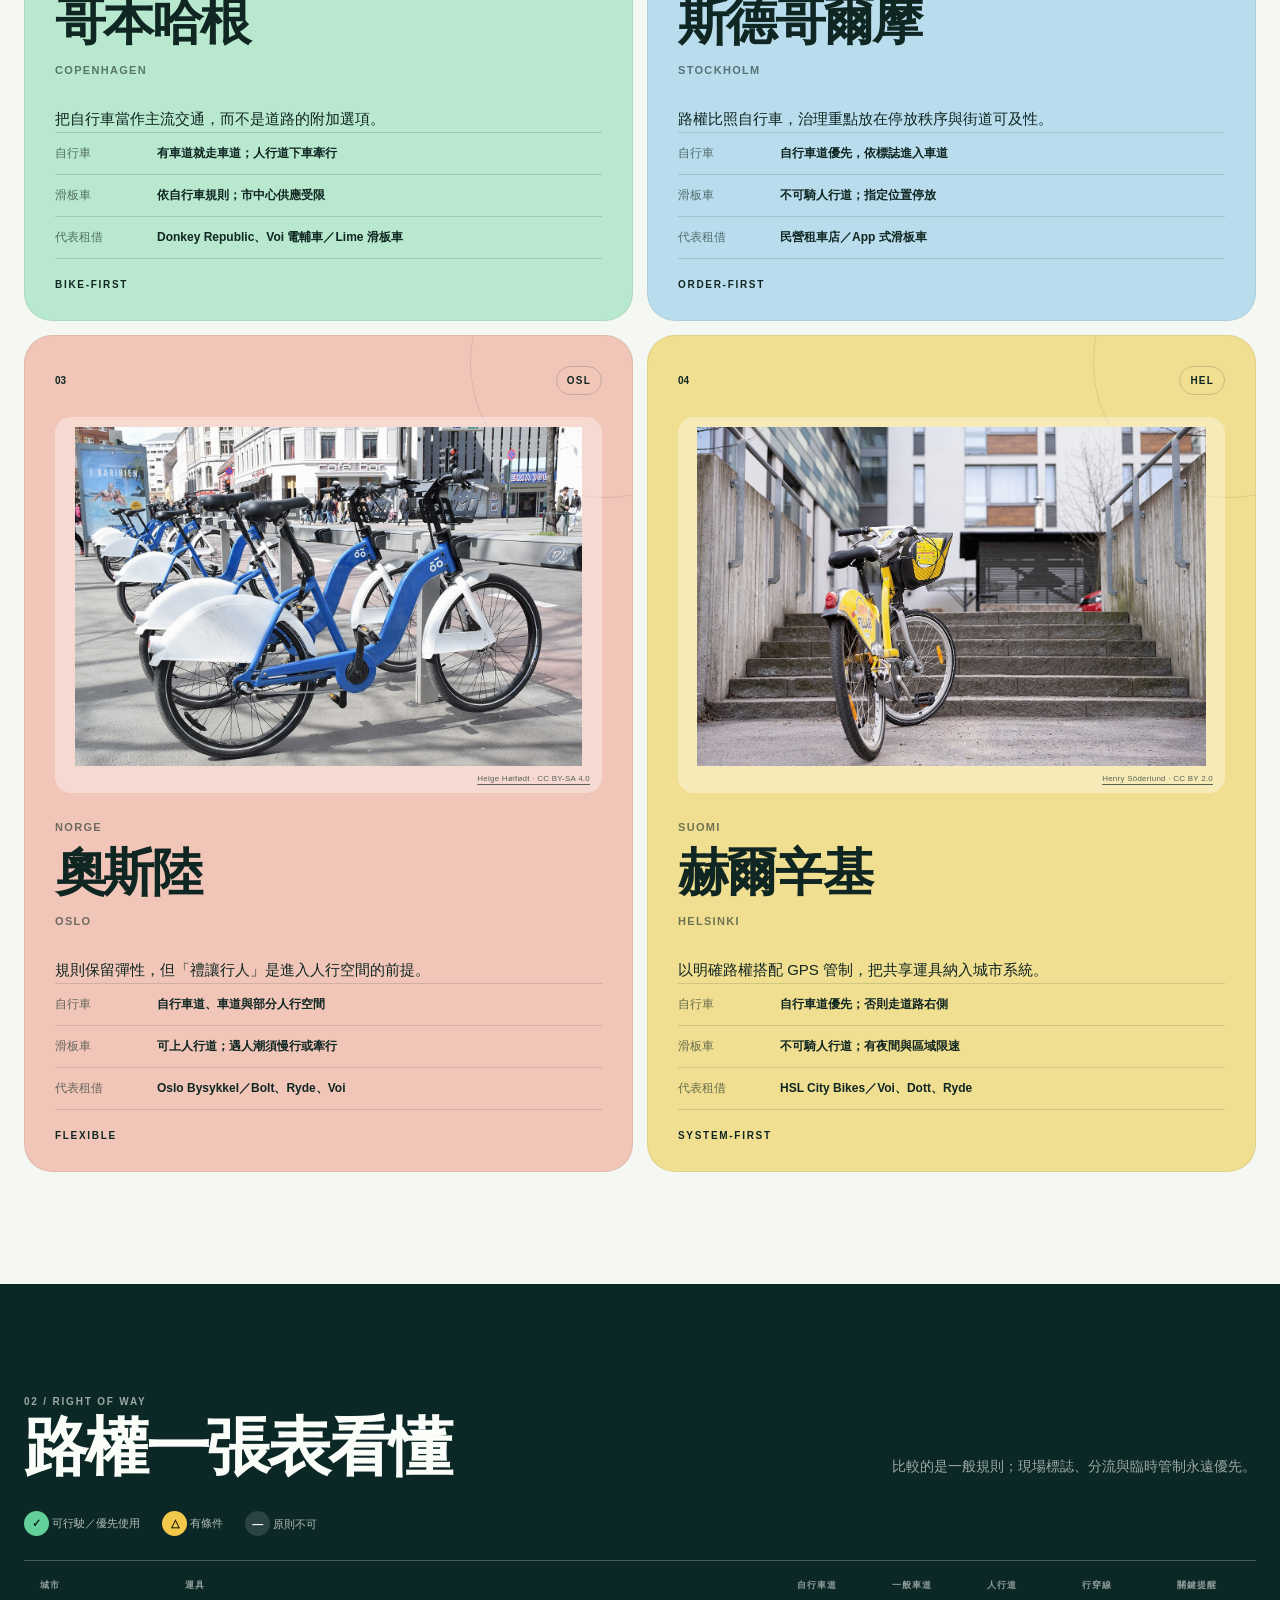
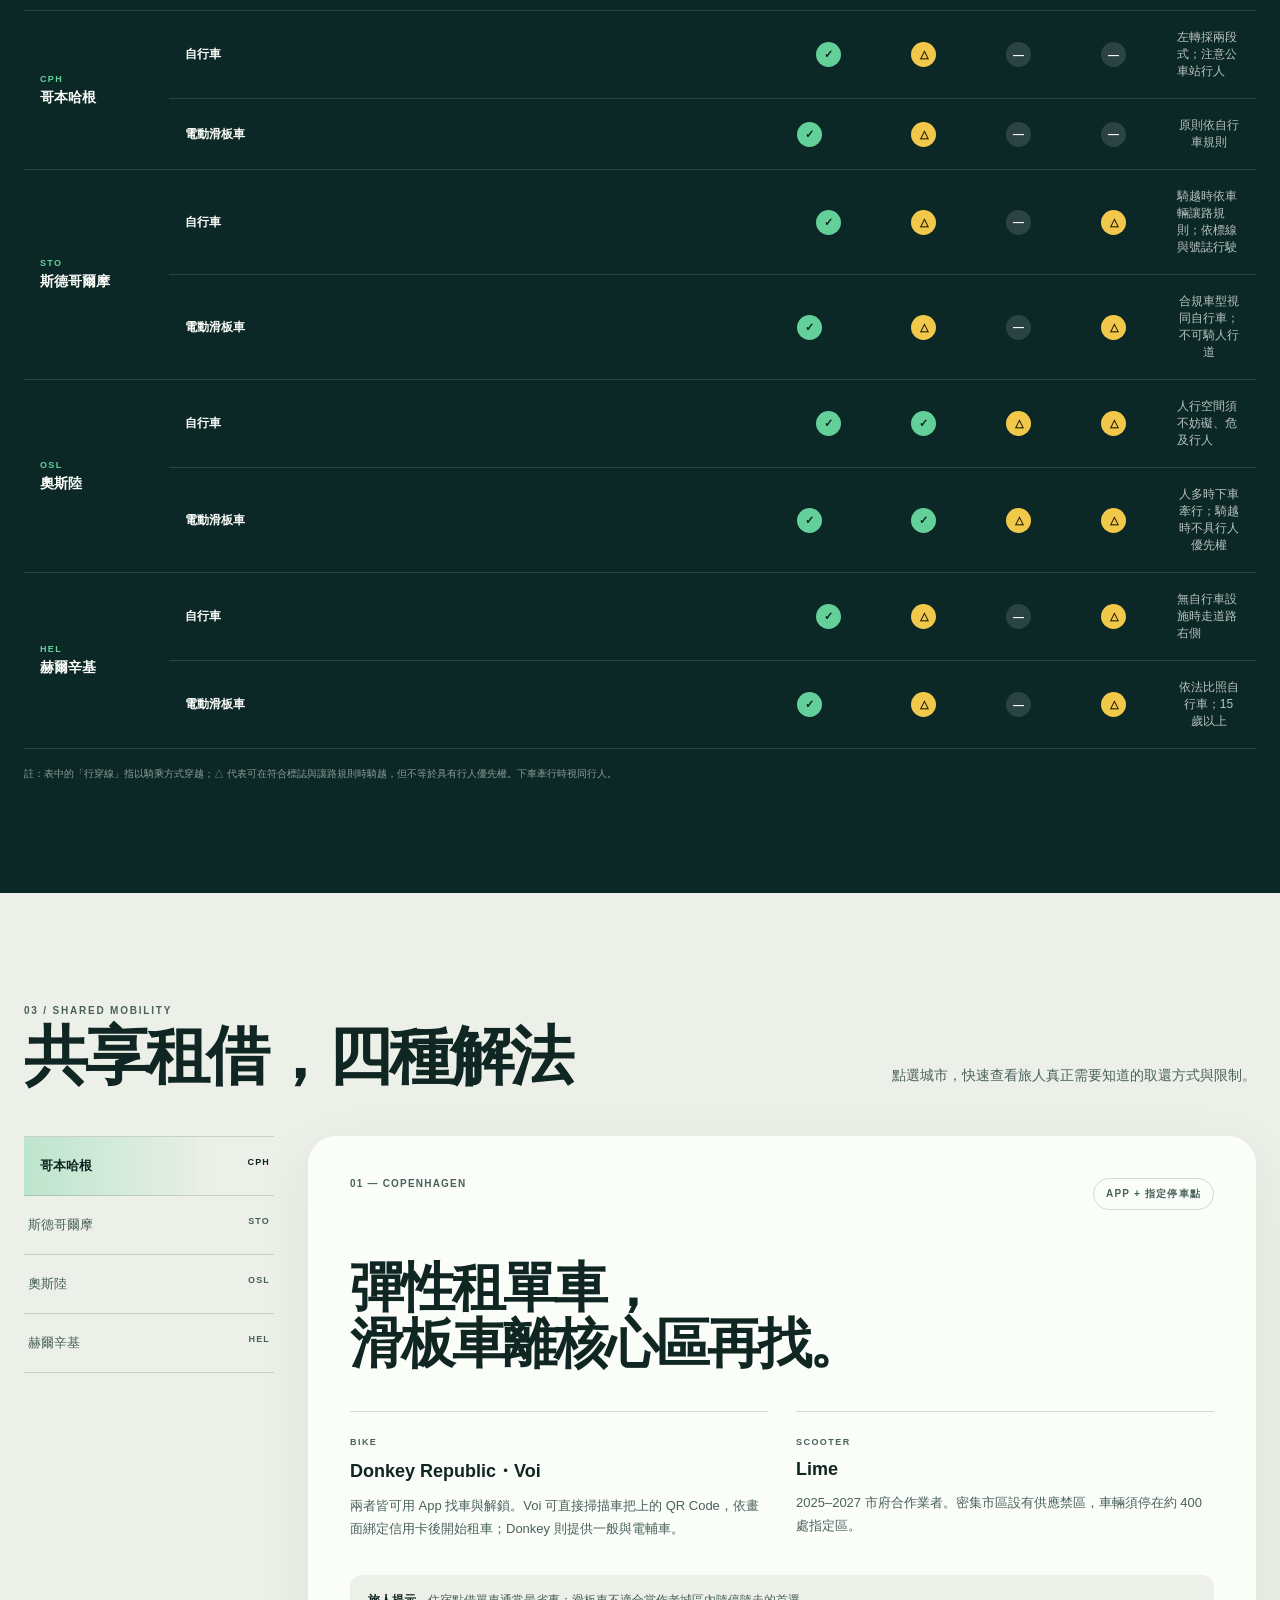
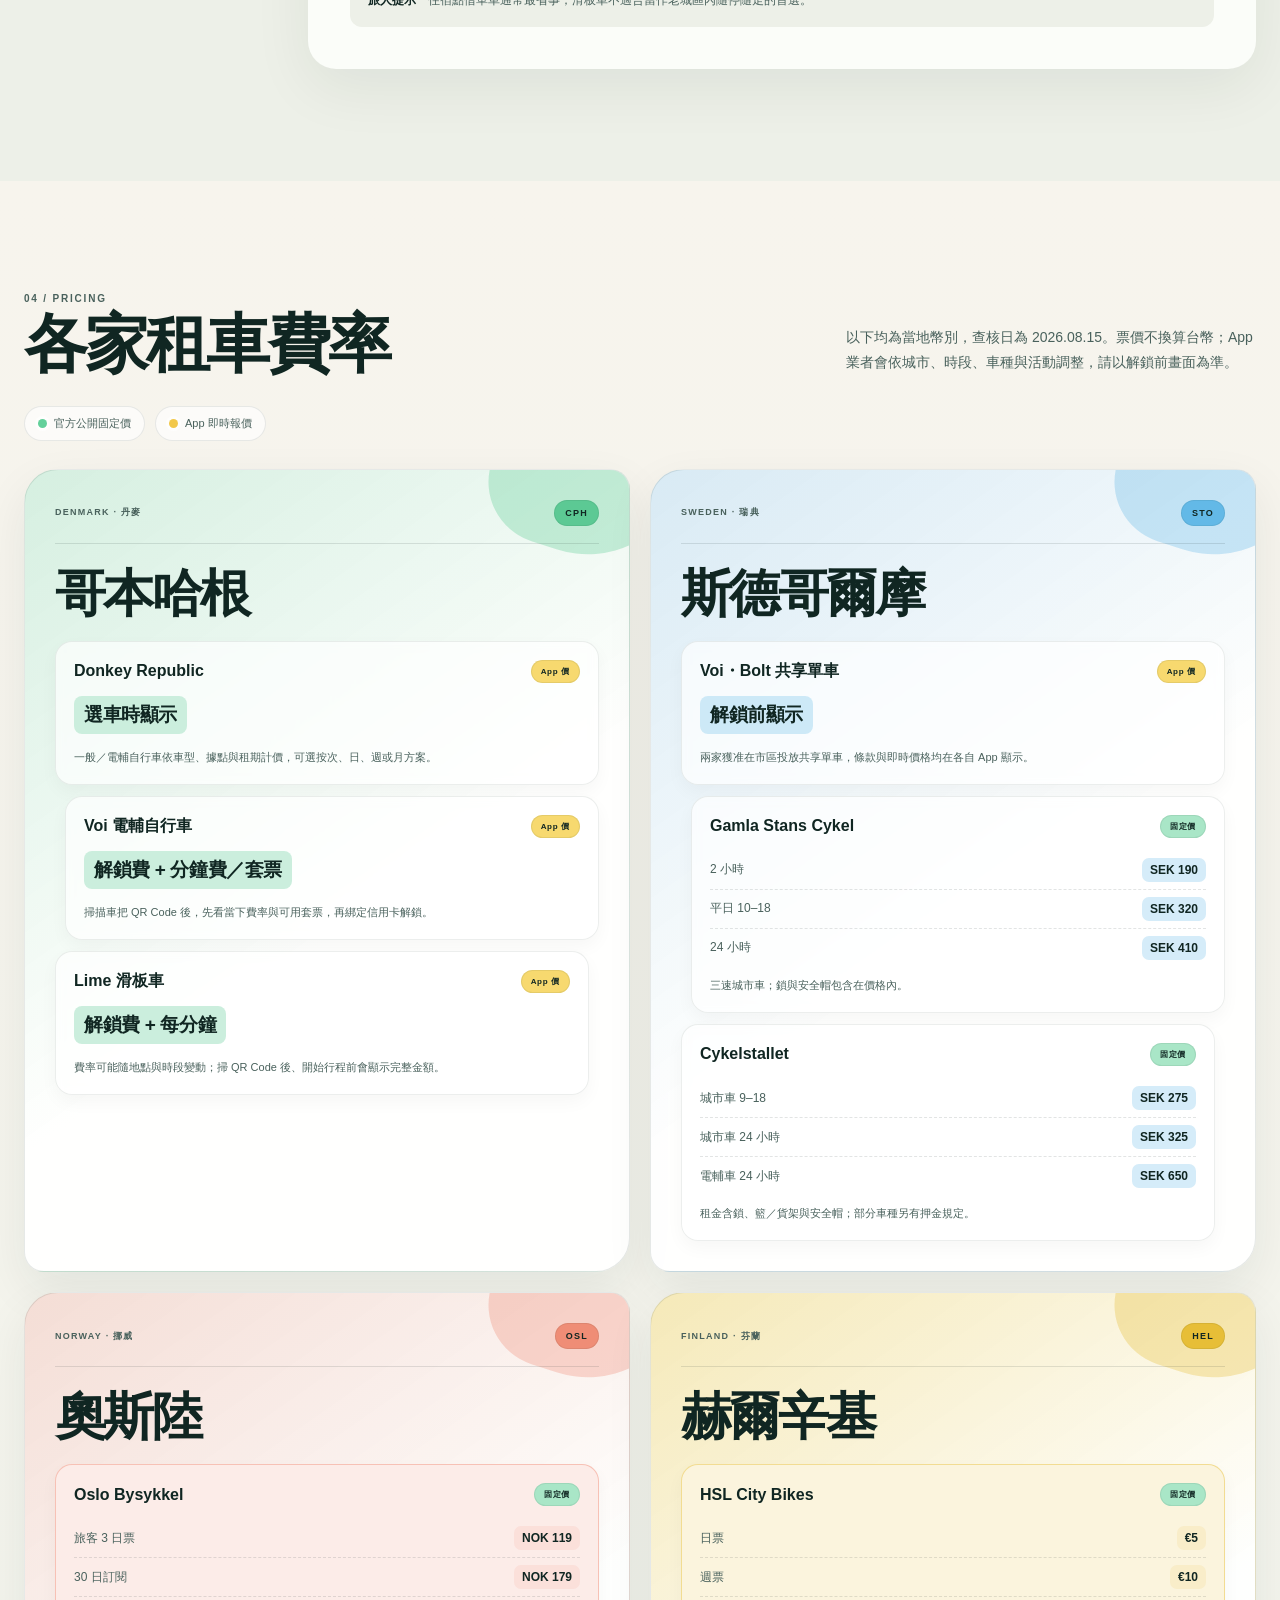
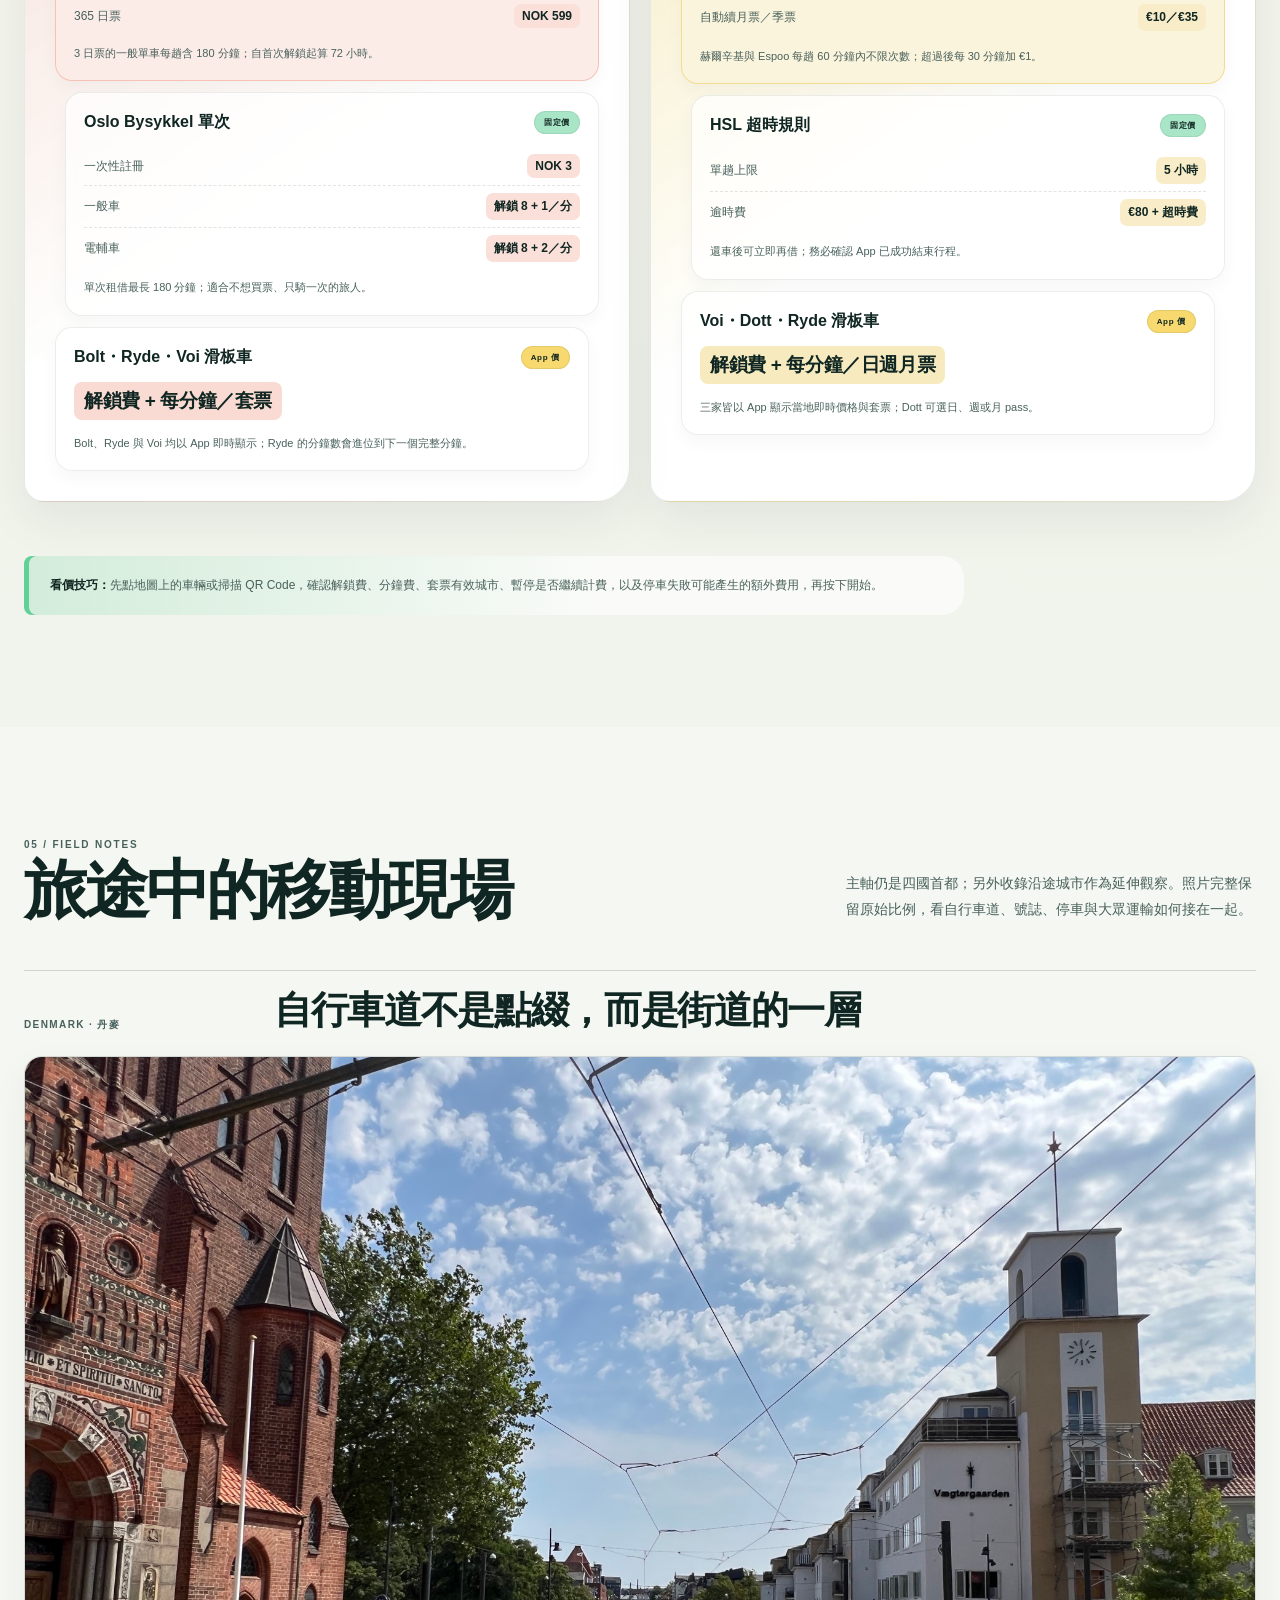
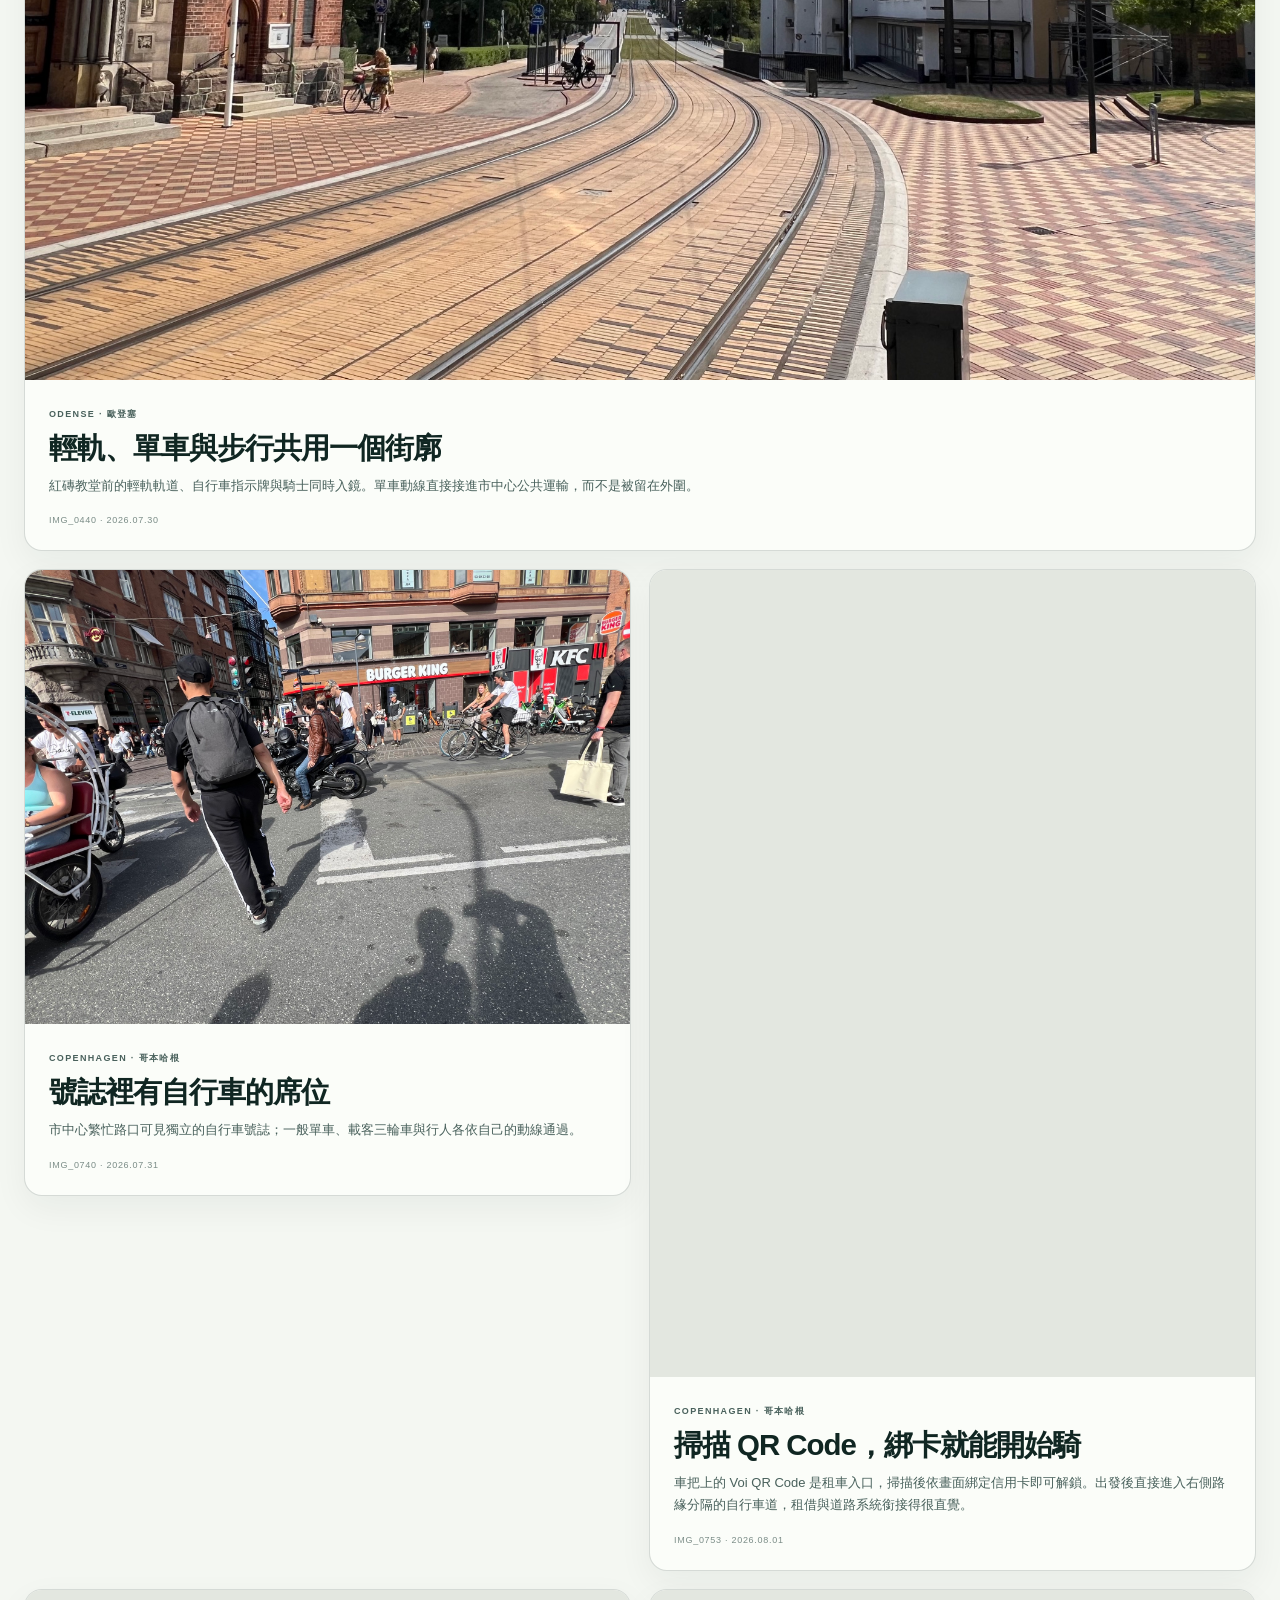
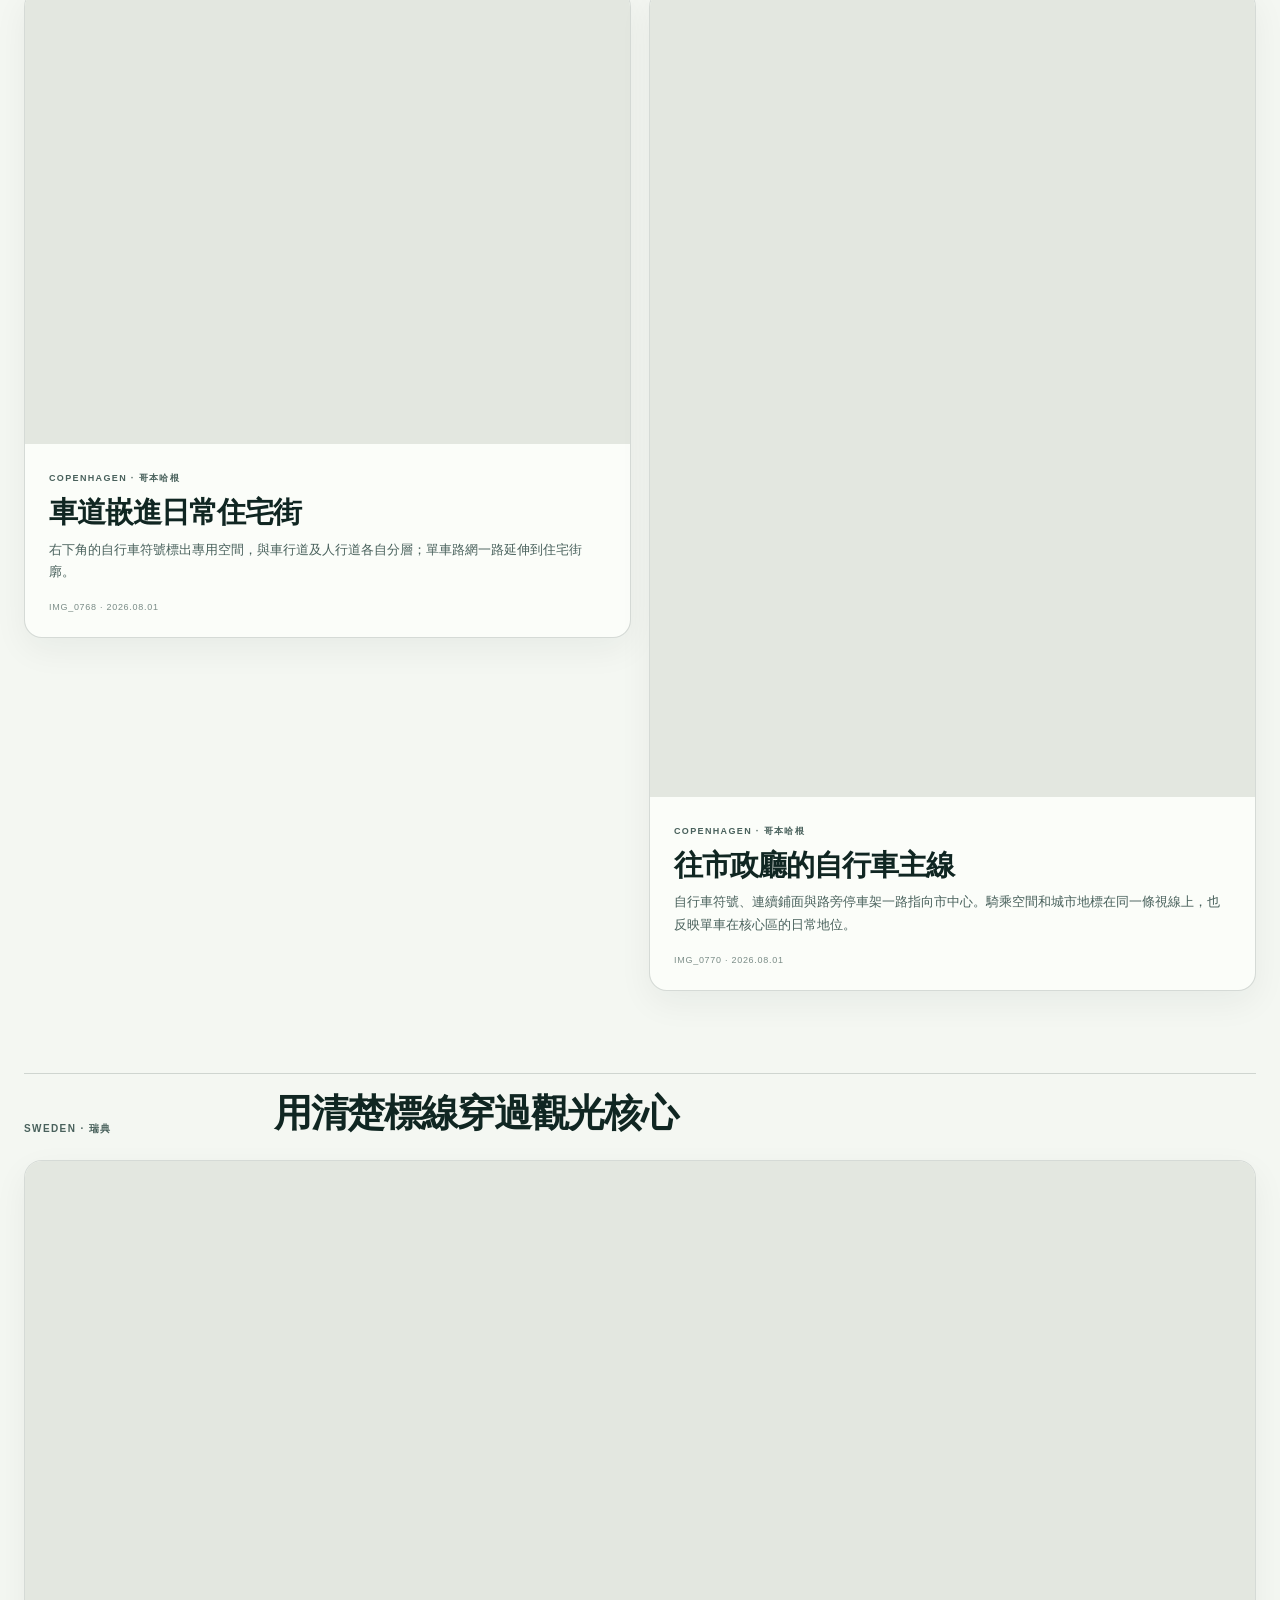
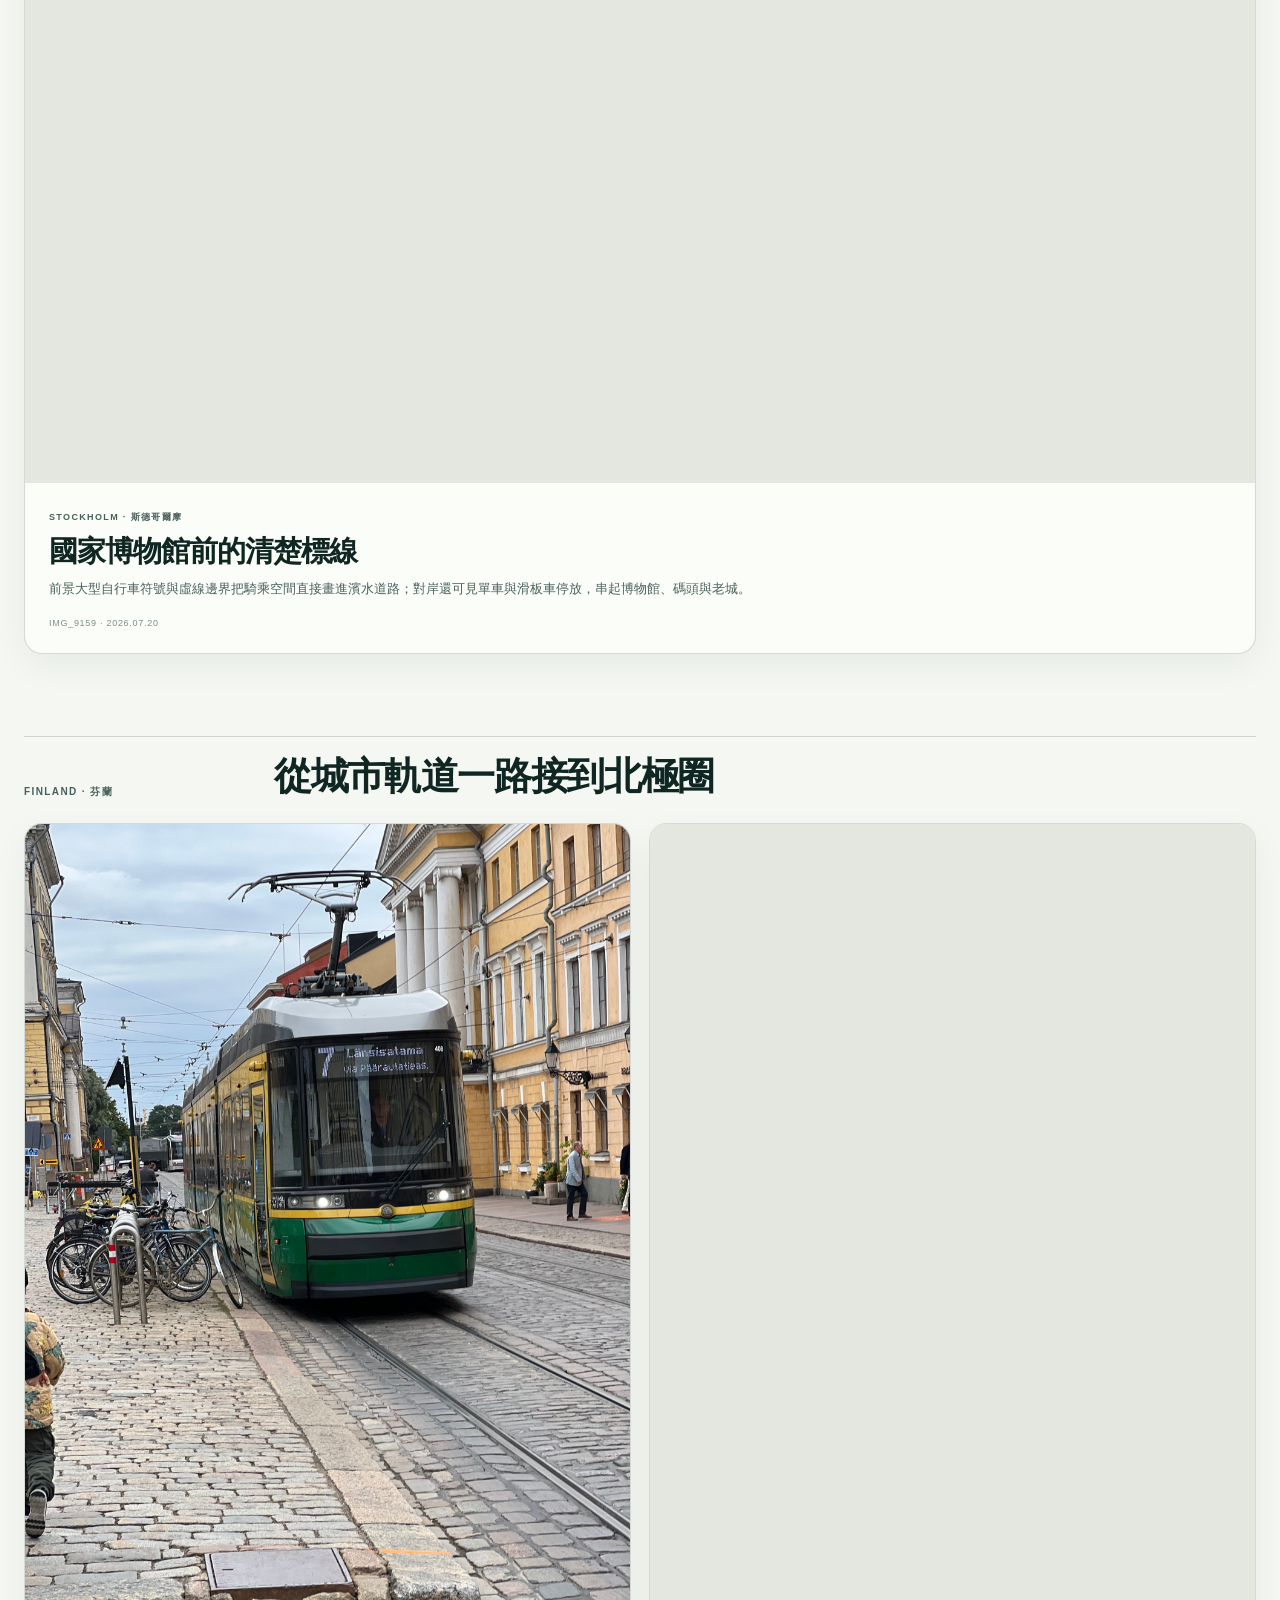
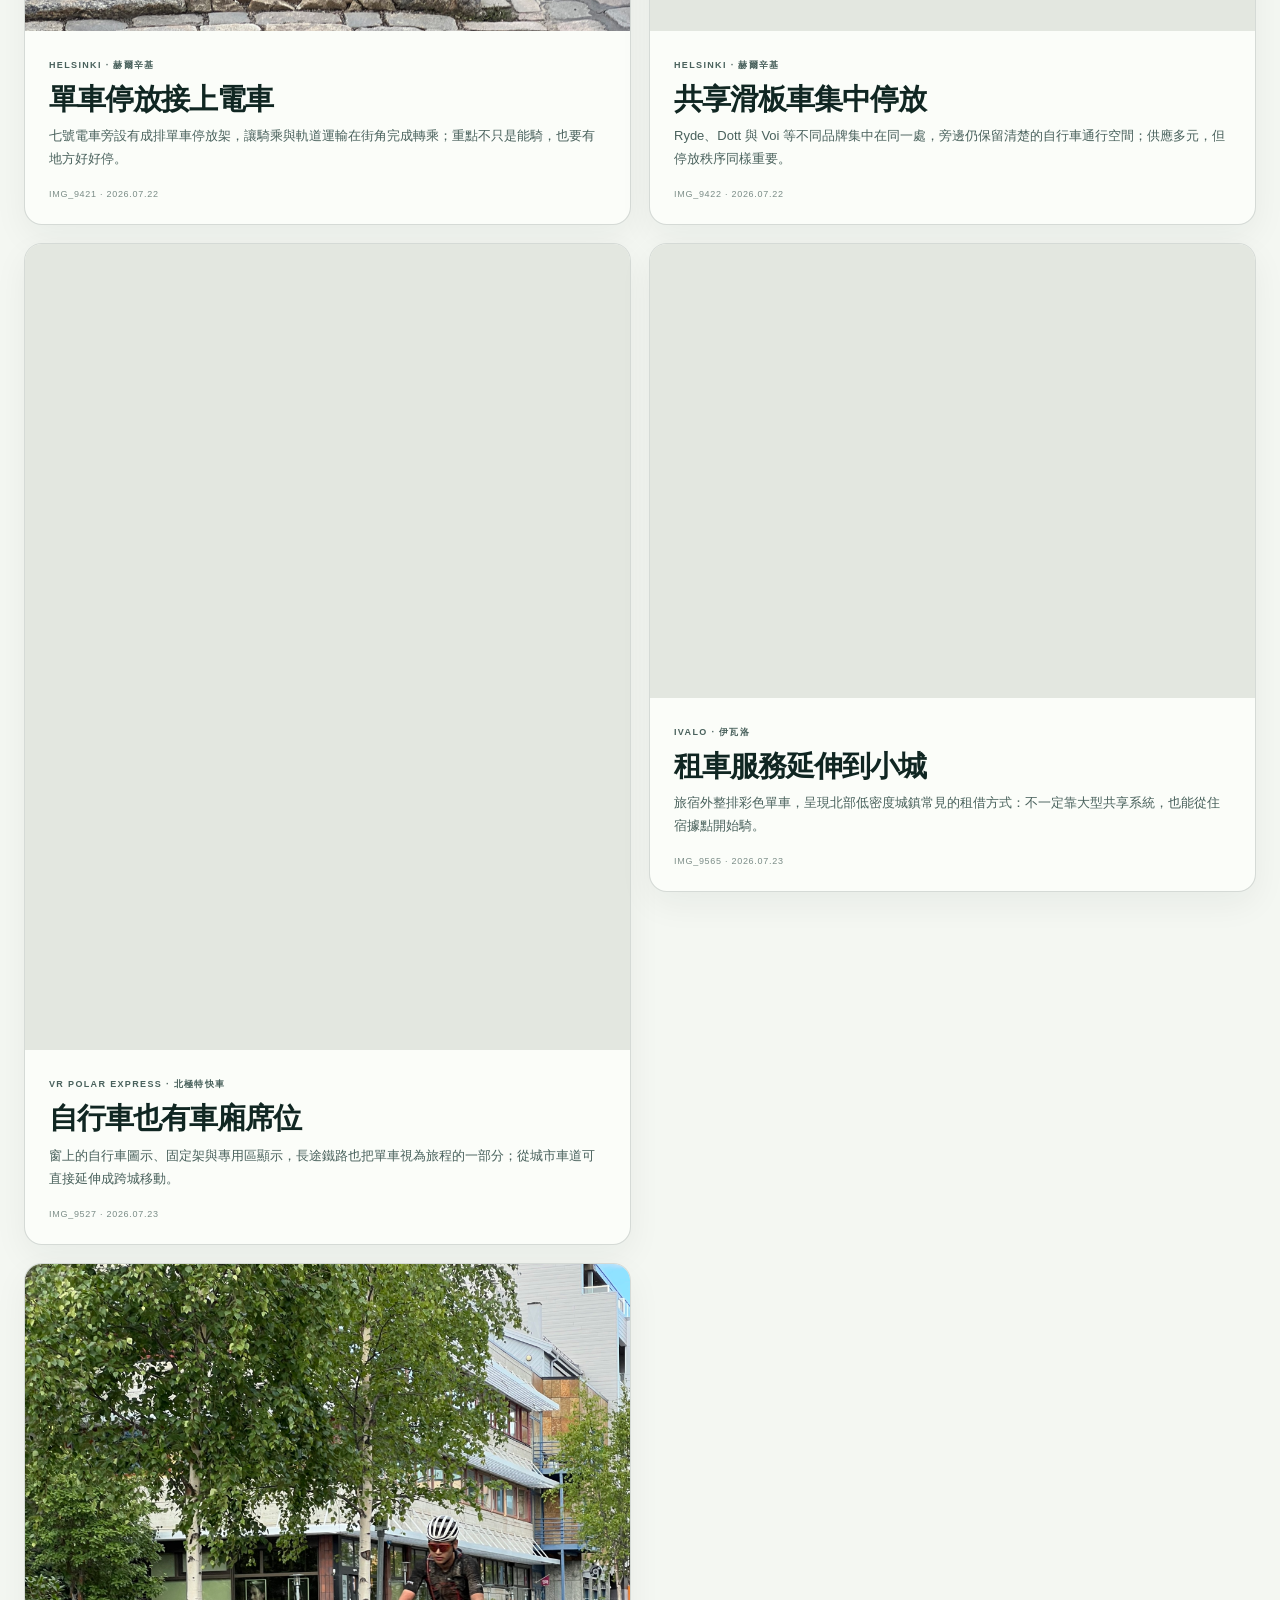
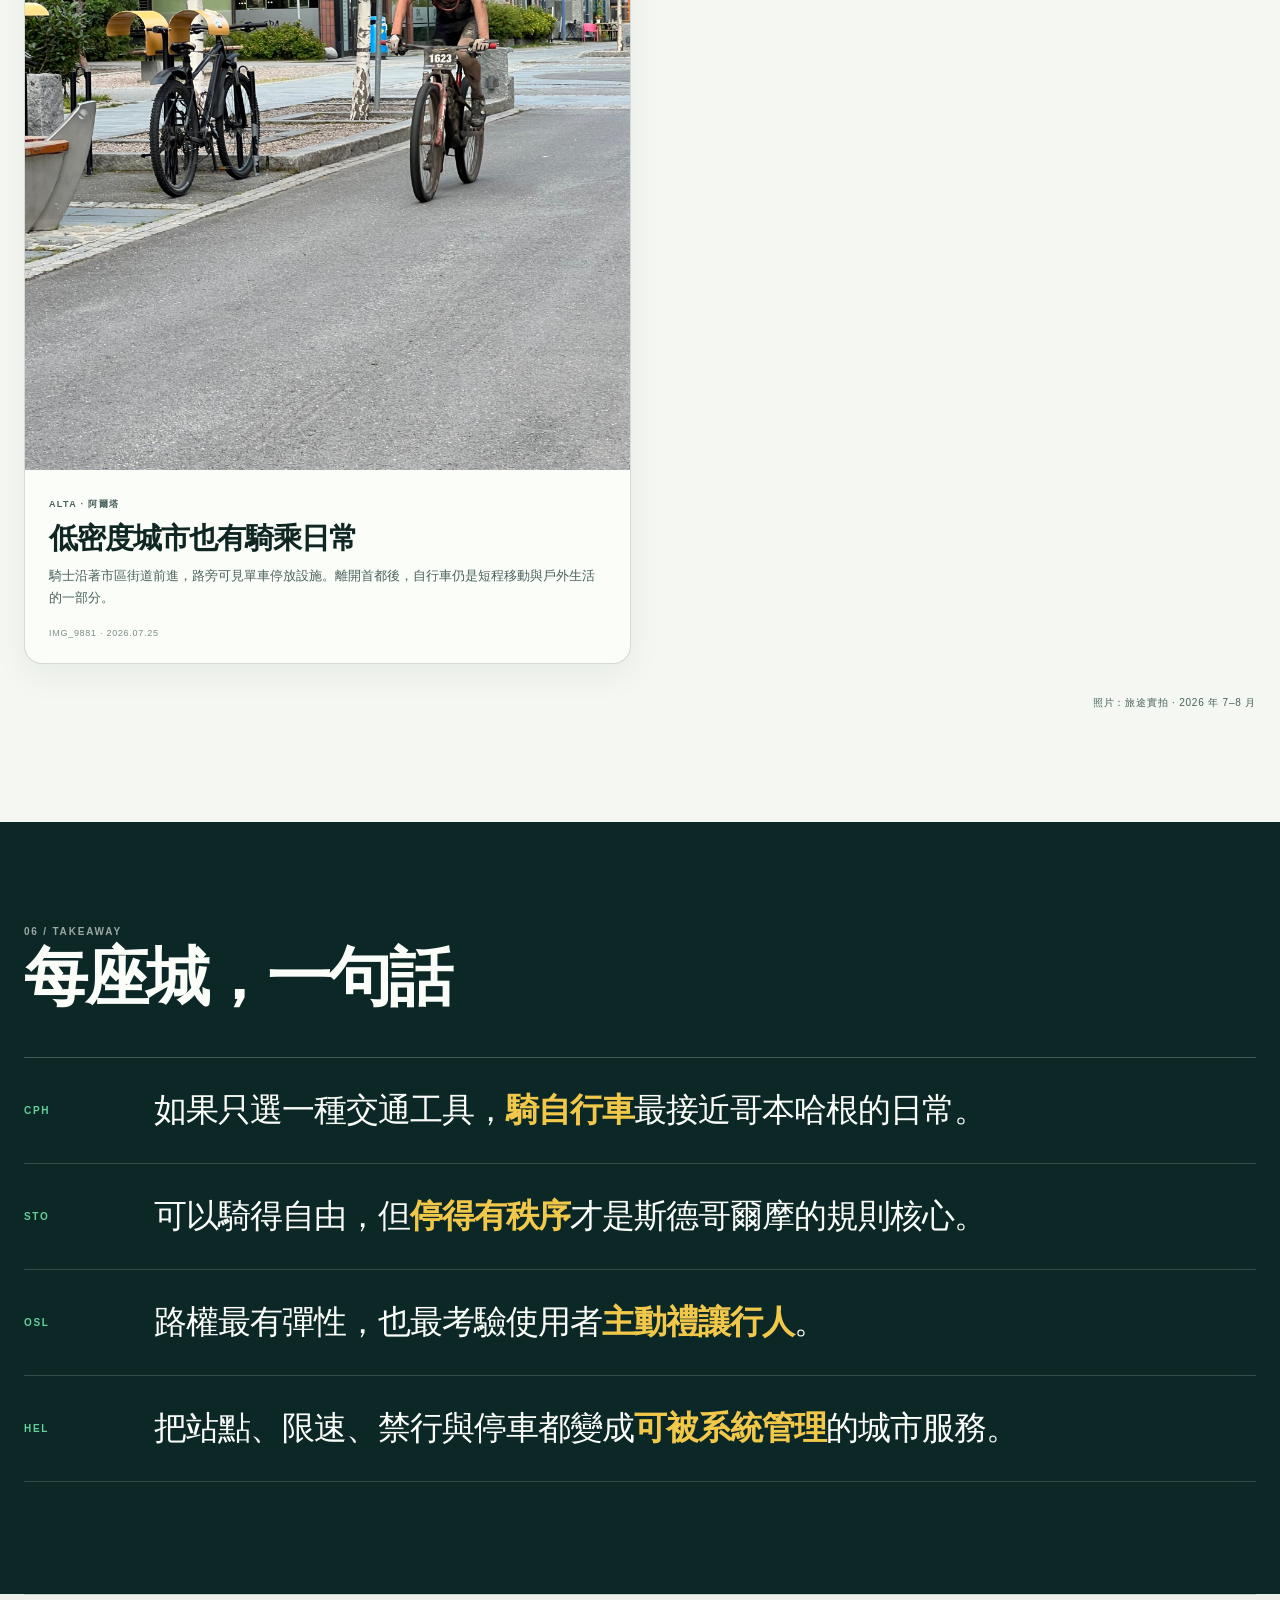
==== commit 9103b243: "fix: make synchronized lyrics control visible" ====
--- a/mobility/index.html
+++ b/mobility/index.html
@@ -21,9 +21,9 @@
     <meta property="og:image:alt" content="北歐四國四大都市移動比較：自行車、滑板車與城市車道" />
     <meta name="twitter:card" content="summary_large_image" />
     <title>北歐四國｜四大都市微移動比較</title>
-    <link rel="stylesheet" href="styles.css" />
-    <script src="lyrics.js" defer></script>
-    <script src="script.js" defer></script>
+    <link rel="stylesheet" href="styles.css?v=20260816-1" />
+    <script src="lyrics.js?v=20260816-1" defer></script>
+    <script src="script.js?v=20260816-1" defer></script>
   </head>
   <body>
     <a class="skip-link" href="#main">跳至主要內容</a>
@@ -565,7 +565,9 @@
       <p class="lyrics-sync-note">依歌曲段落自動同步 · 點歌詞可跳至該句</p>
     </aside>
     <div class="music-dock">
-      <button class="lyrics-toggle" type="button" aria-controls="lyrics-panel" aria-expanded="false">歌詞</button>
+      <button class="lyrics-toggle" type="button" aria-controls="lyrics-panel" aria-expanded="false">
+        <span aria-hidden="true">♫</span> 同步歌詞
+      </button>
       <button class="music-toggle" type="button" aria-controls="background-music" aria-pressed="false" title="播放背景音樂">
         <span class="music-bars" aria-hidden="true"><i></i><i></i><i></i></span>
         <span class="music-label">播放音樂</span>
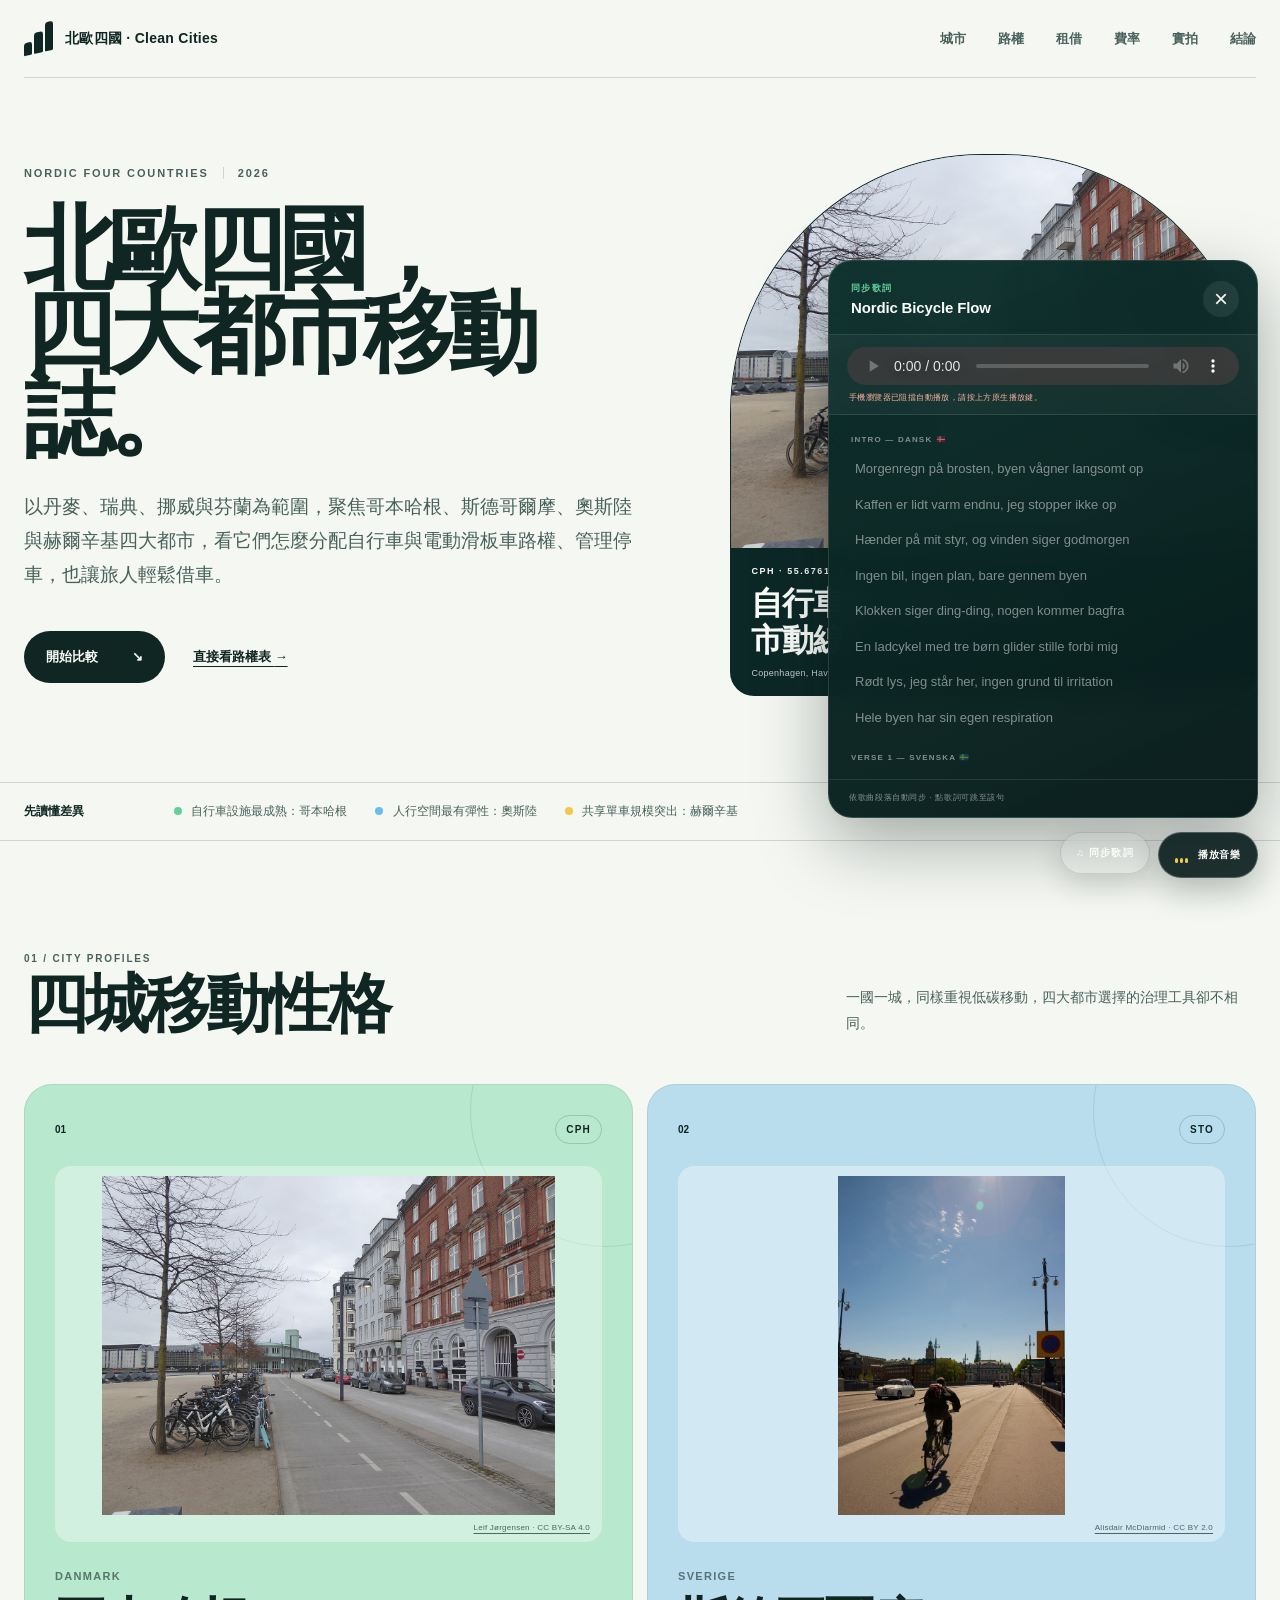
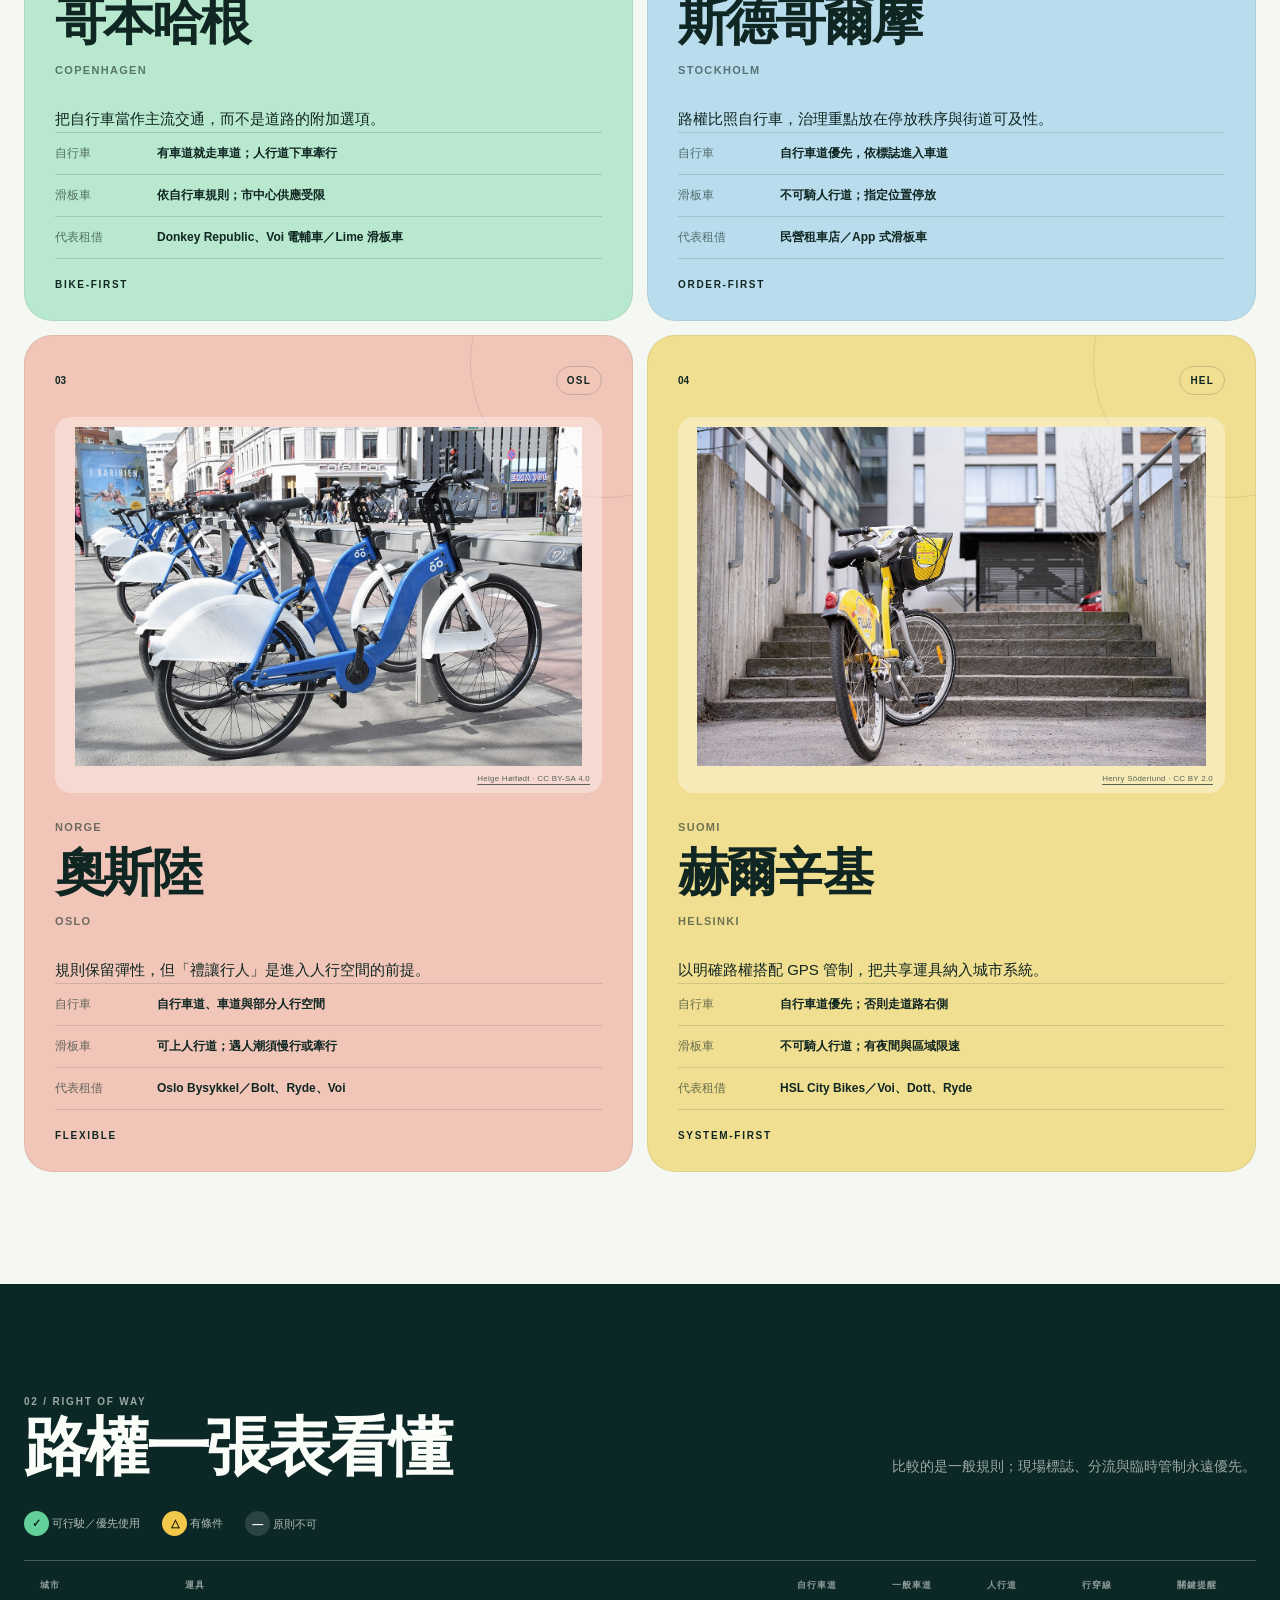
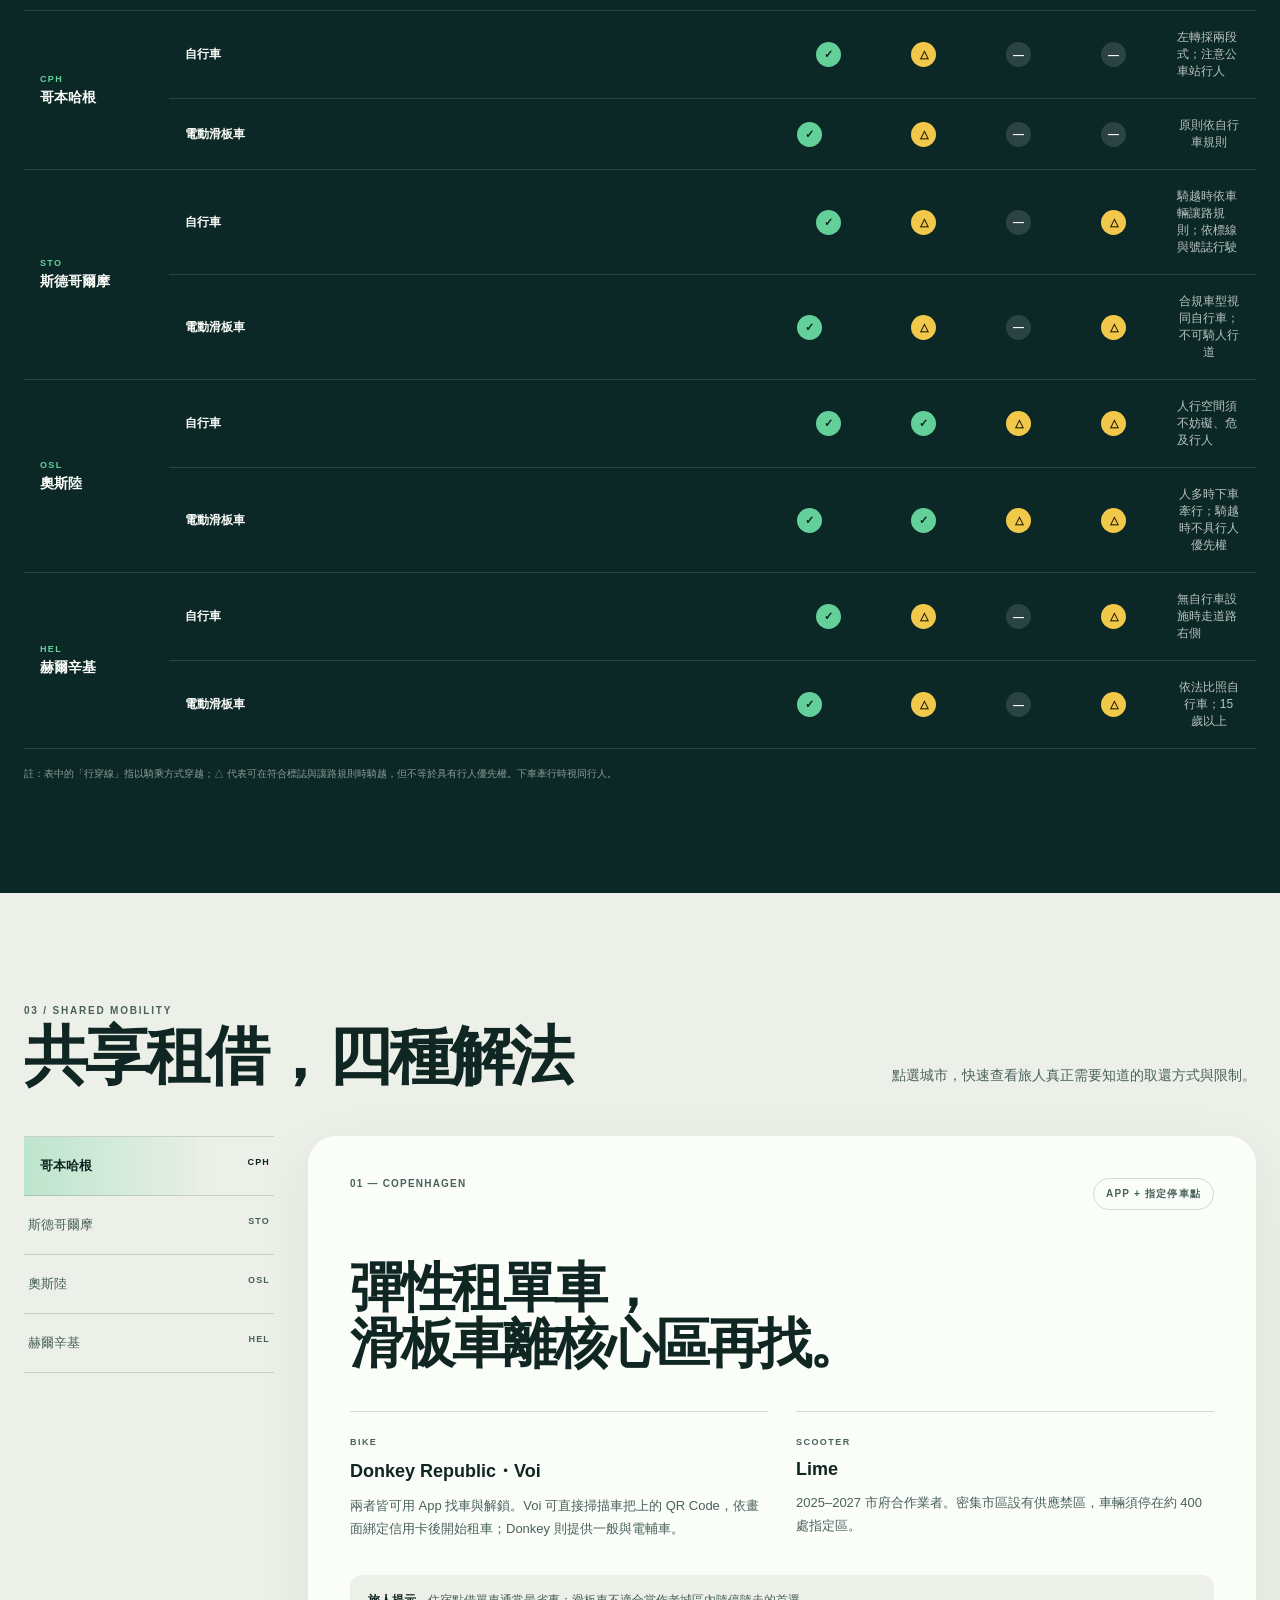
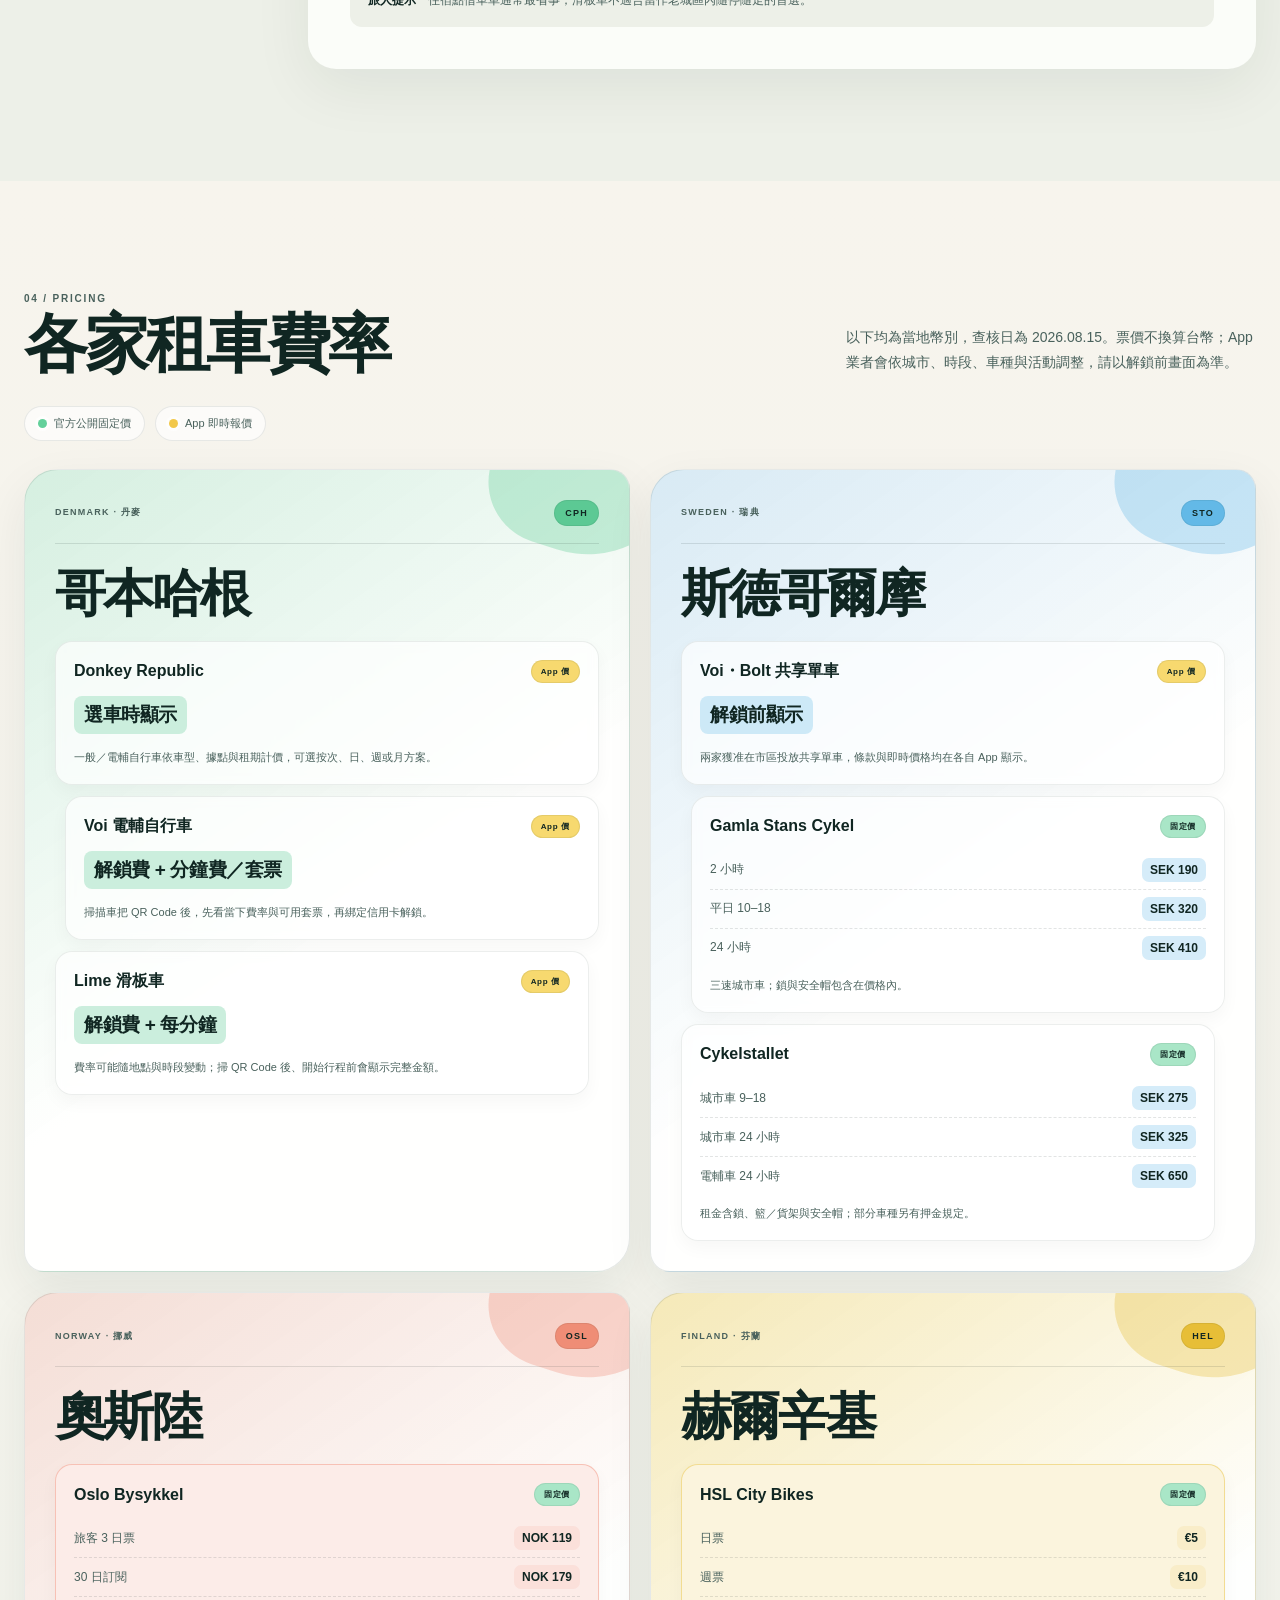
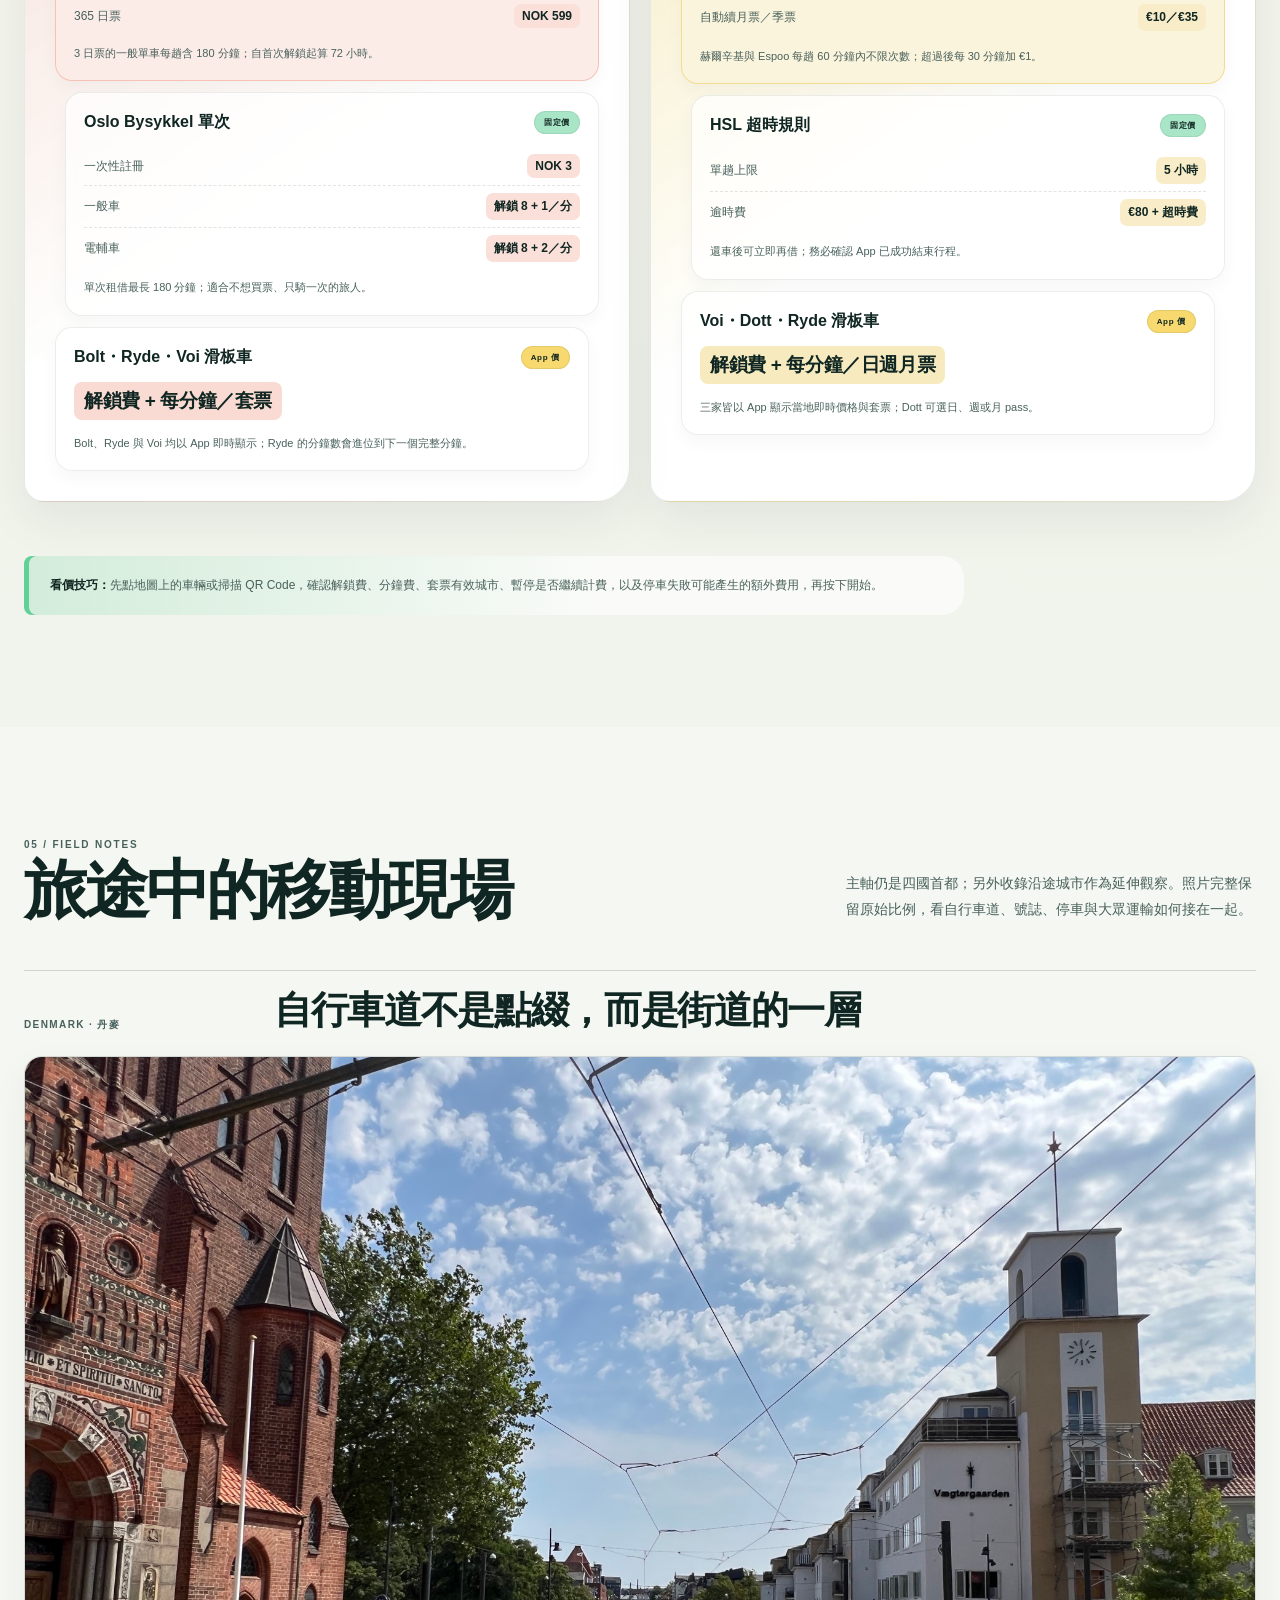
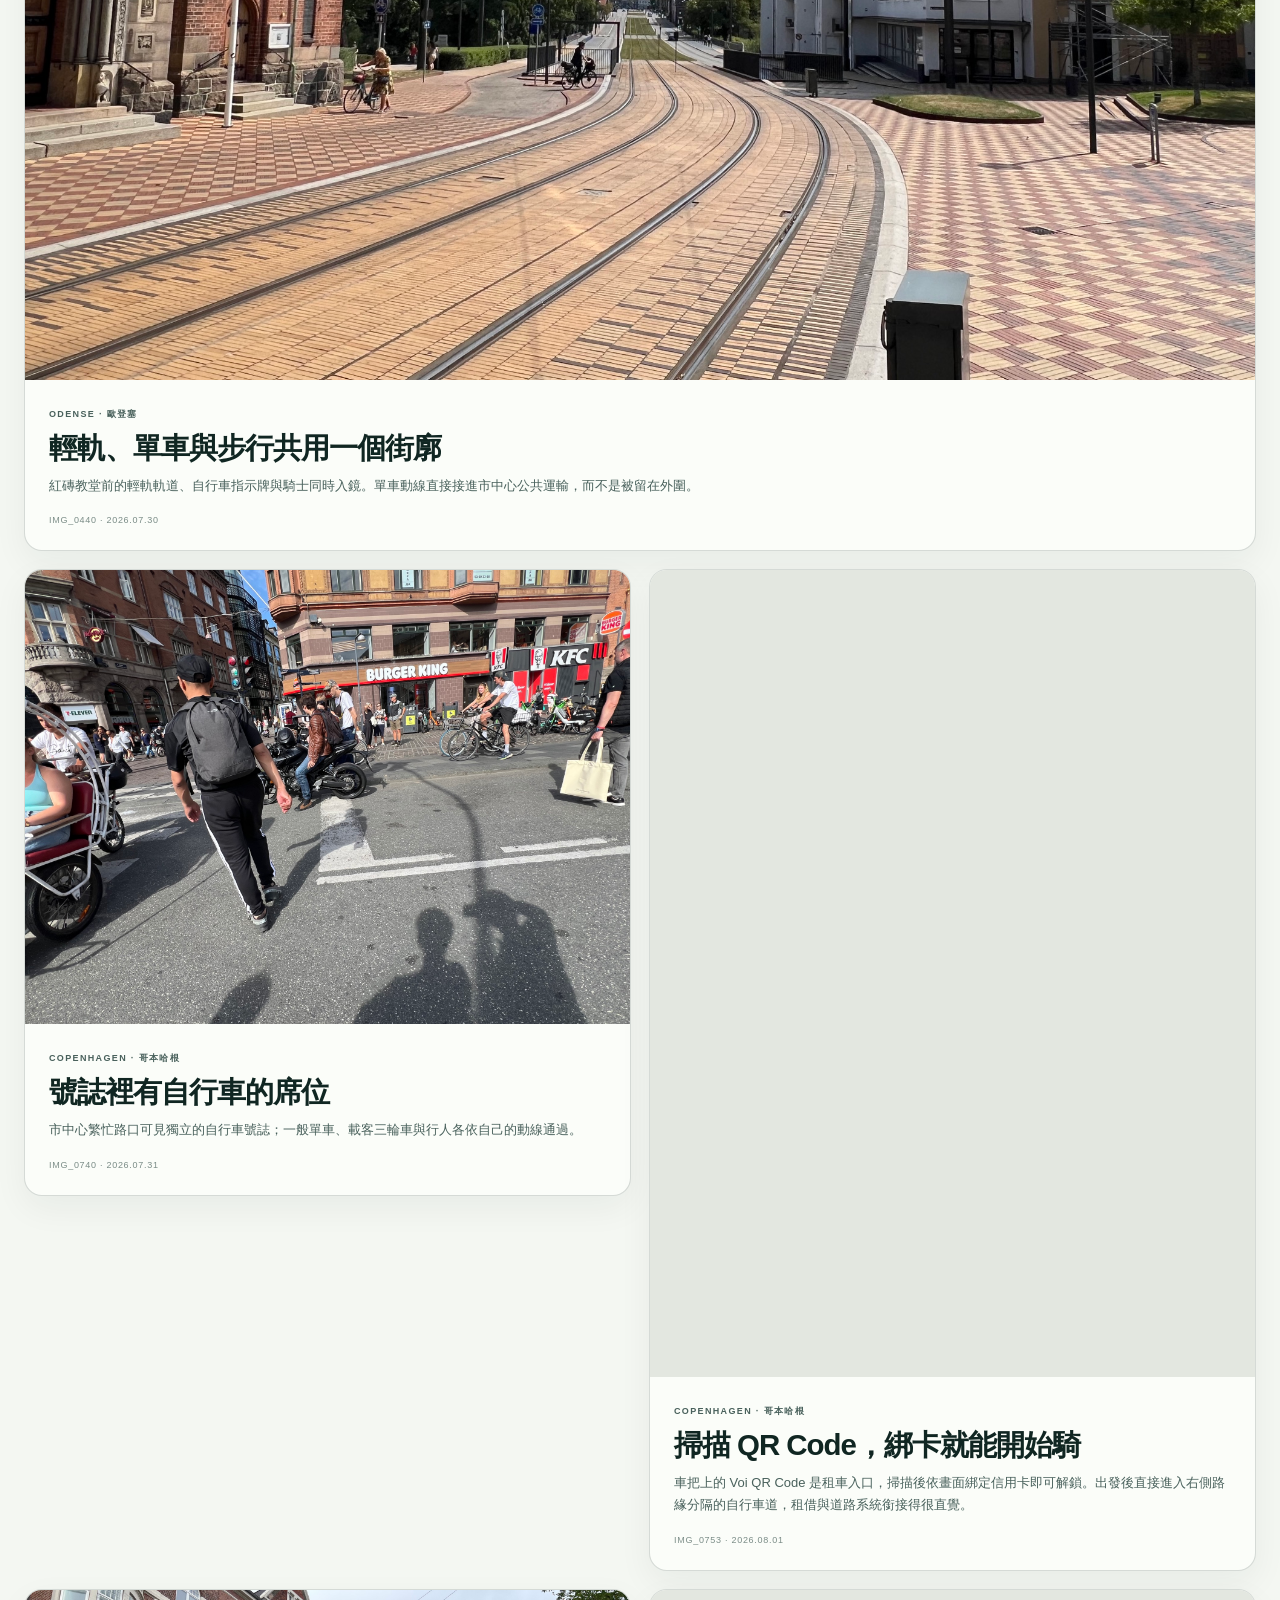
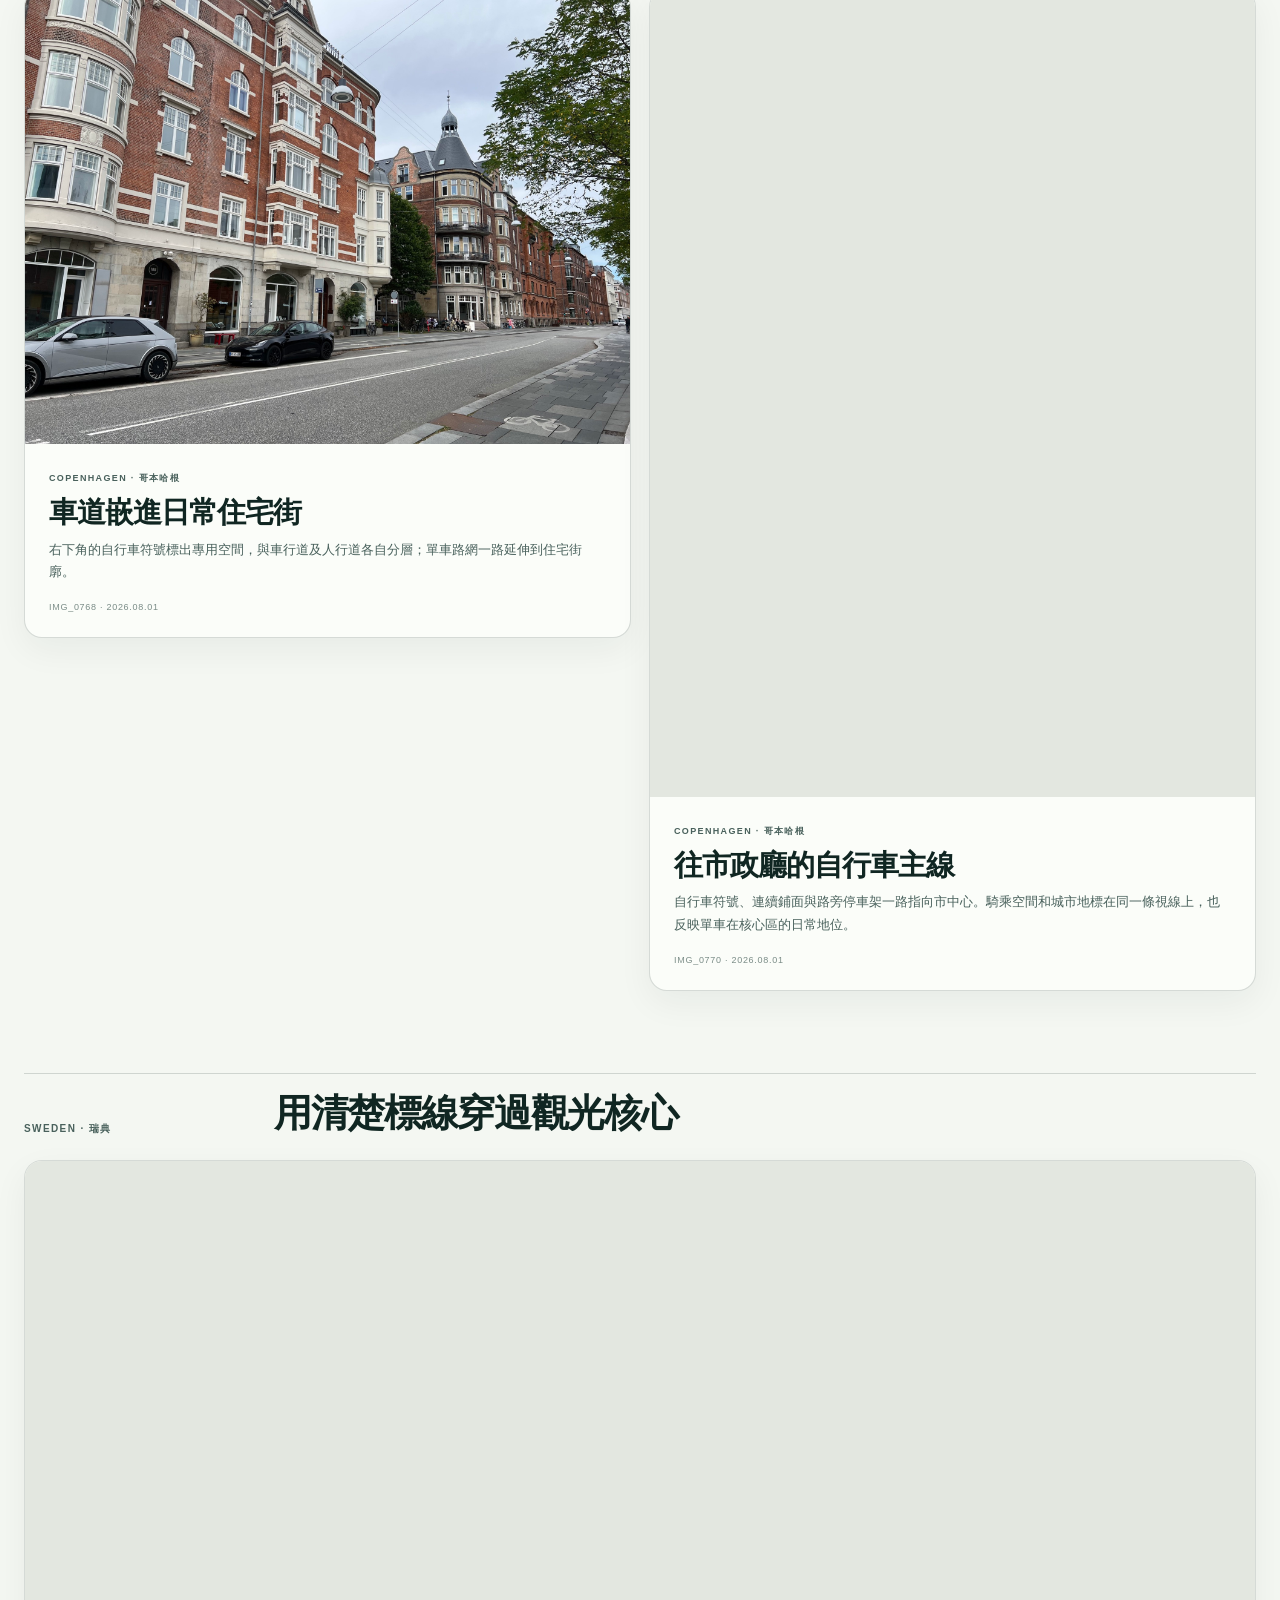
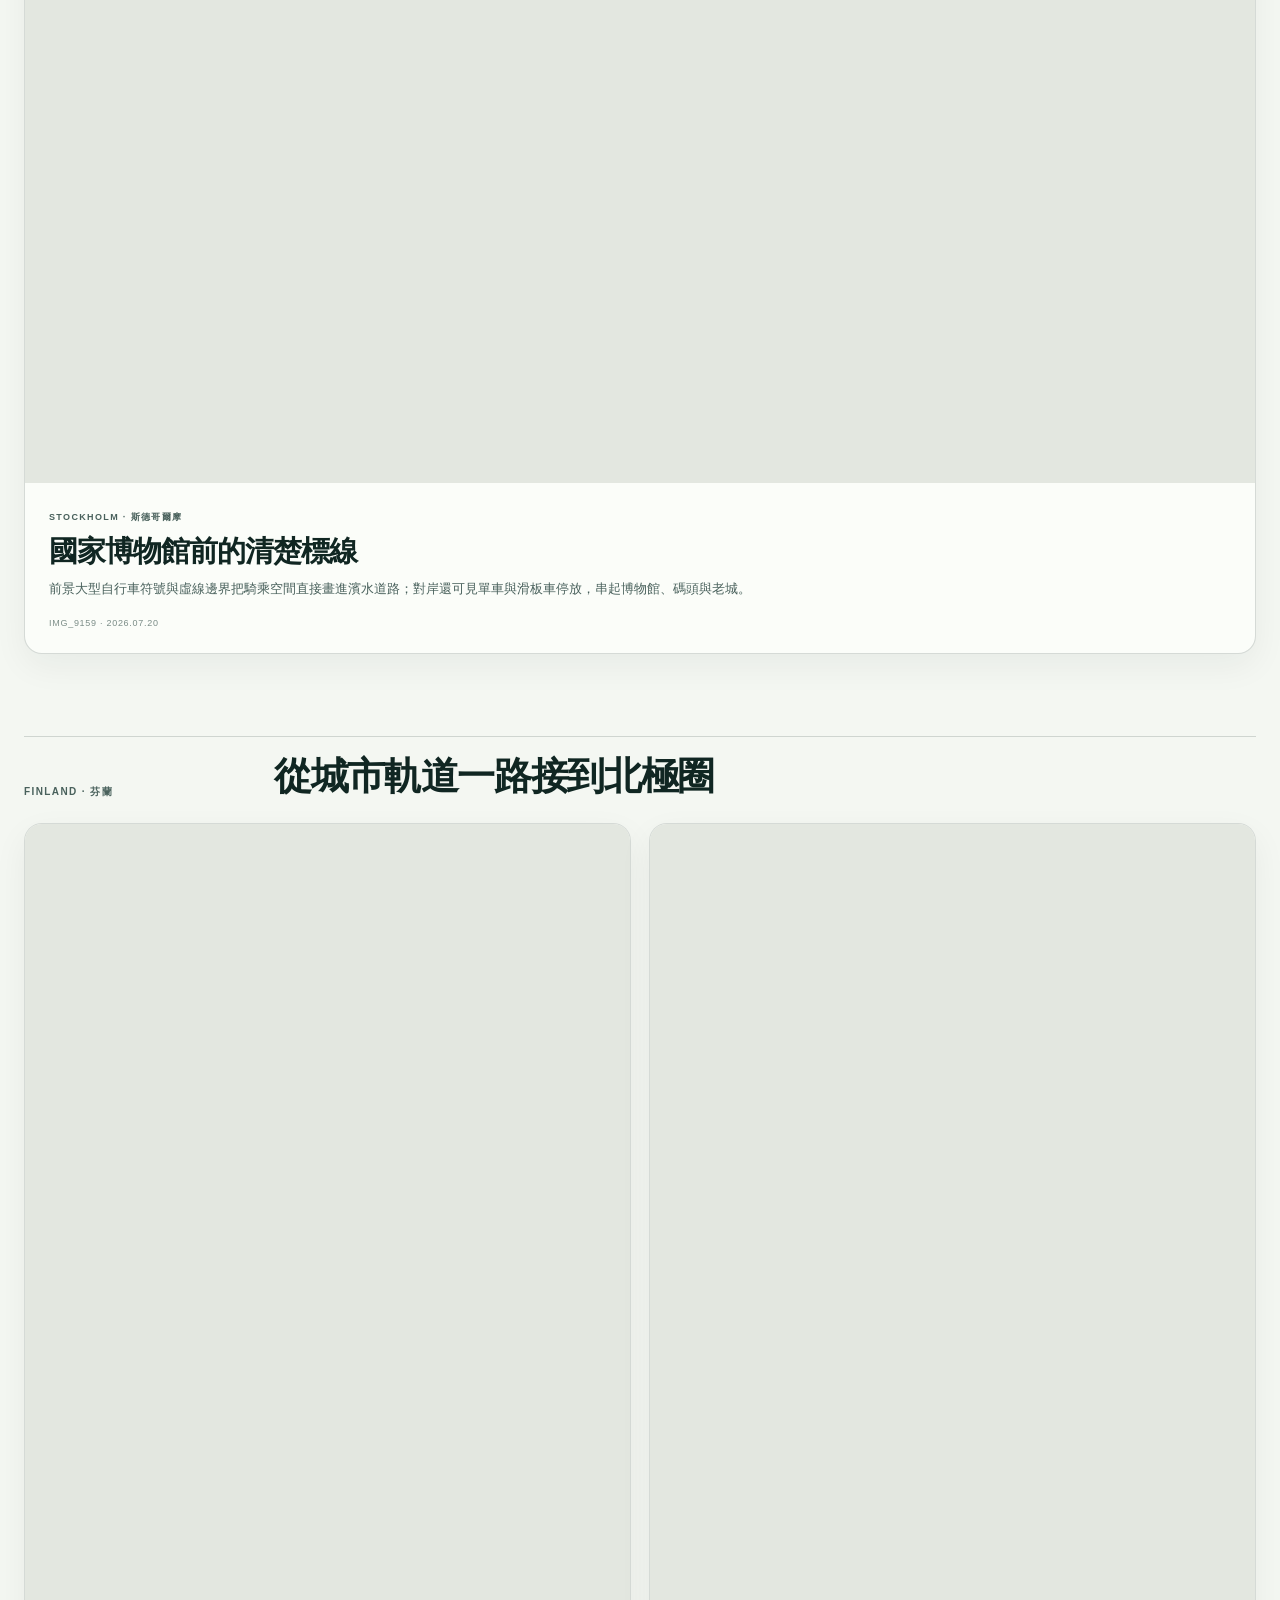
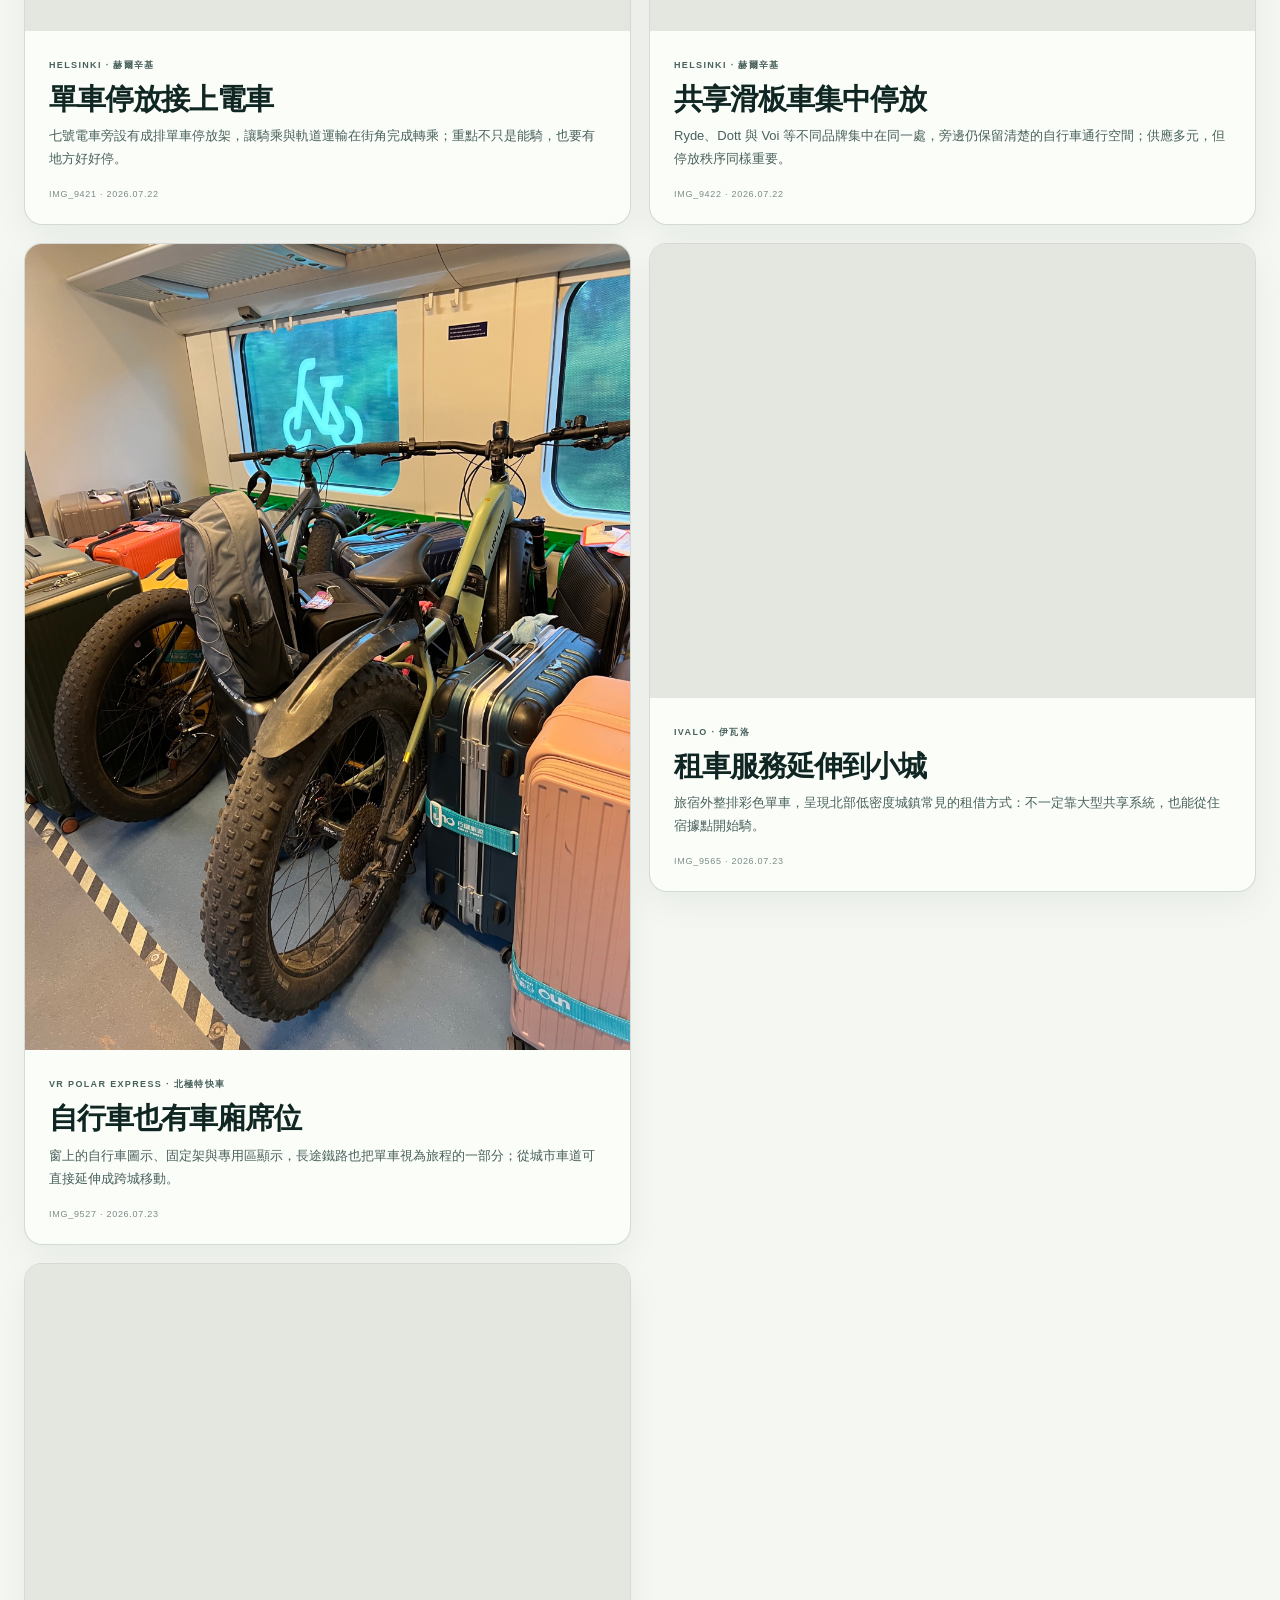
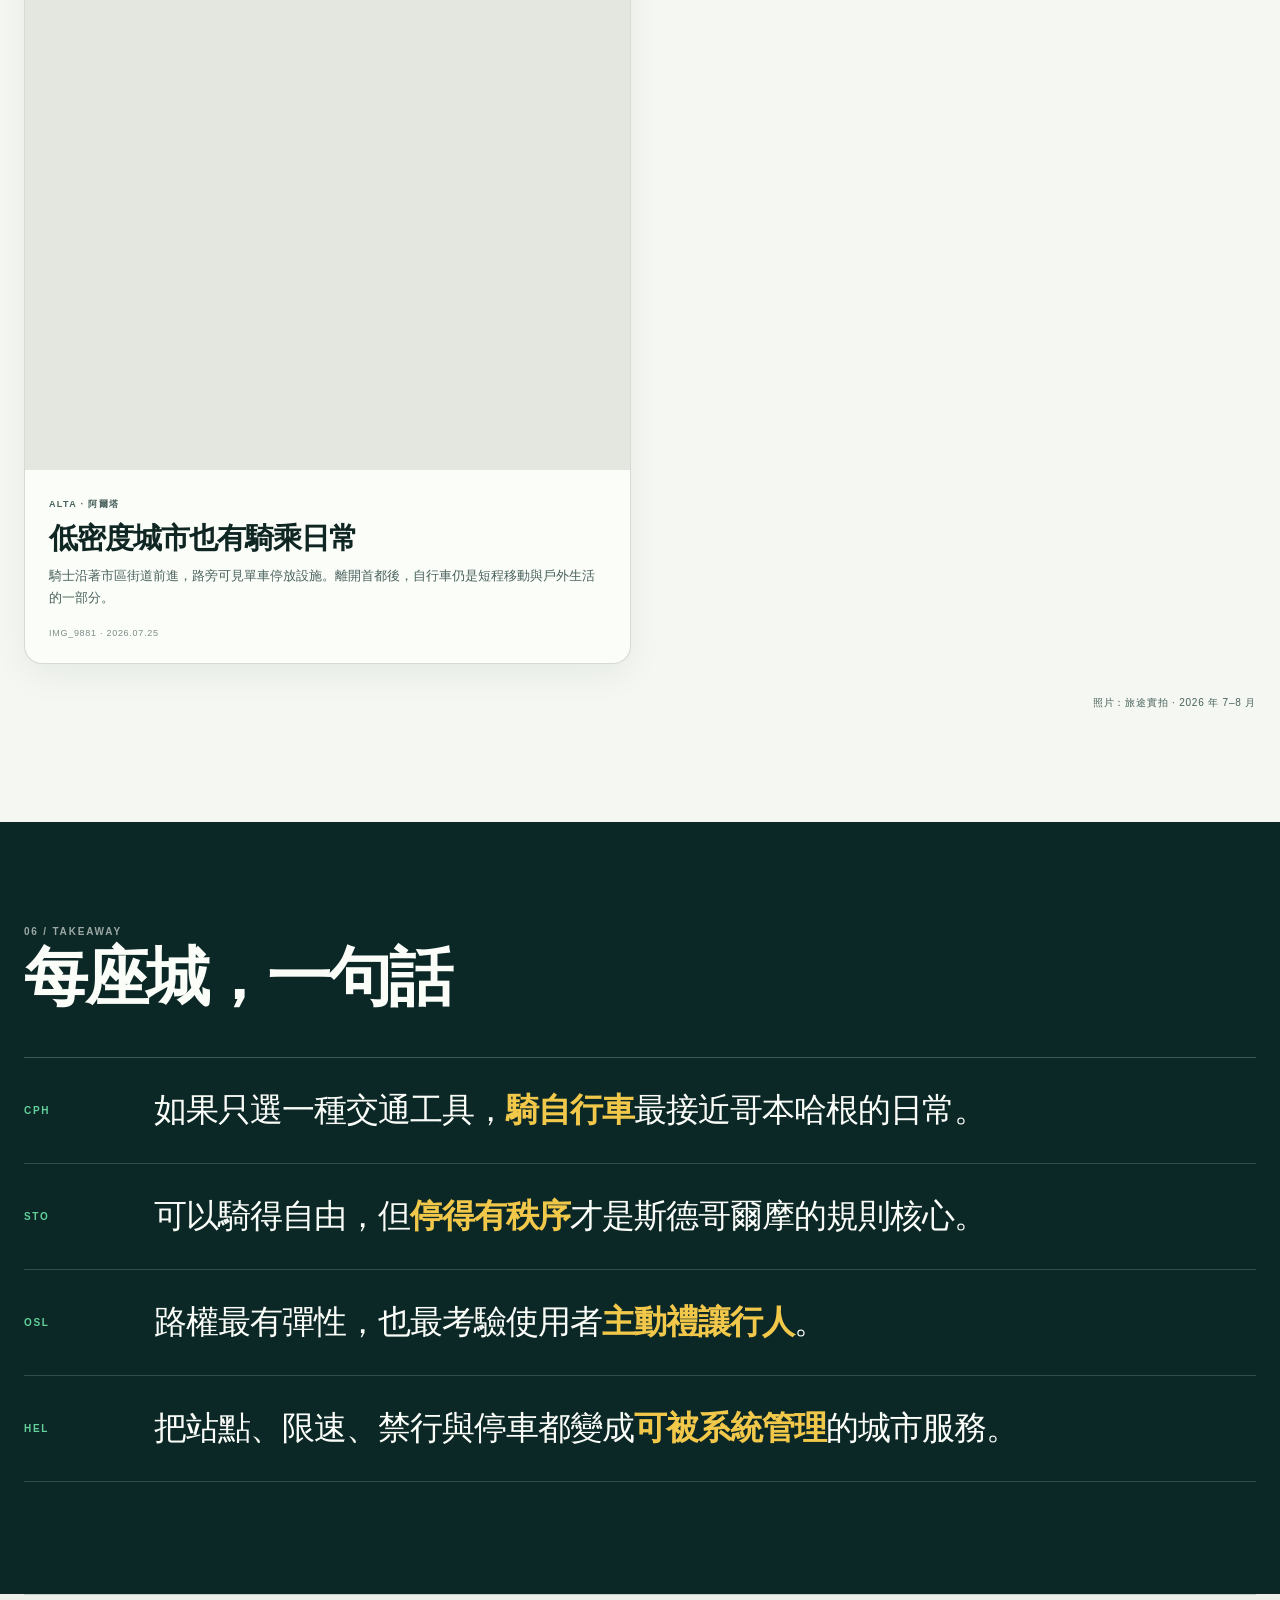
==== commit 525870ca: "fix: support mobile music and lyric sync" ====
--- a/mobility/index.html
+++ b/mobility/index.html
@@ -21,9 +21,9 @@
     <meta property="og:image:alt" content="北歐四國四大都市移動比較：自行車、滑板車與城市車道" />
     <meta name="twitter:card" content="summary_large_image" />
     <title>北歐四國｜四大都市微移動比較</title>
-    <link rel="stylesheet" href="styles.css?v=20260816-1" />
-    <script src="lyrics.js?v=20260816-1" defer></script>
-    <script src="script.js?v=20260816-1" defer></script>
+    <link rel="stylesheet" href="styles.css?v=20260816-2" />
+    <script src="lyrics.js?v=20260816-2" defer></script>
+    <script src="script.js?v=20260816-2" defer></script>
   </head>
   <body>
     <a class="skip-link" href="#main">跳至主要內容</a>
@@ -555,12 +555,15 @@
       <a href="#top">回到頂端 ↑</a>
     </footer>
 
-    <audio id="background-music" src="audio/nordic-bicycle-flow.mp3?v=20260815-2" autoplay loop preload="metadata"></audio>
     <aside class="lyrics-panel" id="lyrics-panel" aria-label="同步歌詞" hidden>
       <header class="lyrics-header">
         <div><span>同步歌詞</span><strong>Nordic Bicycle Flow</strong></div>
         <button class="lyrics-close" type="button" aria-label="關閉歌詞">×</button>
       </header>
+      <div class="lyrics-player">
+        <audio id="background-music" src="audio/nordic-bicycle-flow.mp3?v=20260816-2" autoplay loop controls playsinline preload="metadata" controlslist="nodownload"></audio>
+        <p id="music-status">若手機未自動播放，請按上方播放鍵。</p>
+      </div>
       <div class="lyrics-scroll" id="lyrics-scroll" aria-live="off"></div>
       <p class="lyrics-sync-note">依歌曲段落自動同步 · 點歌詞可跳至該句</p>
     </aside>
--- a/mobility/styles.css
+++ b/mobility/styles.css
@@ -258,6 +258,10 @@
 .lyrics-header span { color: var(--green); font-size: 9px; font-weight: 900; letter-spacing: .16em; }
 .lyrics-header strong { font-size: 15px; letter-spacing: -.01em; }
 .lyrics-close { width: 36px; height: 36px; border: 0; border-radius: 50%; color: var(--white); background: rgba(255,255,255,.08); font-size: 24px; line-height: 1; cursor: pointer; }
+.lyrics-player { padding: 12px 18px 10px; border-bottom: 1px solid rgba(255,255,255,.1); background: rgba(255,255,255,.035); }
+.lyrics-player audio { width: 100%; height: 38px; display: block; color-scheme: dark; }
+.lyrics-player p { margin: 7px 2px 0; color: rgba(255,255,255,.52); font-size: 8px; line-height: 1.5; letter-spacing: .05em; }
+.lyrics-player p.is-error { color: #ffb29f; }
 .lyrics-scroll { min-height: 180px; overflow-y: auto; padding: 16px 12px 72px; scroll-behavior: smooth; scrollbar-color: rgba(255,255,255,.3) transparent; }
 .lyrics-section { margin: 18px 10px 7px; color: rgba(255,255,255,.48); font-size: 8px; font-weight: 900; letter-spacing: .15em; text-transform: uppercase; }
 .lyrics-section:first-child { margin-top: 4px; }
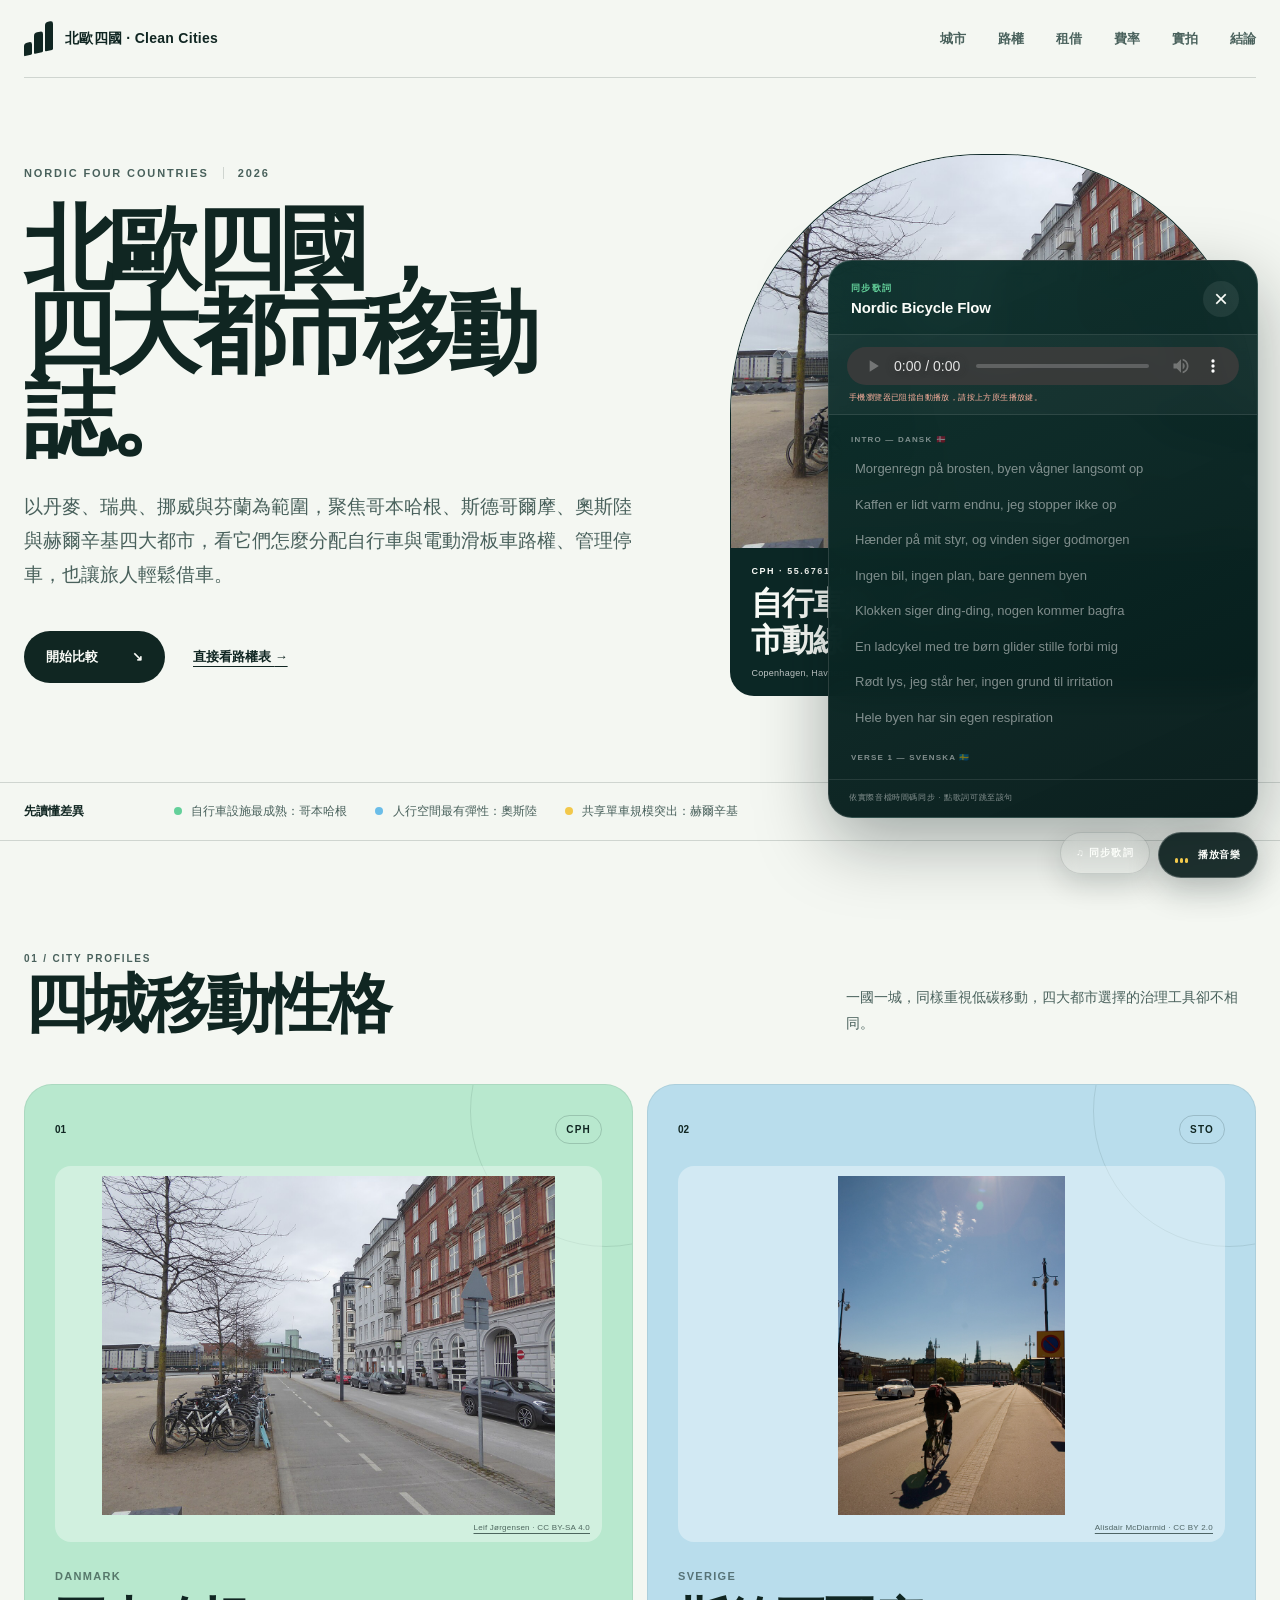
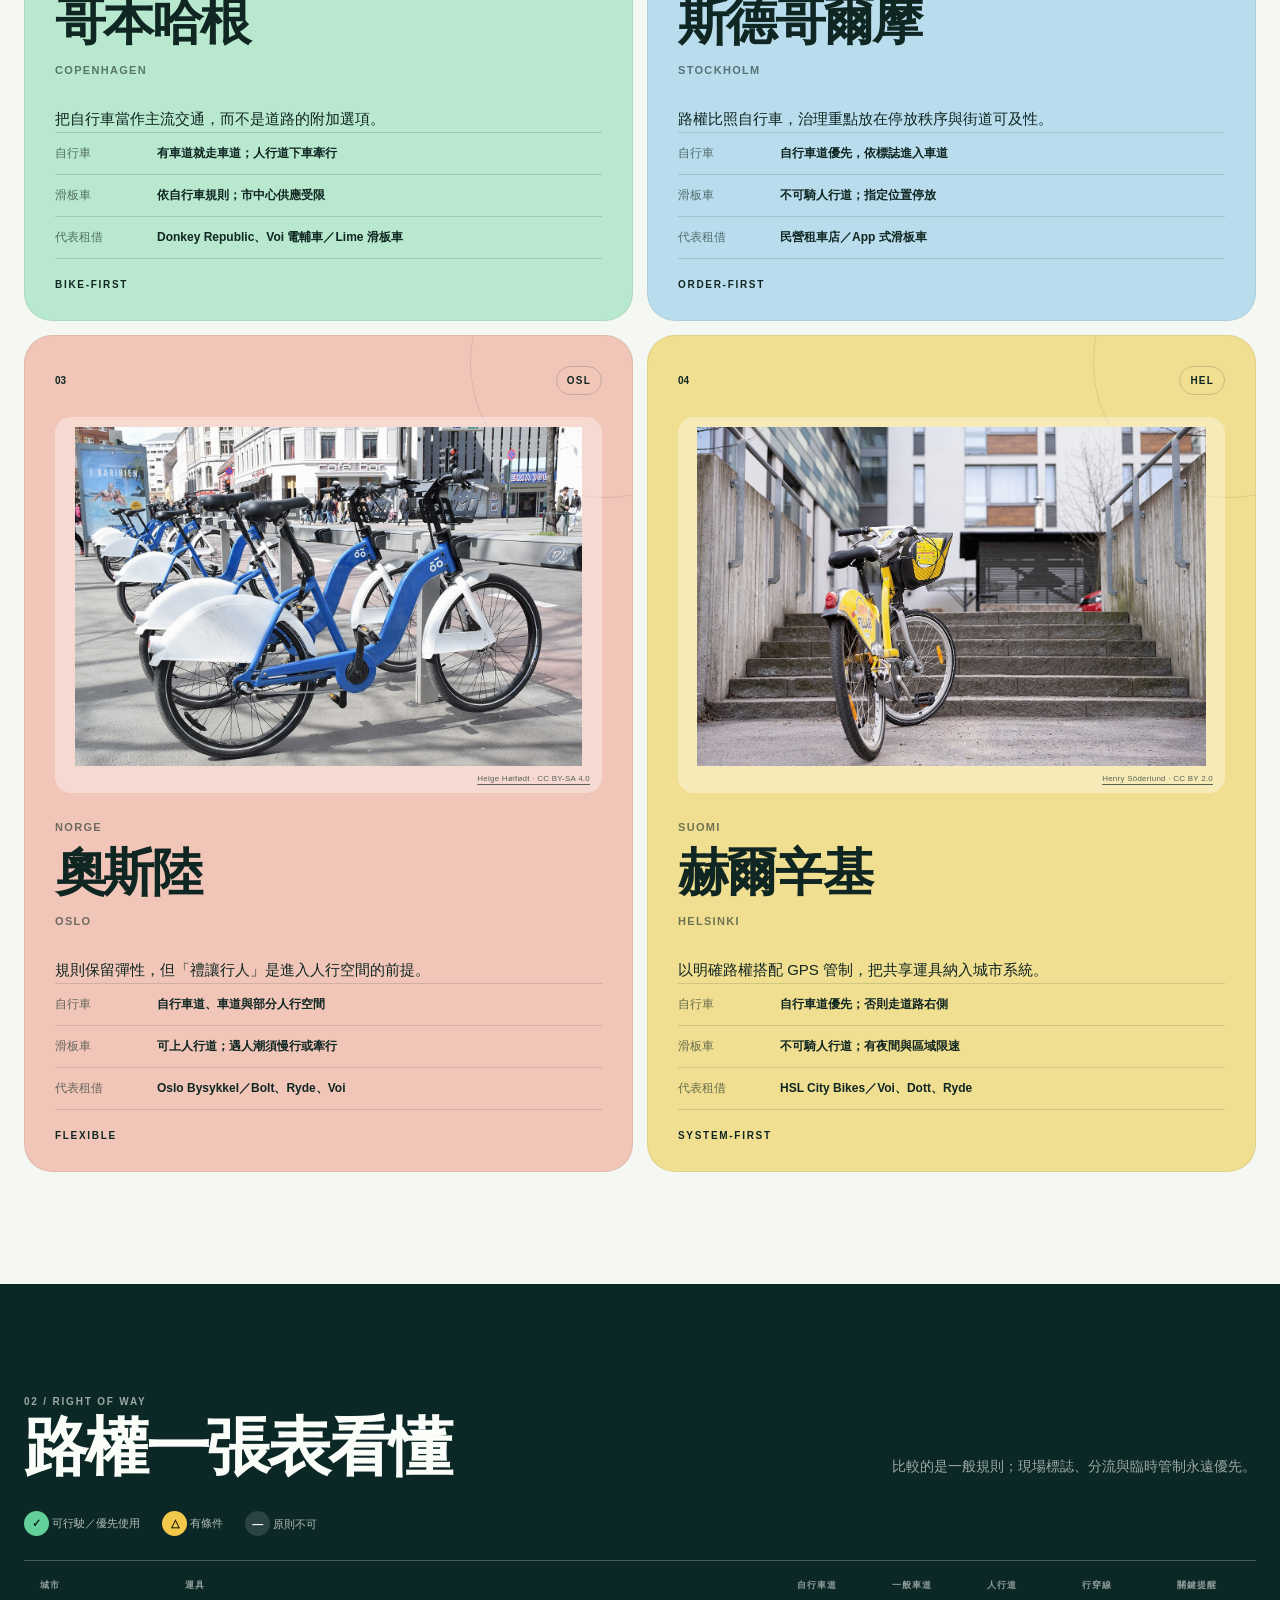
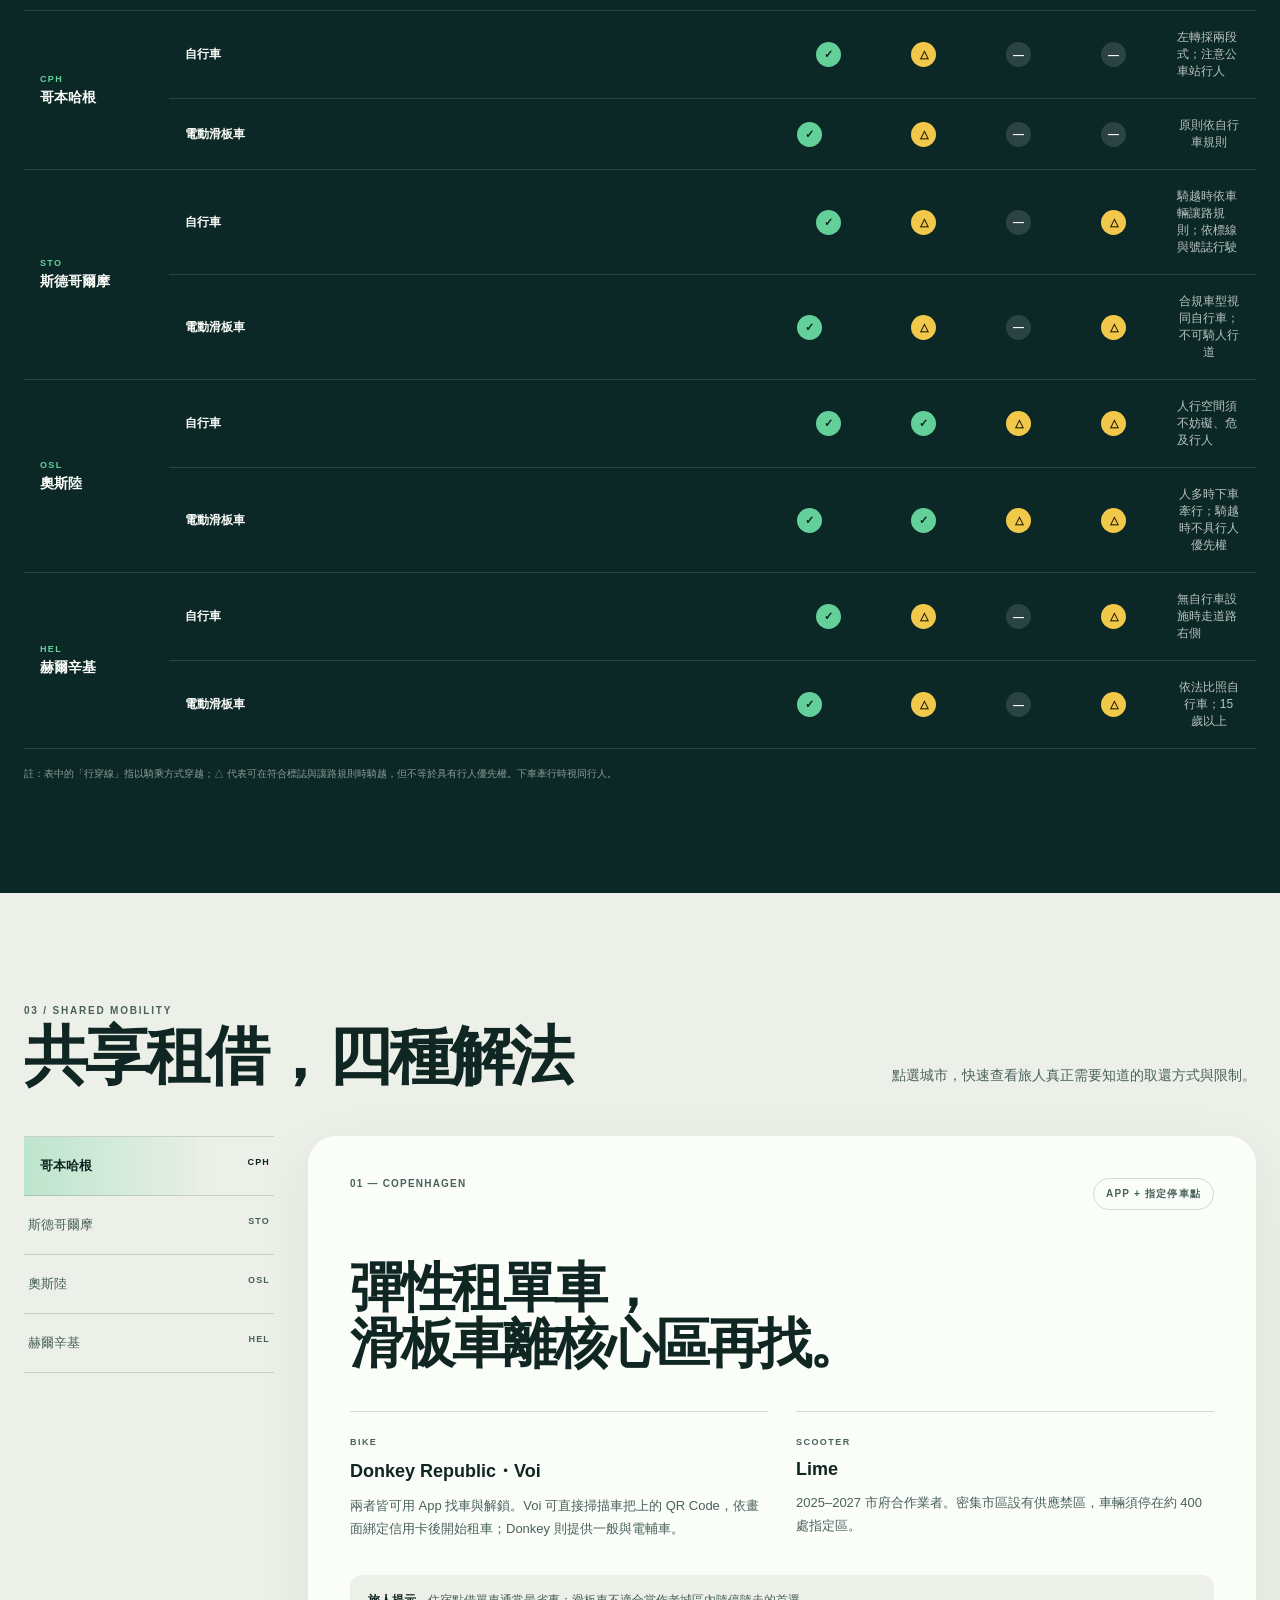
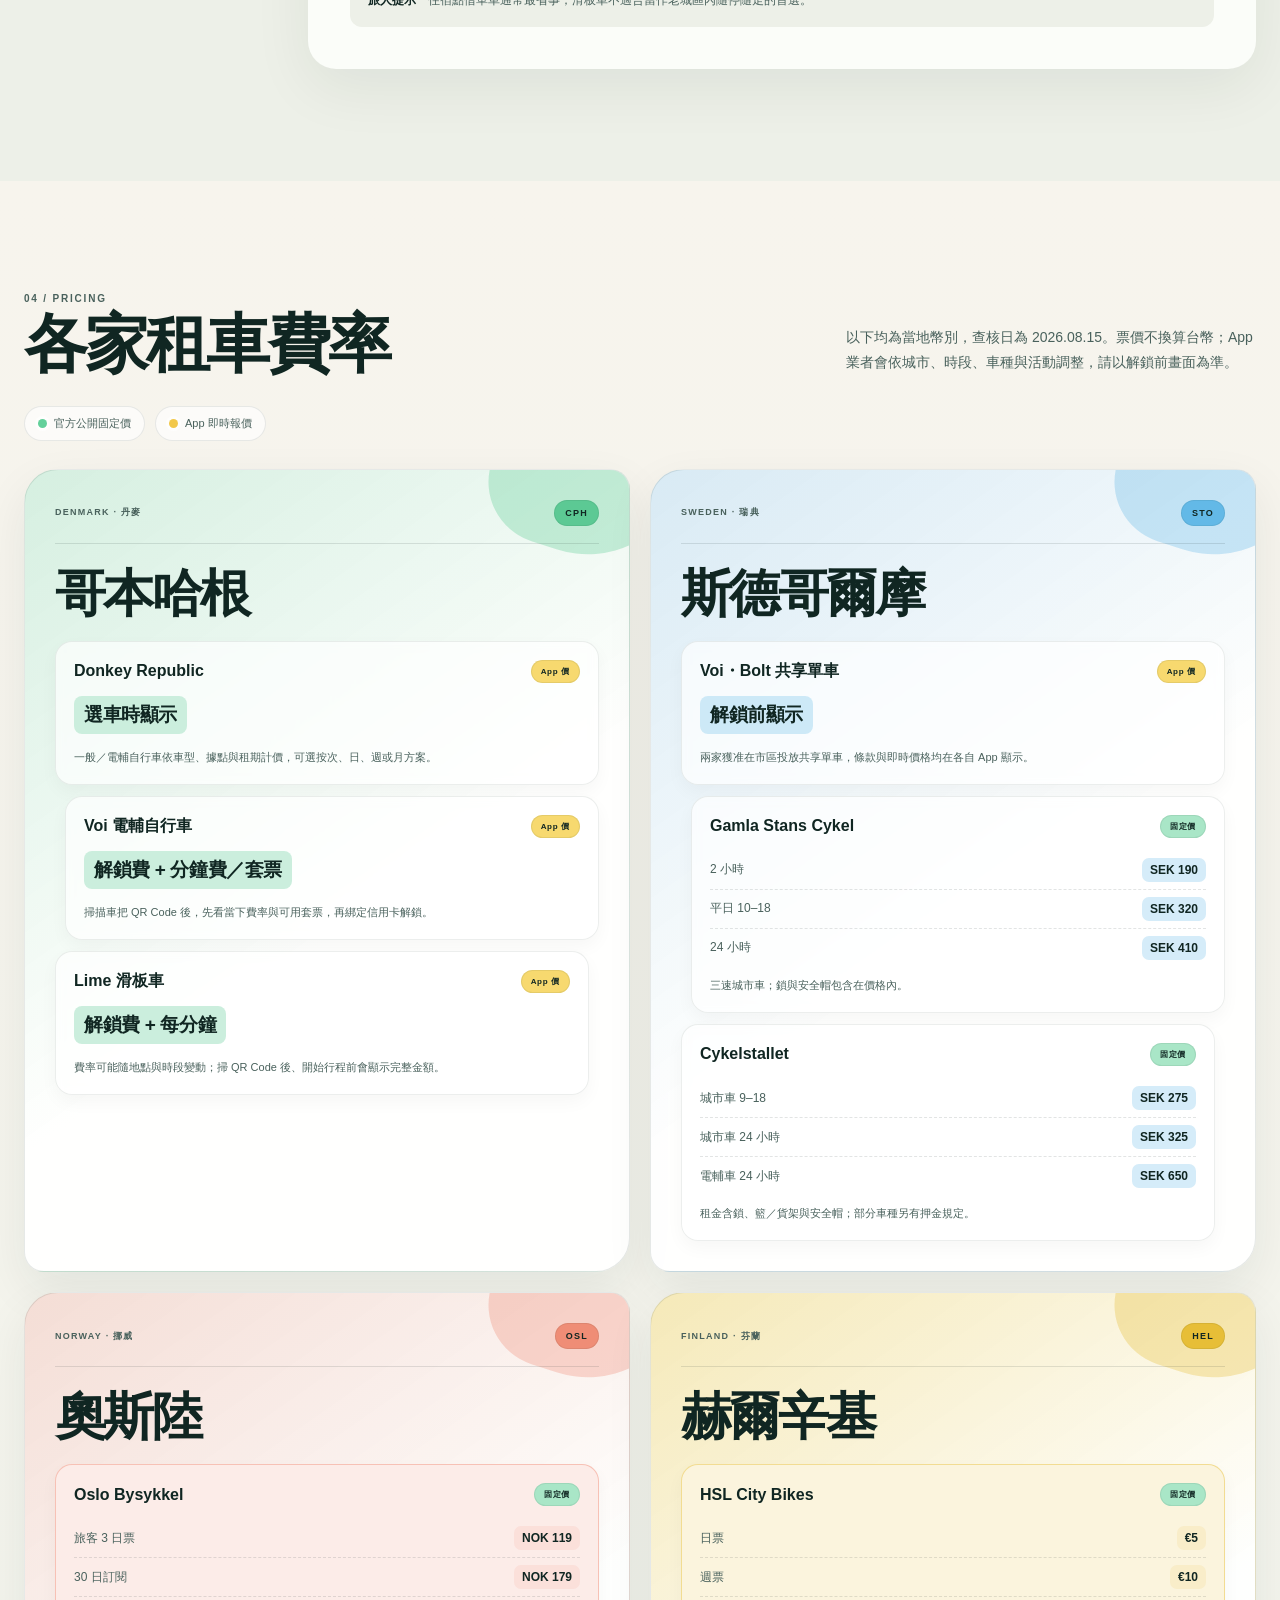
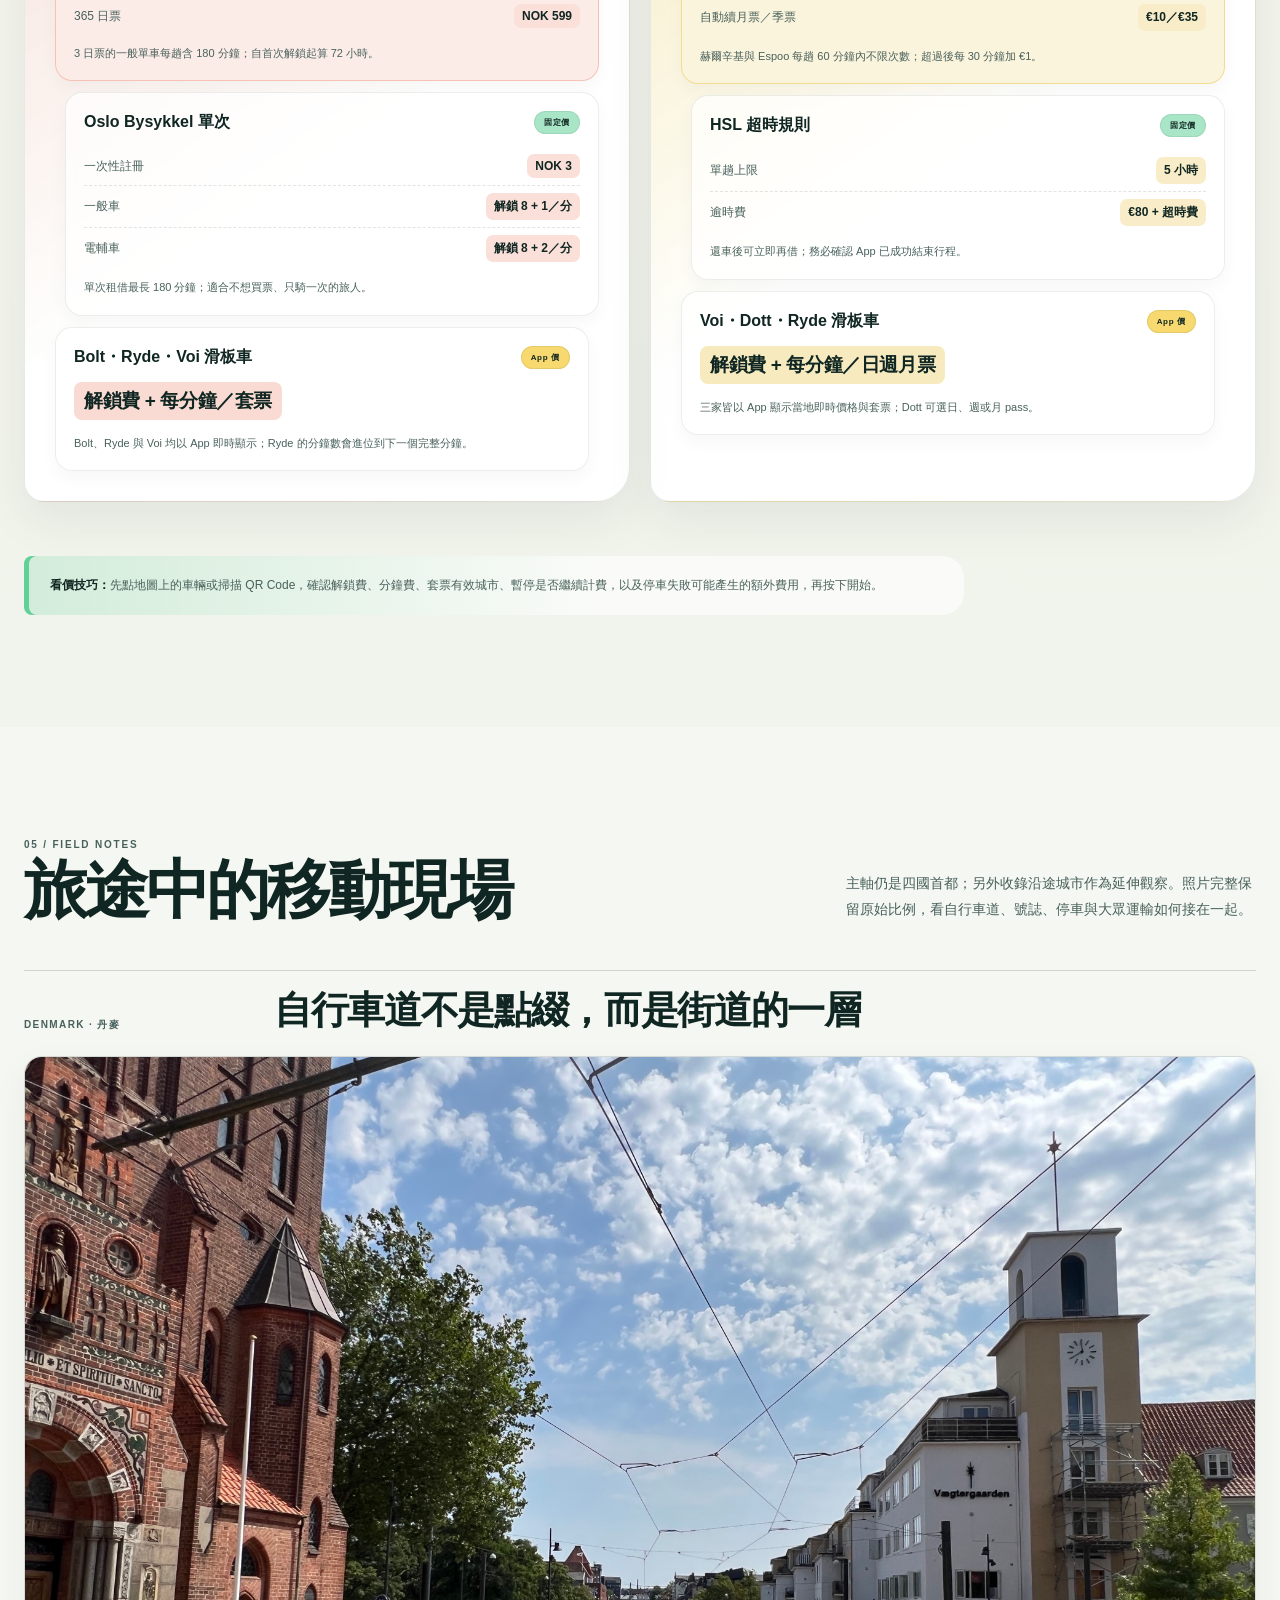
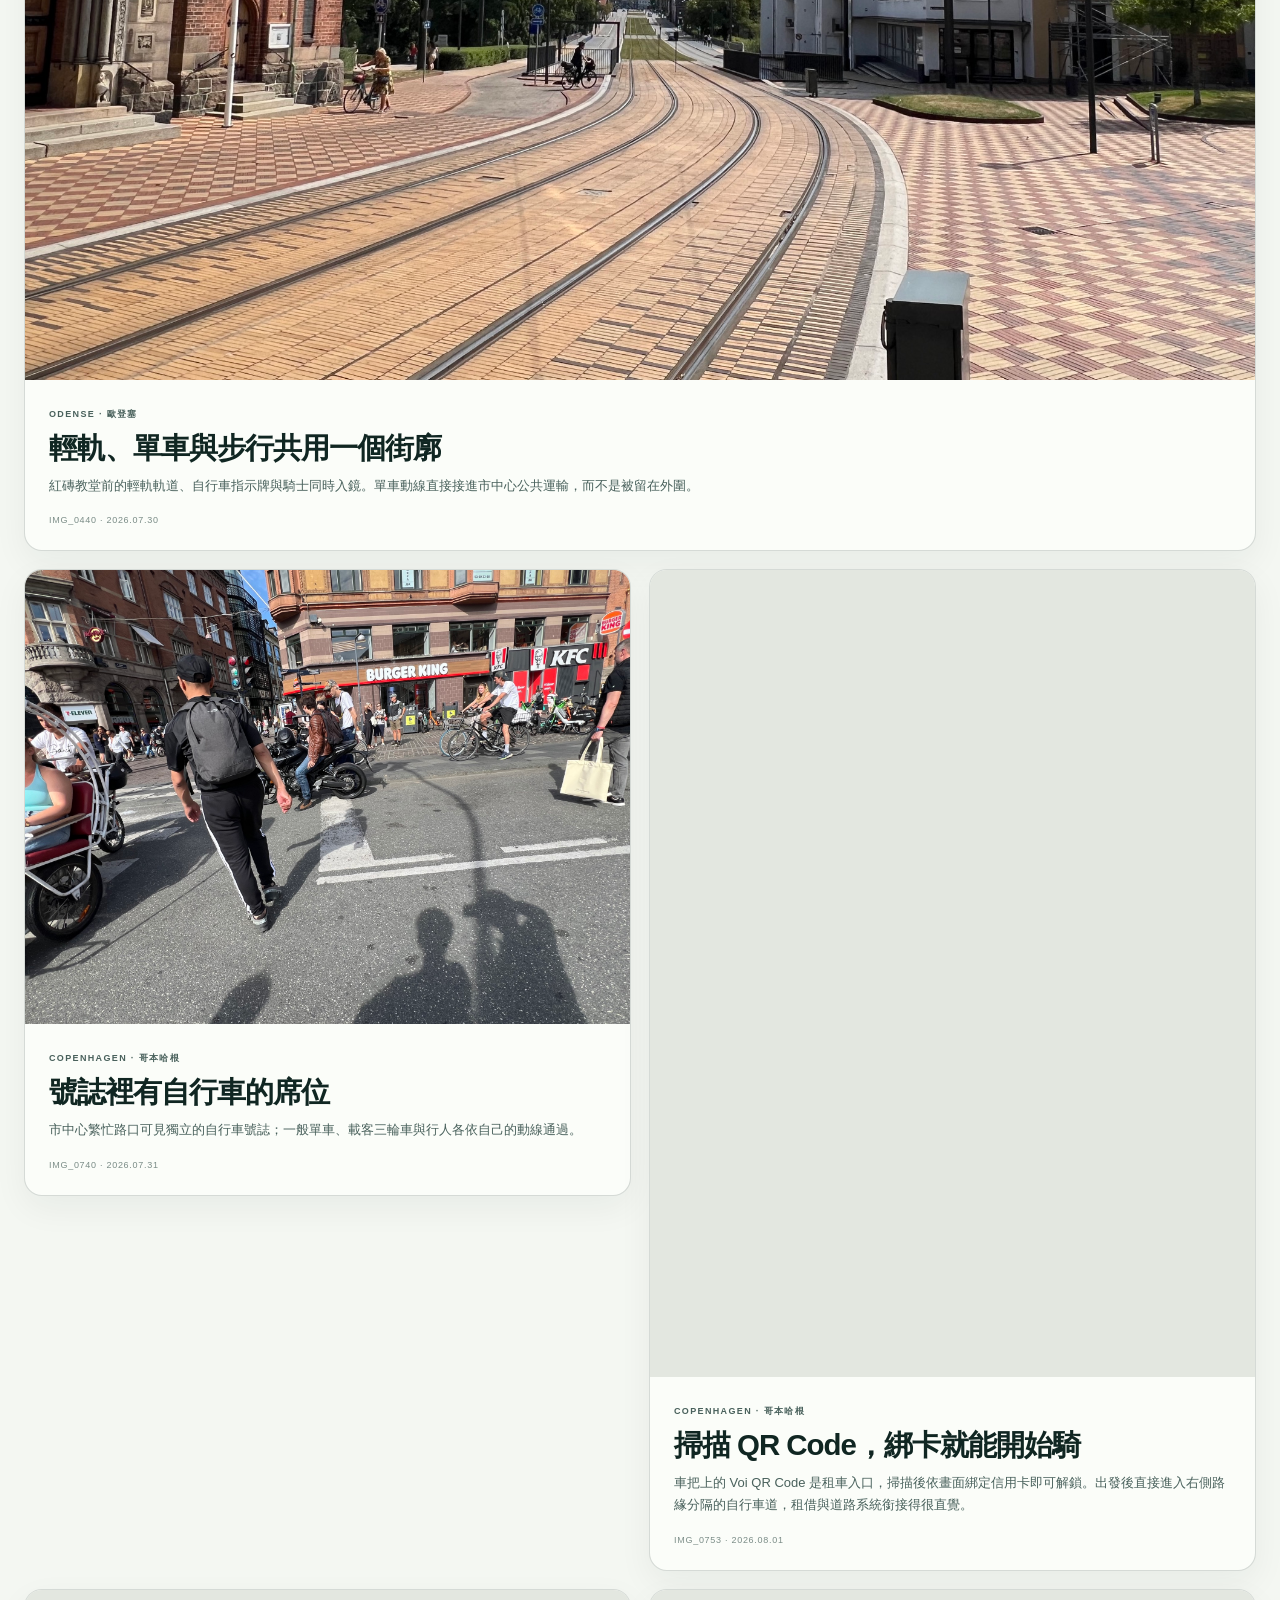
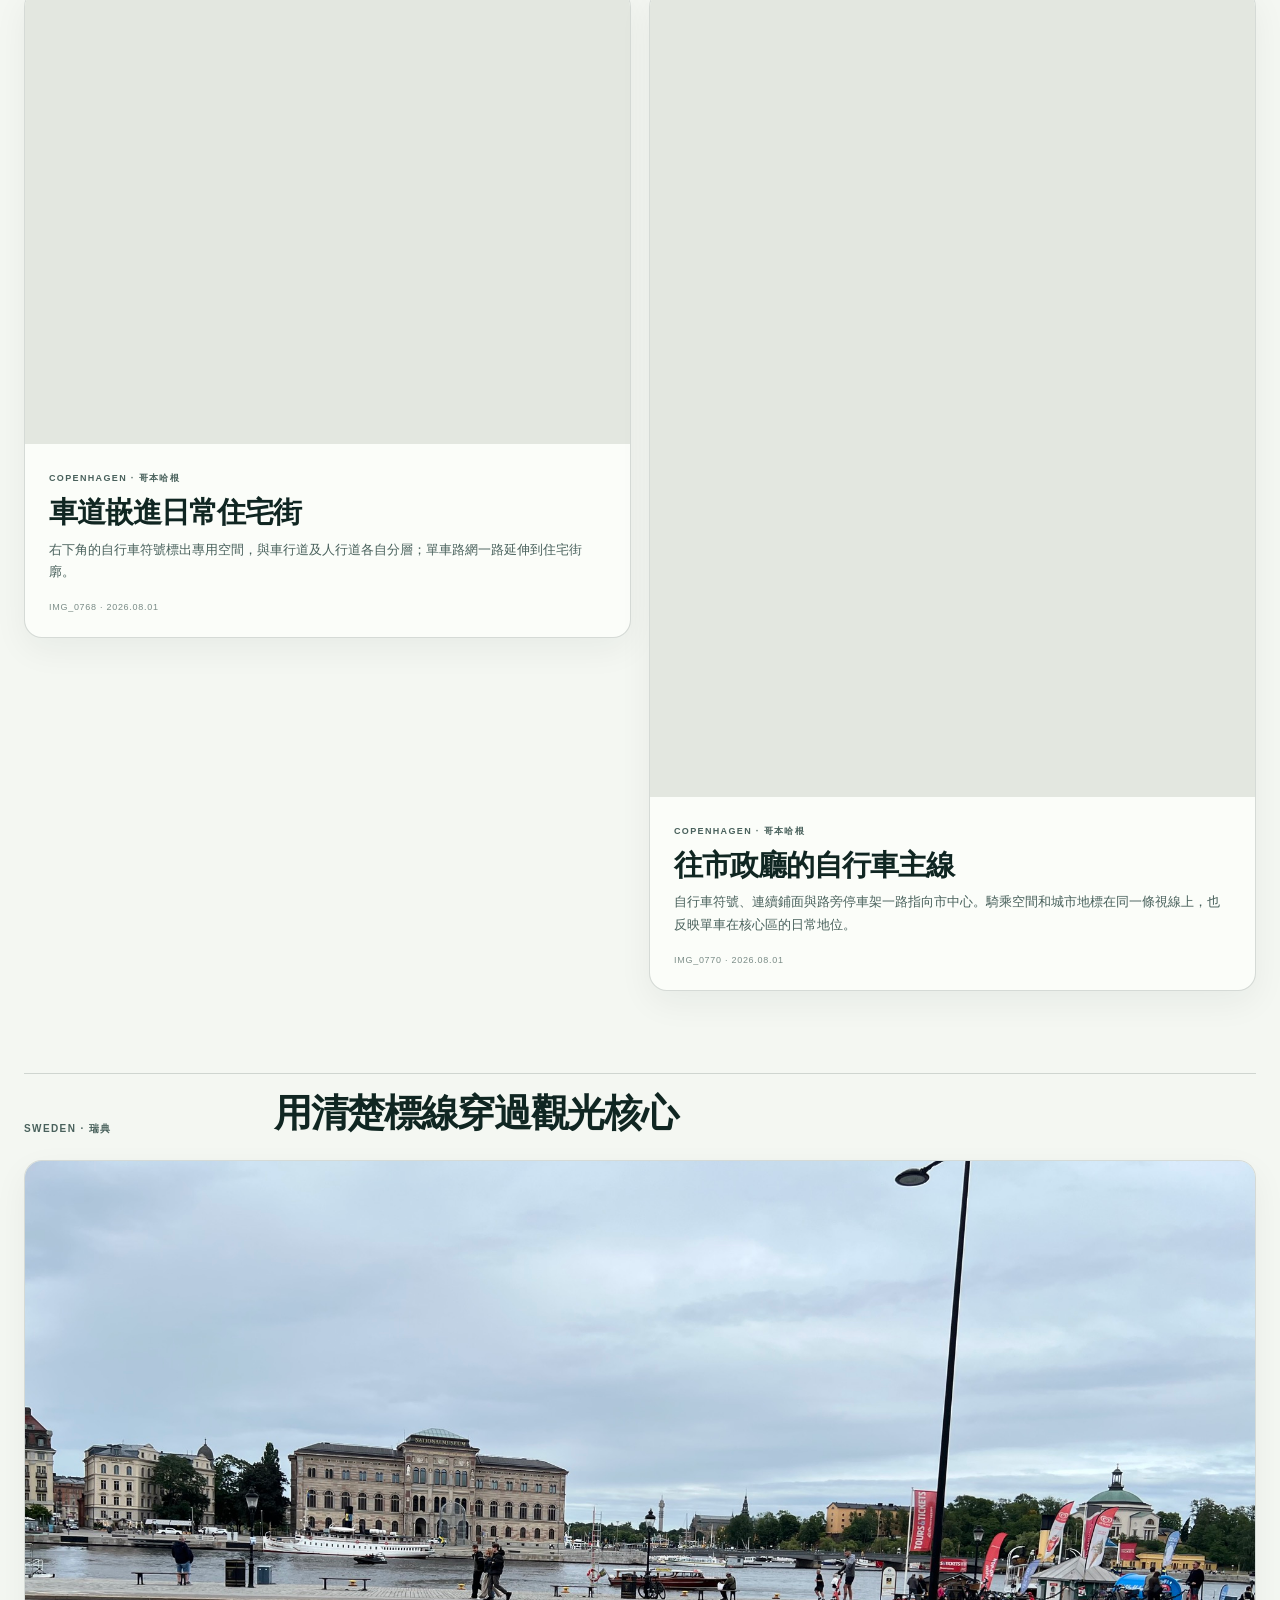
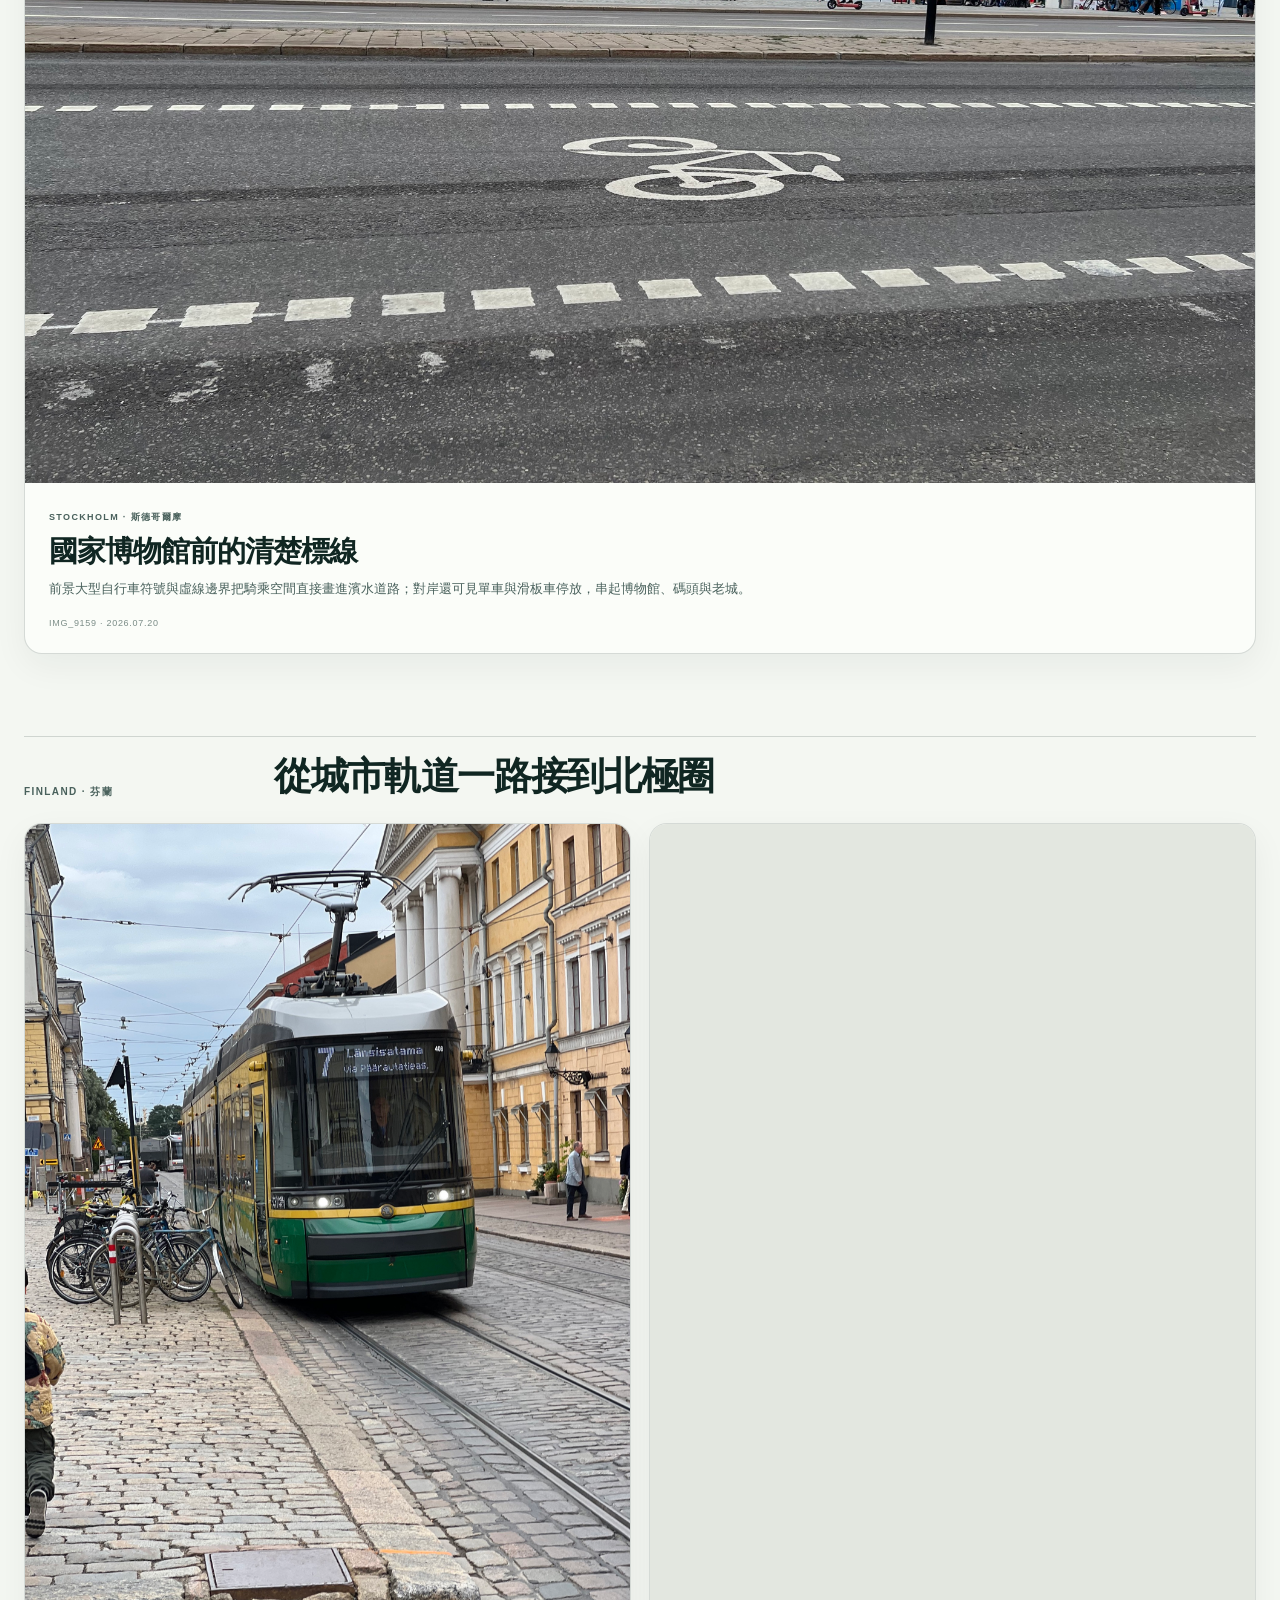
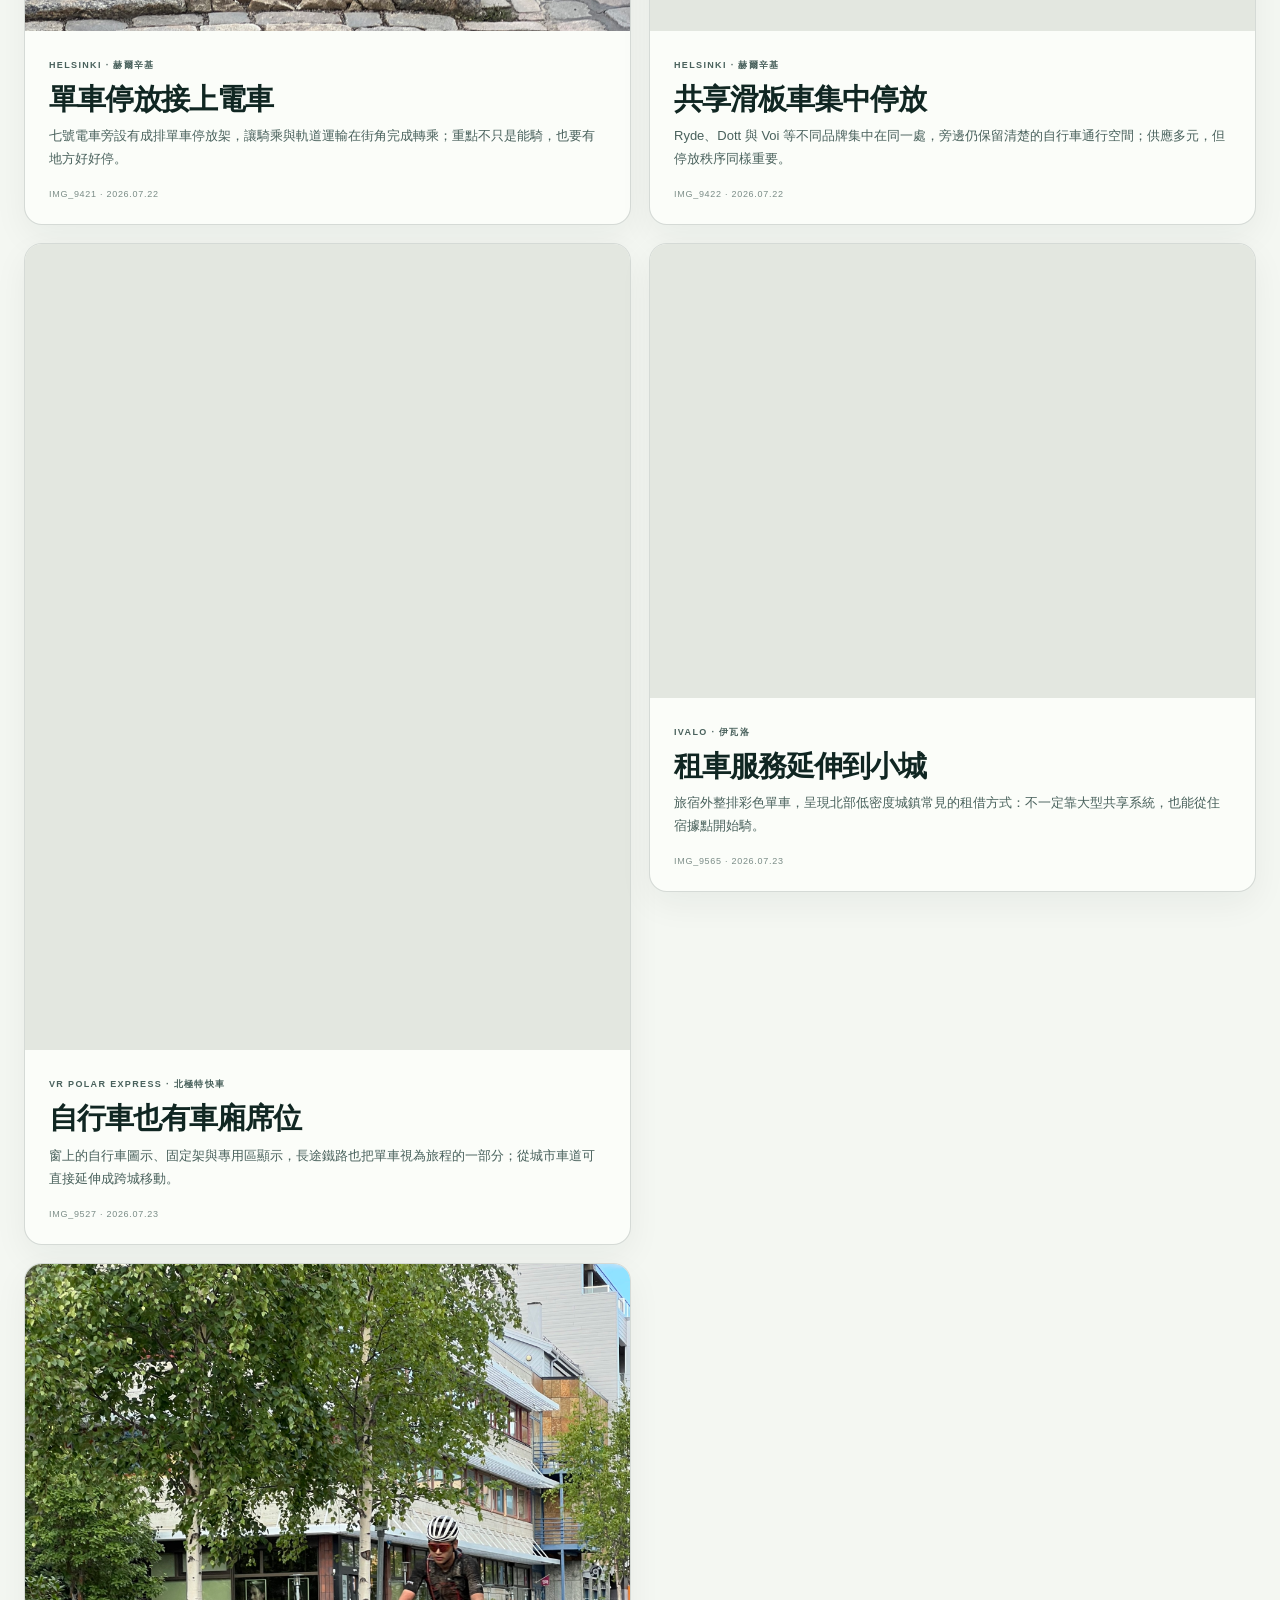
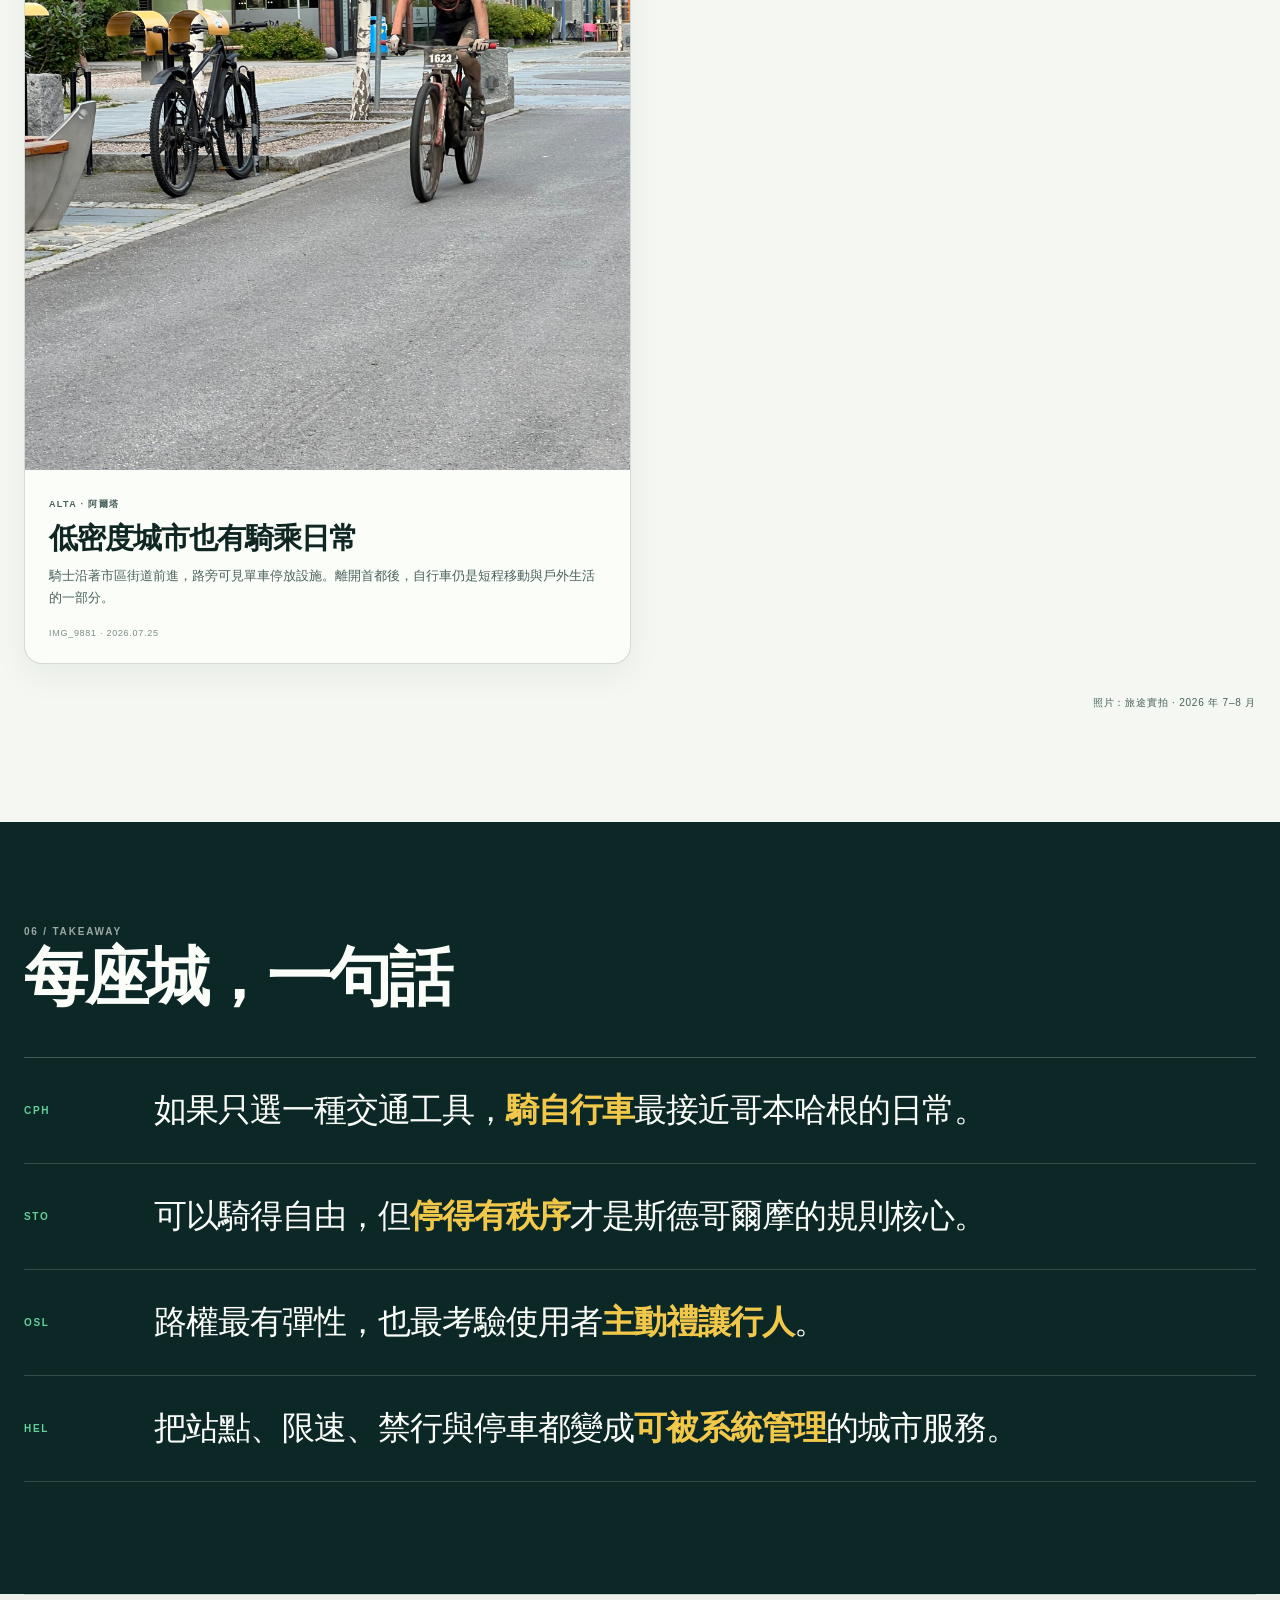
==== commit 47e7dbe0: "fix: align lyrics to recorded vocals" ====
--- a/mobility/index.html
+++ b/mobility/index.html
@@ -22,8 +22,8 @@
     <meta name="twitter:card" content="summary_large_image" />
     <title>北歐四國｜四大都市微移動比較</title>
     <link rel="stylesheet" href="styles.css?v=20260816-2" />
-    <script src="lyrics.js?v=20260816-2" defer></script>
-    <script src="script.js?v=20260816-2" defer></script>
+    <script src="lyrics.js?v=20260816-3" defer></script>
+    <script src="script.js?v=20260816-3" defer></script>
   </head>
   <body>
     <a class="skip-link" href="#main">跳至主要內容</a>
@@ -565,7 +565,7 @@
         <p id="music-status">若手機未自動播放，請按上方播放鍵。</p>
       </div>
       <div class="lyrics-scroll" id="lyrics-scroll" aria-live="off"></div>
-      <p class="lyrics-sync-note">依歌曲段落自動同步 · 點歌詞可跳至該句</p>
+      <p class="lyrics-sync-note">依實際音檔時間碼同步 · 點歌詞可跳至該句</p>
     </aside>
     <div class="music-dock">
       <button class="lyrics-toggle" type="button" aria-controls="lyrics-panel" aria-expanded="false">
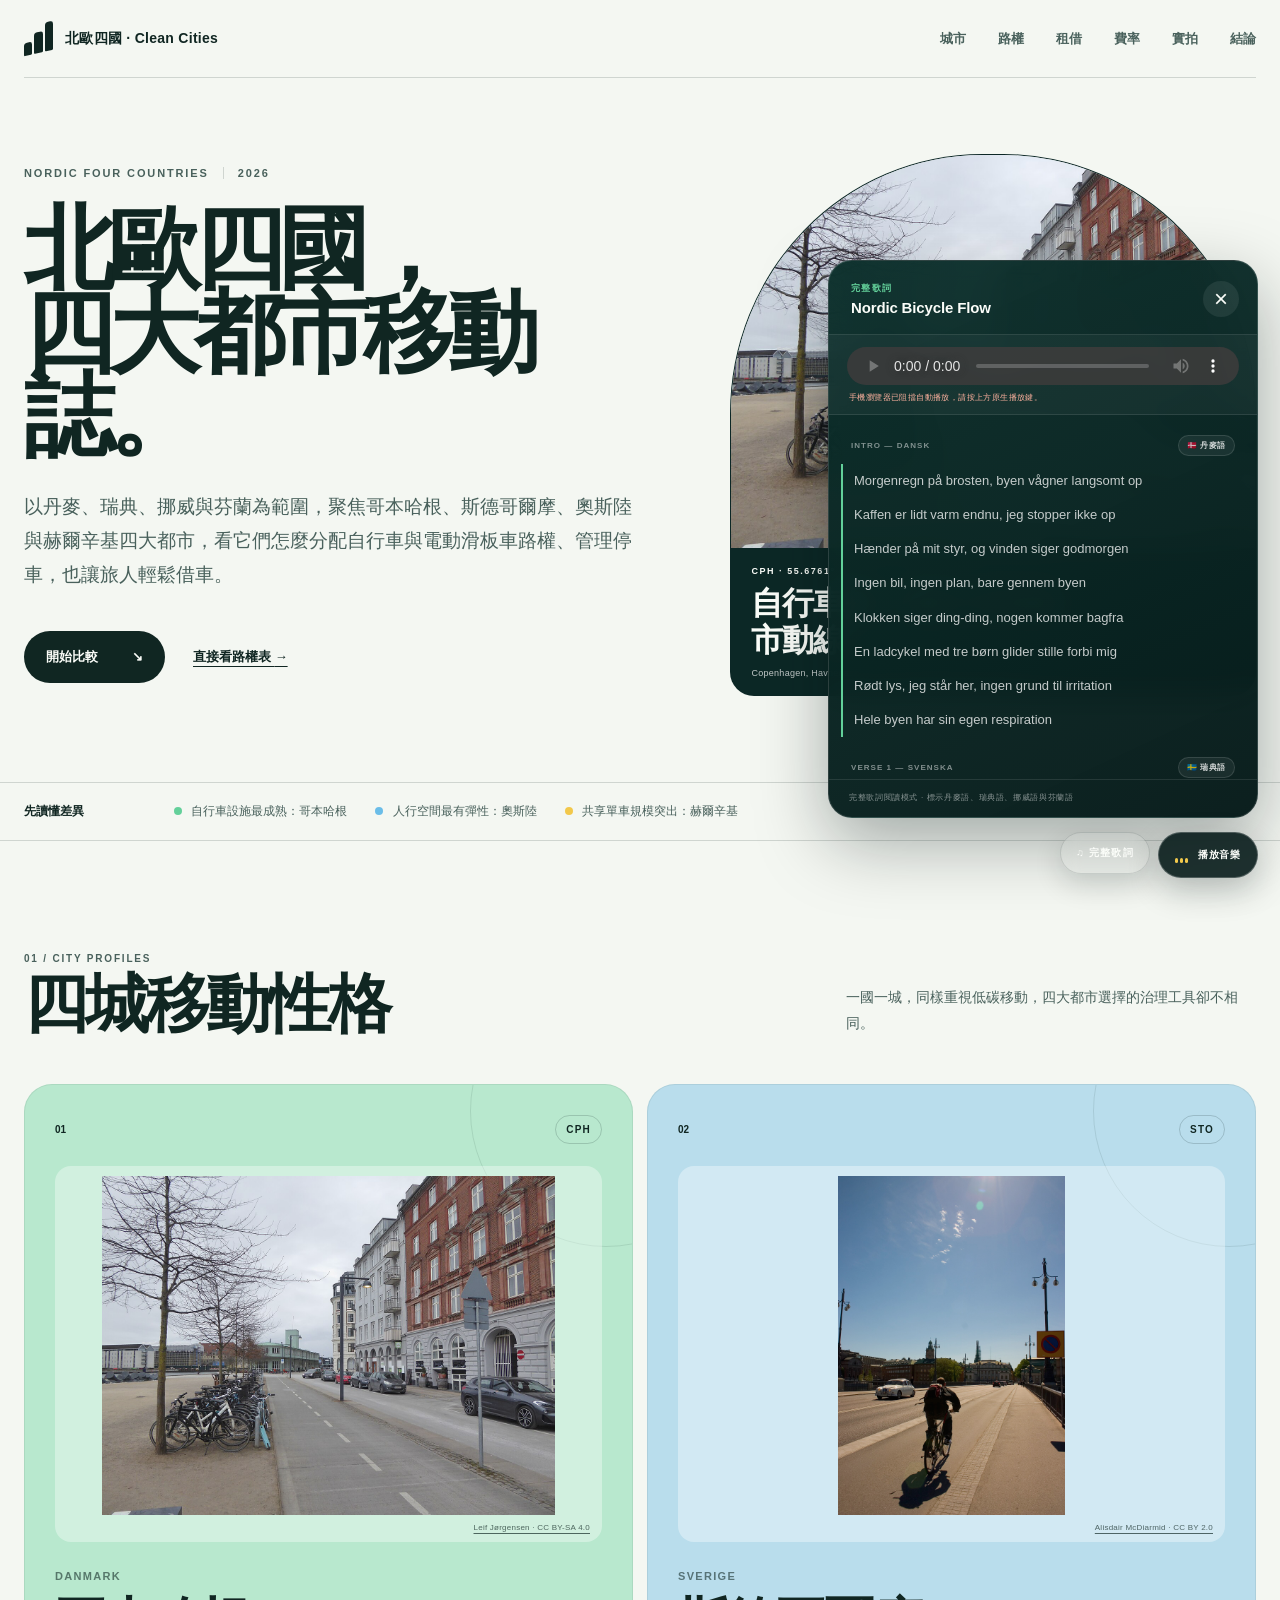
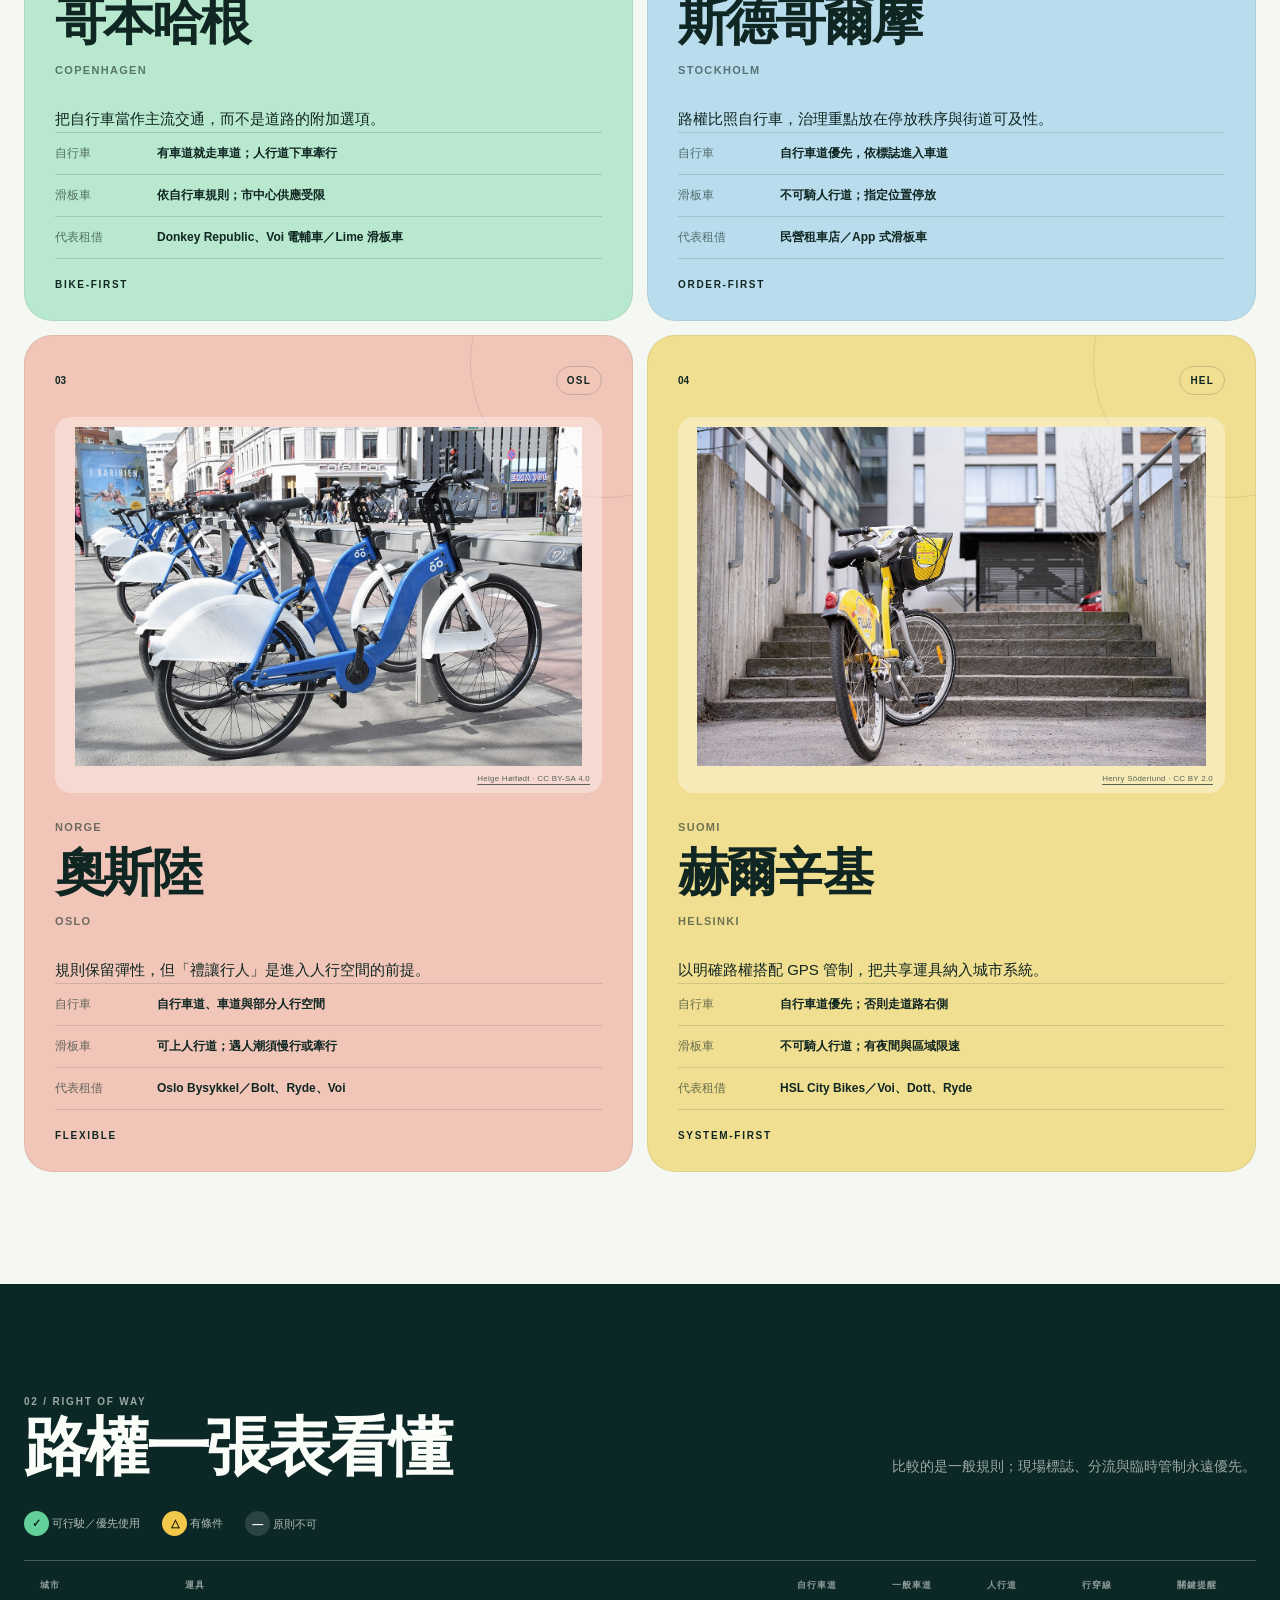
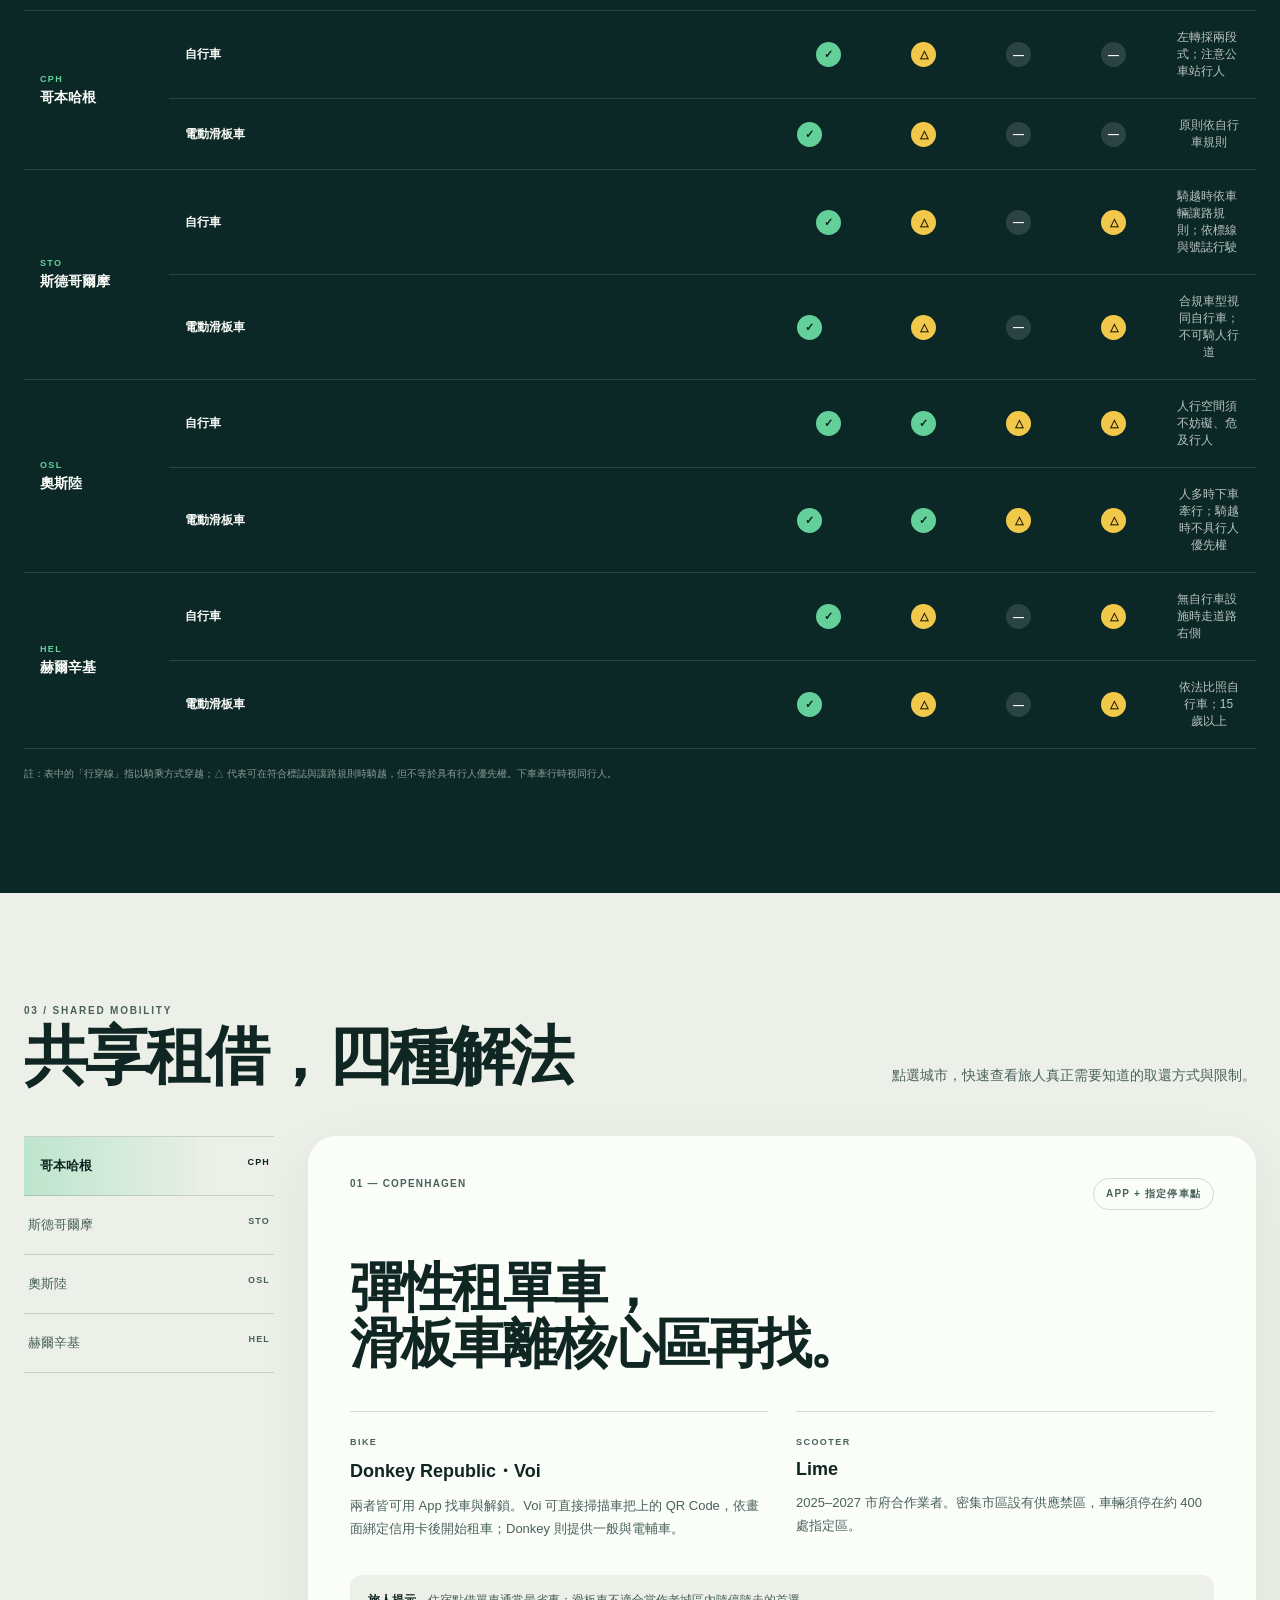
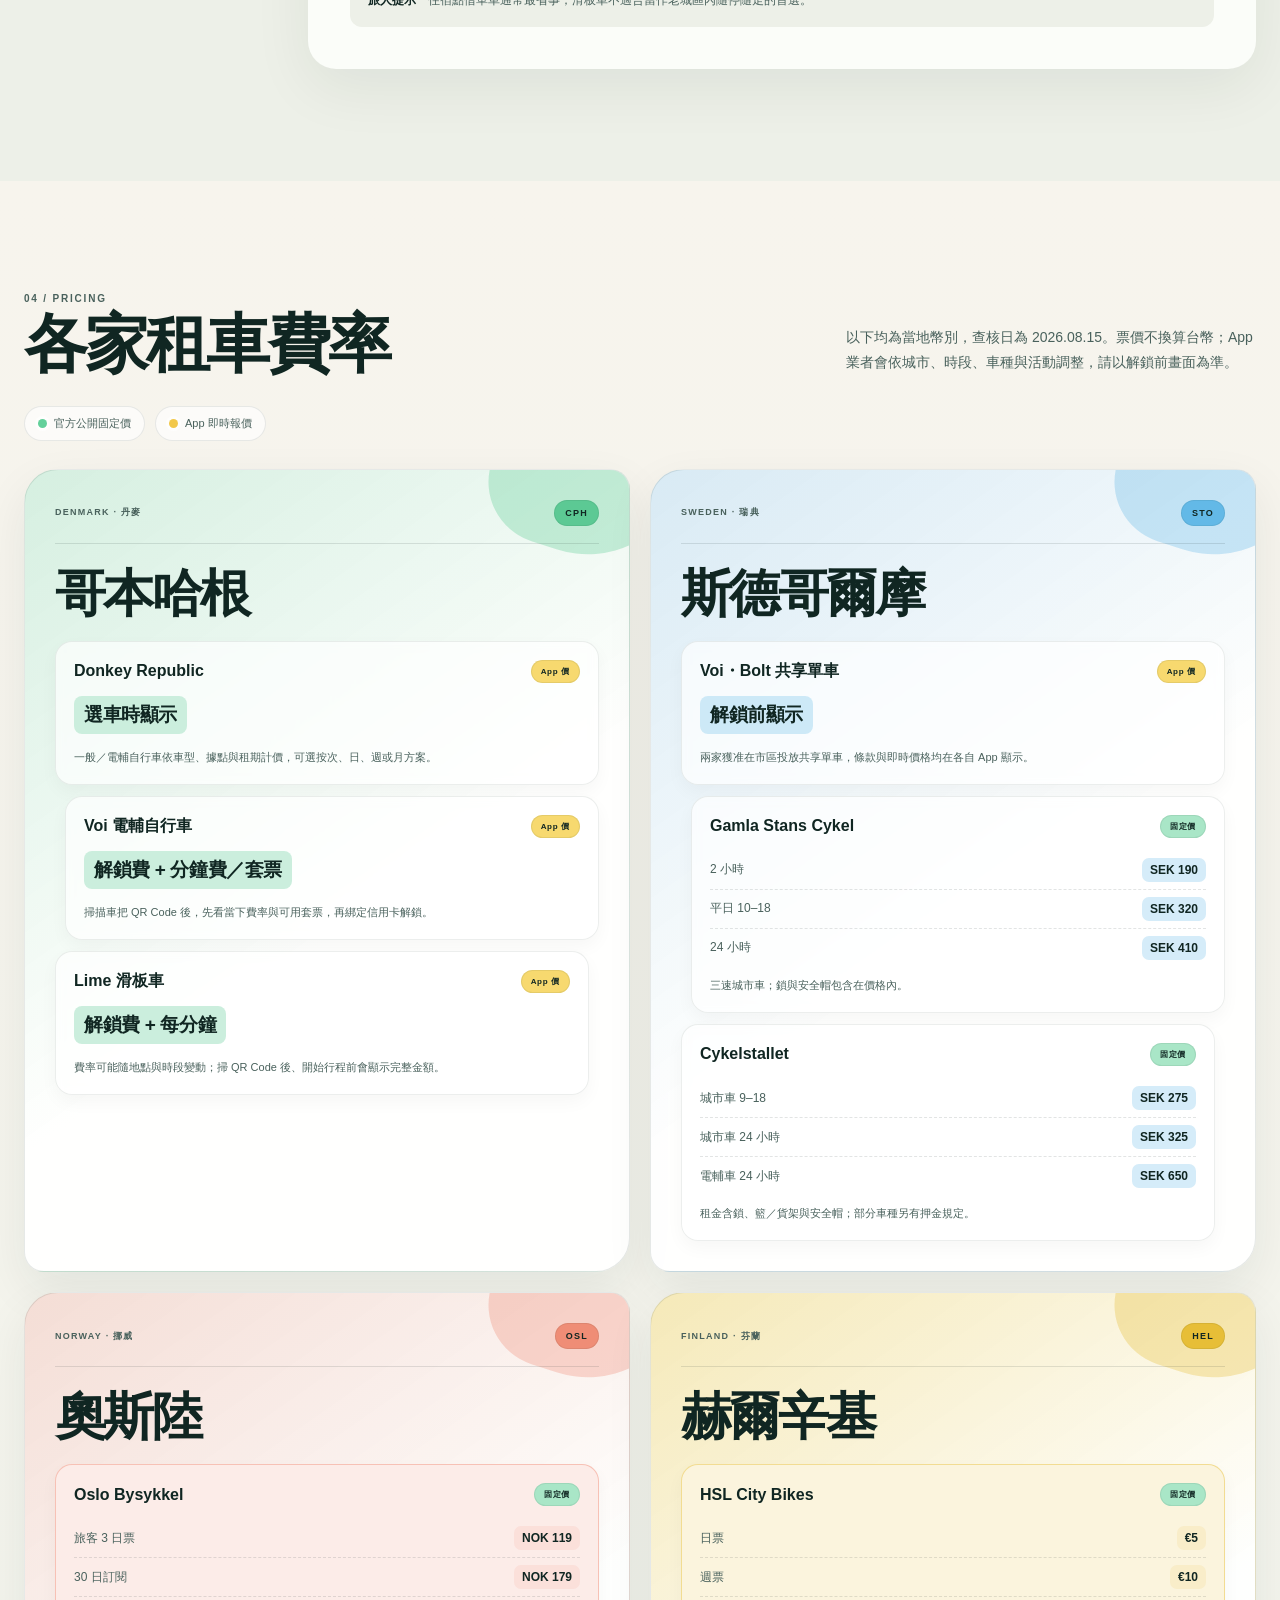
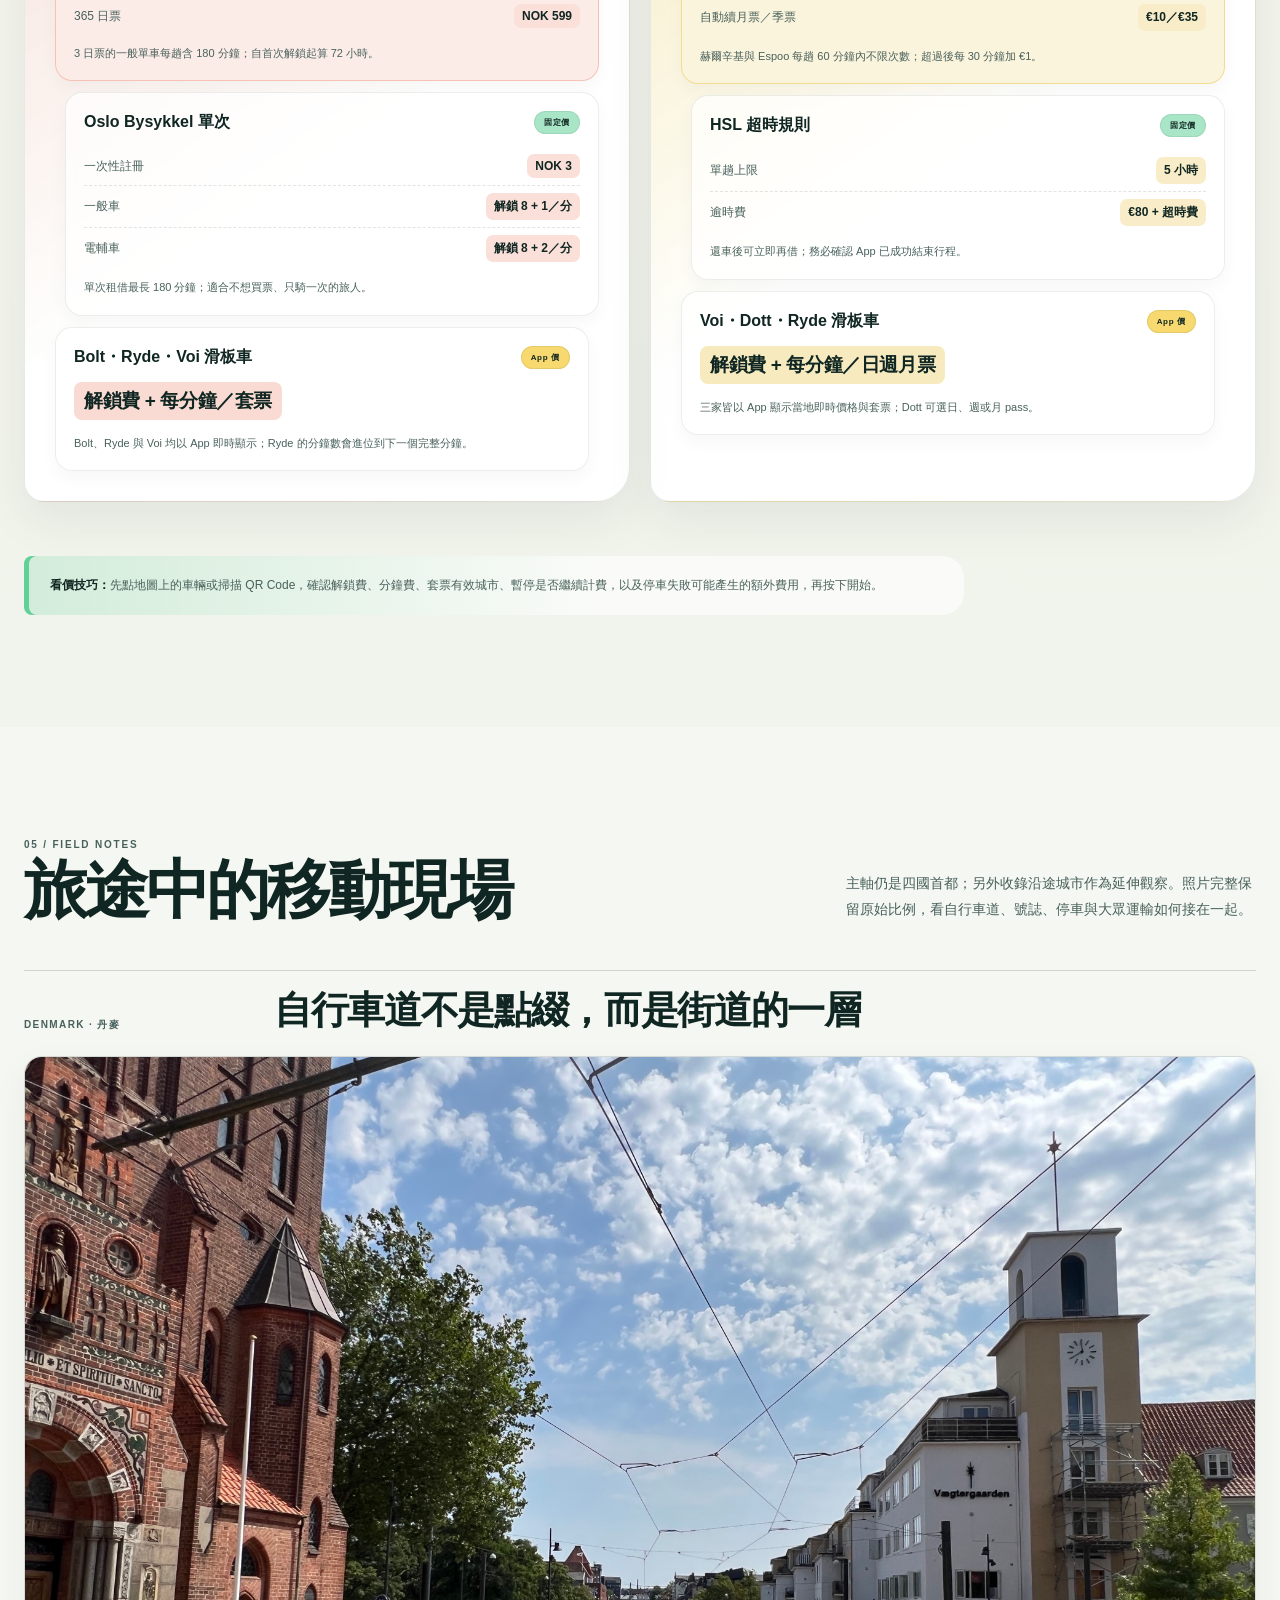
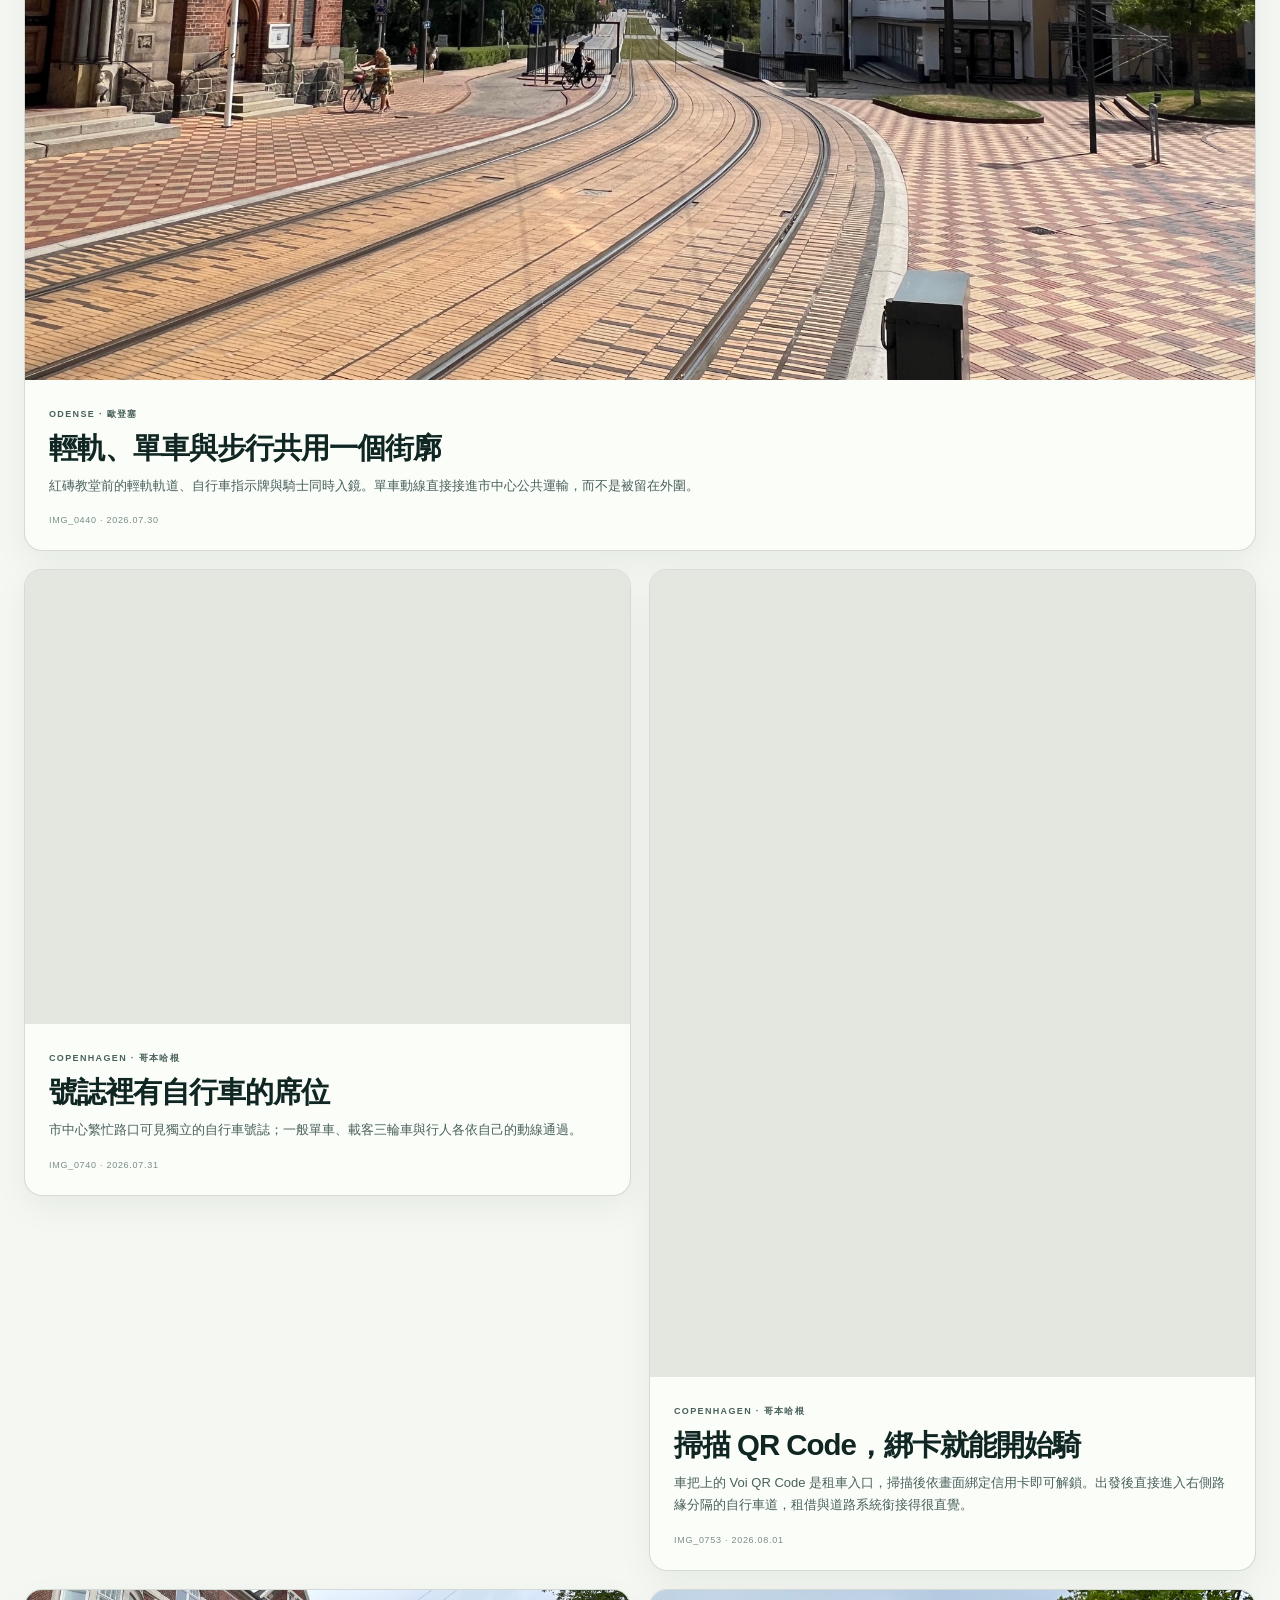
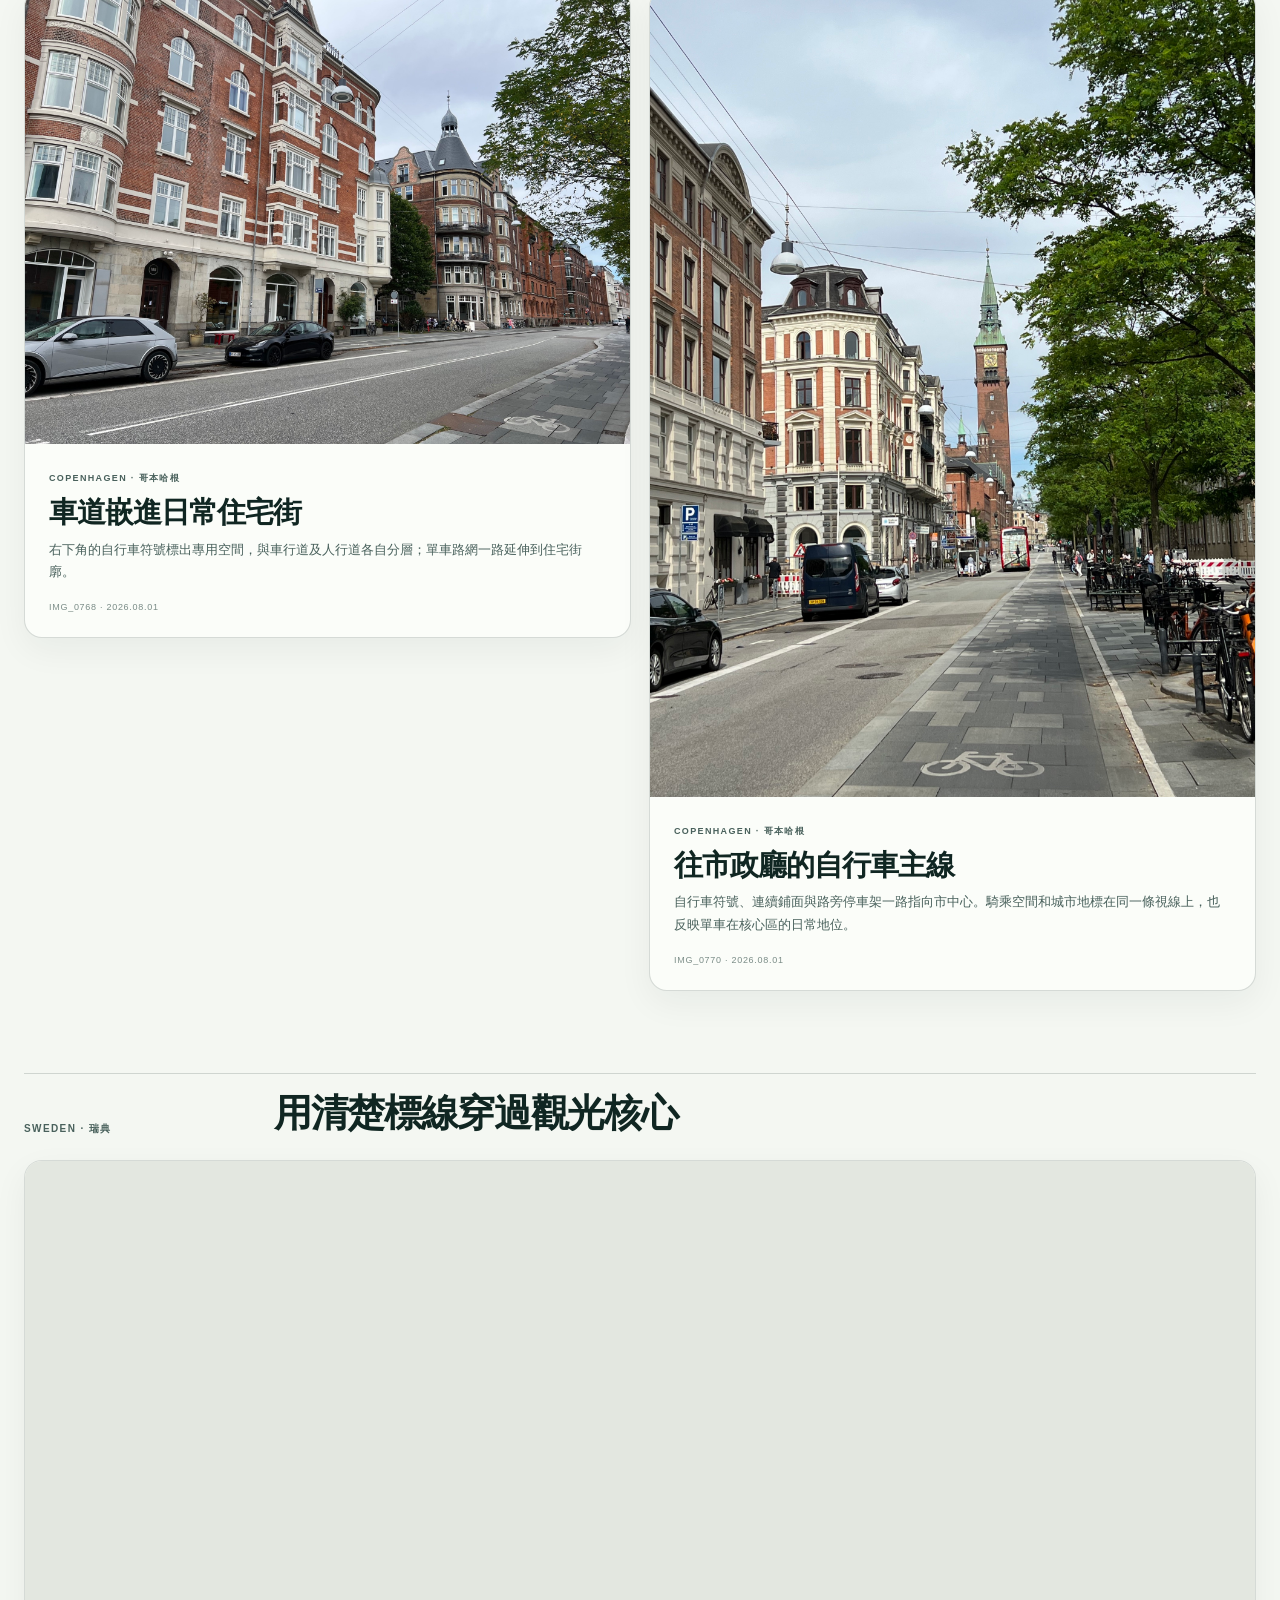
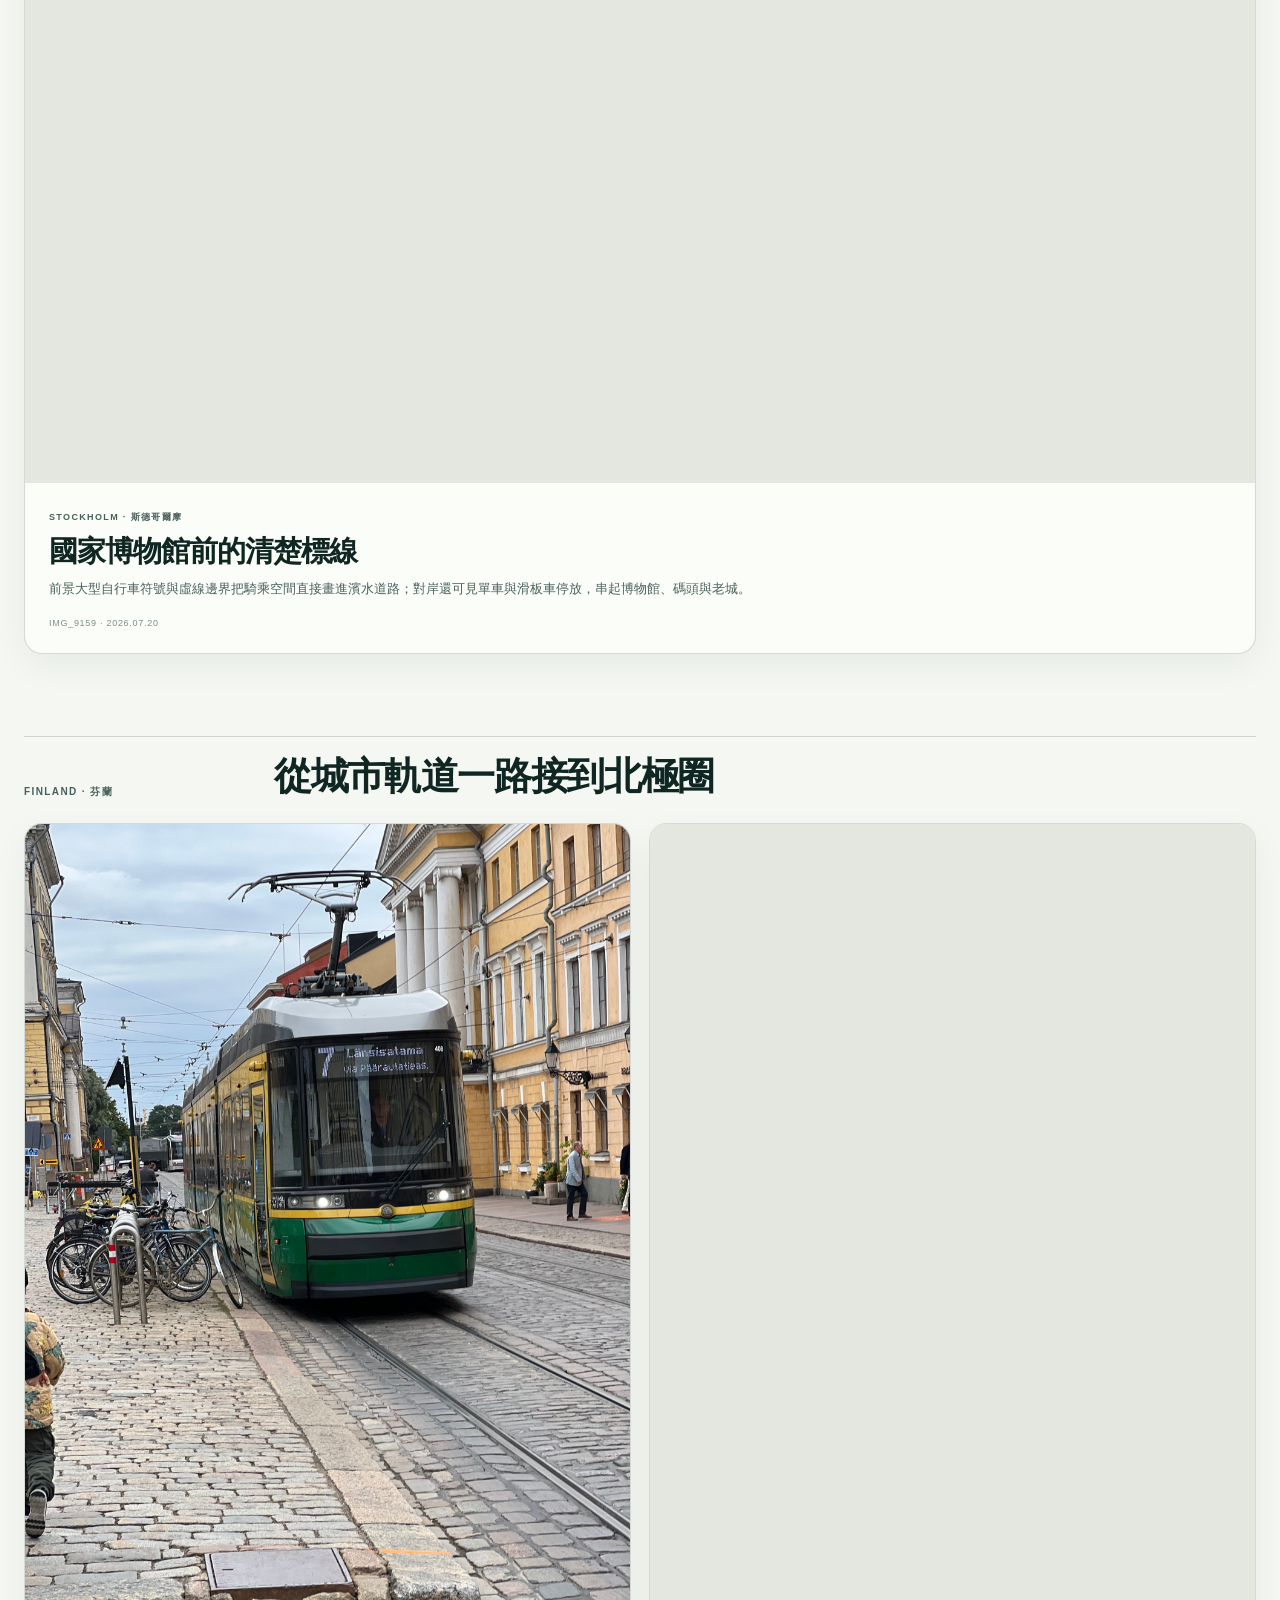
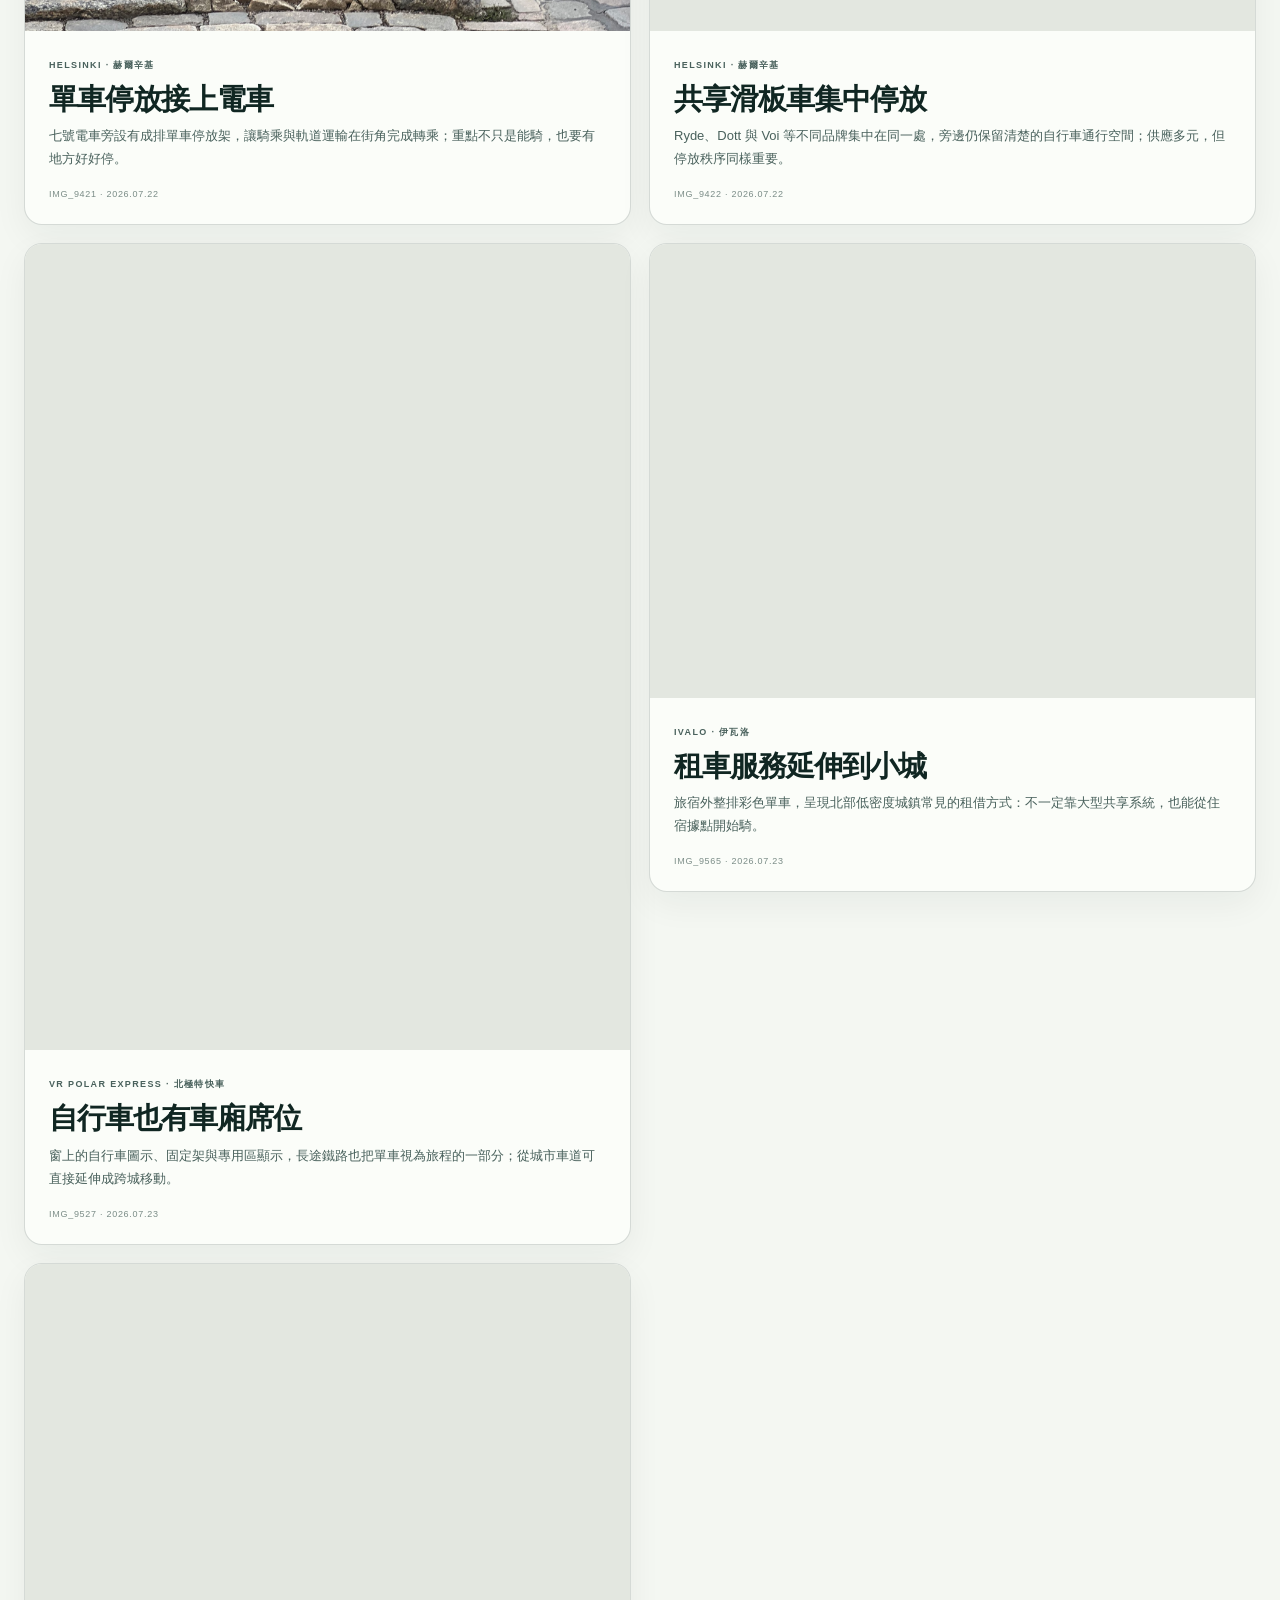
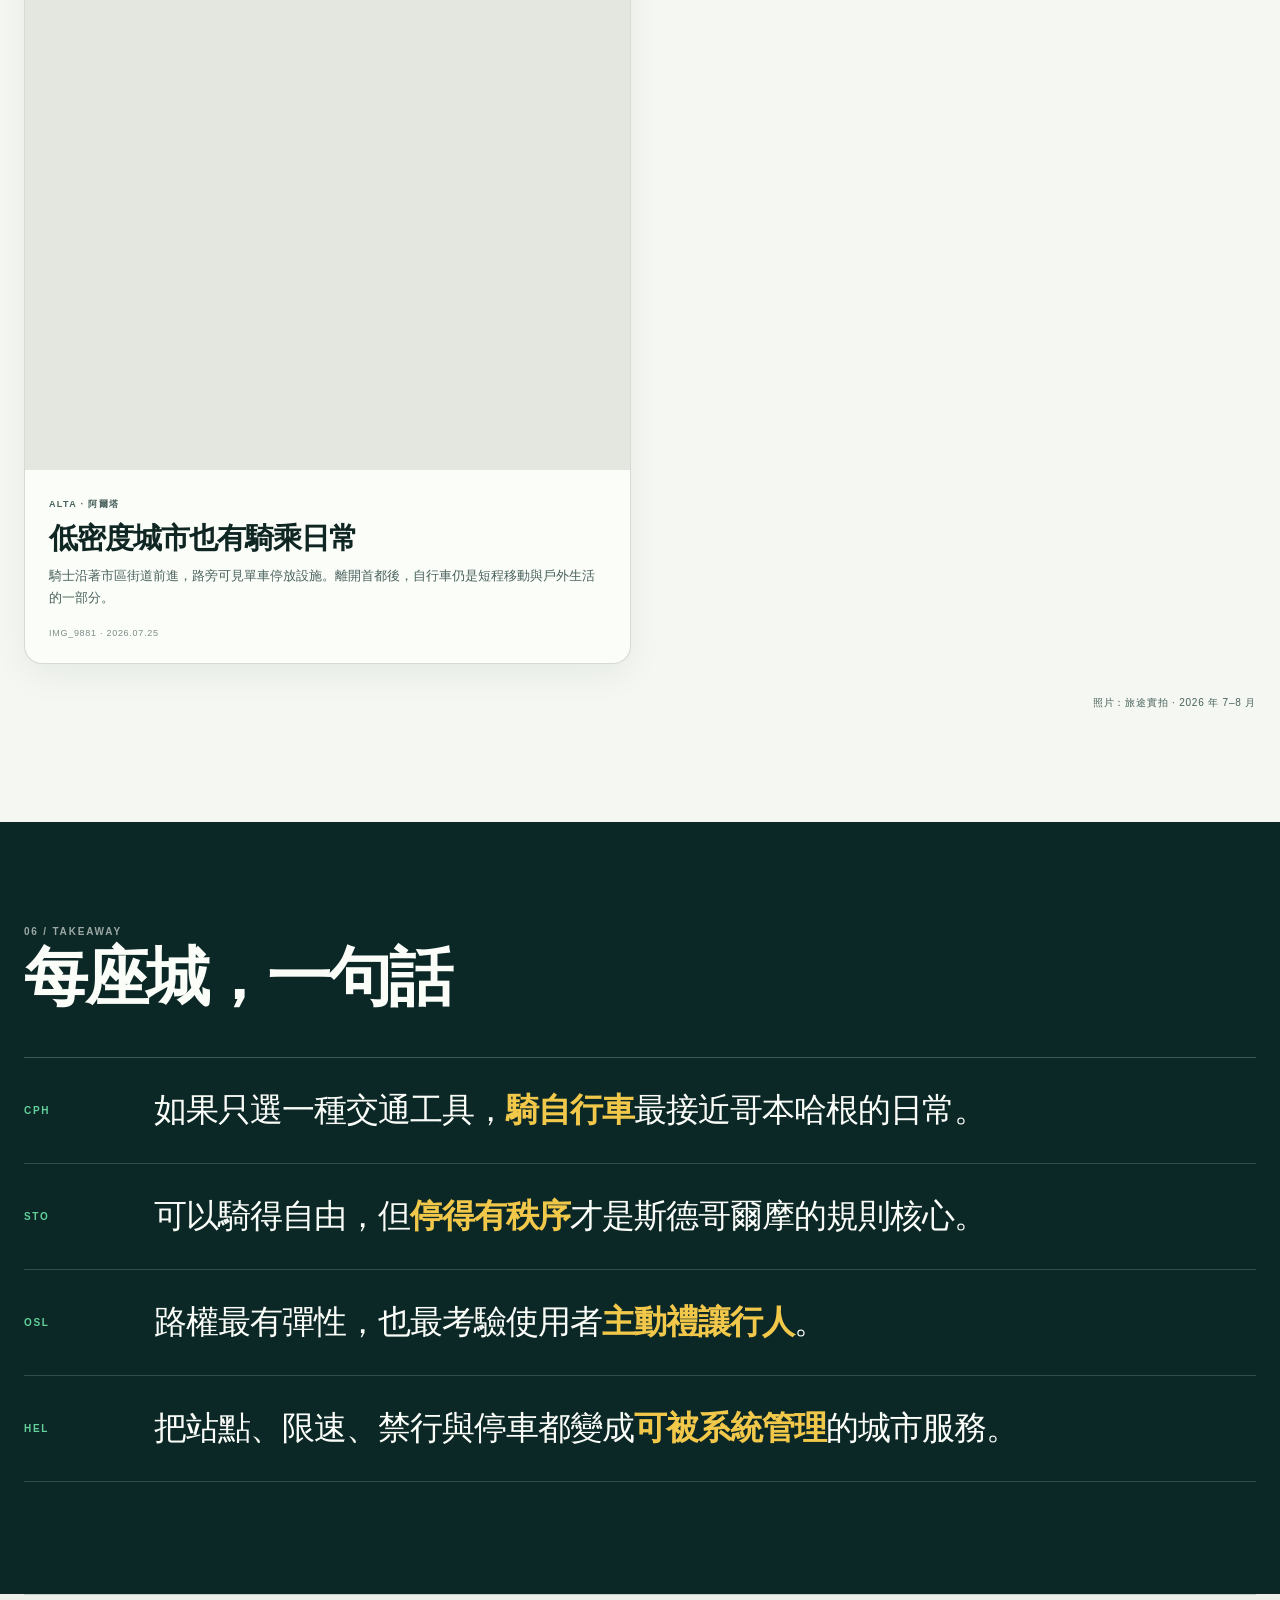
==== commit 0a58f4d0: "fix: switch lyrics to reading mode" ====
--- a/mobility/index.html
+++ b/mobility/index.html
@@ -21,9 +21,9 @@
     <meta property="og:image:alt" content="北歐四國四大都市移動比較：自行車、滑板車與城市車道" />
     <meta name="twitter:card" content="summary_large_image" />
     <title>北歐四國｜四大都市微移動比較</title>
-    <link rel="stylesheet" href="styles.css?v=20260816-2" />
-    <script src="lyrics.js?v=20260816-3" defer></script>
-    <script src="script.js?v=20260816-3" defer></script>
+    <link rel="stylesheet" href="styles.css?v=20260816-4" />
+    <script src="lyrics.js?v=20260816-4" defer></script>
+    <script src="script.js?v=20260816-4" defer></script>
   </head>
   <body>
     <a class="skip-link" href="#main">跳至主要內容</a>
@@ -555,9 +555,9 @@
       <a href="#top">回到頂端 ↑</a>
     </footer>
 
-    <aside class="lyrics-panel" id="lyrics-panel" aria-label="同步歌詞" hidden>
+    <aside class="lyrics-panel" id="lyrics-panel" aria-label="完整歌詞" hidden>
       <header class="lyrics-header">
-        <div><span>同步歌詞</span><strong>Nordic Bicycle Flow</strong></div>
+        <div><span>完整歌詞</span><strong>Nordic Bicycle Flow</strong></div>
         <button class="lyrics-close" type="button" aria-label="關閉歌詞">×</button>
       </header>
       <div class="lyrics-player">
@@ -565,11 +565,11 @@
         <p id="music-status">若手機未自動播放，請按上方播放鍵。</p>
       </div>
       <div class="lyrics-scroll" id="lyrics-scroll" aria-live="off"></div>
-      <p class="lyrics-sync-note">依實際音檔時間碼同步 · 點歌詞可跳至該句</p>
+      <p class="lyrics-sync-note">完整歌詞閱讀模式 · 標示丹麥語、瑞典語、挪威語與芬蘭語</p>
     </aside>
     <div class="music-dock">
       <button class="lyrics-toggle" type="button" aria-controls="lyrics-panel" aria-expanded="false">
-        <span aria-hidden="true">♫</span> 同步歌詞
+        <span aria-hidden="true">♫</span> 完整歌詞
       </button>
       <button class="music-toggle" type="button" aria-controls="background-music" aria-pressed="false" title="播放背景音樂">
         <span class="music-bars" aria-hidden="true"><i></i><i></i><i></i></span>
--- a/mobility/styles.css
+++ b/mobility/styles.css
@@ -263,15 +263,14 @@
 .lyrics-player p { margin: 7px 2px 0; color: rgba(255,255,255,.52); font-size: 8px; line-height: 1.5; letter-spacing: .05em; }
 .lyrics-player p.is-error { color: #ffb29f; }
 .lyrics-scroll { min-height: 180px; overflow-y: auto; padding: 16px 12px 72px; scroll-behavior: smooth; scrollbar-color: rgba(255,255,255,.3) transparent; }
-.lyrics-section { margin: 18px 10px 7px; color: rgba(255,255,255,.48); font-size: 8px; font-weight: 900; letter-spacing: .15em; text-transform: uppercase; }
+.lyrics-section { margin: 20px 10px 8px; display: flex; align-items: center; justify-content: space-between; gap: 12px; color: rgba(255,255,255,.48); font-size: 8px; font-weight: 900; letter-spacing: .13em; text-transform: uppercase; }
 .lyrics-section:first-child { margin-top: 4px; }
-.lyric-line { --lyric-accent: var(--green); width: 100%; display: block; margin: 0; padding: 8px 11px; border: 0; border-left: 3px solid transparent; border-radius: 5px 12px 12px 5px; color: rgba(255,255,255,.48); background: transparent; font: inherit; font-size: 13px; line-height: 1.5; text-align: left; cursor: pointer; transition: color .25s ease, background .25s ease, border-color .25s ease, transform .25s ease; }
+.lyrics-section strong { flex: 0 0 auto; padding: 4px 8px; border: 1px solid rgba(255,255,255,.12); border-radius: 999px; color: rgba(255,255,255,.8); background: rgba(255,255,255,.06); font-size: 8px; letter-spacing: .08em; }
+.lyric-line { --lyric-accent: var(--green); width: 100%; display: block; margin: 0; padding: 7px 11px; border: 0; border-left: 2px solid var(--lyric-accent); color: rgba(255,255,255,.76); background: transparent; font: inherit; font-size: 13px; line-height: 1.55; text-align: left; }
 .lyric-line[data-lang="dk"] { --lyric-accent: #63d09a; }
 .lyric-line[data-lang="se"] { --lyric-accent: #77b7ff; }
 .lyric-line[data-lang="no"] { --lyric-accent: #ff947d; }
 .lyric-line[data-lang="fi"] { --lyric-accent: #f3cf64; }
-.lyric-line:hover { color: rgba(255,255,255,.8); background: rgba(255,255,255,.05); }
-.lyric-line.is-current { border-left-color: var(--lyric-accent); color: var(--white); background: rgba(255,255,255,.09); transform: translateX(3px); }
 .lyrics-sync-note { margin: 0; padding: 12px 20px 14px; border-top: 1px solid rgba(255,255,255,.1); color: rgba(255,255,255,.5); font-size: 8px; letter-spacing: .08em; }
 
 .reveal { opacity: 0; transform: translateY(18px); transition: opacity .6s ease, transform .6s ease; }
